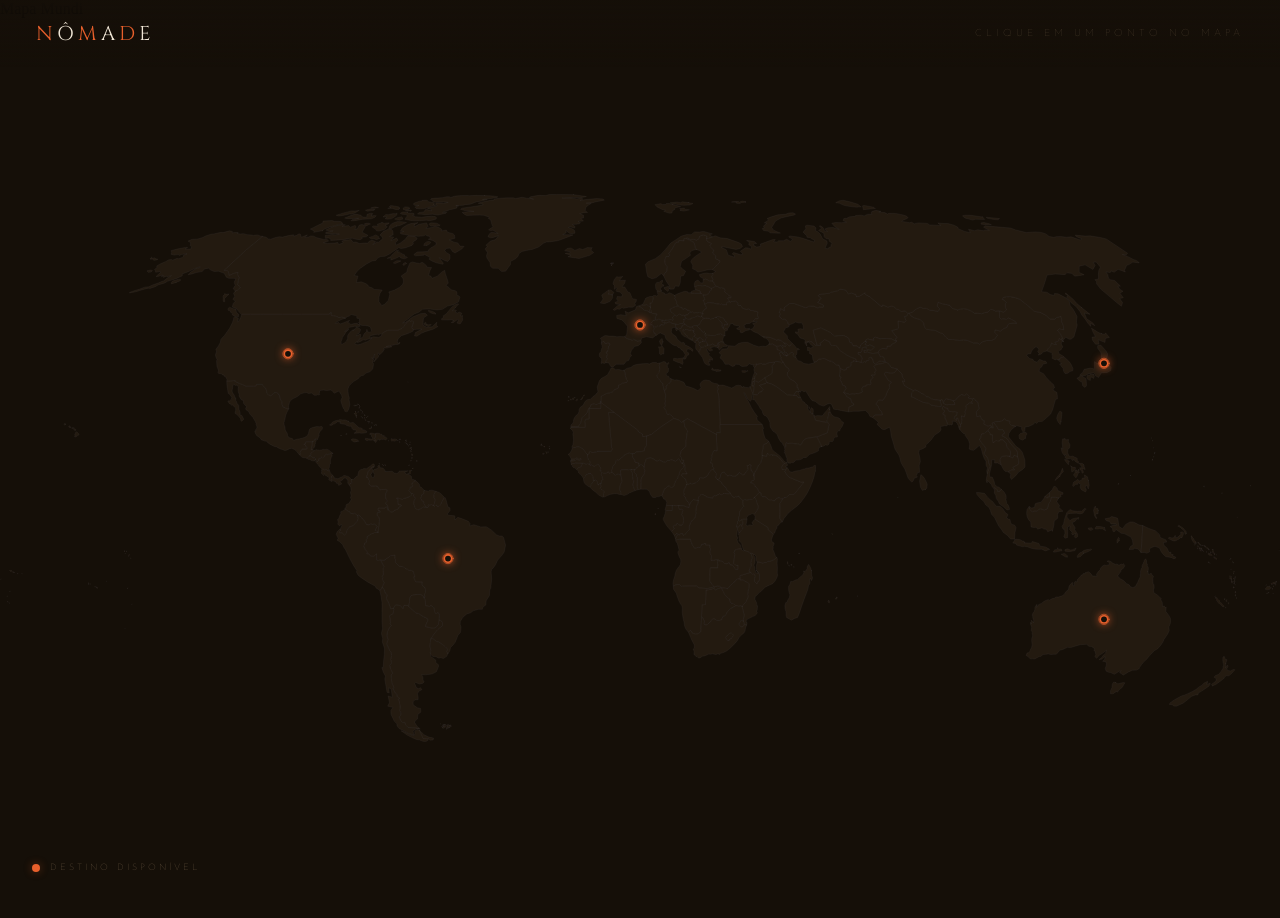
==== world.html @ 30646f6f "Mapa e pop-up BR" ====
<!doctype html>
<html lang="en">
    <head>
    <tittle>Mapa Mundi<tittle>
    <link rel ="stylesheet" href="style1.css" type="text/css" />
    </head>
  <body>
    <div class="navbar">
      <div class="logo"><span>N</span>ô<span>m</span>a<span>d</span>e</div>
        <div class="instrucao">Clique em um ponto no mapa</div>
    </div>

    <?xml version="1.0"?>
    <!--
    *************Map created by Simplemaps.com********************		
    *************Attribution is highly appreciated!***************
    *************http://simplemaps.com****************************

    The MIT License (MIT)

    Copyright (c) 2020 Pareto Softare, LLC DBA Simplemaps.com

    Permission is hereby granted, free of charge, to any person obtaining a copy
    of this software and associated documentation files (the "Software"), to deal
    in the Software without restriction, including without limitation the rights
    to use, copy, modify, merge, publish, distribute, sublicense, and/or sell
    copies of the Software, and to permit persons to whom the Software is
    furnished to do so, subject to the following conditions:

    The above copyright notice and this permission notice shall be included in
    all copies or substantial portions of the Software.

    THE SOFTWARE IS PROVIDED "AS IS", WITHOUT WARRANTY OF ANY KIND, EXPRESS OR
    IMPLIED, INCLUDING BUT NOT LIMITED TO THE WARRANTIES OF MERCHANTABILITY,
    FITNESS FOR A PARTICULAR PURPOSE AND NONINFRINGEMENT. IN NO EVENT SHALL THE
    AUTHORS OR COPYRIGHT HOLDERS BE LIABLE FOR ANY CLAIM, DAMAGES OR OTHER
    LIABILITY, WHETHER IN AN ACTION OF CONTRACT, TORT OR OTHERWISE, ARISING FROM,
    OUT OF OR IN CONNECTION WITH THE SOFTWARE OR THE USE OR OTHER DEALINGS IN
    THE SOFTWARE.

    -->
    <svg baseprofile="tiny" stroke-linecap="round" stroke-linejoin="round" version="1.2" viewbox="0 0 2000 857" xmlns="http://www.w3.org/2000/svg">
    <path d="M1383 261.6l1.5 1.8-2.9 0.8-2.4 1.1-5.9 0.8-5.3 1.3-2.4 2.8 1.9 2.7 1.4 3.2-2 2.7 0.8 2.5-0.9 2.3-5.2-0.2 3.1 4.2-3.1 1.7-1.4 3.8 1.1 3.9-1.8 1.8-2.1-0.6-4 0.9-0.2 1.7-4.1 0-2.3 3.7 0.8 5.4-6.6 2.7-3.9-0.6-0.9 1.4-3.4-0.8-5.3 1-9.6-3.3 3.9-5.8-1.1-4.1-4.3-1.1-1.2-4.1-2.7-5.1 1.6-3.5-2.5-1 0.5-4.7 0.6-8 5.9 2.5 3.9-0.9 0.4-2.9 4-0.9 2.6-2-0.2-5.1 4.2-1.3 0.3-2.2 2.9 1.7 1.6 0.2 3 0 4.3 1.4 1.8 0.7 3.4-2 2.1 1.2 0.9-2.9 3.2 0.1 0.6-0.9-0.2-2.6 1.7-2.2 3.3 1.4-0.1 2 1.7 0.3 0.9 5.4 2.7 2.1 1.5-1.4 2.2-0.6 2.5-2.9 3.8 0.5 5.4 0z" id="AF" name="Afghanistan">
    </path>
    <path class="Angola" d="M 1121.2 572 1121.8 574 1121.1 577.1 1122 580.1 1121.1 582.5 1121.5 584.7 1109.8 584.6 1109 605.1 1112.6 610.3 1116.2 614.3 1105.8 616.9 1092.3 616 1088.5 613 1065.8 613.2 1065 613.7 1061.7 610.8 1058.1 610.6 1054.7 611.7 1052 612.9 1051.5 608.9 1052.4 603.2 1054.4 597.3 1054.7 594.6 1056.6 588.8 1058 586.2 1061.3 582 1063.2 579.1 1063.8 574.4 1063.5 570.7 1061.9 568.4 1060.4 564.5 1059.1 560.7 1059.4 559.3 1061.1 556.8 1059.5 550.6 1058.3 546.3 1055.5 542.2 1056.1 541 1058.4 540.1 1060.1 540.2 1062.1 539.5 1078.8 539.6 1080.1 544.3 1081.7 548.2 1083 550.3 1085.1 553.6 1088.9 553.1 1090.7 552.2 1093.8 553.1 1094.7 551.5 1096.2 547.8 1099.7 547.5 1100 546.4 1102.9 546.4 1102.4 548.7 1109.2 548.6 1109.3 552.7 1110.4 555.1 1109.5 559 1109.9 563 1111.7 565.4 1111.3 573 1112.7 572.4 1115.1 572.6 1118.6 571.6 1121.2 572 Z">
    </path>
    <path class="Angola" d="M 1055.3 539 1053.8 534.2 1056.1 531.4 1057.8 530.3 1059.9 532.5 1057.9 533.9 1056.9 535.5 1056.7 538.3 1055.3 539 Z">
    </path>
    <path d="M1088 228l0.4 1.2 1.4-0.6 1.2 1.7 1.3 0.7 0.6 2.3-0.5 2.2 1 2.7 2.3 1.5 0.1 1.7-1.7 0.9-0.1 2.1-2.2 3.1-0.9-0.4-0.2-1.4-3.1-2.2-0.7-3 0.1-4.4 0.5-1.9-0.9-1-0.5-2.1 1.9-3.1z" id="AL" name="Albania">
    </path>
    <a xlink:href="#popupEAU">
    <path class="pais" d="M1296.2 336.7l1.3 5.1-2.8 0 0 4.2 1.1 0.9-2.4 1.3 0.2 2.6-1.3 2.6 0 2.6-1 1.4-16.9-3.2-2.7-6.6-0.3-1.4 0.9-0.4 0.4 1.8 4.2-1 4.6 0.2 3.4 0.2 3.3-4.4 3.7-4.1 3-4 1.3 2.2z" id="AE" name="United Arab Emirates">
    </path></a>
    <a xlink:href="#popupAR">
    <path class="Argentina pais" d="M 669.1 851.7 666.1 851.5 661.1 851.5 655.1 837.9 658.2 840.7 662.5 845.3 670.3 849 677.6 850.5 676.8 853.5 672.4 853.8 669.1 851.7 Z">
    </path>
    <path class="Argentina pais" d="M 638.6 644.7 649.9 655.1 654.5 656.1 661.8 660.9 667.7 663.4 668.8 666.2 664.6 676 670.4 677.7 676.7 678.7 680.9 677.7 685.2 672.7 685.5 667.1 688.1 665.8 691.3 669.6 691.7 674.7 687.5 678.2 684.2 680.8 678.9 687.1 672.9 695.8 672.4 701 672 707.6 673.2 714 672.3 715.4 672.7 719.5 673 722.9 680.8 728.4 681 732.8 684.9 735.6 685.2 738.7 681.9 746.9 674.9 750.4 664.7 751.7 658.7 751 660.8 754.9 660.9 759.6 662.7 762.8 660.2 765.1 655.1 766 649.5 763.6 648 765.3 650.5 771.6 654.5 773.5 656.8 771.5 659.3 774.8 655.1 776.8 652.2 780.8 653.4 787.1 653.3 790.5 648.5 790.5 645.5 793.7 645.6 798.5 652.1 803.1 657.3 804.3 657.5 810 652.9 813.5 652.3 820.8 648.8 823.2 647.9 826.1 652.1 832.6 656.7 836.1 654.6 835.8 649.7 834.8 637.6 834 634.1 830.4 632.2 825.8 629.1 826.2 626.5 823.9 623.4 817.4 626.1 814.6 626.2 810.7 624.4 807.5 625.1 802.1 624 793.8 622.2 790.1 624 788.9 622.6 786.5 619.8 785.3 620.6 782.6 617.5 780.2 613.8 772.9 615.5 771.6 612.2 763.8 611.4 757.3 611.2 751.6 613.7 749.3 610.4 743 608.8 737.2 611.8 733 610.4 727.6 612 721.4 610.6 715.5 609 714.3 604.1 703.2 606.2 696.6 604.5 690.4 605.4 684.5 608 678.5 611.3 674.5 609.3 672 610.1 669.9 608.5 659.2 614.1 656.1 615.3 649.4 614.4 647.8 618.4 642 625.9 643.6 629.6 648.2 631.2 643 637.6 643.3 638.6 644.7 Z">
    </path>
    </a>
    <path d="M1230.8 253l-1.8 0.2-2.8-3.7-0.2-1-2.3 0-1.9-1.7-1 0.1-2.4-1.8-4.2-1.6-0.1-3.1-1.3-2.2 7-1 1.4 1.6 2.2 1.1-0.7 1.6 3.2 2.2-1.1 2.1 2.6 1.7 2.5 1 0.9 4.5z" id="AM" name="Armenia">
    </path>
    <a xlink:href="#popupAU">
    <path class="Australia pais" d="M 1743 763.6 1746.7 765.8 1750 764.9 1754.9 763.7 1757.7 764.1 1753.2 771.7 1749.9 773.8 1745.9 779 1745.3 777.2 1738.7 781.6 1737.9 781.3 1734.9 781.1 1735.4 775.7 1737.4 771.5 1738 765.9 1740 763 1743 763.6 Z">
    </path>
    <path class="Australia pais" d="M 1793.5 590.2 1794.7 595.2 1798.7 592.8 1800.1 595.5 1802.4 598 1801.3 600.9 1801.5 606.4 1801.7 609.6 1803 610.4 1803.4 615.9 1802.2 619.2 1803 623.5 1808.4 626.9 1811.6 629.9 1814.8 632.7 1813.7 634.3 1816 638.3 1816.5 645.3 1819.1 643.9 1820.6 646.6 1822.2 645.7 1821.5 652.5 1824.4 656.4 1826.3 658.8 1829.1 664 1829.1 669.2 1828.1 672.9 1826.3 676.8 1827 682.3 1824.5 688 1822.4 691 1818.6 696.7 1817.1 700.4 1814 705 1809 710.8 1803.5 714 1799.1 718.9 1795.8 722.1 1791.4 727.6 1787.7 730.8 1783.8 735.6 1780.7 740 1779.9 742.1 1775.6 744.3 1769.5 744.5 1763.2 747.2 1759.4 749.6 1754.6 752.4 1751.9 749.5 1749.3 748.4 1751.9 745.1 1748.4 746.3 1741.2 750.9 1737.6 749.2 1735.2 748.2 1732.4 747.7 1728.3 745.9 1727 741.9 1728.5 737.1 1728.9 733.8 1727.5 731.2 1722.8 730.5 1726 727.3 1726.9 722.6 1722.2 727 1716.9 728.2 1721.4 724.7 1723.9 721 1727.4 717.8 1729 713.1 1722.2 718.5 1717.9 720.7 1713.6 725.8 1710.6 723.2 1712.3 719.8 1710.9 715.1 1709.1 712.7 1710.7 711.2 1705.4 707.3 1701.6 707.2 1697.6 704 1687.7 704.6 1679.8 706.9 1672.9 709.1 1667.9 708.7 1660.9 712 1655.6 713.4 1653.3 716.8 1650.3 719.4 1645.6 719.6 1642 720.1 1637.8 719 1633.6 719.7 1629.8 720 1625.3 723.4 1623.8 723.1 1620.4 724.9 1617 726.9 1613.2 726.7 1609.7 726.7 1605.6 722.6 1603.2 721.4 1604.7 717.7 1607.6 716.8 1609.1 715.4 1609.7 713.1 1612 708.6 1612.7 704.8 1612 698.3 1612.2 694.6 1613.6 691 1612.7 686.8 1613 684.9 1611.3 682.3 1612 677.3 1610.1 672.2 1610 669.5 1611.8 672.3 1611.3 666.3 1613.6 668.2 1614.7 670.7 1615.3 667.4 1613.7 662.3 1613.6 660.3 1612.8 658.4 1614.1 654.7 1615.6 653.1 1616.9 649.9 1617 646.1 1620.1 641.5 1619.7 646.4 1622.8 642 1627.7 639.8 1630.9 637.1 1635.6 634.7 1638.2 634.2 1639.6 635 1644.4 632.6 1647.9 631.9 1649 630.5 1650.5 629.9 1653.6 630.1 1659.8 628.2 1663.3 625.3 1665.3 621.9 1669.2 618.7 1669.9 616.1 1670.6 612.6 1675.5 607.1 1676.9 612.7 1679.5 611.4 1678 608.4 1680.3 605.3 1682.5 606.7 1684 601.8 1687.5 598.6 1689.3 596.1 1692.2 595 1692.6 593.2 1694.9 593.9 1695.3 592.3 1697.9 591.4 1700.7 590.5 1704.4 593.5 1707 597.3 1710.5 597.3 1714 597.9 1713.3 594.4 1716.8 589.3 1719.5 587.6 1718.9 586 1721.8 582.3 1725.5 580 1728.2 580.8 1733.1 579.6 1733.4 576.3 1729.5 574.2 1732.6 573.3 1736.2 574.9 1738.9 577.5 1743.4 579.1 1745.1 578.5 1748.4 580.5 1751.9 578.6 1753.9 579.2 1755.4 577.9 1757.6 581.1 1755.6 584.6 1753.1 587.2 1751.2 587.4 1751.5 589.9 1749.3 593.1 1746.8 596.3 1747 598.1 1750.8 601.7 1754.8 603.7 1757.3 605.9 1760.6 609.7 1762.2 609.7 1764.8 611.4 1765.3 613.4 1770.2 615.5 1774.3 613.3 1776.1 609.9 1777.8 607 1779.1 603.5 1781.7 598.4 1781.5 595.3 1782.2 593.4 1782.1 589.8 1783.5 584.9 1784.8 583.6 1784.2 581.5 1786 578.1 1787.5 574.6 1787.9 572.7 1790.2 570.3 1791.5 573.5 1791.4 577.5 1792.7 578.3 1792.6 581 1794.2 584.2 1794.1 587.9 1793.5 590.2 Z">
    </path></a>
    <path d="M1070.6 190.8l-0.3 0.8 0.7 2.1-0.2 2.6-2.8 0 1.1 1.4-1.3 4-0.9 1.1-4.4 0.1-2.4 1.5-4.2-0.5-7.3-1.7-1.3-2.1-4.9 1.1-0.5 1.2-3.1-0.9-2.6-0.2-2.3-1.2 0.7-1.5-0.2-1.1 1.4-0.3 2.7 1.7 0.6-1.7 4.4 0.3 3.5-1.1 2.4 0.2 1.7 1.3 0.4-1.1-1-4.1 1.7-0.8 1.6-2.9 3.8 2.1 2.6-2.6 1.7-0.5 4 1.9 2.3-0.3 2.4 1.2z" id="AT" name="Austria">
    </path>
    <path class="Azerbaijan" d="M 1229 253.2 1225.2 252.3 1222 249.4 1220.8 246.9 1221.8 246.8 1223.7 248.5 1226 248.5 1226.2 249.5 1229 253.2 Z">
    </path>
    <path class="Azerbaijan" d="M 1235.3 236.2 1237.8 233.6 1241.3 236.9 1244.9 241.5 1247.4 241.8 1249.3 243.5 1245.1 244 1245.2 249 1244.8 251.2 1243.1 252.7 1243.9 255.8 1242.6 256.2 1238.7 252.8 1239.9 249.7 1238 247.8 1236.1 248.3 1230.8 253 1229.9 248.5 1227.4 247.5 1224.8 245.8 1225.9 243.7 1222.7 241.5 1223.4 239.9 1221.2 238.8 1219.8 237.2 1220.9 236.1 1225.1 238 1228 238.3 1228.6 237.6 1225.3 234.1 1226.5 233.3 1228 233.5 1232.3 237.3 1234.7 237.8 1235.3 236.2 Z">
    </path>
    <path d="M1154.9 530.4l-0.6 0.1 0-0.3-2-6.1-0.01-0.06-0.09-1.04-1.4-2.9 3.5 0.5 1.7-3.7 3.1 0.4 0.3 2.5 1.2 1.5 0 2.1-1.4 1.3-2.3 3.4-2 2.3z" id="BI" name="Burundi">
    </path>
    <path d="M1016.5 177.1l-0.4 4.2-1.3 0.2-0.4 3.5-4.4-2.9-2.5 0.5-3.5-2.9-2.4-2.5-2.2-0.1-0.8-2.2 3.9-1.2 3.6 0.5 4.5-1.3 3.1 2.7 2.8 1.5z" id="BE" name="Belgium">
    </path>
    <path d="M1006.7 427l-0.2 2.1 1.3 3.8-1.1 2.6 0.6 1.7-2.8 4-1.7 2-1.1 4 0.2 4.1-0.3 10.3-4.7 0.8-1.4-4.4 0.3-14.8-1.2-1.3-0.2-3.2-2-2.2-1.7-1.9 0.7-3.4 2-0.7 1.1-2.8 2.8-0.6 1.2-1.9 1.9-1.9 2 0 4.3 3.7z" id="BJ" name="Benin">
    </path>
    <path d="M988.5 406l-0.5 3.1 0.8 2.9 3.1 4.2 0.2 3.1 6.5 1.5-0.1 4.4-1.2 1.9-2.8 0.6-1.1 2.8-2 0.7-4.9-0.1-2.6-0.5-1.8 1-2.5-0.5-9.8 0.3-0.2 3.7 0.8 4.8-3.9-1.6-2.6 0.2-2 1.6-2.5-1.3-1-2.2-2.5-1.4-0.4-3.7 1.6-2.7-0.2-2.2 4.5-5.3 0.9-4.4 1.5-1.6 2.7 0.9 2.4-1.3 0.8-1.7 4.3-2.8 1.1-2 5.3-2.7 3.1-0.9 1.4 1.2 3.6 0z" id="BF" name="Burkina Faso">
    </path>
    <path d="M1500.6 360.3l0.6 4.6-2.1-1 1.1 5.2-2.1-3.3-0.8-3.3-1.5-3.1-2.8-3.7-5.2-0.3 0.9 2.7-1.2 3.5-2.6-1.3-0.6 1.2-1.7-0.7-2.2-0.6-1.6-5.3-2.6-4.8 0.3-3.9-3.7-1.7 0.9-2.3 3-2.4-4.6-3.4 1.2-4.4 4.9 2.8 2.7 0.3 1.2 4.5 5.4 0.9 5.1-0.1 3.4 1.1-1.6 5.4-2.4 0.4-1.2 3.6 3.6 3.4 0.3-4.2 1.5 0 4.4 10.2z" id="BD" name="Bangladesh">
    </path>
    <path d="M1132.6 221.6l-2.3 2.6-1.3 4.5 2.1 3.6-4.6-0.8-5 2 0.3 3.2-4.6 0.6-3.9-2.3-4 1.8-3.8-0.2-0.8-4.2-2.8-2.1 0.7-0.8-0.6-0.8 0.6-2 1.8-2-2.8-2.7-0.7-2.4 1.1-1.4 1.8 2.6 1.9-0.4 4 0.9 7.6 0.4 2.3-1.6 5.9-1.5 4 2.3 3.1 0.7z" id="BG" name="Bulgaria">
    </path>
    <path d="M1083 214.3l1.9-0.1-1.1 2.8 2.7 2.5-0.5 2.9-1.1 0.3-0.9 0.6-1.6 1.5-0.4 3.5-4.8-2.4-2.1-2.7-2.1-1.4-2.5-2.4-1.3-1.9-2.7-3 0.8-2.6 2 1.5 1-1.4 2.3-0.1 4.5 1.1 3.5-0.1 2.4 1.4z" id="BA" name="Bosnia and Herzegovina">
    </path>
    <path d="M1141.6 162.7l-3.9-0.2-0.8 0.6 1.5 2 2 4-4.1 0.3-1.3 1.4 0.3 3.1-2.1-0.6-4.3 0.3-1.5-1.5-1.7 1.1-1.9-0.9-3.9-0.1-5.7-1.5-4.9-0.5-3.8 0.2-2.4 1.6-2.3 0.3-0.5-2.8-1.9-2.8 2.8-1.3-0.4-2.4-1.7-2.3-0.6-2.7 4.7 0 4.8-2.3 0.5-3.4 3.6-2-1-2.7 2.7-1 4.6-2.3 5.3 1.5 0.9 1.5 2.4-0.7 4.8 1.4 1.1 2.9-0.7 1.6 3.8 4 2.1 1.1 0 1.1 3.4 1.1 1.7 1.6-1.6 1.3z" id="BY" name="Belarus">
    </path>
    <path d="M487.8 399.8l-1.7 0 1.3-7.2 0.7-5.1 0.1-1 0.7-0.3 0.9 0.8 2.5-3.9 1.1-0.1-0.1 1 1 0-0.3 1.8-1.3 2.7 0.4 1-0.9 2.3 0.3 0.6-1 3.3-1.3 1.7-1.1 0.2-1.3 2.2z" id="BZ" name="Belize">
    </path>
    <path d="M662.5 631.4l-0.3-2-5.4-3.3-5.2-0.1-9.6 1.9-2.1 5.6 0.2 3.5-1.5 7.7-1-1.4-6.4-0.3-1.6 5.2-3.7-4.6-7.5-1.6-4 5.8-3.9 0.9-3.1-8.9-3.7-7.2 1.1-6.2-3.2-2.7-1.2-4.6-3.2-4.4 2.9-6.9-2.9-5.4 1.1-2.2-1.2-2.4 1.9-3.2-0.3-5.4 0-4.6 1.1-2.1-5.5-10.4 4.2 0.6 2.9-0.2 1.1-1.9 4.8-2.6 2.9-2.4 7.3-1.1-0.4 4.8 0.9 2.5-0.3 4.3 6.5 5.7 6.4 1.1 2.3 2.4 3.9 1.3 2.5 1.8 3.5 0 3.4 1.9 0.5 3.7 1.2 1.9 0.3 2.7-1.7 0.1 2.8 7.5 10.7 0.3-0.5 3.7 0.8 2.5 3.2 1.8 1.7 4-0.6 5.1-1.3 2.8 0.8 3.6-1.6 1.4z" id="BO" name="Bolivia">
    </path>
    <a xlink:href="#popupBR">
    <path class="pais" d="M665.8 489.6l3.1 0.6 0.6-1.4-1-1.2 0.6-1.9 2.3 0.6 2.7-0.7 3.2 1.4 2.5 1.3 1.7-1.7 1.3 0.2 0.8 1.8 2.7-0.4 2.2-2.5 1.8-4.7 3.4-5.9 2-0.3 1.3 3.6 3 11.2 3.1 1.1 0.1 4.4-4.3 5.3 1.7 1.9 10.1 1 0.2 6.5 4.3-4.2 7.1 2.3 9.5 3.9 2.8 3.7-0.9 3.6 6.6-2 11 3.4 8.5-0.2 8.4 5.3 7.4 7.2 4.4 1.8 4.8 0.3 2.1 2 2 8.2 1.1 3.9-2.1 10.6-2.7 4.2-7.7 8.9-3.4 7.3-4 5.5-1.4 0.2-1.3 4.7 0.9 12-1.1 9.9-0.3 4.2-1.6 2.6-0.5 8.6-5.2 8.3-0.5 6.7-4.3 2.7-1.1 3.9-6 0-8.5 2.4-3.7 2.9-6 1.9-6.1 5.1-4.1 6.4-0.3 4.8 1.3 3.5-0.3 6.5-0.8 3.1-3.4 3.6-4.5 11.3-4 5-3.2 3.1-1.5 6.1-2.9 3.6-2.1-3.6 1.8-3.1-3.8-4.3-4.8-3.6-6.3-4.1-1.9 0.2-6.3-5-3.4 0.7 6-8.7 5.3-6.3 3.3-2.6 4.2-3.5-0.4-5.1-3.2-3.8-2.6 1.3 0.7-3.7 0.3-3.8-0.3-3.6-2.1-1.1-2 1-2.1-0.3-0.8-2.4-1.1-5.9-1.2-1.9-3.9-1.8-2.2 1.3-5.9-1.3-0.4-8.7-2-3.5 1.6-1.4-0.8-3.6 1.3-2.8 0.6-5.1-1.7-4-3.2-1.8-0.8-2.5 0.5-3.7-10.7-0.3-2.8-7.5 1.7-0.1-0.3-2.7-1.2-1.9-0.5-3.7-3.4-1.9-3.5 0-2.5-1.8-3.9-1.3-2.3-2.4-6.4-1.1-6.5-5.7 0.3-4.3-0.9-2.5 0.4-4.8-7.3 1.1-2.9 2.4-4.8 2.6-1.1 1.9-2.9 0.2-4.2-0.6-3.2 1.1-2.6-0.7-0.1-9.7-4.4 3.7-5-0.1-2.3-3.5-3.8-0.3 1-2.8-3.3-3.9-2.6-5.8 1.5-1.1-0.2-2.8 3.4-1.8-0.7-3.5 1.4-2.2 0.3-3 6.3-4.4 4.6-1.2 0.8-1 5.1 0.3 2.2-17.6 0.1-2.8-0.9-3.6-2.6-2.4 0.1-4.7 3.2-1 1.1 0.7 0.2-2.5-3.3-0.7 0-4 11 0.2 1.9-2.3 1.6 2.1 1 3.8 1.1-0.8 3.1 3.4 4.4-0.4 1.1-2 4.2-1.5 2.4-1.1 0.7-2.7 4.1-1.8-0.3-1.4-4.8-0.5-0.7-4.1 0.3-4.3-2.5-1.6 1.1-0.6 4.1 0.8 4.5 1.6 1.7-1.5 4.1-1 6.4-2.4 2.1-2.5-0.7-1.8 3-0.2 1.2 1.4-0.8 2.9 2 0.9 1.2 3-1.6 2.3-1 5.4 1.4 3.3 0.3 3 3.5 3 2.8 0.3 0.6-1.3 1.8-0.3 2.6-1.1 1.8-1.7 3.2 0.6 1.3-0.3z" id="BR" name="Brazil">
    </path></a>
    <path d="M1633.1 472.8l2.2-2.4 4.6-3.6-0.1 3.2-0.1 4.1-2.7-0.2-1.1 2.2-2.8-3.3z" id="BN" name="Brunei Darussalam">
    </path>
    <path d="M1488.8 323.5l2.6 2.1 0.5 3.9-4.5 0.2-4.7-0.4-3.2 1-5.5-2.5-0.4-1.2 2.6-4.8 2.6-1.6 4.3 1.4 2.9 0.2 2.8 1.7z" id="BT" name="Bhutan">
    </path>
    <path d="M1127.6 615.7l1.9 5.1 1.1 1.2 1.6 3.7 6.1 7 2.3 0.7-0.1 2.3 1.5 4.1 4.3 1 3.4 2.9-8.1 4.7-5.2 4.8-2 4.3-1.8 2.4-3 0.5-1.2 3.1-0.6 2-3.6 1.4-4.5-0.3-2.5-1.8-2.3-0.7-2.8 1.4-1.5 3.1-2.7 1.9-2.8 2.9-4 0.7-1.1-2.3 0.6-3.9-3-6.1-1.4-1 0.6-18.7 5.5-0.2 0.8-22.9 4.2-0.2 8.7-2.3 2 2.7 3.7-2.5 1.7 0 3.2-1.5 1 0.5z" id="BW" name="Botswana">
    </path>
    <path d="M1121.3 446.5l3.9 2.5 3.1 2.6 0.1 2.1 3.9 3.3 2.4 2.8 1.4 3.8 4.3 2.6 0.9 2-1.8 0.7-3.7-0.1-4.2-0.7-2.1 0.5-0.9 1.6-1.8 0.2-2.2-1.4-6.3 3.2-2.6-0.6-0.8 0.5-1.6 3.9-4.3-1.3-4.1-0.6-3.6-2.4-4.7-2.2-3 2.1-2.2 3.2-0.5 4.5-3.6-0.3-3.9-1.1-3.3 3.4-3 6-0.6-1.9-0.3-2.9-2.6-2.1-2.1-3.3-0.5-2.3-2.7-3.4 0.5-1.9-0.6-2.7 0.4-5 1.4-1.1 2.8-6.5 4.6-0.5 1-1.7 1 0.2 1.4 1.4 7.1-2.4 2.4-2.5 2.9-2.3-0.6-2.2 1.6-0.6 5.5 0.4 5.2-3 4-7 2.8-2.6 3.6-1.1 0.7 2.7 3.3 4 0 2.7-0.8 2.6 0.4 2 1.9 1.9 0.5 0.3z" id="CF" name="Central African Republic">
    </path>
    <a xlink:href="#popupCA">
    <path class="Canada pais" d="M 665.9 203.6 669.3 204.5 674 204.3 670.7 206.9 668.7 207.3 663.2 204.6 662.6 202.5 665.1 200.6 665.9 203.6 Z">
    </path>
    <path class="Canada pais" d="M 680.3 187.6 677.9 187.7 672.1 185.8 668.6 182.8 670.5 182.3 676.4 183.9 680.6 186.5 680.3 187.6 Z">
    </path>
    <path class="Canada pais" d="M 372.4 191.3 369.3 192.2 363 189.4 363 187.2 360.1 185 360.4 183.2 356.1 182.1 356.7 178.7 358.2 177.3 362.3 178.6 364.7 179.6 368.8 180.2 369 182.4 369.4 185.3 372.6 187.9 372.4 191.3 Z">
    </path>
    <path class="Canada pais" d="M 711.5 177.8 706.5 183.2 710.4 181.1 713.3 182.5 710.9 184.6 714.7 186.3 717.5 184.8 721.8 186.7 719 191.3 722.8 190.2 722.5 193.5 723 197.4 719.4 203 717 203.2 714.1 202 716.6 196.9 715.4 196.1 708.1 201.5 705.1 201.3 709.5 198.3 705.1 196.8 699.6 197.2 690 197 689.8 195.2 693.6 192.9 691.9 191.3 697.3 187.5 705.5 177.6 709.7 174.1 714.7 172 716.8 172.2 715.3 173.9 711.5 177.8 Z">
    </path>
    <path class="Canada pais" d="M 351.5 156.4 353 157.2 358 156.7 350.8 163.6 351.1 168.6 349.2 168.6 348.5 165.8 349 162.9 348.2 161 349.5 158.3 351.5 156.4 Z">
    </path>
    <path class="Canada pais" d="M 634.9 108.9 631.3 111.9 629.6 111.4 629.5 109.7 629.9 109.3 632.7 107.6 634.4 107.7 634.9 108.9 Z">
    </path>
    <path class="Canada pais" d="M 625.2 105.7 618 108.9 615 108.7 615 107.2 620 104.5 626 104.6 625.2 105.7 Z">
    </path>
    <path class="Canada pais" d="M 622.1 88.9 621.2 91.4 623.9 90.5 625.4 92 628.9 94 632.7 95.7 631.3 98.4 634.8 98 636.7 99.9 631.7 101.7 625.8 100.3 625 97.7 618.7 100.8 610.5 103.7 611.2 100.4 604.9 100.9 610.6 98.1 614.2 93.6 619.3 88.5 622.1 88.9 Z">
    </path>
    <path class="Canada pais" d="M 667 80.6 662.1 80.9 662.8 78.2 666.6 75.1 670.9 74.4 673.2 75.9 671.7 78.2 670.8 79 667 80.6 Z">
    </path>
    <path class="Canada pais" d="M 592.5 69.9 588.4 71.8 584.2 70.2 580.3 70.7 576.9 68.3 581.9 66.6 586.8 64.3 589.8 65.8 591.4 66.8 591.8 67.8 592.5 69.9 Z">
    </path>
    <path class="Canada pais" d="M 645.5 212.5 643.3 208.9 646.2 200.4 644.6 198.6 640.9 199.6 639.8 198 634.3 202.7 631.1 207.6 628.3 210.5 625.8 211.5 624.1 211.8 623 213.3 613.7 213.3 605.9 213.4 603.2 214.5 596.4 218.9 596.4 218.8 595.5 218.4 593.5 219.3 591.6 220.6 589.8 219.5 585.1 220.3 581.2 221.2 579.3 222 577 224.1 578.8 224.8 580.5 224.4 580.8 224.4 580.5 226.3 575.7 227 572.9 227.8 571.2 228.8 568.6 228.2 567 228.5 564.1 230.3 559.5 232.3 556.8 231.9 558.8 229.7 562.5 226.2 566.6 224.1 567.7 222.3 568.6 219.3 572.4 215.8 573.3 211.8 574.4 215.7 578.2 216.6 580.6 214.5 579.2 209.7 578.3 207.7 574.3 206.5 570.5 205.8 566.6 205.8 563.2 205 562.8 203.6 561.4 204.5 560.2 204.3 562.1 202.2 560.3 201.4 562.2 199 561 197.2 562.7 195.4 557.5 194.5 557.4 190.9 556.6 190.1 553.3 189.9 549.2 188.7 547.7 189.5 545.9 191 542.6 192 539.5 194.5 534.1 192.8 529.7 193.6 525.8 191.7 521.2 190.7 517.9 190.3 516.9 189.3 517.8 185.9 516.1 185.9 514.8 188.3 504.6 188.3 487.6 188.3 470.8 188.3 455.9 188.3 441.1 188.3 426.4 188.3 411.3 188.3 406.5 188.3 391.8 188.3 377.7 188.3 377 188.3 371.6 182.2 370 179.5 363 176.9 364.3 171.4 367.9 167.7 363.8 165 366.9 160.1 364.8 155.7 367.3 152.5 372.4 149.6 375.6 145.8 371 142 372.4 135.1 373.5 130.9 371.9 128.2 371.1 125.8 371.7 122.7 365.2 124.6 357.6 127.9 357.3 124.1 356.8 121.5 354 119.9 349.8 119.7 385.4 87 410 66.6 416 67.9 419.3 70.5 423 71 429.3 68.8 436.3 67.1 441.6 67.7 450.5 65.4 458.7 64.1 458.9 66.3 463.4 65 467.3 62.5 469.4 63.1 470.8 67.9 480.3 64.2 476.4 68.3 482.4 67.4 485.6 65.9 490.2 66.2 494.1 68.4 501.6 70.4 506.3 71.3 510.7 71 513.6 73.8 505.1 76.5 511.5 77.6 523.4 77 527.8 76 529.2 79.3 536.3 76.6 534.2 74.2 538.7 72.4 543.9 72.1 547.8 71.6 549.9 72.9 551.4 75.8 556.4 75.4 561.7 77.9 568.9 77 574.9 77.1 577.3 73.7 581.8 72.8 586.7 74.6 582.4 79.8 588.6 75.4 591.8 75.6 598.2 70.1 596.6 66.8 593.7 64.6 599.2 58.7 607.4 54.9 611.9 55.8 613.9 58.1 614.3 64.1 608.5 66.7 615.2 67.8 610.8 73.3 619.7 69.1 621.9 72.6 617.6 76.6 618.9 80.3 626.2 76.4 632.7 71.6 637.4 65.7 642.9 66.1 648.3 66.9 651.9 69.6 650.2 72.3 645.1 75.2 646 78.1 643.6 80.8 632.7 84.7 626.2 85.6 623 83.9 619.7 86.7 612.3 91.4 609.3 93.9 601.6 97.7 595.1 98.1 590 100.5 587.1 104.3 581.4 105 572.7 109.7 563.3 116.2 558.3 120.8 553.4 127.7 559.4 128.7 557.9 134.2 557.1 138.8 564.4 137.6 571.4 140.2 574.7 142.5 576.4 145.3 581.3 147 584.9 149.5 592.5 149.9 597.3 150.5 593.7 155.7 592 161.8 592.1 168.7 596.5 174.6 601.2 172.6 606.8 166.2 609.1 156.6 607.4 153.4 616.4 150.5 623.9 146.3 628.7 142.1 630.4 138.1 630 133 626.8 128.5 635.7 122.3 636.7 117 640.6 108 644.4 106.6 651.1 108.2 655.3 108.8 659.8 107.2 662.9 109.2 666.5 112.6 666.7 114.8 674.4 115.3 671.8 120.2 669.5 127.6 673.3 128.6 674.9 132.1 683.1 128.8 690.6 122.2 694.8 119.5 695.9 124.8 698.5 132.3 700.5 139.5 697.1 143.3 701.9 146.7 704.8 150.1 711.7 151.7 714.1 153.6 714.1 158.8 717.5 159.6 718.6 161.9 716.6 168.8 712.3 171.1 708.1 173.3 699.3 175.5 691.4 180.5 682.8 181.6 672.7 180.2 665.4 180.2 660.1 180.6 654.4 185.1 647 187.9 636.9 196.1 629 201.9 633.7 200.9 644.6 192.6 656.9 187.4 664.5 186.8 667.8 189.9 661.7 194.1 661.1 200.8 661.2 205.6 666.8 208.7 675.4 207.8 682.6 200.7 681.6 205.3 684.1 207.6 676.7 211.7 664.3 215.5 658.5 218 651.3 222.6 647.6 222.1 649.1 216.8 659.5 211.5 651.4 211.7 645.5 212.5 Z">
    </path>
    <path class="Canada pais" d="M 539 48.7 534.3 51.1 544.8 49.6 547.4 52.2 554.7 49.5 556.5 51.2 554.3 56.3 558.6 54.2 561.4 48.9 565.7 48.1 568.7 48.9 570.9 51 568.2 56.1 565.8 59.8 570 62.4 575 65 572.4 67.3 565.3 67.8 566.1 69.8 562.9 71.8 556.2 71 550.5 69.5 545.4 69.8 535.9 71.7 524.6 72.5 516.7 73 517 70.4 512.9 69 508.6 69.6 508 65.3 511.3 64.7 518.6 63.8 524.1 64.1 530.3 63.1 523.8 61.9 514.7 62.3 509 62.2 509 60.3 520.7 58.1 514.4 58.2 509 56.8 516.8 52.9 522 50.8 536.2 47.7 539 48.7 Z">
    </path>
    <path class="Canada pais" d="M 578.5 47.2 571.5 50.6 569.2 47 571.3 46.2 576.8 46 578.5 47.2 Z">
    </path>
    <path class="Canada pais" d="M 687.1 48.8 686.4 50.2 682.3 50.1 678.2 50 673.3 50.7 672.4 50.3 670.3 47.6 672 45.8 674.2 45.4 682.6 46 687.1 48.8 Z">
    </path>
    <path class="Canada pais" d="M 647.3 48.5 647.6 51.7 654.8 47.6 666.5 45.5 668.8 50.8 665.6 54.2 674.6 52.7 679.9 50.6 686.7 53.2 690.4 55.7 689.3 58 697.5 56.8 699.4 60.2 707.8 62.3 710 64.4 710.9 69.5 701.8 72 709.5 75.6 715.4 76.8 718.7 81.8 725.2 82.2 721.9 86.1 711 92.6 707 90.2 703.2 84.8 697.3 85.5 695 88.8 697.7 92 702.2 94.6 703.2 96.1 703.1 101.8 699.5 105.9 694.8 104.3 686.2 99.8 689.8 104.7 692.6 108.2 692.3 110.2 681.4 107.9 673.8 104.5 670 101.8 672.4 100.1 667.6 97.2 662.9 94.5 662 96.1 648.9 97 646.5 95.1 651.9 90.9 660 90.8 669.3 90.1 669.1 88.1 672.2 85.3 681 79.9 681.4 77.4 680.9 75.6 676.2 72.9 669.1 71.1 672.6 69.7 670.6 66.3 667.2 66 665.3 64.2 662 65.8 654.1 66.5 640.1 65.3 632.7 63.7 626.8 62.9 624.9 61 631.2 58.6 625.5 58.6 628.8 53.3 635.9 48.7 641.9 46.6 653.1 45.2 647.3 48.5 Z">
    </path>
    <path class="Canada pais" d="M 596.9 45 600.5 46.1 608.1 45.4 607.6 46.9 601.5 49.4 605.3 51.6 600.1 56.3 591.7 58.3 588.3 57.9 587.4 55.9 581.5 51.9 583.2 50.2 590.6 50.8 589.7 47.5 596.9 45 Z">
    </path>
    <path class="Canada pais" d="M 619.5 50.5 611.7 54.4 607.3 54.2 609.1 49.6 611.7 47.1 615.9 44.9 621.1 43.5 629 43.7 635.2 44.9 625.1 49.5 619.5 50.5 Z">
    </path>
    <path class="Canada pais" d="M 503.7 57.7 490.2 60.3 490.8 58 484.8 55.2 489.2 53 496.7 49.2 504.3 45.8 504.7 42.7 518.7 41.9 522.9 43 532.4 43.3 534.3 44.7 535.9 46.9 529.4 48.2 515.5 51.8 506.3 55.5 503.7 57.7 Z">
    </path>
    <path class="Canada pais" d="M 628.9 39.3 624.8 41.2 619.6 40.8 616.4 39.5 620.9 37.3 627.8 35.9 629.2 37.7 628.9 39.3 Z">
    </path>
    <path class="Canada pais" d="M 620.1 30.6 620.3 32.9 617.5 35.4 611.7 39.2 604.8 39.7 601.6 38.9 605 36 598.4 36.3 602.7 32.5 606.5 32.7 614.2 31 619.1 31.3 620.1 30.6 Z">
    </path>
    <path class="Canada pais" d="M 580.7 33.2 580 34.9 584.4 34.1 588 34.3 585.7 36.8 580.6 39.1 566.7 39.9 554.4 42.1 548.4 42.2 549.9 40.6 560.6 38.3 542.7 38.9 538.5 38 550.2 33.2 555.6 31.8 563.9 33.5 566.8 36.4 572.9 36.8 573.6 32.1 579.4 30.3 582.5 30.8 580.7 33.2 Z">
    </path>
    <path class="Canada pais" d="M 636.4 28.8 638.7 30.4 646.1 30.4 647.5 32 644.7 33.8 647.8 34.9 649 36.1 653.9 36.3 659 36.7 666.1 35.7 674.2 35.2 680 35.6 682.3 37.5 681.3 39.5 677.7 40.9 671 42 666.7 41.3 654.9 42.1 646.9 42.2 641.3 41.6 632.7 40 634.3 37.2 636.4 34.8 635 32.6 628 32 625.4 30.5 629.2 28.5 636.4 28.8 Z">
    </path>
    <path class="Canada pais" d="M 560.7 26.2 554.9 29.9 549.6 31.6 545.8 31.8 535.9 33.9 528.8 34.7 525.2 33.6 536.9 29.9 549.1 26.8 554.6 26.9 560.7 26.2 Z">
    </path>
    <path class="Canada pais" d="M 641.9 26.8 640.1 26.9 633.5 26.6 634.2 25.3 641.4 25.4 643 26.2 641.9 26.8 Z">
    </path>
    <path class="Canada pais" d="M 583.1 25.9 574.3 27.3 571 25.8 576.1 24.3 582.1 23.8 586.2 24.5 583.1 25.9 Z">
    </path>
    <path class="Canada pais" d="M 590.9 21.7 585.2 22.6 579.2 22.6 580.2 21.9 585.9 20.6 587.6 20.8 590.9 21.7 Z">
    </path>
    <path class="Canada pais" d="M 637.7 24.2 631.1 25.2 629.5 24.1 630.1 22.4 632.3 20.5 636.7 20.7 638.4 21 640.7 22.6 637.7 24.2 Z">
    </path>
    <path class="Canada pais" d="M 623.9 23 622.8 24.9 617.5 24.4 613.5 22.9 605.7 22.7 611 21.4 608.2 20.3 610.4 18.5 616.5 19.1 624 20.8 623.9 23 Z">
    </path>
    <path class="Canada pais" d="M 678 16.9 680.7 18.4 674.2 19.7 663.6 23.2 656.8 23.5 650 22.9 648.4 21 650.5 19.4 654.8 18.2 648.2 18.2 646.2 16.7 646.6 14.8 651.5 12.9 655.6 11.6 659.6 11.3 659.3 10.3 667.6 10.1 669.2 12.3 673.9 13.2 678.7 14.1 678 16.9 Z">
    </path>
    <path class="Canada pais" d="M 757.2 2.9 765.9 3.2 772.6 3.7 777.8 4.7 776.7 5.7 766.9 7.4 757.9 8.2 753.9 9.1 761.4 9.1 750.9 11.6 744.1 12.8 734.8 16.3 726.7 17 723.6 18 712.3 18.4 716.7 19 713.4 19.8 714.1 22.1 709.1 23.7 702.2 25 698.7 26.8 692.1 28.3 691.6 29.4 698.1 29.2 697 30.4 684.3 33.3 675.8 31.9 664.1 32.7 659.1 32.1 652.3 31.8 654.4 29.5 662.4 28.4 664.4 25 667 24.7 674.5 26.7 672.8 23.7 667.9 22.8 672.9 21 680.5 19.9 683.3 18.3 680.3 16.6 681.4 14.4 690.8 14.5 693 15 700.3 13.4 693 12.9 680.4 13.2 676 11.8 675.2 10.1 672.7 8.9 673.8 7.6 679.8 6.8 684 6.7 691.4 6.1 698.2 4.6 702.1 4.8 704.5 5.9 709.5 3.9 714.7 3.3 721.2 2.9 731.6 2.7 732.9 3.1 743.2 2.5 750.2 2.7 757.2 2.9 Z">
    </path></a>
    <path d="M1034.4 197.5l0.2 1.1-0.7 1.5 2.3 1.2 2.6 0.2-0.3 2.5-2.1 1.1-3.8-0.8-1 2.5-2.4 0.2-0.9-1-2.7 2.2-2.5 0.3-2.2-1.4-1.8-2.7-2.4 1 0-2.9 3.6-3.5-0.2-1.6 2.3 0.6 1.3-1.1 4.2 0 1-1.3 5.5 1.9z" id="CH" name="Switzerland">
    </path>
    <a xlink:href="#popupCH">
    <path class="China pais" d="M 1602.2 381.9 1597.9 385 1593 383 1592 377.5 1594.2 374.6 1600 372.8 1603.3 372.9 1604.9 375.4 1602.9 378.2 1602.2 381.9 Z">
    </path>
    <path class="China pais" d="M 1625.6 185.5 1634.6 190 1640.6 195.8 1648.2 195.8 1650.8 193.4 1657.7 191.5 1659 197.2 1658.7 199.5 1661.5 206.3 1662.1 212.5 1655.2 211.4 1652.3 213.6 1657 219 1660.9 226.5 1658.4 226.6 1660.3 229.9 1654.8 226.1 1654.8 229.7 1648.4 232.4 1651.2 235.8 1646.6 235.5 1643 233.5 1641.9 238.1 1638 241.5 1635.9 245.6 1629.6 247.4 1627.2 250.4 1622.4 252.2 1623.7 249.2 1621.4 246.7 1623.4 242.4 1618.9 239.1 1615.5 241.3 1611.9 245.8 1610.6 249.9 1605.6 250.2 1604.3 253.2 1609.1 257.5 1613.9 258.6 1615.3 261.4 1620.4 263.3 1624.2 258.7 1630.1 261.2 1633.6 261.4 1635.9 264.7 1629.2 266.5 1628.2 270 1624.4 273.2 1623.5 277.7 1630.6 281.2 1635.2 287.5 1640.7 293.4 1646.2 298.3 1647.8 303.1 1645 304.9 1647.4 308.3 1651.3 310.3 1652.1 315.5 1652.2 320.6 1649.4 321.2 1647.3 328.1 1645 336.6 1641.6 344.2 1635.2 350.1 1628.6 355.6 1622.5 356.3 1619.6 359.1 1617.3 357.1 1614.8 360.2 1607.6 363.5 1601.8 364.4 1601.1 371.2 1598 371.6 1595.8 366.9 1596.7 364.5 1588.9 362.4 1586.5 363.5 1580.6 361.8 1577.5 359.2 1577.8 355.5 1572.5 354.3 1569.4 351.9 1565.3 355.3 1560 356.1 1555.6 356 1552.9 357.6 1550.2 358.5 1552.2 365.9 1549.2 365.7 1548.4 364.2 1547.9 361.5 1544.1 363.4 1541.5 362.2 1537 359.8 1537.8 354.5 1534.1 353.2 1531.7 347.3 1526.1 348.4 1525.4 340.8 1529.6 335.4 1528.7 330.1 1527.4 325.2 1524.7 323.7 1522 319.9 1518.9 320.4 1512.8 319.4 1514 316.7 1510.4 312.7 1507.2 315.4 1502.3 313.9 1496.9 317.9 1493 322.7 1488.8 323.5 1486 321.8 1483.1 321.6 1478.8 320.2 1476.2 321.8 1473.6 326.6 1472.1 321.5 1469 322.9 1462.5 322.2 1456 320.8 1451 317.9 1446.5 316.7 1444 313.6 1440.7 312.7 1434.3 308.5 1429.5 306.5 1427.6 308 1419 303.5 1412.8 299.5 1409.6 292.4 1413.7 293.3 1413.1 290 1410.1 286.7 1409.3 281.5 1401.6 273.9 1392.1 271.4 1389.2 266.4 1384.5 263.4 1383 261.6 1381.2 258 1380.7 255.5 1377 254 1375.5 254.7 1372.4 248.7 1373.5 247.3 1372.3 245.8 1376.4 242.8 1379.6 241.5 1385.4 242.4 1386 238.3 1392.4 237.6 1393.4 235 1400.3 231.6 1400.5 230.2 1398.8 226.5 1401.7 224.9 1392.9 213.9 1402 211.4 1404 210 1403 198.7 1413.8 200.8 1415.4 197.9 1412.9 191.7 1416.7 191.1 1418.6 186.9 1420.3 186.4 1423.6 190.8 1429.3 194.1 1437.5 196.4 1443.3 201.5 1444.7 208.8 1447.7 211.6 1454.2 212.7 1461.4 213.5 1469.4 217.5 1472.8 218.2 1477.8 224 1482.5 227.8 1488.1 227.6 1499.4 229.1 1505.8 228.2 1511.4 229.1 1520.8 233 1527 233 1530.3 234.9 1534.7 231.5 1541.9 229.3 1549.5 229.1 1554.4 226.9 1556.4 223.5 1558.8 221.3 1556.9 219.2 1554 216.8 1554.5 212.7 1557.7 213.3 1563.6 214.6 1566.8 211.2 1573.2 208.8 1574.5 204.6 1577 202.8 1583.8 202 1588.2 202.7 1587.4 200.5 1580.2 196.1 1575 194.1 1572.5 196.4 1567 195.4 1564.7 196.2 1561.9 193.7 1561.6 187.4 1561 182.7 1568.4 185.1 1572.8 181.2 1570.9 178.4 1570.7 171.9 1572 169.9 1569.5 166.5 1565.8 165.1 1567.5 162 1572.6 160.9 1578.8 160.7 1587.4 162.6 1593.4 164.8 1601.1 171 1604.9 173.7 1609.4 177.5 1615.6 183.5 1625.6 185.5 Z">
    </path></a>
    <path d="M955.9 435.2l2.5 1.4 1 2.2 2.5 1.3 2-1.6 2.6-0.2 3.9 1.6 1.5 9.2-2.4 5.3-1.5 7.3 2.4 5.5-0.2 2.6-2.6 0-3.9-1.2-3.7 0-6.7 1.2-3.9 1.8-5.6 2.4-1.1-0.2 0.4-5.3 0.6-0.8-0.2-2.5-2.4-2.7-1.8-0.4-1.6-1.8 1.2-2.9-0.5-3.1 0.2-1.8 0.9 0 0.4-2.8-0.4-1.3 0.5-0.9 2.1-0.7-1.4-5.2-1.3-2.6 0.5-2.2 1.1-0.5 0.8-0.6 1.5 1 4.4 0 1-1.8 1 0.1 1.6-0.7 0.9 2.7 1.3-0.8 2.4-1z" id="CI" name="Côte d'Ivoire">
    </path>
    <path d="M1072.8 454.2l-2.8 6.5-1.4 1.1-0.4 5 0.6 2.7-0.5 1.9 2.7 3.4 0.5 2.3 2.1 3.3 2.6 2.1 0.3 2.9 0.6 1.9-0.4 3.4-4.5-1.5-4.6-1.7-7.1-0.2-0.7-0.4-3.4 0.8-3.4-0.8-2.7 0.4-9.3-0.1 0.9-5.1-2.3-4.3-2.6-1-1.1-2.9-1.5-0.9 0.1-1.8 1.4-4.6 2.7-6.2 1.6 0 3.4-3.8 2.1-0.1 3.2 2.7 3.9-2.2 0.5-2.7 1.3-2.6 0.8-3.2 3-2.6 1.1-4.5 1.2-1.5 0.8-3.3 1.4-4.1 4.7-5 0.3-2.1 0.6-1.2-2.3-2.5 0.2-2.1 1.5-0.3 2.3 4.1 0.5 4.2-0.2 4.3 3.2 5.8-3.2 0-1.6 0.4-2.6-0.6-1.2 3 3.4 3.8 2.5 1.1 0.8 2.6 1.8 4.4-0.8 1.8z" id="CM" name="Cameroon">
    </path>
    <path d="M1141.3 468.2l3.5 5.3 2.6 0.8 1.5-1.1 2.6 0.4 3.1-1.3 1.4 2.7 5.1 4.3-0.3 7.5 2.3 0.9-1.9 2.2-2.1 1.8-2.2 3.3-1.2 3-0.3 5.1-1.3 2.5-0.1 4.8-1.6 1.8-0.2 3.8-0.8 0.5-0.6 3.6 1.4 2.9 0.1 1-1.2 10.3 1.5 3.6-1 2.7 1.8 4.6 3.4 3.5 0.7 3.5 1.6 1.7-0.3 1.1-0.9-0.3-7.7 1.1-1.5 0.8-1.7 4.1 1.2 2.8-1.1 7.6-0.9 6.4 1.5 1.2 3.9 2.5 1.6-1.2 0.2 6.9-4.3 0-2.2-3.5-2-2.8-4.3-0.9-1.2-3.3-3.5 2-4.4-0.9-1.9-2.9-3.5-0.6-2.7 0.1-0.3-2-1.9-0.1-2.6-0.4-3.5 1-2.4-0.2-1.4 0.6 0.4-7.6-1.8-2.4-0.4-4 0.9-3.9-1.1-2.4-0.1-4.1-6.8 0.1 0.5-2.3-2.9 0-0.3 1.1-3.5 0.3-1.5 3.7-0.9 1.6-3.1-0.9-1.8 0.9-3.8 0.5-2.1-3.3-1.3-2.1-1.6-3.9-1.3-4.7-16.7-0.1-2 0.7-1.7-0.1-2.3 0.9-0.8-2 1.4-0.7 0.2-2.8 1-1.6 2-1.4 1.5 0.7 2-2.5 3.1 0.1 0.3 1.8 2.1 1.1 3.4-4 3.3-3.1 1.4-2.1-0.1-5.3 2.5-6.2 2.6-3.3 3.7-3.1 0.7-2 0.1-2.4 0.9-2.2-0.3-3.7 0.7-5.7 1.1-4 1.7-3.4 0.3-3.9 0.5-4.5 2.2-3.2 3-2.1 4.7 2.2 3.6 2.4 4.1 0.6 4.3 1.3 1.6-3.9 0.8-0.5 2.6 0.6 6.3-3.2 2.2 1.4 1.8-0.2 0.9-1.6 2.1-0.5 4.2 0.7 3.7 0.1 1.8-0.7z" id="CD" name="Democratic Republic of the Congo">
    </path>
    <path d="M1090.9 479.3l-0.3 3.9-1.7 3.4-1.1 4-0.7 5.7 0.3 3.7-0.9 2.2-0.1 2.4-0.7 2-3.7 3.1-2.6 3.3-2.5 6.2 0.1 5.3-1.4 2.1-3.3 3.1-3.4 4-2.1-1.1-0.3-1.8-3.1-0.1-2 2.5-1.5-0.7-2.1-2.2-1.7 1.1-2.3 2.8-4.6-6.8 4.3-3.6-2.1-4.2 2-1.6 3.8-0.8 0.4-2.9 3.1 3.1 5 0.3 1.7-3 0.7-4.3-0.6-5-2.7-3.8 2.5-7.5-1.4-1.2-4.2 0.5-1.6-3.3 0.4-2.8 7.1 0.2 4.6 1.7 4.5 1.5 0.4-3.4 3-6 3.3-3.4 3.9 1.1 3.6 0.3z" id="CG" name="Republic of Congo">
    </path>
    <a xlink:href="#popupCO">
    <path class="pais" d="M584.4 426.2l-3.7 1.1-1.6 3.2-2.3 1.8-1.8 2.4-0.9 4.6-1.8 3.8 2.9 0.4 0.6 2.9 1.2 1.5 0.3 2.5-0.7 2.4 0.1 1.4 1.4 0.5 1.2 2.2 7.3-0.6 3.3 0.8 3.8 5.6 2.3-0.7 4.1 0.3 3.2-0.7 2 1.1-1.2 3.4-1.3 2.2-0.6 4.6 1.1 4.3 1.5 1.9 0.2 1.4-2.9 3.2 2 1.4 1.5 2.3 1.6 6.4-1.1 0.8-1-3.8-1.6-2.1-1.9 2.3-11-0.2 0 4 3.3 0.7-0.2 2.5-1.1-0.7-3.2 1-0.1 4.7 2.6 2.4 0.9 3.6-0.1 2.8-2.2 17.6-2.9-3.4-1.7-0.1 3.5-6.6-4.4-3-3.4 0.6-2.1-1.1-3.1 1.7-4.2-0.9-3.5-6.7-2.6-1.6-1.8-3.1-3.8-3-1.5 0.6-2.4-1.5-2.8-2.1-1.6 1-4.8-0.9-1.4-2.8-1.1 0.1-5.6-3.6-0.7-2 2.1-0.5-0.2-3.2 1.4-2.4 2.8-0.4 2.5-4 2.2-3.4-2-1.5 1.2-3.7-1.1-5.9 1.3-1.7-0.7-5.4-2.2-3.5 0.9-3.1 1.8 0.5 1.1-1.9-1.1-3.8 0.7-0.9 2.9 0.2 4.5-4.5 2.4-0.7 0.1-2.1 1.4-5.5 3.4-2.9 3.5-0.2 0.6-1.3 4.4 0.5 4.6-3.2 2.3-1.4 2.9-3.1 2 0.4 1.3 1.7-1.2 2.1z" id="CO" name="Colombia">
    </path></a>
    <path d="M514.6 431.6l1.2 3.5 2 2.6 2.5 2.7-2.2 0.6-0.1 2.6 1.1 0.9-0.9 0.8 0.2 1.1-0.6 1.3-0.3 1.3-3-1.4-1.1-1.4 0.7-1.1-0.1-1.4-1.5-1.5-2.2-1.3-1.8-0.8-0.3-1.9-1.4-1.1 0.2 1.8-1.2 1.6-1.2-1.8-1.7-0.7-0.7-1.2 0.1-2 0.9-2-1.5-0.9 1.4-1.3 0.9-0.8 3.6 1.7 1.3-0.8 1.8 0.5 0.8 1.3 1.7 0.5 1.4-1.4z" id="CR" name="Costa Rica">
    </path>
    <path d="M544.8 355.7l1.9 2.3 5.2-0.7 1.8 1.5 4.2 4 3.2 2.9 1.8-0.1 3.2 1.3-0.6 1.8 4 0.3 3.9 2.6-0.8 1.5-3.8 0.8-3.8 0.3-3.7-0.5-8.1 0.6 4.2-3.5-2.1-1.7-3.6-0.4-1.7-1.9-0.8-3.6-3.2 0.2-5-1.7-1.5-1.4-7.1-1-1.8-1.2 2.3-1.6-5.4-0.3-4.4 3.3-2.3 0.1-1 1.6-2.8 0.7-2.3-0.7 3.2-1.9 1.5-2.4 2.7-1.4 3-1.2 4.3-0.6 1.4-0.8 4.7 0.5 4.4 0.1 4.9 2.2z" id="CU" name="Cuba">
    </path>
    <path d="M1059.7 175.2l2.5 2 3.7 0.5-0.2 1.7 2.8 1.3 0.6-1.6 3.4 0.7 0.7 2 3.7 0.3 2.6 3.1-1.5 0-0.7 1.1-1.1 0.3-0.2 1.4-0.9 0.3-0.1 0.6-1.6 0.6-2.2-0.1-0.6 1.4-2.4-1.2-2.3 0.3-4-1.9-1.7 0.5-2.6 2.6-3.8-2.1-3-2.6-2.6-1.5-0.7-2.7-1-1.8 3.4-1.3 1.7-1.6 3.5-1.2 1.1-1.2 1.3 0.7 2.2-0.6z" id="CZ" name="Czech Republic">
    </path>
    <path d="M1053.9 158.9l1.4 3.1-1.2 1.7 1.9 2.1 1.5 3.3-0.2 2.2 2.4 3.9-2.2 0.6-1.3-0.7-1.1 1.2-3.5 1.2-1.7 1.6-3.4 1.3 1 1.8 0.7 2.7 2.6 1.5 3 2.6-1.6 2.9-1.7 0.8 1 4.1-0.4 1.1-1.7-1.3-2.4-0.2-3.5 1.1-4.4-0.3-0.6 1.7-2.7-1.7-1.4 0.3-5.5-1.9-1 1.3-4.2 0 0.4-4.5 2.4-4.2-7.2-1.2-2.4-1.6 0.2-2.7-1-1.4 0.4-4.2-1.1-6.5 2.9 0 1.2-2.3 0.9-5.6-0.9-2.1 0.8-1.3 4-0.3 1 1.3 3.1-3-1.3-2.3-0.4-3.4 3.7 0.8 2.9-0.9 0.3 2.3 4.9 1.4 0.1 2.2 4.7-1.2 2.6-1.6 5.6 2.4 2.4 1.9z" id="DE" name="Germany">
    </path>
    <path d="M1229.5 428.2l-1.9 3.5-1.3-1.2-1.3 0.5-3.2-0.1-0.2-2-0.5-1.8 1.8-3 1.9-2.8 2.4 0.6 1.7-1.6 1.4 2-0.1 2.6-3.1 1.6 2.4 1.7z" id="DJ" name="Djibouti">
    </path>
    <path class="Denmark" d="M 1046.1 147.7 1043.7 152.6 1038.5 149.1 1037.6 146.6 1044.4 144.6 1046.1 147.7 Z">
    </path>
    <path class="Denmark" d="M 1033.3 151.5 1030.4 152.4 1026.7 151.6 1024.6 148.2 1024.2 142.1 1024.8 140.4 1026.1 138.6 1030.1 138.3 1031.7 136.6 1035.3 134.9 1035.3 138 1034.1 140 1034.8 141.6 1037.4 142.5 1036.4 144.8 1035 144.2 1031.9 148.5 1033.3 151.5 Z">
    </path>
    <a xlink:href="#popupDO">
    <path class="pais" d="M585.7 386l0.3-1.8-1.3-1.9 1.5-1.1 0.7-2.5-0.1-3.4 0.8-1.1 4.3 0 3.2 1.6 1.5-0.1 0.7 2.3 3.1-0.2-0.4 1.9 2.5 0.3 2.5 2.3-2.3 2.6-2.6-1.4-2.6 0.3-1.8-0.3-1.1 1.2-2.2 0.4-0.7-1.6-1.9 0.9-2.7 4.4-1.3-1-0.1-1.8z" id="DO" name="Dominican Republic">
    </path></a>
    <path d="M1031 264.6l-1 3.3 1 6.1-1.1 5.3-3.2 3.6 0.6 4.8 4.5 3.9 0.1 1.5 3.4 2.6 2.6 11.5 1.9 5.7 0.4 3-0.8 5.2 0.4 3-0.6 3.5 0.6 4-2.2 2.7 3.4 4.7 0.2 2.7 2.1 3.6 2.5-1.2 4.5 3 2.5 4-18.8 12.3-16 12.6-7.8 2.8-6.2 0.7-0.1-4.1-2.6-1.1-3.5-1.8-1.3-3-18.7-14-18.6-14-20.5-15.6 0.1-1.2 0.1-0.4 0.1-7.6 8.9-4.8 5.4-1 4.5-1.7 2.1-3.2 6.4-2.5 0.3-4.8 3.1-0.6 2.5-2.3 7.1-1.1 1-2.5-1.4-1.4-1.9-6.8-0.3-3.9-1.9-4.1 5.1-3.5 5.8-1.1 3.3-2.6 5.1-2 9-1.1 8.8-0.5 2.7 0.9 4.9-2.5 5.7-0.1 2.2 1.5 3.6-0.4z" id="DZ" name="Algeria">
    </path>
    <path d="M559 502.8l0.8 4.9-1.7 4.1-6.1 6.8-6.7 2.5-3.4 5.6-0.9 4.3-3.1 2.7-2.5-3.3-2.3-0.7-2.3 0.5-0.3-2.3 1.6-1.5-0.7-2.7 2.9-4.8-1.3-2.8-2.1 3-3.5-2.9 1.1-1.8-1-5.8 2-1 1-4 2.1-4.1-0.3-2.6 3.1-1.4 3.9-2.5 5.6 3.6 1.1-0.1 1.4 2.8 4.8 0.9 1.6-1 2.8 2.1 2.4 1.5z" id="EC" name="Ecuador">
    </path>
    <a xlink:href="#popupEG">
    <path class="pais" d="M1172.1 301.4l3.9 9.4 0.7 1.6-1.3 2.6-0.7 4.8-1.2 3.4-1.2 1.1-2-2.1-2.7-2.8-4.7-9.2-0.5 0.6 2.8 6.7 3.9 6.5 4.9 10 2.3 3.5 2 3.6 5.4 7.1-1 1.1 0.4 4.2 6.8 5.8 1.1 1.3-22.1 0-21.5 0-22.3 0-1-23.7-1.3-22.8-2-5.2 1.1-3.9-1-2.8 1.7-3.1 7.2-0.1 5.4 1.7 5.5 1.9 2.6 1 4-2 2.1-1.8 4.7-0.6 3.9 0.8 1.8 3.2 1.1-2.1 4.4 1.5 4.3 0.4 2.5-1.6z" id="EG" name="Egypt">
    </path></a>
    <path d="M1228.9 420.3l-1.7 1.6-2.4-0.6-2-2.1-2.5-3.7-2.6-2.1-1.5-2.2-5-2.6-3.9-0.1-1.4-1.3-3.2 1.5-3.6-2.9-1.5 4.8-6.6-1.4-0.7-2.5 2-9.5 0.3-4.2 1.7-2 4-1.1 2.7-3.6 3.6 7.4 1.9 5.9 3.2 3.1 8 6.1 3.3 3.6 3.2 3.8 1.8 2.2 2.9 1.9z" id="ER" name="Eritrea">
    </path>
    <path d="M1113.7 124.6l0.9 1-2.6 3.4 2.4 5.6-1.6 1.9-3.8-0.1-4.4-2.2-2.1-0.7-3.8 1-0.1-3.5-1.5 0.8-3.3-2.1-1-3.4 5.5-1.7 5.6-0.8 5.1 0.9 4.7-0.1z" id="EE" name="Estonia">
    </path>
    <path d="M1207.3 408.5l3.9 0.1 5 2.6 1.5 2.2 2.6 2.1 2.5 3.7 2 2.1-1.9 2.8-1.8 3 0.5 1.8 0.2 2 3.2 0.1 1.3-0.5 1.3 1.2-1.2 2.2 2.2 3.6 2.2 3.1 2.2 2.3 18.7 7.6 4.8-0.1-15.6 19.3-7.3 0.3-5 4.5-3.6 0.1-1.5 2.1-3.9 0-2.3-2.2-5.2 2.7-1.6 2.7-3.8-0.6-1.3-0.7-1.3 0.2-1.8-0.1-7.2-5.4-4 0-1.9-2.1-0.1-3.6-2.9-1.1-3.5-7-2.6-1.5-1-2.6-3-3.1-3.5-0.5 1.9-3.6 3-0.2 0.8-1.9-0.2-5 0-0.8 1.5-6.7 2.6-1.8 0.5-2.6 2.3-5 3.3-3.1 2-6.4 0.7-5.5 6.6 1.4 1.5-4.8 3.6 2.9 3.2-1.5 1.4 1.3z" id="ET" name="Ethiopia">
    </path>
    <path d="M1104.1 70.1l0.4 3.8 7.3 3.7-2.9 4.2 6.5 6.3-1.7 4.8 4.9 4.2-0.9 3.8 7.4 3.9-0.9 2.9-3.4 3.4-8 7.4-8 0.5-7.6 2.1-7.1 1.3-3.2-3.2-4.7-1.9 0.1-5.8-3-5.2 1.6-3.4 3.3-3.5 8.8-6.2 2.6-1.2-0.9-2.4-6.5-2.6-1.8-2.2-1.8-8.5-7.2-3.7-6-2.7 2.2-1.4 5.1 2.8 5.3-0.2 4.7 1.3 3.4-2.4 1.1-4 5.9-1.8 5.8 2.1-0.8 3.8z" id="FI" name="Finland">
    </path>
    <path d="M1060.5 487.3l-0.4 2.8 1.6 3.3 4.2-0.5 1.4 1.2-2.5 7.5 2.7 3.8 0.6 5-0.7 4.3-1.7 3-5-0.3-3.1-3.1-0.4 2.9-3.8 0.8-2 1.6 2.1 4.2-4.3 3.6-5.8-6.5-3.7-5.3-3.5-6.6 0.2-2.2 1.3-2 1.3-4.7 1.2-4.8 1.9-0.3 8.2 0 0-7.7 2.7-0.4 3.4 0.8 3.4-0.8 0.7 0.4z" id="GA" name="Gabon">
    </path>
    <a xlink:href="#popupUK">
    <path class="United Kingdom pais" d="M 956.7 158.2 953.2 157 950.2 157.1 951.4 153.8 950.5 150.6 954.5 150.3 959.4 154.1 956.7 158.2 Z">
    </path>
    <path class="United Kingdom pais" d="M 972.6 129.5 967.5 136 972.2 135.2 977.3 135.2 976 140.1 971.7 145.5 976.6 145.8 976.9 146.5 981.1 153.6 984.3 154.6 987.2 161.6 988.6 164 994.5 165.1 993.9 169.1 991.5 170.9 993.4 174.1 989 177.3 982.5 177.2 974.1 179 971.9 177.7 968.6 180.6 964.1 179.9 960.5 182.3 958 181.1 965.3 174.6 969.7 173.2 962.1 172.2 960.8 169.7 965.9 167.8 963.4 164.5 964.4 160.5 971.5 161.1 972.3 157.5 969.2 153.8 969.1 153.7 963.4 152.6 962.3 151 964.1 148.3 962.6 146.6 960 149.5 959.9 143.6 957.7 140.6 959.6 134.4 963.4 129.6 967 130 972.6 129.5 Z">
    </path></a>
    <path d="M1215.7 227.9l5.1 1.3 2.1 2.6 3.6 1.5-1.2 0.8 3.3 3.5-0.6 0.7-2.9-0.3-4.2-1.9-1.1 1.1-7 1-5.6-3.2-5.5 0.3 0.3-2.7-2.1-4.3-3.4-2.4-3-0.7-2.2-1.9 0.4-0.8 4.6 1.1 7.7 1 7.6 3.1 1.2 1.2 2.9-1z" id="GE" name="Georgia">
    </path>
    <path d="M986.5 431.1l-0.4 2 2.3 3.3 0 4.7 0.6 5 1.4 2.4-1.3 5.7 0.5 3.2 1.5 4.1 1.3 2.3-8.9 3.7-3.2 2.2-5.1 1.9-5-1.8 0.2-2.6-2.4-5.5 1.5-7.3 2.4-5.3-1.5-9.2-0.8-4.8 0.2-3.7 9.8-0.3 2.5 0.5 1.8-1 2.6 0.5z" id="GH" name="Ghana">
    </path>
    <path d="M921.5 421.9l0.3 2.4 0.9 0 1.5-0.9 0.9 0.2 1.6 1.7 2.4 0.5 1.5-1.4 1.9-0.9 1.3-0.9 1.1 0.2 1.3 1.4 0.6 1.8 2.3 2.7-1.1 1.6-0.3 2.1 1.2-0.6 0.7 0.7-0.3 1.9 1.7 1.9-1.1 0.5-0.5 2.2 1.3 2.6 1.4 5.2-2.1 0.7-0.5 0.9 0.4 1.3-0.4 2.8-0.9 0-1.6-0.2-1.1 2.6-1.6 0-1.1-1.4 0.4-2.6-2.4-3.9-1.4 0.7-1.3 0.2-1.5 0.3 0.1-2.3-0.9-1.7 0.2-1.9-1.2-2.7-1.6-2.3-4.5 0-1.3 1.2-1.6 0.2-1 1.4-0.6 1.7-3.1 2.9-2.4-3.8-2.2-2.5-1.4-0.9-1.4-1.3-0.6-2.8-0.8-1.4-1.7-1.1 2.6-3.1 1.7 0.1 1.5-1 1.2-0.1 0.9-0.8-0.4-2.1 0.6-0.7 0.1-2.2 2.7 0.1 4.1 1.5 1.2-0.1 0.4-0.7 3.1 0.5 0.8-0.4z" id="GN" name="Guinea">
    </path>
    <path d="M891.6 417.4l0.8-2.9 6.1-0.1 1.3-1.6 1.8-0.1 2.2 1.6 1.7 0 1.9-1 1.1 1.8-2.5 1.5-2.4-0.2-2.4-1.3-2.1 1.5-1 0-1.4 0.9-5.1-0.1z" id="GM" name="The Gambia">
    </path>
    <path d="M909.2 421l-0.1 2.2-0.6 0.7 0.4 2.1-0.9 0.8-1.2 0.1-1.5 1-1.7-0.1-2.6 3.1-2.9-2.6-2.4-0.5-1.3-1.8 0.1-1-1.7-1.3-0.4-1.4 3-1 1.9 0.2 1.5-0.8 10.4 0.3z" id="GW" name="Guinea-Bissau">
    </path>
    <path d="M1050.3 487.3l0 7.7-8.2 0-1.9 0.3-1.1-0.9 1.9-7.2 9.3 0.1z" id="GQ" name="Equatorial Guinea">
    </path>
    <path class="Greece" d="M 1112.7 272.6 1115.8 274.8 1119.9 274.4 1123.9 274.8 1123.9 276 1126.7 275.2 1126.2 277.1 1118.6 277.6 1118.5 276.6 1111.9 275.3 1112.7 272.6 Z">
    </path>
    <path class="Greece" d="M 1121.9 239.9 1118.7 239.7 1116 239.1 1109.8 240.7 1113.8 244.3 1111.3 245.4 1108.4 245.4 1105.3 242.1 1104.4 243.5 1106 247.3 1108.9 250.3 1107 251.7 1110.2 254.6 1113 256.5 1113.4 260.1 1108.4 258.4 1110.2 261.7 1106.9 262.3 1109.4 268 1105.9 268.1 1101.3 265.3 1098.9 260.2 1097.6 255.9 1095.3 253 1092.3 249.3 1091.8 247.5 1094 244.4 1094.1 242.3 1095.8 241.4 1095.7 239.7 1099.1 239.2 1100.9 237.8 1103.7 237.9 1104.5 236.8 1105.5 236.6 1109.3 236.8 1113.3 235 1117.2 237.3 1121.8 236.7 1121.5 233.5 1124.2 235.2 1123.1 239.2 1121.9 239.9 Z">
    </path>
    <path d="M896.3 1.4l19.9 3-6.7 1.4-13 0.2-18.5 0.4 1.4 0.7 12.3-0.5 9.7 1.4 7-1.2 2.4 1.4-4.5 2.4 9.2-1.6 17.1-1.5 10 0.8 1.7 1.7-14.8 2.9-2.2 1-11.4 0.8 8.1 0.2-4.9 3.2-3.6 2.9-1.2 5.2 3.7 3.2-5.9 0.1-6.5 1.6 6.3 2.6-0.1 4.2-4.2 0.5 4.1 4.3-8.7 0.4 4 2-1.6 1.8-5.7 0.8-5.5 0.1 4.2 3.4-0.5 2.4-7.3-2.2-2.4 1.4 5 1.3 4.6 3.2 0.6 4.3-7.4 1-2.7-2.1-4.2-3 0.5 3.6-5.4 2.8 10.7 0.2 5.5 0.3-11.9 4.7-12.2 4.3-12.7 1.8-4.6 0.1-4.9 2.1-7.5 5.8-10.2 3.9-3 0.3-6.1 1.3-6.6 1.4-4.8 3.4-1.4 4-3.4 3.8-8.6 4.6 0.3 4.5-3.6 4.8-4.1 5.7-6.5 0.4-5-4.8-9-0.1-3.2-3.2-0.8-5.6-4.8-7.2-0.7-3.7 1.5-5.1-3.7-5.1 3.3-4.1-1.9-2 7-6.4 7.2-2.1 2.6-2.2 2.8-4.2-5.5 1.9-2.6 0.8-4.1 0.7-4.2-1.7 1.5-3.7 3-2.8 3.8-0.1 7.6 1.5-5.3-3.4-2.7-1.8-4.4 0.7-2.6-1.3 7-4.8-1.3-2-1.1-3.5-1.4-5.4-3.6-1.9 1.4-2.1-8.1-2.9-7.7-0.4-10.1 0.2-9.5 0.4-3.1-1.6-3.8-3.1 11-1.5 7.6-0.2-14.6-1.3-6.5-1.9 2.2-1.8 15.7-2.2 15-2.2 2.8-1.6-8.1-1.6 4.6-1.7 14.7-2.9 5.4-0.4 0.2-1.8 9-1.1 11-0.6 10.4 0 2.8 1.2 10.6-2.2 7.1 1.5 4.6 0.3 6.2 1.3-6.7-2.1 1.6-1.7 12.7-2.2 11.6 0.2 5.1-1.4 11.9-0.3 26.3 0.4z" id="GL" name="Greenland">
    </path>
    <path d="M488.1 387.5l-0.7 5.1-1.3 7.2 1.7 0 1.7 1.2 0.6-1 1.5 0.8-2.8 2.5-2.9 1.8-0.5 1.2 0.3 1.3-1.3 1.6-1.4 0.4 0.3 0.8-1.2 0.7-2 1.6-0.3 0.9-2.8-1.1-3.5-0.1-2.4-1.3-2.8-2.6 0.4-1.9 0.8-1.5-0.7-1.2 3.3-5.2 7.2 0 0.4-2.2-0.8-0.4-0.5-1.4-1.9-1.5-1.8-2.1 2.5-0.1 0.5-3.6 5.2 0 5.2 0.1z" id="GT" name="Guatemala">
    </path>
    <path d="M662.9 463.5l-1 5.8-3.5 1.6 0.3 1.5-1.1 3.4 2.4 4.6 1.8 0 0.7 3.6 3.3 5.6-1.3 0.3-3.2-0.6-1.8 1.7-2.6 1.1-1.8 0.3-0.6 1.3-2.8-0.3-3.5-3-0.3-3-1.4-3.3 1-5.4 1.6-2.3-1.2-3-2-0.9 0.8-2.9-1.2-1.4-3 0.2-3.7-4.8 1.6-1.8 0-3 3.5-1 1.4-1.2-1.8-2.4 0.5-2.3 4.7-3.8 3.6 2.4 3.3 4.1 0.1 3.4 2.1 0.1 3 3.1 2.1 2.3z" id="GY" name="Guyana">
    </path>
    <path d="M519.6 405.5l-1.9-0.1-0.9 0.9-2 0.8-1.4 0-1.3 0.8-1.1-0.2-0.9-1-0.6 0.2-0.9 1.5-0.5-0.1-0.2 1.4-2.1 1.7-1.2 0.8-0.6 0.8-1.5-1.3-1.4 1.7-1.2 0-1.3 0.1-0.2 3.2-0.8 0-0.8 1.5-1.8 0.3-0.8-2-1.7-0.6 0.7-2.6-0.7-0.7-1.2-0.4-2.5 0.7-0.1-0.8-1.6-1.1-1.1-1.2-1.6-0.6 1.3-1.6-0.3-1.3 0.5-1.2 2.9-1.8 2.8-2.5 0.6 0.3 1.3-1.1 1.6-0.1 0.5 0.5 0.9-0.3 2.6 0.6 2.6-0.2 1.8-0.7 0.8-0.7 1.7 0.3 1.3 0.4 1.5-0.1 1.2-0.6 2.5 0.9 0.8 0.2 1.6 1.2 1.5 1.4 1.9 1 1.3 1.7z" id="HN" name="Honduras">
    </path>
    <path d="M1081.5 207.6l1.5 2.5 1.7 1.8-1.7 2.4-2.4-1.4-3.5 0.1-4.5-1.1-2.3 0.1-1 1.4-2-1.5-0.8 2.6 2.7 3 1.3 1.9 2.5 2.4 2.1 1.4 2.1 2.7 4.8 2.4-0.5 1-5-2.3-3.2-2.3-4.8-1.9-4.7-4.6 1-0.5-2.5-2.7-0.3-2.1-3.3-1-1.4 2.7-1.6-2.1 0-2.2 0.1-0.1 3.6 0.2 0.8-1 1.8 1 2 0.1-0.1-1.7 1.7-0.7 0.3-2.5 3.9-1.7 1.6 0.8 4 2.7 4.3 1.2 1.8-1z" id="HR" name="Croatia">
    </path>
    <path d="M586.8 375.3l0.1 3.4-0.7 2.5-1.5 1.1 1.3 1.9-0.3 1.8-3.6-1.1-2.7 0.4-3.4-0.4-2.7 1.2-2.8-2 0.7-2.1 5.1 0.9 4.1 0.5 2.2-1.4-2.3-2.8 0.4-2.5-3.5-1 1.5-1.7 3.4 0.2 4.7 1.1z" id="HT" name="Haiti">
    </path>
    <path d="M1096.2 191.9l3 1.7 0.5 1.7-2.9 1.3-1.9 4.2-2.6 4.3-3.9 1.2-3.2-0.3-3.7 1.6-1.8 1-4.3-1.2-4-2.7-1.6-0.8-1.2-2.1-0.8-0.1 1.3-4-1.1-1.4 2.8 0 0.2-2.6 2.7 1.7 1.9 0.6 4.1-0.7 0.3-1.3 1.9-0.2 2.3-0.9 0.6 0.4 2.3-0.8 1-1.5 1.6-0.4 5.5 1.9 1-0.6z" id="HU" name="Hungary">
    </path>
    <path class="Indonesia" d="M 1667.5 567.6 1665.1 567.7 1658 563.2 1663.4 561.9 1666.2 563.9 1668 565.8 1667.5 567.6 Z">
    </path>
    <path class="Indonesia" d="M 1692.3 558.9 1692.8 560.2 1692.7 562.1 1688.6 566.9 1683.6 568.3 1683 567.6 1683.7 565.4 1686.5 561.5 1692.3 558.9 Z">
    </path>
    <path class="Indonesia" d="M 1652.7 553.8 1654.6 555.5 1658.2 555 1659.4 557.7 1652.7 559 1648.8 559.9 1645.7 559.8 1647.9 556.1 1651.1 556.1 1652.7 553.8 Z">
    </path>
    <path class="Indonesia" d="M 1681 553.8 1679.9 557.4 1671.3 559.2 1663.8 558.4 1664 556 1668.6 554.7 1672 556.6 1675.8 556.1 1681 553.8 Z">
    </path>
    <path class="Indonesia" d="M 1600.8 545.3 1611.6 546 1613 543.3 1623.3 546.4 1625.1 550.6 1633.5 551.8 1640.2 555.6 1633.6 558 1627.5 555.4 1622.4 555.6 1616.6 555.1 1611.4 554 1605 551.5 1600.9 550.9 1598.5 551.7 1588.3 549 1587.5 546.3 1582.4 545.8 1586.6 539.7 1593.4 540.1 1597.8 542.6 1600.2 543.1 1600.8 545.3 Z">
    </path>
    <path class="Indonesia" d="M 1748.7 541.7 1745.5 546.1 1745.3 541.3 1746.4 539 1747.7 536.8 1748.9 538.7 1748.7 541.7 Z">
    </path>
    <path class="Indonesia" d="M 1707.3 524 1705.1 526.2 1701.3 525 1700.3 522.2 1706 521.9 1707.3 524 Z">
    </path>
    <path class="Indonesia" d="M 1725.7 521.7 1727.5 526.6 1722.9 523.9 1718.2 523.4 1714.9 523.8 1711 523.6 1712.5 520.1 1719.5 519.8 1725.7 521.7 Z">
    </path>
    <path class="Indonesia" d="M 1785.5 518.5 1784.5 539.4 1782.9 560.4 1778.3 555.1 1772.7 553.8 1771.2 555.6 1764 555.8 1766.8 550.6 1770.5 548.8 1769.5 541.8 1767.2 536.5 1756.5 531 1751.9 530.5 1743.6 524.5 1741.8 527.7 1739.6 528.2 1738.5 525.9 1738.6 523.1 1734.4 519.9 1740.6 517.6 1744.6 517.7 1744.2 516 1735.9 516 1733.7 512.2 1728.7 511 1726.4 507.8 1734 506.3 1736.9 504.2 1746 506.8 1746.9 509.2 1748.2 519.6 1753.9 523.4 1758.9 516.6 1765.5 512.8 1770.5 512.8 1775.3 515 1779.4 517.3 1785.5 518.5 Z">
    </path>
    <path class="Indonesia" d="M 1696.4 492.7 1691.9 499.1 1687.6 500.3 1682.2 499.1 1672.7 499.4 1667.8 500.3 1667 505.2 1672 510.9 1675.1 508 1685.7 505.8 1685.2 508.7 1682.7 507.8 1680.2 511.6 1675.1 514.1 1680.2 522.3 1679.1 524.5 1683.9 531.9 1683.6 536.1 1680.5 538 1678.4 535.7 1681.4 530.5 1675.7 533 1674.4 531.2 1675.2 528.7 1671.3 524.9 1672 518.7 1668.1 520.6 1668.3 528.1 1668.1 537.3 1664.4 538.2 1662.1 536.4 1664 530.5 1663.4 524.3 1661 524.2 1659.4 519.8 1661.9 515.6 1662.8 510.5 1665.8 500.8 1666.9 498.2 1671.7 493.4 1676.2 495.3 1683.3 496.2 1689.8 495.9 1695.4 491.3 1696.4 492.7 Z">
    </path>
    <path class="Indonesia" d="M 1716 494.6 1715.7 500.2 1712.8 499.5 1711.9 503.4 1714.2 506.8 1712.6 507.6 1710.4 503.5 1708.7 495.3 1709.7 490.2 1711.5 487.9 1712 491.4 1715.4 491.9 1716 494.6 Z">
    </path>
    <path class="Indonesia" d="M 1608 488.9 1609 493.2 1612.9 496.9 1616.6 495.6 1620.2 496 1623.5 492.8 1626.2 492.2 1631.6 494 1636.2 492.6 1638.8 483.7 1640.9 481.5 1642.6 474.2 1649.1 474.2 1654.1 475.3 1651.1 481.1 1655.5 487.1 1654.6 490.1 1661 496 1654.3 496.8 1652.5 501.2 1652.7 507 1647.2 511.4 1646.8 517.8 1644.3 527.6 1643.6 525.3 1637 528.2 1634.9 524.3 1630.9 523.9 1628.1 521.8 1621.3 524.2 1619.4 521 1615.6 521.4 1611 520.7 1610.4 512.1 1607.6 510.3 1604.9 504.8 1604.1 499.2 1604.7 493.2 1608 488.9 Z">
    </path>
    <path class="Indonesia" d="M 1585.2 539.4 1579 539.5 1574.5 534.2 1567.4 528.9 1565.1 525 1561 519.8 1558.3 515 1554.1 506 1549.2 500.6 1547.5 495.1 1545.3 490.1 1540.1 486.1 1537 480.6 1532.6 477 1526.4 469.9 1525.8 466.6 1529.4 466.9 1538.3 468.1 1543.5 474.4 1548.1 478.8 1551.3 481.4 1556.8 488.3 1562.6 488.4 1567.4 492.8 1570.8 498.2 1575.1 501.2 1572.8 506.4 1576.1 508.6 1578.1 508.8 1579 513.3 1580.9 516.8 1585 517.4 1587.6 521.5 1585.9 529.5 1585.2 539.4 Z">
    </path>
    <path d="M1427.6 308l-2.8 3-0.9 6 5.8 2.4 5.8 3.1 7.8 3.6 7.7 0.9 3.8 3.2 4.3 0.6 6.9 1.5 4.6-0.1 0.1-2.5-1.5-4.1-0.2-2.7 3.1-1.4 1.5 5.1 0.4 1.2 5.5 2.5 3.2-1 4.7 0.4 4.5-0.2-0.5-3.9-2.6-2.1 4.2-0.8 3.9-4.8 5.4-4 4.9 1.5 3.2-2.7 3.6 4-1.2 2.7 6.1 1 1 2.4-1.7 1.2 1.4 3.9-4.2-1.1-6.2 4.4 0.9 3.7-2 5.4 0.3 3.1-1.6 5.3-4.6-1.5 0.9 6.7-1 2.2 1 2.7-2.5 1.5-4.4-10.2-1.5 0-0.3 4.2-3.6-3.4 1.2-3.6 2.4-0.4 1.6-5.4-3.4-1.1-5.1 0.1-5.4-0.9-1.2-4.5-2.7-0.3-4.9-2.8-1.2 4.4 4.6 3.4-3 2.4-0.9 2.3 3.7 1.7-0.3 3.9 2.6 4.8 1.6 5.3-0.5 2.4-3.8-0.1-6.6 1.3 0.9 4.8-2.4 3.8-7.5 4.4-5.3 7.5-3.8 4.1-5 4.2 0.3 2.9-2.6 1.6-4.8 2.3-2.6 0.3-1.2 4.9 1.9 8.4 0.7 5.3-1.9 6.1 0.7 10.9-2.9 0.3-2.3 4.9 1.9 2.2-5.1 1.8-1.7 4.3-2.2 1.9-5.6-6-3.1-9-2.5-6.5-2.2-3-3.4-6.2-2-8-1.4-4-5.9-8.8-3.5-12.5-2.6-8.2-0.8-7.8-1.7-6-7.7 3.9-4-0.8-8.1-7.8 2.4-2.3-1.9-2.5-7.1-5.5 3.2-4.3 12.1 0-1.8-5.5-3.5-3.2-1.4-5-4-2.8 4.9-6.8 6.5 0.5 4.5-6.7 2.2-6.5 3.9-6.5-1-4.6 3.8-3.7-5.1-3.1-2.9-4.4-3.3-5.6 2-2.8 8.5 1.6 5.7-1 3.8-5.4 7.7 7.6 0.8 5.2 3 3.3 0.6 3.3-4.1-0.9 3.2 7.1 6.2 4 8.6 4.5z" id="IN" name="India">
    </path>
    <path d="M956.7 158.2l0.7 4.4-3.9 5.5-8.8 3.6-6.8-0.9 4.3-6.4-2.1-6.2 6.7-4.8 3.7-2.8 0.9 3.2-1.2 3.3 3-0.1 3.5 1.2z" id="IE" name="Ireland">
    </path>
    <path d="M1229 253.2l1.8-0.2 5.3-4.7 1.9-0.5 1.9 1.9-1.2 3.1 3.9 3.4 1.3-0.4 2.5 4.8 5.3 1.3 4.3 3.2 7.7 1.1 8-1.7 0.2-1.5 4.4-1.2 3-3.7 3.6 0.2 2-1.2 3.9 0.6 6.6 3.3 4.3 0.7 7.3 5.6 4 0.3 1.7 5.3-0.6 8-0.5 4.7 2.5 1-1.6 3.5 2.7 5.1 1.2 4.1 4.3 1.1 1.1 4.1-3.9 5.8 3.2 3.4 2.8 3.9 5.7 2.8 1 5.6 2.7 1.1 0.9 2.9-7.5 3.4-1.1 7.4-10.6-1.9-6.2-1.5-6.3-0.8-3.3-7.9-2.8-1.1-4.1 1.1-5.1 3.1-7-2.1-6.1-5-5.5-1.8-4.4-6.1-5.2-8.5-2.8 1-3.7-2.1-1.7 2.5-3.5-3.4-0.5-3.4-1.7 0 0.2-4.7-3.5-4.8-7.1-3.6-4.6-6.1 0.5-5 2.3-2.2-0.9-3.7-3.8-2-4.7-7.6-3.8-5.1 0.7-2-2.9-7.3 3.3-1.9 1.2 2.5 3.2 2.9 3.8 0.9z" id="IR" name="Iran">
    </path>
    <path d="M1223.5 263.2l4.7 7.6 3.8 2 0.9 3.7-2.3 2.2-0.5 5 4.6 6.1 7.1 3.6 3.5 4.8-0.2 4.7 1.7 0 0.5 3.4 3.5 3.4-3.3-0.3-3.7-0.6-3.3 6.2-10.2-0.5-16.8-12.9-8.6-4.5-6.8-1.8-3.1-7.8 11-6.7 1-7.7-1.2-4.7 2.7-1.6 2.1-4 2.1-1 6.3 0.9 2.1 1.6 2.4-1.1z" id="IQ" name="Iraq">
    </path>
    <path d="M924.8 84.5l-1.4 3.6 4.4 3.8-6.1 4.3-13.1 3.9-3.9 1.1-5.6-0.9-11.9-1.8 4.8-2.5-9-2.7 7.9-1.1 0.1-1.7-8.8-1.3 3.6-3.7 6.6-0.8 6 3.8 7-3 5.1 1.5 7.3-2.9 7 0.4z" id="IS" name="Iceland">
    </path>
    <path d="M1179.1 288.2l0.4 2.6-0.6 1 0.1 0-0.7 2-2.1-0.8-0.7 4.2 1.5 0.7-1.3 0.9-0.1 1.7 2.5-0.8 0.4 2.5-1.8 10.2-0.7-1.6-3.9-9.4 1.4-2.1-0.4-0.4 1.1-3 0.6-4.8 0.6-1.7 0.1 0 1.8 0 0.4-1.1 1.4-0.1z" id="IL" name="Israel">
    </path>
    <a xlink:href="#popupIT">
    <path class="Italy pais" d="M 1068.2 256.4 1066.5 261.5 1067.4 263.4 1066.5 266.7 1062.3 264.3 1059.6 263.6 1052.1 260.4 1052.6 257.1 1058.8 257.7 1064.2 257 1068.2 256.4 Z">
    </path>
    <path class="Italy pais" d="M 1034.2 237.4 1037.5 241.9 1037.1 250.4 1034.7 250 1032.6 252.1 1030.6 250.4 1030.1 242.7 1028.8 239.1 1031.7 239.4 1034.2 237.4 Z">
    </path>
    <path class="Italy pais" d="M 1055.9 203.9 1055.5 207 1056.9 209.7 1052.8 208.7 1048.9 211 1049.3 214.1 1048.8 215.9 1050.7 219.1 1055.7 222.3 1058.6 227.6 1064.7 232.7 1068.7 232.6 1070.1 234 1068.7 235.3 1073.5 237.6 1077.5 239.5 1082.2 242.9 1082.8 244 1082 246.3 1078.9 243.3 1074.3 242.3 1072.4 246.4 1076.3 248.8 1075.9 252.1 1073.8 252.5 1071.3 258 1069.1 258.5 1069 256.5 1069.9 253.1 1071 251.7 1068.7 248 1066.9 244.8 1064.7 244 1062.9 241.3 1059.5 240.1 1057.1 237.5 1053.3 237.1 1049 234.3 1044.1 230.1 1040.4 226.5 1038.5 220.2 1035.9 219.5 1031.7 217.4 1029.4 218.2 1026.5 221.2 1024.4 221.6 1024.9 218.9 1022.1 218.1 1020.6 213.2 1022.3 211.3 1020.8 208.9 1020.9 207.1 1023.1 208.5 1025.6 208.2 1028.3 206 1029.2 207 1031.6 206.8 1032.6 204.3 1036.4 205.1 1038.5 204 1038.8 201.5 1041.9 202.4 1042.4 201.2 1047.3 200.1 1048.6 202.2 1055.9 203.9 Z">
    </path></a>
    <path d="M556.5 387.1l-1.8 1.1-3-1.1-2.9-2.3 0.8-1.5 2.4-0.4 1.3 0.2 3.7 0.6 2.7 1.5 0.8 1.8-4 0.1z" id="JM" name="Jamaica">
    </path>
    <path d="M1198.1 295.3l-0.9 1-10.4 3.2 6 6.5-1.6 1-0.7 2.2-4.1 0.9-1.1 2.3-2.1 2-6.2-1.1-0.3-0.9 1.8-10.2-0.4-2.5 0.6-1.9-0.4-4 0.7-2 6.3 2.6 9.7-6.9 3.1 7.8z" id="JO" name="Jordan">
    </path>
    <a xlink:href="#popupJP">
    <path class="Japan pais" d="M 1708.5 282.6 1710.1 284.8 1708.8 288.7 1705.7 286.6 1703.6 288.1 1703.7 291.8 1699.4 290 1698.2 287 1699.5 283.1 1702.9 283.9 1703.9 281.2 1708.5 282.6 Z">
    </path>
    <path class="Japan pais" d="M 1733.1 263.4 1733.7 268.5 1736.2 271.7 1735.6 276.2 1730.2 279.2 1721 279.6 1716.6 287 1711.9 284.5 1709.5 279.7 1700.9 281.1 1695.8 284.1 1689.6 284.3 1697 289 1697.8 299.9 1695.3 302.6 1691.7 300.1 1690.8 294.3 1686.7 292.5 1682.7 288.1 1687 286.1 1688.1 282 1692 278.7 1694 274.3 1703.7 272.4 1710 273.7 1710 262.3 1715.1 265.4 1719.6 259 1721.3 256.5 1720.3 248.7 1715.2 241.5 1715 237.5 1719.8 236.3 1728 245.2 1730.8 250.3 1729.5 256.8 1733.1 263.4 Z">
    </path>
    <path class="Japan pais" d="M 1721.2 218.6 1725.7 219.9 1727.5 217.3 1733.5 224.4 1727.1 226.1 1726.7 232.4 1715.8 228.1 1717.4 235 1711.7 235.1 1707 228.8 1706.4 223.9 1711.6 223.6 1707.2 214.8 1705.4 209.9 1715.9 216.5 1721.2 218.6 Z">
    </path></a>
    <path d="M1338.3 160.5l4.4-0.3 9.2-5.8-0.8 2 8.4 4.7 18.3 15.6 1.1-3.2 8.4 3.5 6.2-1.6 3.3 1.1 4.1 3.6 4 1.2 3.3 2.7 6-0.9 4.4 3.8-1.9 4.2-3.8 0.6 2.5 6.2-1.6 2.9-10.8-2.1 1 11.3-2 1.4-9.1 2.5 8.8 11-2.9 1.6 1.7 3.7-3.5-1-3.4-2.3-7.9-0.6-8.6-0.2-1.6 0.7-8.2-2.7-2.5 1.4 0.5 3.7-9.2-2.2-3.1 0.9-0.3 2.8-2.6 1.2-5.4 4.4-0.9 4.6-2 0-2.3-3-6.7-0.2-2.5-5.2-2.6-0.1-1.5-6.4-7.6-4.6-8.6 0.5-5.7 0.9-6.6-5.7-4.8-2.4-9.2-4.5-1.1-0.5-12 3.7 6.2 23.4-2.6 0.3-4.8-5-3.9-1.8-5.6 1.3-1.8 2.2-0.6-1.6 0.6-2.6-1.5-2.2-6.5-2.2-3.7-5.7-3.2-1.6-0.6-2.1 5.1 0.6-1-4.6 4.1-1 4.7 0.9-0.7-6.1-1.9-3.9-5 0.3-4.7-1.5-5.1 2.7-4.4 1.4-2.8-1.1-0.2-3.2-4.3-4.2-3.6 0.2-5.3-4.2 1.7-4.8-1.8-1.2 2.2-6.9 6 3.6-0.6-4.5 8.1-6.7 7.6-0.2 12 4.3 6.6 2.5 4.4-2.6 7.7-0.1 7.3 3.2 0.8-1.9 7 0.3 0.2-2.9-9.4-4.3 3.5-3-1.5-1.6 4-1.6-5.1-4.2 1.4-2.1 17-2.1 1.7-1.5 10.9-2.3 3.1-2.5 9.1 1.3 4.4 6.3 4.3-1.5 7.1 2.1 1.1 3.3z" id="KZ" name="Kazakhstan">
    </path>
    <a xlink:href="#popupKE">
    <path class="pais" d="M1223.5 476.7l-4.9 7.2 0.2 23.4 3.3 5.3-4 2.6-1.4 2.7-2.2 0.4-0.8 4.6-1.9 2.6-1.1 4.2-2.3 2.1-8.1-6.4-0.3-3.7-20.5-13.1 0.4-4.7-1.4-2.5 0-0.3 1.6-2.6 2.8-4.2 2.1-4.7-2.6-7.4-0.7-3.2-2.7-4.5 3.4-3.8 3.8-4.2 2.9 1.1 0.1 3.6 1.9 2.1 4 0 7.2 5.4 1.8 0.1 1.3-0.2 1.3 0.7 3.8 0.6 1.6-2.7 5.2-2.7 2.3 2.2 3.9 0z" id="KE" name="Kenya">
    </path></a>
    <path d="M1400.5 230.2l-0.2 1.4-6.9 3.4-1 2.6-6.4 0.7-0.6 4.1-5.8-0.9-3.2 1.3-4.1 3 1.2 1.5-1.1 1.4-9.6 1-7.1-2.1-5.5 0.5-0.6-3.6 6 1 1.4-1.9 4.1 0.6 5.3-4.6-7.2-3.4-3.2 1.6-4.6-2.4 3-4.1-1.7-0.6 0.3-2.8 3.1-0.9 9.2 2.2-0.5-3.7 2.5-1.4 8.2 2.7 1.6-0.7 8.6 0.2 7.9 0.6 3.4 2.3 3.5 1z" id="KG" name="Kyrgyzstan">
    </path>
    <path d="M1589.8 410.6l1.8 4.3 0.1 7.7-9 5 2.8 3.8-5.9 0.5-4.6 2.6-4.8-0.9-2.6-3.4-3.5-6.6-2.1-7.8 3.1-5.3 7.1-1.2 5.3 0.9 5 2.5 2-4.4 5.3 2.3z" id="KH" name="Cambodia">
    </path>
    <path d="M1652.9 259.5l0-0.6 2.5 0.2 0.6-2.8 3.6-0.4 2-0.4 0-1.5 8.3 7.5 3.3 4.2 3.4 7.4-0.5 3.5-4.3 1.2-3.1 2.7-4.6 0.5-2.1-3.5-1.1-4.8-5.3-6.6 3.4-1.1-6.1-5.5z" id="KR" name="Republic of Korea">
    </path>
    <path d="M1247.5 309.4l1.5 2.8-0.3 1.5 2.4 4.8-3.9 0.2-1.7-3.1-5-0.6 3.3-6.2 3.7 0.6z" id="KW" name="Kuwait">
    </path>
    <path d="M1589.8 410.6l-5.3-2.3-2 4.4-5-2.5 1.5-2.9-0.4-5.4-5.3-5.6-1.3-6.4-5-5.2-4.3-0.4-0.8 2.2-3.2 0.2-1.9-1.1-5.3 3.8-1-5.8 0.4-6.7-3.8-0.3-0.9-3.9-2.7-2 0.8-2.3 4.1-4.2 0.8 1.5 3 0.2-2-7.4 2.7-0.9 4 5.1 3.5 5.8 6.8 0 3 5.6-3.3 1.7-1.2 2.3 7.3 3.9 5.7 7.6 4.4 5.6 4.9 4.5 2 4.5-0.2 6.4z" id="LA" name="Lao PDR">
    </path>
    <path d="M1179.1 288.2l-1.4 0.1-0.4 1.1-1.8 0 1.3-5.3 2.2-4.5 0-0.2 2.5 0.3 1.2 2.5-2.7 2.5-0.9 3.5z" id="LB" name="Lebanon">
    </path>
    <path d="M938.6 452.5l-0.2 1.8 0.5 3.1-1.2 2.9 1.6 1.8 1.8 0.4 2.4 2.7 0.2 2.5-0.6 0.8-0.4 5.3-1.5 0.1-5.8-3.1-5.2-4.9-4.8-3.5-3.8-4.1 1.4-2.1 0.3-1.9 2.6-3.4 2.6-3 1.3-0.2 1.4-0.7 2.4 3.9-0.4 2.6 1.1 1.4 1.6 0 1.1-2.6 1.6 0.2z" id="LR" name="Liberia">
    </path>
    <path d="M1122.6 299.1l-1.7 3.1 1 2.8-1.1 3.9 2 5.2 1.3 22.8 1 23.7 0.5 12.8-6.4 0 0 2.7-22.6-12.3-22.5-12.3-5.5 3.5-3.8 2.4-3.2-3.5-8.8-2.8-2.5-4-4.5-3-2.5 1.2-2.1-3.6-0.2-2.7-3.4-4.7 2.2-2.7-0.6-4 0.6-3.5-0.4-3 0.8-5.2-0.4-3-1.9-5.7 2.6-1.4 0.4-2.8-0.6-2.6 3.6-2.5 1.6-2.1 2.6-1.8 0.1-4.9 6.4 2.2 2.3-0.6 4.5 1.1 7.3 2.9 2.8 5.7 4.9 1.2 7.8 2.7 6 3.2 2.5-1.7 2.5-2.9-1.6-4.9 1.5-3.2 3.7-3 3.7-0.8 7.4 1.3 2 2.8 2 0.1 1.8 1.1 5.4 0.7 1.5 2.1z" id="LY" name="Libya">
    </path>
    <path d="M1445.9 462l-4.8 1.5-2.9-5.1-1.4-9.2 2-10.4 4.1 3.5 2.8 4.5 3.1 6.7-0.6 6.7-2.3 1.8z" id="LK" name="Sri Lanka">
    </path>
    <path d="M1139.1 697.9l-2 0.7-3.7-5 3.2-4 3.1-2.5 2.7-1.4 2.2 2 1.7 2-1.9 3.1-1.1 2.1-3.1 1-1.1 2z" id="LS" name="Lesotho">
    </path>
    <path d="M1111.1 147.6l1 2.7-3.6 2-0.5 3.4-4.8 2.3-4.7 0-1.4-1.9-2.5-0.7-0.6-1.5 0.2-1.7-2.2-0.9-5.1-1.1-1.7-5.1 5.1-1.8 7.9 0.4 4.5-0.6 0.9 1.2 2.5 0.4 5 2.9z" id="LT" name="Lithuania">
    </path>
    <path d="M1016.9 185.4l-1.4 0.1-1.1-0.5 0.4-3.5 1.3-0.2 1 1.4-0.2 2.7z" id="LU" name="Luxembourg">
    </path>
    <path d="M1112.8 136.5l2.5 1.3 1 2.9 2.1 3.6-4.6 2.3-2.7 1-5-2.9-2.5-0.4-0.9-1.2-4.5 0.6-7.9-0.4-5.1 1.8-0.5-4.5 1.7-3.8 4.1-2 4.4 4.5 3.7-0.2 0.1-4.6 3.8-1 2.1 0.7 4.4 2.2 3.8 0.1z" id="LV" name="Latvia">
    </path>
    <a xlink:href="#popupMA">
    <path class="pais" d="M974.8 276l1.9 4.1 0.3 3.9 1.9 6.8 1.4 1.4-1 2.5-7.1 1.1-2.5 2.3-3.1 0.6-0.3 4.8-6.4 2.5-2.1 3.2-4.5 1.7-5.4 1-8.9 4.8-0.1 7.6-0.9 0 0.1 3.4-3.4 0.2-1.8 1.5-2.5 0-2-0.9-4.6 0.7-1.9 5-1.8 0.5-2.7 8.1-7.9 6.9-2 8.9-2.4 2.9-0.7 2.3-12.5 0.5-0.1 0 0.3-3 2.2-1.7 1.9-3.4-0.3-2.2 2-4.5 3.2-4.1 1.9-1 1.6-3.7 0.2-3.5 2.1-3.9 3.8-2.4 3.6-6.5 0.1-0.1 2.9-2.5 5.1-0.7 4.4-4.4 2.8-1.7 4.7-5.4-1.2-7.9 2.2-5.6 0.9-3.4 3.6-4.3 5.4-2.9 4.1-2.7 3.7-6.6 1.8-4 3.9 0.1 3.1 2.7 5.1-0.4 5.5 1.4 2.4 0z" id="MA" name="Morocco">
    </path></a>
    <path d="M1129.4 210.3l-1.3-2.9 0.2-2.7-0.6-2.7-3.4-3.8-2-2.6-1.8-1.8-1.6-0.7 1.1-0.9 3.2-0.6 4 1.9 2 0.3 2.6 1.7-0.1 2.1 2 1 1.1 2.6 2 1.6-0.2 1 1 0.6-1.3 0.5-3-0.2-0.6-0.9-1 0.5 0.6 1.1-1.1 2.1-0.6 2.1-1.2 0.7z" id="MD" name="Moldova">
    </path>
    <path d="M1267.9 588.9l0.4 7.7 1.3 3-0.7 3.1-1.2 1.8-1.6-3.7-1.2 1.9 0.8 4.7-0.7 2.8-1.7 1.4-0.7 5.5-2.7 7.5-3.4 8.8-4.3 12.2-2.9 8.9-3.1 7.5-4.6 1.5-5.1 2.7-3-1.6-4.2-2.3-1.2-3.4 0-5.7-1.5-5.1-0.2-4.7 1.3-4.6 2.6-1.1 0.2-2.1 2.9-4.9 0.8-4.1-1.1-3-0.8-4.1-0.1-5.9 2.2-3.6 1-4.1 2.8-0.2 3.2-1.3 2.2-1.2 2.4-0.1 3.4-3.6 4.9-4 1.8-3.2-0.6-2.8 2.4 0.8 3.3-4.4 0.3-3.9 2-2.9 1.8 2.8 1.4 2.7 1.2 4.3z" id="MG" name="Madagascar">
    </path>
    <a xlink:href="#popupMX">
    <path class="pais" d="M449.3 335.9l2.2-0.2-3.2 5.7-1.8 4.6-1.8 8.6-1.1 3.1 0.4 3.5 1.3 3.2 0.4 4.9 3 4.8 0.8 3.7 1.7 3.1 5.7 1.7 1.9 2.7 5.2-1.8 4.3-0.6 4.4-1.2 3.6-1.1 3.9-2.6 1.8-3.7 1.2-5.4 1.2-1.9 4-1.7 6.1-1.5 4.9 0.3 3.4-0.6 1.2 1.4-0.6 3.1-3.5 3.8-1.8 3.9 0.9 1.1-1.2 2.8-2.1 5-1.2-1.7-1.1 0.1-1.1 0.1-2.5 3.9-0.9-0.8-0.7 0.3-0.1 1-5.2-0.1-5.2 0-0.5 3.6-2.5 0.1 1.8 2.1 1.9 1.5 0.5 1.4 0.8 0.4-0.4 2.2-7.2 0-3.3 5.2 0.7 1.2-0.8 1.5-0.4 1.9-5.6-6.9-2.6-2.1-4.4-1.7-3.2 0.5-4.8 2.4-2.9 0.6-3.7-1.7-4.1-1.2-4.8-2.9-4.1-0.9-5.9-3-4.3-3.1-1.1-1.7-3.1-0.4-5.4-2-1.9-2.9-5.4-3.7-2.2-4-0.8-3.2 1.9-0.6-0.3-1.8 1.6-1.7 0.4-2.2-1.5-2.9 0-2.5-1.3-3.3-3.8-6.4-4.6-5-1.9-4-4.1-2.6-0.7-1.6 1.7-3.9-2.4-1.5-2.5-3.2-0.2-4.4-2.8-0.6-2.3-3.3-1.7-3.2 0.3-2-1.5-4.8-0.3-4.9 0.8-2.5-3.1-2.6-1.9 0.3-2.4-1.7-1.8 2.6-0.1 3-1 4.9 1 2.6 2.8 4.4 0.4 1.6 0.7 0.4 0.1 2.2 1-0.1 0 4.2 1.3 1.6 0.5 2.3 2.7 3.2 0.4 6 1 2.8 0.9 3-0.3 3.4 2.6 0.2 1.6 2.9 1.5 2.9-0.3 1.2-2.8 2.3-1 0-0.7-3.9-2.9-3.7-3.4-3.1-2.5-1.6 1.2-4.7-0.1-3.5-2.1-2-3.1-2.8-0.9 0.8-1-1.7-3-1.5-2.2-3.8 0.5-0.4 2.1 0.3 2.7-2.4 1-2.9-2.9-4.6-2.6-1.7-0.8-4-0.6-4.3-0.8-5.1-0.2-5.8 6.3-0.5 7.1-0.7-0.9 1.3 7 3.1 10.9 4.5 10.8 0 4.3 0 0.8-2.7 9.4 0 1.3 2.3 2.1 2.1 2.4 2.8 0.8 3.3 0.4 3.6 2.3 1.9 4 1.9 4.8-5 4.5-0.2 3.2 2.6 1.6 4.4 0.9 3.8 2.4 3.6 0.2 4.5 0.9 3 3.9 2 3.6 1.4z" id="MX" name="Mexico">
    </path></a>
    <path d="M1105.5 236.6l-1 0.2-0.8 1.1-2.8-0.1-1.8 1.4-3.4 0.5-2.3-1.5-1-2.7 0.5-2.2 0.7 0.1 0.1-1.3 2.9-1 1.2-0.3 1.7-0.3 2.4-0.2 2.8 2.1 0.8 4.2z" id="MK" name="Macedonia">
    </path>
    <path d="M1010.2 378.8l0.1 14.8-3.1 4.3-0.4 4-5 1-7.7 0.5-2 2.3-3.6 0.3-3.6 0-1.4-1.2-3.1 0.9-5.3 2.7-1.1 2-4.3 2.8-0.8 1.7-2.4 1.3-2.7-0.9-1.5 1.6-0.9 4.4-4.5 5.3 0.2 2.2-1.6 2.7 0.4 3.7-2.4 1-1.3 0.8-0.9-2.7-1.6 0.7-1-0.1-1 1.8-4.4 0-1.5-1-0.8 0.6-1.7-1.9 0.3-1.9-0.7-0.7-1.2 0.6 0.3-2.1 1.1-1.6-2.3-2.7-0.6-1.8-1.3-1.4-1.1-0.2-1.3 0.9-1.9 0.9-1.5 1.4-2.4-0.5-1.6-1.7-0.9-0.2-1.5 0.9-0.9 0-0.3-2.4 0.3-2-0.5-2.4-2-1.8-1.1-3.7-0.2-4 1.9-1.2 1-3.8 1.8-0.1 3.9 1.8 3.2-1.3 2.1 0.4 0.9-1.4 22.5-0.1 1.3-4.5-1-0.8-2.5-27.7-2.4-27.7 8.5-0.1 18.6 14 18.7 14 1.3 3 3.5 1.8 2.6 1.1 0.1 4.1 6.2-0.7z" id="ML" name="Mali">
    </path>
    <path d="M1548.4 364.2l-4.1 4.2-0.8 2.3-3 1.5-2.8 2.8-3.9 0.3-1.5 6.9-2.2 1.2 3.5 5.6 4.1 4.7 2.9 4.3-1.4 5.5-1.8 1.2 1.8 3.2 4.3 5.1 1 3.6 0.2 3 2.7 5.9-2.6 6-2.2 6.6-0.9-4.8 1.3-4.9-2.2-3.8-0.2-7-2.6-3.4-2.7-7.6-2-8.1-3.1-5.4-3.2 3.3-5.8 4.5-3.3-0.5-3.6-1.5 0.9-8-2-6-5.3-7.4 0.3-2.3-3.4-0.9-4.6-5.2-1.1-5.2 2.1 1-0.6-4.6 2.5-1.5-1-2.7 1-2.2-0.9-6.7 4.6 1.5 1.6-5.3-0.3-3.1 2-5.4-0.9-3.7 6.2-4.4 4.2 1.1-1.4-3.9 1.7-1.2-1-2.4 3.1-0.5 2.7 3.8 2.7 1.5 1.3 4.9 0.9 5.3-4.2 5.4 0.7 7.6 5.6-1.1 2.4 5.9 3.7 1.3-0.8 5.3 4.5 2.4 2.6 1.2 3.8-1.9 0.5 2.7z" id="MM" name="Myanmar">
    </path>
    <path d="M1090.6 227.2l-0.8 1.4-1.4 0.6-0.4-1.2-1.9 3.1 0.5 2.1-1.1-0.5-1.7-2.1-2.3-1.3 0.5-1 0.4-3.5 1.6-1.5 0.9-0.6 1.4 1.1 0.9 0.9 1.7 0.7 2.1 1.3-0.4 0.5z" id="ME" name="Montenegro">
    </path>
    <path d="M1496.2 181.5l4-1.2 5.7-0.8 5.4 0.9 6.6 2.9 4.9 3.2 4.6 0 6.8 1 3.6-1.6 5.9-1 4.4-4.4 3.4 0.7 3.9 2.1 5.6-0.6 0.6 4.7 0.3 6.3 2.8 2.5 2.3-0.8 5.5 1 2.5-2.3 5.2 2 7.2 4.4 0.8 2.2-4.4-0.7-6.8 0.8-2.5 1.8-1.3 4.2-6.4 2.4-3.2 3.4-5.9-1.3-3.2-0.6-0.5 4.1 2.9 2.4 1.9 2.1-2.4 2.2-2 3.4-4.9 2.2-7.6 0.2-7.2 2.2-4.4 3.4-3.3-1.9-6.2 0-9.4-3.9-5.6-0.9-6.4 0.9-11.3-1.5-5.6 0.2-4.7-3.8-5-5.8-3.4-0.7-8-4-7.2-0.8-6.5-1.1-3-2.8-1.4-7.3-5.8-5.1-8.2-2.3-5.7-3.3-3.3-4.4 4.7-1.1 6.7-5.3 5.9-2.9 5.3 1.9 5.2 0.1 4.8 2.9 5 0.2 8 1.6 2.4-4.4-4-3.6 1.3-6.4 7 2.5 4.8 0.8 6.7 1.6 3.6 4.6 8.5 2.6z" id="MN" name="Mongolia">
    </path>
    <path d="M1166.7 673.5l-4.1 0-0.3-2.9-0.6-2.9-0.4-2.3 1.4-7.1-1.1-4.6-2.2-9 6.2-7.3 1.7-4.6 0.8-0.6 0.9-3.8-0.8-1.9 0.4-4.8 1.3-4.4 0.4-8.2-2.8-2-2.7-0.5-1.1-1.6-2.6-1.3-4.7 0.1-0.2-2.4-0.4-4.6 17.2-5.3 3.2 3.1 1.5-0.6 2.2 1.6 0.2 2.6-1.3 3 0.2 4.5 3.5 4 1.9-4.5 2.5-1.3-0.1-8.3-2.2-4.6-1.9-2.1-0.4 0-0.6-7.3 1.5-6.1 2.2-0.2 6.7 1.8 1.5-0.8 3.9-0.2 2.1-1.9 3.4 0.1 6.2-2.5 4.6-3.7 0.9 2.8-0.5 6.4 0.5 5.7-0.2 10 0.8 3.1-1.9 4.6-2.4 4.5-3.7 4-5.3 2.4-6.5 3.1-6.6 6.9-2.2 1.2-4.2 4.6-2.3 1.4-0.8 4.6 2.4 4.9 0.9 3.7 0 2 1-0.4-0.5 6.3-1.1 3 1.2 1.1-1 2.7-2.4 2.3-4.7 2.1-6.9 3.5-2.5 2.4 0.3 2.7 1.3 0.4-0.7 3.4z" id="MZ" name="Mozambique">
    </path>
    <path d="M959.2 341.5l-8.5 0.1 2.4 27.7 2.5 27.7 1 0.8-1.3 4.5-22.5 0.1-0.9 1.4-2.1-0.4-3.2 1.3-3.9-1.8-1.8 0.1-1 3.8-1.9 1.2-3.6-4.4-3.4-4.8-3.6-1.7-2.7-1.8-3.1 0-2.8 1.4-2.7-0.5-2 2-0.4-3.4 1.6-3.2 0.8-6-0.4-6.4-0.6-3.2 0.6-3.2-1.4-3-2.8-2.8 1.3-2.1 21.7 0-0.9-9.3 1.5-3.3 5.2-0.5 0.2-16.5 18 0.4 0.2-9.8 20.5 15.6z" id="MR" name="Mauritania">
    </path>
    <path d="M1182.3 588.9l0.4 0 1.9 2.1 2.2 4.6 0.1 8.3-2.5 1.3-1.9 4.5-3.5-4-0.2-4.5 1.3-3-0.2-2.6-2.2-1.6-1.5 0.6-3.2-3.1-2.9-1.6 2-6 1.8-2.2-0.9-5.4 1.3-5.2 1-1.7-1.3-5.4-2.6-2.9 5.5 1.2 1 1.7-0.1 0.8 1.8 4.1 0.2 7.7-1.8 3.6 1.6 4.7-0.2 2.8 1.2 1.9-0.1 2.4 0.9 1.4 1-1.6 1.9 2.5 0.2-0.8-1-3.4-1.1-0.3-0.1-0.9z" id="MW" name="Malawi">
    </path>
    <a xlink:href="#popupMY">
    <path class="Malaysia pais" d="M 1564.3 461.9 1565.7 462.5 1569.2 466.4 1571.7 470.7 1572.3 475 1571.8 477.9 1572.4 480.1 1572.9 483.9 1575 485.7 1577.3 491.4 1577.3 493.5 1573.3 494 1567.8 489.2 1561 484.1 1560.2 480.8 1556.8 476.5 1555.8 471.2 1553.6 467.7 1554 463 1552.6 460.3 1553.5 459.2 1558.3 462 1558.9 465.3 1562.6 464.5 1564.3 461.9 Z">
    </path>
    <path class="Malaysia pais" d="M 1654.1 475.3 1649.1 474.2 1642.6 474.2 1640.9 481.5 1638.8 483.7 1636.2 492.6 1631.6 494 1626.2 492.2 1623.5 492.8 1620.2 496 1616.6 495.6 1612.9 496.9 1609 493.2 1608 488.9 1612.2 491.1 1616.5 489.9 1617.5 484.5 1619.9 483.3 1626.7 481.9 1630.5 476.8 1633.1 472.8 1635.9 476.1 1637 473.9 1639.7 474.1 1639.8 470 1639.9 466.8 1644 462.4 1646.6 457.4 1648.9 457.3 1652 460.6 1652.4 463.4 1656.2 465.2 1661 467.1 1660.8 469.6 1657 469.9 1658.1 473.1 1654.1 475.3 Z">
    </path></a>
    <path d="M1116.2 614.3l4.6-1.4 3.6 0.3 2.2 1.5 0 0.5-3.2 1.5-1.7 0-3.7 2.5-2-2.7-8.7 2.3-4.2 0.2-0.8 22.9-5.5 0.2-0.6 18.7-1.1 23.7-5 3.3-2.9 0.5-3.4-1.2-2.5-0.5-0.8-2.7-2-1.8-2.8 3.2-3.9-4.9-2-4.6-1-6.3-1.2-4.6-1.6-9.9 0.1-7.7-0.6-3.5-2.1-2.7-2.8-5.3-2.8-7.7-1.1-4-4.4-6.3-0.3-4.9 2.7-1.2 3.4-1.1 3.6 0.2 3.3 2.9 0.8-0.5 22.7-0.2 3.8 3 13.5 0.9 10.4-2.6z" id="NA" name="Namibia">
    </path>
    <path d="M1068.6 355l1.6 10 2.2 1.7 0.1 2 2.4 2.2-1.2 2.8-1.8 13-0.2 8.4-7 6-2.3 8.5 2.4 2.4 0 4.1 3.7 0.1-0.6 3.1-1.5 0.3-0.2 2.1-1 0.1-3.9-7-1.4-0.3-4.3 3.6-4.4-1.9-3-0.3-1.6 0.9-3.3-0.2-3.3 2.7-2.9 0.2-6.8-3.3-2.7 1.5-2.9-0.1-2.1-2.4-5.6-2.4-6.1 0.8-1.4 1.3-0.8 3.7-1.6 2.6-0.4 5.8-4.3-3.7-2 0-1.9 1.9 0.1-4.4-6.5-1.5-0.2-3.1-3.1-4.2-0.8-2.9 0.5-3.1 3.6-0.3 2-2.3 7.7-0.5 5-1 0.4-4 3.1-4.3-0.1-14.8 7.8-2.8 16-12.6 18.8-12.3 8.8 2.8 3.2 3.5 3.8-2.4z" id="NE" name="Niger">
    </path>
    <path d="M1066.2 421.7l2.3 2.5-0.6 1.2-0.3 2.1-4.7 5-1.4 4.1-0.8 3.3-1.2 1.5-1.1 4.5-3 2.6-0.8 3.2-1.3 2.6-0.5 2.7-3.9 2.2-3.2-2.7-2.1 0.1-3.4 3.8-1.6 0-2.7 6.2-1.4 4.6-5.9 2.3-2.1-0.3-2.2 1.4-4.5-0.1-3.1-4.1-1.9-4.6-4-4.2-4.2 0-5 0 0.3-10.3-0.2-4.1 1.1-4 1.7-2 2.8-4-0.6-1.7 1.1-2.6-1.3-3.8 0.2-2.1 0.4-5.8 1.6-2.6 0.8-3.7 1.4-1.3 6.1-0.8 5.6 2.4 2.1 2.4 2.9 0.1 2.7-1.5 6.8 3.3 2.9-0.2 3.3-2.7 3.3 0.2 1.6-0.9 3 0.3 4.4 1.9 4.3-3.6 1.4 0.3 3.9 7 1-0.1z" id="NG" name="Nigeria">
    </path>
    <path d="M519.6 405.5l-0.5 0.7-0.5 1.4 0.4 2.3-1.5 2.2-0.8 2.6-0.5 2.8 0.2 1.7-0.1 2.9-0.9 0.6-0.7 2.8 0.2 1.7-1.2 1.6 0.1 1.7 0.8 1.1-1.4 1.4-1.7-0.5-0.8-1.3-1.8-0.5-1.3 0.8-3.6-1.7-0.9 0.8-1.8-2-2.5-2.6-1.1-2.1-2.2-2.1-2.5-2.9 0.7-1 0.8 1 0.5-0.4 1.8-0.3 0.8-1.5 0.8 0 0.2-3.2 1.3-0.1 1.2 0 1.4-1.7 1.5 1.3 0.6-0.8 1.2-0.8 2.1-1.7 0.2-1.4 0.5 0.1 0.9-1.5 0.6-0.2 0.9 1 1.1 0.2 1.3-0.8 1.4 0 2-0.8 0.9-0.9 1.9 0.1z" id="NI" name="Nicaragua">
    </path>
    <path class="Norway" d="M 1113.7 67.5 1107.3 69.6 1104.1 70.1 1104.9 66.3 1099.1 64.2 1093.2 66 1092.1 70 1088.7 72.4 1084 71.1 1078.7 71.3 1073.6 68.5 1071.4 69.9 1068.8 70.1 1068.9 73.7 1060.9 72.8 1060.3 75.9 1056.3 75.9 1054 79.8 1050.6 85.9 1044.9 93.8 1046.7 95.8 1045.4 98 1041.1 97.9 1038.7 103.3 1039.7 111 1042.8 113.9 1042 120.8 1038.6 124.8 1036.8 128.2 1033.5 124.6 1024.9 131.4 1018.8 132.8 1012.3 129.8 1010.5 123.5 1008.5 110 1012.5 106.3 1023.8 101.4 1031.9 95.5 1039.1 87.7 1048 77 1054.4 72.9 1064.7 66.1 1073.2 63.7 1079.9 64 1085.1 59.6 1092.5 59.8 1099.5 58.8 1113.2 62.7 1108.3 64.1 1113.7 67.5 Z">
    </path>
    <path class="Norway" d="M 1076.6 25.2 1069 27.1 1062.2 26 1064.4 24.8 1061.8 23.3 1069.1 22.4 1071 24.1 1076.6 25.2 Z">
    </path>
    <path class="Norway" d="M 1051 16.7 1063.6 20.1 1055 21.9 1053.8 25.3 1050.8 26.2 1049.9 30.2 1045.5 30.4 1037 27.5 1040 25.8 1034.3 24.4 1026.6 20.5 1023.4 17 1032.7 15.4 1035 16.9 1040 16.9 1041 15.4 1046.2 15.2 1051 16.7 Z">
    </path>
    <path class="Norway" d="M 1075.4 13.7 1082.8 15.2 1078.4 17.6 1068.3 18.1 1057.6 17.3 1056.6 16.1 1051.5 16.1 1047.2 14.1 1057.7 12.9 1063.1 13.9 1066.2 12.6 1075.4 13.7 Z">
    </path>
    <path d="M1469 322.9l0.2 2.7 1.5 4.1-0.1 2.5-4.6 0.1-6.9-1.5-4.3-0.6-3.8-3.2-7.7-0.9-7.8-3.6-5.8-3.1-5.8-2.4 0.9-6 2.8-3 1.9-1.5 4.8 2 6.4 4.2 3.3 0.9 2.5 3.1 4.5 1.2 5 2.9 6.5 1.4 6.5 0.7z" id="NP" name="Nepal">
    </path>
    <path class="Oman" d="M 1283.8 394.9 1281.6 390.4 1276.4 379.8 1292.7 373.4 1295.3 360.6 1292.3 356 1292.3 353.4 1293.6 350.8 1293.4 348.2 1295.8 346.9 1294.7 346 1294.7 341.8 1297.5 341.8 1300.5 346.2 1303.8 348.5 1307.9 349.4 1311.3 350.5 1314.2 354.2 1315.9 356.3 1317.9 357.2 1318.1 358.6 1316.4 362.4 1315.7 364.2 1313.5 366.3 1311.8 370.7 1309.3 370.3 1308.3 371.9 1307.6 375.1 1308.7 379.4 1308.2 380.2 1305.7 380.2 1302.4 382.6 1302.1 385.7 1300.9 387.1 1297.4 387 1295.4 388.6 1295.6 391.2 1293 393 1289.9 392.4 1286.3 394.6 1283.8 394.9 Z">
    </path>
    <path class="Oman" d="M 1296.2 336.7 1294.9 334.5 1296.3 332.4 1297 332.9 1296.8 335.6 1296.2 336.7 Z">
    </path>
    <path d="M1401.6 273.9l-3.8 5.4-5.7 1-8.5-1.6-2 2.8 3.3 5.6 2.9 4.4 5.1 3.1-3.8 3.7 1 4.6-3.9 6.5-2.2 6.5-4.5 6.7-6.5-0.5-4.9 6.8 4 2.8 1.4 5 3.5 3.2 1.8 5.5-12.1 0-3.2 4.3-4.2-1.6-2.2-4.6-4.9-4.9-10 1.2-9 0.1-7.6 0.9 1.1-7.4 7.5-3.4-0.9-2.9-2.7-1.1-1-5.6-5.7-2.8-2.8-3.9-3.2-3.4 9.6 3.3 5.3-1 3.4 0.8 0.9-1.4 3.9 0.6 6.6-2.7-0.8-5.4 2.3-3.7 4.1 0 0.2-1.7 4-0.9 2.1 0.6 1.8-1.8-1.1-3.9 1.4-3.8 3.1-1.7-3.1-4.2 5.2 0.2 0.9-2.3-0.8-2.5 2-2.7-1.4-3.2-1.9-2.7 2.4-2.8 5.3-1.3 5.9-0.8 2.4-1.1 2.9-0.8 4.7 3 2.9 5 9.5 2.5z" id="PK" name="Pakistan">
    </path>
    <path d="M549.3 446.2l-0.7 0.9 1.1 3.8-1.1 1.9-1.8-0.5-0.9 3.1-1.8-1.8-1-3.5 1.4-1.7-1.4-0.4-0.9-2.1-2.8-1.8-2.4 0.4-1.3 2.2-2.4 1.6-1.2 0.2-0.6 1.4 2.5 3.5-1.6 0.8-0.8 0.9-2.7 0.4-0.8-3.9-0.8 1.1-1.8-0.4-1-2.5-2.3-0.5-1.5-0.7-2.4 0-0.2 1.4-0.6-1 0.3-1.3 0.6-1.3-0.2-1.1 0.9-0.8-1.1-0.9 0.1-2.6 2.2-0.6 1.9 2.3-0.2 1.4 2.2 0.3 0.6-0.6 1.5 1.6 2.8-0.5 2.5-1.6 3.5-1.3 2-1.9 3.1 0.4-0.2 0.6 3.1 0.2 2.4 1.2 1.8 1.9 2 1.8z" id="PA" name="Panama">
    </path>
    <a xlink:href="#popupPE">
    <path class="pais" d="M590.5 529.4l-5.1-0.3-0.8 1-4.6 1.2-6.3 4.4-0.3 3-1.4 2.2 0.7 3.5-3.4 1.8 0.2 2.8-1.5 1.1 2.6 5.8 3.3 3.9-1 2.8 3.8 0.3 2.3 3.5 5 0.1 4.4-3.7 0.1 9.7 2.6 0.7 3.2-1.1 5.5 10.4-1.1 2.1 0 4.6 0.3 5.4-1.9 3.2 1.2 2.4-1.1 2.2 2.9 5.4-2.9 6.9-1.1 3.3-2.8 1.6-5.9-3.7-0.8-2.6-11.7-6.4-10.7-7.1-4.7-3.9-2.8-5.3 0.8-1.9-5.4-8.4-6.4-11.8-6-12.8-2.4-3-2-4.7-4.6-4.2-4.1-2.6 1.7-2.8-3-6.2 1.7-4.5 4.4-4 0.7 2.7-1.6 1.5 0.3 2.3 2.3-0.5 2.3 0.7 2.5 3.3 3.1-2.7 0.9-4.3 3.4-5.6 6.7-2.5 6.1-6.8 1.7-4.1-0.8-4.9 1.5-0.6 3.8 3 1.8 3.1 2.6 1.6 3.5 6.7 4.2 0.9 3.1-1.7 2.1 1.1 3.4-0.6 4.4 3-3.5 6.6 1.7 0.1 2.9 3.4z" id="PE" name="Peru">
    </path></a>
    <path class="Philippines" d="M 1700.5 447.8 1701.4 452.1 1702 455.7 1700.4 461.5 1697.9 455 1695.5 458.3 1697.6 463 1696.2 466 1689.3 462.3 1687.4 457.6 1688.9 454.6 1685.1 451.5 1683.5 454.2 1680.9 453.9 1676.9 457.5 1675.9 455.6 1677.7 450.2 1681.1 448.4 1684 446 1686.2 448.9 1690.4 447.2 1691.1 444.3 1695.1 444.1 1694.3 439.2 1699.2 442.2 1699.9 445.4 1700.5 447.8 Z">
    </path>
    <path class="Philippines" d="M 1685.9 435.8 1684.1 437.9 1682.7 442 1681.1 443.9 1677.2 439.5 1678.2 437.7 1679.5 435.9 1679.7 432 1682.8 431.6 1682.3 435.9 1685.9 429.7 1685.9 435.8 Z">
    </path>
    <path class="Philippines" d="M 1655.6 442 1648.5 448.1 1650.9 443.6 1654.7 439.6 1657.7 435.2 1660 428.8 1661.6 434.1 1658.1 437.6 1655.6 442 Z">
    </path>
    <path class="Philippines" d="M 1673.1 425.5 1676.7 427.5 1680.2 427.5 1680.4 430.1 1678.1 432.9 1674.7 434.8 1674.2 431.8 1674.3 428.5 1673.1 425.5 Z">
    </path>
    <path class="Philippines" d="M 1693.2 423.7 1695.6 430.9 1691.1 429.2 1691.4 431.4 1693.2 435.3 1690.6 436.8 1690 432.2 1688.2 431.9 1687 428 1690.3 428.5 1690 426.1 1686 421.2 1691.4 421.3 1693.2 423.7 Z">
    </path>
    <path class="Philippines" d="M 1670.2 417.9 1669.3 423.5 1666.6 420.3 1663.1 415.4 1667.9 415.6 1670.2 417.9 Z">
    </path>
    <path class="Philippines" d="M 1663.7 383 1667.5 384.9 1668.9 383.2 1669.7 384.8 1669.3 387.5 1671.9 392.1 1671.3 397.4 1668.4 399.5 1668.3 404.7 1670.3 409.8 1673.3 410.5 1675.7 409.8 1683.2 413.3 1683.1 416.8 1685.2 418.4 1684.9 421.3 1680.2 418.2 1677.7 414.8 1676.5 417.2 1672.5 413.3 1667.5 414.3 1664.5 412.9 1664.4 410.2 1666 408.6 1664.1 407.1 1663.7 409.4 1660.4 405.7 1659.1 402.9 1658 396.8 1660.6 398.9 1659.5 388.8 1660.3 383 1663.7 383 Z">
    </path>
    <path class="Papua New Guinea" d="M 1868.1 545.6 1866.5 546.3 1864.2 543.8 1862 539.7 1861.2 534.8 1862 534.2 1862.5 536.1 1864.1 537.6 1866.5 541.6 1869 543.8 1868.1 545.6 Z">
    </path>
    <path class="Papua New Guinea" d="M 1846.7 537 1843.7 537.5 1842.7 539.3 1839.5 540.9 1836.5 542.4 1833.4 542.4 1828.9 540.5 1825.8 538.7 1826.4 536.7 1831.4 537.7 1834.6 537.2 1835.6 534.1 1836.5 533.9 1836.8 537.3 1840 536.9 1841.8 534.7 1845.1 532.4 1844.7 528.6 1848.1 528.5 1849.2 529.5 1848.8 533.1 1846.7 537 Z">
    </path>
    <path class="Papua New Guinea" d="M 1782.9 560.4 1784.5 539.4 1785.5 518.5 1795.1 522.9 1805.4 526.6 1809.1 529.9 1812.1 533.1 1812.7 536.9 1821.9 540.9 1823 544.3 1817.8 545 1818.7 549.3 1823.4 553.5 1826.4 560.3 1829.7 560.1 1829.1 562.9 1833.4 564 1831.6 565.2 1837.3 567.9 1836.4 569.8 1832.6 570.2 1831.4 568.6 1826.7 567.8 1821.1 566.9 1817.1 562.8 1814.3 559.2 1811.8 553.6 1804.7 550.8 1799.8 552.6 1796.1 554.8 1796.4 559.5 1791.8 561.7 1788.7 560.6 1782.9 560.4 Z">
    </path>
    <path class="Papua New Guinea" d="M 1853.6 530.7 1851.8 532.4 1850.9 528.6 1849.8 526.2 1847.3 524.1 1844.2 521.3 1840.2 519.4 1841.8 517.9 1844.8 519.7 1846.7 521.1 1849 522.6 1851.1 525.3 1853.2 527.4 1853.6 530.7 Z">
    </path>
    <path d="M1079.9 154.8l5.9 0.7 8.8-0.1 2.5 0.7 1.4 1.9 0.6 2.7 1.7 2.3 0.4 2.4-2.8 1.3 1.9 2.8 0.5 2.8 3.2 5.4-0.3 1.7-2.3 0.7-3.8 5.2 1.6 2.8-1.1-0.4-5-2.4-3.5 0.9-2.4-0.6-2.8 1.3-2.7-2.2-1.9 0.9-0.3-0.4-2.6-3.1-3.7-0.3-0.7-2-3.4-0.7-0.6 1.6-2.8-1.3 0.2-1.7-3.7-0.5-2.5-2-2.4-3.9 0.2-2.2-1.5-3.3-1.9-2.1 1.2-1.7-1.4-3.1 3.1-1.8 7.1-2.8 5.8-2 4.8 1 0.6 1.5 4.6 0z" id="PL" name="Poland">
    </path>
    <path d="M1660.3 229.9l1.4 1.1-2.2-0.4-1 2.2-0.3 2.1 2.8 4.6-1.9 1.4-0.3 1.1-0.9 1.9-2.9 1.1-1.4 1.7 1.3 2.7-0.3 0.7 2.6 1.1 4.4 2.8 0 1.5-2 0.4-3.6 0.4-0.6 2.8-2.5-0.2 0 0.6-3.2-1.2-0.1 1.2-1.3 0.5-0.7-1.2-1.7-0.6-1.9-1 0.1-2.8 0.9-0.8-1-1.1-0.4-3.5-0.9-1-3.4-0.7-3.4-1.7 2.1-4.1 3.9-3.4 1.1-4.6 3.6 2 4.6 0.3-2.8-3.4 6.4-2.7 0-3.6 5.5 3.8z" id="KP" name="Dem. Rep. Korea">
    </path>
    <path d="M662.5 631.4l2 3.5 0.4 8.7 5.9 1.3 2.2-1.3 3.9 1.8 1.2 1.9 1.1 5.9 0.8 2.4 2.1 0.3 2-1 2.1 1.1 0.3 3.6-0.3 3.8-0.7 3.7-0.3 5.6-4.3 5-4.2 1-6.3-1-5.8-1.7 4.2-9.8-1.1-2.8-5.9-2.5-7.3-4.8-4.6-1-11.3-10.4 1.5-7.7-0.2-3.5 2.1-5.6 9.6-1.9 5.2 0.1 5.4 3.3 0.3 2z" id="PY" name="Paraguay">
    </path>
    <path d="M1178.3 293.8l0.4 4-0.6 1.9-2.5 0.8 0.1-1.7 1.3-0.9-1.5-0.7 0.7-4.2 2.1 0.8z" id="PS" name="Palestine">
    </path>
    <path d="M1270.1 343.7l-1.5 0.5-1.8-1.3-0.8-4.7 1.1-3.3 1.5-0.7 1.8 2 0.5 3.7-0.8 3.8z" id="QA" name="Qatar">
    </path>
    <path d="M1118.9 193.1l1.6 0.7 1.8 1.8 2 2.6 3.4 3.8 0.6 2.7-0.2 2.7 1.3 2.9 2.4 1.2 2.3-1.1 2.4 1.1 0.4 1.7-2.3 1.3-1.6-0.6-0.4 7.7-3.1-0.7-4-2.3-5.9 1.5-2.3 1.6-7.6-0.4-4-0.9-1.9 0.4-1.8-2.6-1-1.1 1-1.1-1.3-0.7-1.5 1.4-3.1-1.9-0.7-2.6-3.2-1.4-0.8-2.1-3-2.4 3.9-1.2 2.6-4.3 1.9-4.2 2.9-1.3 2-1.4 3.2 0.7 3.2 0 2.5 1.6 1.6-1 3.6-0.6 1-1.5 2.1 0z" id="RO" name="Romania">
    </path>
    <path d="M1158.8 509.1l2.2 3.6-0.3 3.8-1.6 0.8-3.1-0.4-1.7 3.7-3.5-0.5 0.6-3.6 0.8-0.5 0.2-3.8 1.6-1.8 1.4 0.7 3.4-2z" id="RW" name="Rwanda">
    </path>
    <path d="M938.9 324.3l-0.1 0.4-0.1 1.2-0.2 9.8-18-0.4-0.2 16.5-5.2 0.5-1.5 3.3 0.9 9.3-21.7 0-1.3 2.1 0.3-2.7 0.1 0 12.5-0.5 0.7-2.3 2.4-2.9 2-8.9 7.9-6.9 2.7-8.1 1.8-0.5 1.9-5 4.6-0.7 2 0.9 2.5 0 1.8-1.5 3.4-0.2-0.1-3.4 0.9 0z" id="EH" name="Western Sahara">
    </path>
    <path d="M1240.5 315l5 0.6 1.7 3.1 3.9-0.2 2.7 5.6 2.9 1.4 1.2 2.3 4 2.7 0.7 2.6-0.4 2.2 0.9 2.1 1.8 1.8 0.9 2.1 1 1.6 1.8 1.3 1.5-0.5 1.3 2.5 0.3 1.4 2.7 6.6 16.9 3.2 1-1.4 3 4.6-2.6 12.8-16.3 6.4-15.9 2.5-5 2.9-3.5 6.7-2.6 1.1-1.5-2.1-2.1 0.3-5.5-0.7-1.1-0.6-6.4 0.1-1.5 0.6-2.4-1.6-1.3 3.1 0.8 2.7-2.4 2.1-0.9-2.8-1.8-1.9-0.5-2.6-3.1-2.3-3.3-5.4-1.9-5.2-4.1-4.4-2.5-1.1-4.1-6.1-0.9-4.4 0-3.8-3.6-7.2-2.8-2.5-3-1.3-2.1-3.7 0.2-1.4-1.8-3.4-1.7-1.4-2.5-4.8-3.8-5.1-3.1-4.4-2.7 0 0.5-3.5 0.1-2.3 0.4-2.6 6.2 1.1 2.1-2 1.1-2.3 4.1-0.9 0.7-2.2 1.6-1-6-6.5 10.4-3.2 0.9-1 6.8 1.8 8.6 4.5 16.8 12.9 10.2 0.5z" id="SA" name="Saudi Arabia">
    </path>
    <path d="M1191 409.2l-0.7 5.5-2 6.4-3.3 3.1-2.3 5-0.5 2.6-2.6 1.8-1.5 6.7 0 0.8-0.8-0.2 0.1-3.2-0.8-2.2-2.9-2.5-0.9-4.6 0.6-4.8-2.6-0.4-0.4 1.4-3.4 0.4 1.5 1.8 0.5 3.9-3 3.5-2.7 4.6-2.9 0.7-4.8-3.7-2.1 1.3-0.5 1.8-2.9 1.3-0.2 1.3-5.6 0-0.8-1.3-4.1-0.3-2 1.1-1.6-0.5-2.9-3.8-1-1.7-4.1 0.9-1.5 2.9-1.3 5.8-2 1.2-1.7 0.7-0.5-0.3-1.9-1.9-0.4-2 0.8-2.6 0-2.7-3.3-4-0.7-2.7 0-1.6-2.1-1.9-0.1-3.7-1.3-2.5-1.9 0.4 0.5-2.4 1.4-2.6-0.7-2.7 1.8-2-1.2-1.5 1.3-3.9 2.5-4.8 4.8 0.5-1.1-25.5 0-2.7 6.4 0-0.5-12.8 22.3 0 21.5 0 22.1 0 2.1 6.3-1.2 1.1 1.2 6.7 2.5 7.6 2.2 1.6 3.2 2.4-2.7 3.6-4 1.1-1.7 2-0.3 4.2-2 9.5 0.7 2.5z" id="SD" name="Sudan">
    </path>
    <path d="M1178.1 441.1l0.2 5-0.8 1.9-3 0.2-1.9 3.6 3.5 0.5 3 3.1 1 2.6 2.6 1.5 3.5 7-3.8 4.2-3.4 3.8-3.5 3-4 0-4.5 1.5-3.6-1.5-2.3 1.8-5.1-4.3-1.4-2.7-3.1 1.3-2.6-0.4-1.5 1.1-2.6-0.8-3.5-5.3-0.9-2-4.3-2.6-1.4-3.8-2.4-2.8-3.9-3.3-0.1-2.1-3.1-2.6-3.9-2.5 1.7-0.7 2-1.2 1.3-5.8 1.5-2.9 4.1-0.9 1 1.7 2.9 3.8 1.6 0.5 2-1.1 4.1 0.3 0.8 1.3 5.6 0 0.2-1.3 2.9-1.3 0.5-1.8 2.1-1.3 4.8 3.7 2.9-0.7 2.7-4.6 3-3.5-0.5-3.9-1.5-1.8 3.4-0.4 0.4-1.4 2.6 0.4-0.6 4.8 0.9 4.6 2.9 2.5 0.8 2.2-0.1 3.2 0.8 0.2z" id="SS" name="South Sudan">
    </path>
    <path d="M918 408l0.2 4 1.1 3.7 2 1.8 0.5 2.4-0.3 2-0.8 0.4-3.1-0.5-0.4 0.7-1.2 0.1-4.1-1.5-2.7-0.1-10.4-0.3-1.5 0.8-1.9-0.2-3 1-0.8-4.9 5.1 0.1 1.4-0.9 1 0 2.1-1.5 2.4 1.3 2.4 0.2 2.5-1.5-1.1-1.8-1.9 1-1.7 0-2.2-1.6-1.8 0.1-1.3 1.6-6.1 0.1-2.3-5-2.7-2.2 2.5-1.3 2.8-4.5 1.4-3.3 2-2 2.7 0.5 2.8-1.4 3.1 0 2.7 1.8 3.6 1.7 3.4 4.8 3.6 4.4z" id="SN" name="Senegal">
    </path>
    <path d="M928.5 447.9l-2.6 3-2.6 3.4-0.3 1.9-1.4 2.1-1.5-0.5-4-2.6-3-3.4-0.9-2.4-0.7-4.7 3.1-2.9 0.6-1.7 1-1.4 1.6-0.2 1.3-1.2 4.5 0 1.6 2.3 1.2 2.7-0.2 1.9 0.9 1.7-0.1 2.3 1.5-0.3z" id="SL" name="Sierra Leone">
    </path>
    <path d="M492.5 415.9l-0.7 1.5-3.3-0.1-2-0.6-2.2-1.3-3-0.4-1.5-1.4 0.3-0.9 2-1.6 1.2-0.7-0.3-0.8 1.4-0.4 1.6 0.6 1.1 1.2 1.6 1.1 0.1 0.8 2.5-0.7 1.2 0.4 0.7 0.7-0.7 2.6z" id="SV" name="El Salvador">
    </path>
    <path d="M1102 218.2l-1.1 1.4 0.7 2.4 2.8 2.7-1.8 2-0.6 2 0.6 0.8-0.7 0.8-2.4 0.2-1.7 0.3-0.3-0.5 0.6-0.7 0.4-1.6-0.7 0.1-1.1-1.2-0.9-0.3-0.8-1-1-0.4-0.8-0.9-0.9 0.4-0.5 2.1-1.2 0.4 0.4-0.5-2.1-1.3-1.7-0.7-0.9-0.9-1.4-1.1 1.1-0.3 0.5-2.9-2.7-2.5 1.1-2.8-1.9 0.1 1.7-2.4-1.7-1.8-1.5-2.5 3.7-1.6 3.2 0.3 3 2.4 0.8 2.1 3.2 1.4 0.7 2.6 3.1 1.9 1.5-1.4 1.3 0.7-1 1.1 1 1.1z" id="RS" name="Serbia">
    </path>
    <path d="M681 464.9l-3.1 5.5 0.3 4.4 2.2 3.8-1.1 2.7-0.5 3-1.5 2.7-3.2-1.4-2.7 0.7-2.3-0.6-0.6 1.9 1 1.2-0.6 1.4-3.1-0.6-3.3-5.6-0.7-3.6-1.8 0-2.4-4.6 1.1-3.4-0.3-1.5 3.5-1.6 1-5.8 6.8 1.3 0.6-1.2 4.6-0.5 6.1 1.8z" id="SR" name="Suriname">
    </path>
    <path d="M1098.1 187.7l-1.2 1.7-0.7 2.5-1 0.6-5.5-1.9-1.6 0.4-1 1.5-2.3 0.8-0.6-0.4-2.3 0.9-1.9 0.2-0.3 1.3-4.1 0.7-1.9-0.6-2.7-1.7-0.7-2.1 0.3-0.8 0.6-1.4 2.2 0.1 1.6-0.6 0.1-0.6 0.9-0.3 0.2-1.4 1.1-0.3 0.7-1.1 1.5 0 0.3 0.4 1.9-0.9 2.7 2.2 2.8-1.3 2.4 0.6 3.5-0.9 5 2.4z" id="SK" name="Slovakia">
    </path>
    <path d="M1069.8 203.9l-3.9 1.7-0.3 2.5-1.7 0.7 0.1 1.7-2-0.1-1.8-1-0.8 1-3.6-0.2 1.1-0.5-1.4-2.7 0.4-3.1 4.2 0.5 2.4-1.5 4.4-0.1 0.9-1.1 0.8 0.1 1.2 2.1z" id="SI" name="Slovenia">
    </path>
    <path d="M1088.2 87l-7 1.6-3.5 3.9 1.3 3.5-6.2 4.5-7.8 5-2.1 8.1 3.7 4.1 4.8 3.3-3.3 6.6-4.6 1.4-0.6 10-2.1 5.7-5.7-0.6-2.2 4.8-5.5 0.3-1.9-5.7-4.5-6.9-4.2-8.4 1.8-3.4 3.4-4 0.8-6.9-3.1-2.9-1-7.7 2.4-5.4 4.3 0.1 1.3-2.2-1.8-2 5.7-7.9 3.4-6.1 2.3-3.9 4 0 0.6-3.1 8 0.9-0.1-3.6 2.6-0.2 6 2.7 7.2 3.7 1.8 8.5 1.8 2.2z" id="SE" name="Sweden">
    </path>
    <path d="M1161.7 667.7l0.6 2.9 0.3 2.9-1.4 2.8-3.2 0.7-3.1-3.5 0.1-2.2 1.7-2.4 0.6-1.9 1.7-0.4 2.7 1.1z" id="SZ" name="Swaziland">
    </path>
    <path d="M1195 287.5l-9.7 6.9-6.3-2.6-0.1 0 0.6-1-0.4-2.6 0.9-3.5 2.7-2.5-1.2-2.5-2.5-0.3-1.1-4.9 1-2.7 1.3-1.4 1.2-1.4-0.2-3.5 1.9 1.2 5.6-1.8 3 1.2 4.4 0 5.7-2.4 2.9 0.1 5.9-1-2.1 4-2.7 1.6 1.2 4.7-1 7.7-11 6.7z" id="SY" name="Syria">
    </path>
    <path d="M1119.2 376.1l1.1 25.5-4.8-0.5-2.5 4.8-1.3 3.9 1.2 1.5-1.8 2 0.7 2.7-1.4 2.6-0.5 2.4 1.9-0.4 1.3 2.5 0.1 3.7 2.1 1.9 0 1.6-3.6 1.1-2.8 2.6-4 7-5.2 3-5.5-0.4-1.6 0.6 0.6 2.2-2.9 2.3-2.4 2.5-7.1 2.4-1.4-1.4-1-0.2-1 1.7-4.6 0.5 0.8-1.8-1.8-4.4-0.8-2.6-2.5-1.1-3.4-3.8 1.2-3 2.6 0.6 1.6-0.4 3.2 0-3.2-5.8 0.2-4.3-0.5-4.2-2.3-4.1 0.6-3.1-3.7-0.1 0-4.1-2.4-2.4 2.3-8.5 7-6 0.2-8.4 1.8-13 1.2-2.8-2.4-2.2-0.1-2-2.2-1.7-1.6-10 5.5-3.5 22.5 12.3 22.6 12.3z" id="TD" name="Chad">
    </path>
    <path d="M991.4 431.2l-0.7 3.4 1.7 1.9 2 2.2 0.2 3.2 1.2 1.3-0.3 14.8 1.4 4.4-4.5 1.4-1.3-2.3-1.5-4.1-0.5-3.2 1.3-5.7-1.4-2.4-0.6-5 0-4.7-2.3-3.3 0.4-2 4.9 0.1z" id="TG" name="Togo">
    </path>
    <a xlink:href="#popupTH">
    <path class="pais" d="M1577.5 410.2l-5.3-0.9-7.1 1.2-3.1 5.3 2.1 7.8-5.3-3-4.8 0.2 0.3-5.1-4.9 0 0.2 7.1-2.2 9.4-1.4 5.7 0.7 4.6 3.7 0.2 2.7 5.9 1.3 5.5 3.4 3.7 3.4 0.7 3.1 3.4-1.7 2.6-3.7 0.8-0.6-3.3-4.8-2.8-0.9 1.1-2.3-2.4-1.2-3.2-3.2-3.6-2.9-3.1-0.7 3.8-1.3-3.6 0.4-4 1.2-6.1 2.2-6.6 2.6-6-2.7-5.9-0.2-3-1-3.6-4.3-5.1-1.8-3.2 1.8-1.2 1.4-5.5-2.9-4.3-4.1-4.7-3.5-5.6 2.2-1.2 1.5-6.9 3.9-0.3 2.8-2.8 3-1.5 2.7 2 0.9 3.9 3.8 0.3-0.4 6.7 1 5.8 5.3-3.8 1.9 1.1 3.2-0.2 0.8-2.2 4.3 0.4 5 5.2 1.3 6.4 5.3 5.6 0.4 5.4-1.5 2.9z" id="TH" name="Thailand">
    </path></a>
    <path d="M1357 243.6l-1.4 1.9-6-1 0.6 3.6 5.5-0.5 7.1 2.1 9.6-1 3.1 6 1.5-0.7 3.7 1.5 0.5 2.5 1.8 3.6-5.4 0-3.8-0.5-2.5 2.9-2.2 0.6-1.5 1.4-2.7-2.1-0.9-5.4-1.7-0.3 0.1-2-3.3-1.4-1.7 2.2 0.2 2.6-0.6 0.9-3.2-0.1-0.9 2.9-2.1-1.2-3.4 2-1.8-0.7 1.3-6.5-2.4-4.8-4.2-1.5 0.6-2.8 4.4 0.3 1.5-3.5 0.5-4.1 6.5-1.5-0.2 3 1.3 1.7 2.1-0.1z" id="TJ" name="Tajikistan">
    </path>
    <path d="M1338.3 262l-1.6-0.2-2.9-1.7-0.3 2.2-4.2 1.3 0.2 5.1-2.6 2-4 0.9-0.4 2.9-3.9 0.9-5.9-2.5-1.7-5.3-4-0.3-7.3-5.6-4.3-0.7-6.6-3.3-3.9-0.6-2 1.2-3.6-0.2-3 3.7-4.4 1.2-1.9-4.5-0.6-6.7-4.6-2.2 0.4-4.3-3.5-0.4-0.1-5.4 5.3 1.6 4.1-2-4.7-3.9-2.4-3.6-3.8 1.6 0.6 4.7-2.6-4.1 1.8-2.2 5.6-1.3 3.9 1.8 4.8 5 2.6-0.3 5.9-0.1-1.7-3.2 3.8-2.2 3.4-3.7 7.9 3.4 1.9 5 2.3 1.3 5.5-0.3 2.1 1.2 4.3 6.6 7.1 4.4 4.2 3 6.3 3.1 7.7 2.8 0.8 3.9z" id="TM" name="Turkmenistan">
    </path>
    <path d="M1692.7 562.1l0.1-1.9-0.5-1.3 0.8-1.5 4.9-1.4 4-0.3 1.8-0.8 2.1 0.8-2.2 1.8-6.1 2.8-4.9 1.8z" id="TL" name="Timor-Leste">
    </path>
    <a xlink:href="#popupTN">
    <path class="pais" d="M1048.2 289.1l-0.1 4.9-2.6 1.8-1.6 2.1-3.6 2.5 0.6 2.6-0.4 2.8-2.6 1.4-2.6-11.5-3.4-2.6-0.1-1.5-4.5-3.9-0.6-4.8 3.2-3.6 1.1-5.3-1-6.1 1-3.3 5.7-2.5 3.7 0.7 0 3.3 4.4-2.4 0.4 1.2-2.5 3.2 0.1 2.9 1.9 1.6-0.5 5.6-3.5 3.2 1.2 3.5 2.8 0.1 1.4 3.1 2.1 1z" id="TN" name="Tunisia">
    </path></a>
    <a xlink:href="#popupTR">
    <path class="Turkey pais" d="M 1201.7 235.3 1207.2 235 1212.8 238.2 1214.1 240.4 1214.2 243.5 1218.4 245.1 1220.8 246.9 1217.5 248.8 1220.4 256.1 1219.7 258.1 1223.5 263.2 1221.1 264.3 1219 262.7 1212.7 261.8 1210.6 262.8 1204.7 263.8 1201.8 263.7 1196.1 266.1 1191.7 266.1 1188.7 264.9 1183.1 266.7 1181.2 265.5 1181.4 269 1180.2 270.4 1178.9 271.8 1176.6 268.9 1178.3 266.5 1175.1 267.1 1170.5 265.6 1167.3 269.3 1159.3 270 1154.6 266.6 1148.9 266.4 1147.9 269 1144.3 269.8 1138.9 266.4 1133.1 266.5 1129.3 260.1 1125.1 256.6 1127.1 251.6 1123.5 248.5 1128.6 242.4 1136.6 242.2 1138.2 237.3 1148.2 238.2 1153.8 234.1 1159.6 232.3 1168.1 232.1 1177.9 236.6 1185.8 239.1 1191.6 238.1 1196.2 238.7 1201.7 235.3 Z">
    </path>
    <path class="Turkey pais" d="M 1121.9 239.9 1123.1 239.2 1124.2 235.2 1121.5 233.5 1126.5 231.5 1131.1 232.3 1132 234.8 1136.8 236.8 1136.1 238.4 1129.9 238.7 1127.9 240.7 1124 244.1 1122 241.2 1121.9 239.9 Z">
    </path></a>
    <path d="M1657.9 355.5l-1.4 5.3-4-5.5-1.5-4.7 1.9-6.3 3.3-4.9 3 1.9-0.1 3.9-1.2 10.3z" id="TW" name="Taiwan">
    </path>
    <path d="M1167 508.4l-0.2 3.9-1.1 4.5 1.6 2.5 2.5-1.5 3.3-0.4 0.7 0.8 3.3-1.6-2.3-2.2 1.9-2.9 2.8-2.9 20.5 13.1 0.3 3.7 8.1 6.4-2.8 8 0.3 3.6 3.5 2.3 0.2 1.7-1.7 3.9 0.3 1.9-0.4 3.1 1.8 4 2.2 6.4 2 1.4-4.6 3.7-6.2 2.5-3.4-0.1-2.1 1.9-3.9 0.2-1.5 0.8-6.7-1.8-2.2 0.2 0.1-0.1-1.8-2.4-0.3-6.8-2.9-3.4-0.4 1.2-1-1.7-5.5-1.2-3.2-1.9-3.6-1.1-2.2-1.1-0.3-0.2-2.7-6.6-0.4-3.9-4.5-4.4 1.4-2.4-1.1-2.6 0.2-2.7-1-0.9 0.3-2.8 0.6-0.1 2-2.3 2.3-3.4 1.4-1.3 0-2.1-1.2-1.5-0.3-2.5 1.6-0.8 0.3-3.8-2.2-3.6 2-0.8 6.2 0.1z" id="TZ" name="Tanzania">
    </path>
    <path d="M1179 474.5l2.7 4.5 0.7 3.2 2.6 7.4-2.1 4.7-2.8 4.2-1.6 2.6 0 0.3-0.2-0.4-3-1.3-2.4 1.6-3.6 0.9-2.6 3.7 0.3 2.5-6.2-0.1-2 0.8-3.4 2-1.4-0.7 0.1-4.8 1.3-2.5 0.3-5.1 1.2-3 2.2-3.3 2.1-1.8 1.9-2.2-2.3-0.9 0.3-7.5 2.3-1.8 3.6 1.5 4.5-1.5 4 0 3.5-3z" id="UG" name="Uganda">
    </path>
    <path d="M1157.2 174.6l2.3 2.7 0.1 1.2 6.7 2.2 3.6-1 3.6 2.9 2.9-0.1 7.7 2 0.4 1.9-1.3 3.2 1.8 3.5-0.3 2.1-4.8 0.4-2.2 1.8 0.4 2.7-3.9 0.5-3 2.1-4.6 0.3-4 2.4 1 3.9 2.8 1.5 5.1-0.4-0.6 2.3-5.4 1.1-6.3 3.6-3.1-1.3 0.7-2.9-5.9-1.9 0.7-1.2 4.6-2.1-1.7-1.4-8.1-1.6-0.8-2.4-4.5 0.8-1.3 3.5-3.3 4.6-2.4-1.1-2.3 1.1-2.4-1.2 1.2-0.7 0.6-2.1 1.1-2.1-0.6-1.1 1-0.5 0.6 0.9 3 0.2 1.3-0.5-1-0.6 0.2-1-2-1.6-1.1-2.6-2-1 0.1-2.1-2.6-1.7-2-0.3-4-1.9-3.2 0.6-1.1 0.9-2.1 0-1 1.5-3.6 0.6-1.6 1-2.5-1.6-3.2 0-3.2-0.7-2 1.4-0.5-1.7-3-1.7 0.7-2.5 1.2-1.7 1.1 0.4-1.6-2.8 3.8-5.2 2.3-0.7 0.3-1.7-3.2-5.4 2.3-0.3 2.4-1.6 3.8-0.2 4.9 0.5 5.7 1.5 3.9 0.1 1.9 0.9 1.7-1.1 1.5 1.5 4.3-0.3 2.1 0.6-0.3-3.1 1.3-1.4 4.1-0.3 1.8 0.2 1-1.4 1.5 0.3 4.9-0.6 3.8 3.5-0.9 1.3 0.8 1.9 3.9 0.3z" id="UA" name="Ukraine">
    </path>
    <path d="M699.7 718.6l-1.6 4.1-5.4 3.5-4.2-1.3-2.8 0.7-5.5-2.7-3.6 0.2-3.9-3.6-0.4-4.1 0.9-1.4-1.2-6.4 0.4-6.6 0.5-5.2 3.4-0.7 6.3 5 1.9-0.2 6.3 4.1 4.8 3.6 3.8 4.3-1.8 3.1 2.1 3.6z" id="UY" name="Uruguay">
    </path>
    <path d="M1352.7 230.7l1.7 0.6-3 4.1 4.6 2.4 3.2-1.6 7.2 3.4-5.3 4.6-4.1-0.6-2.1 0.1-1.3-1.7 0.2-3-6.5 1.5-0.5 4.1-1.5 3.5-4.4-0.3-0.6 2.8 4.2 1.5 2.4 4.8-1.3 6.5-4.3-1.4-3 0-0.8-3.9-7.7-2.8-6.3-3.1-4.2-3-7.1-4.4-4.3-6.6-2.1-1.2-5.5 0.3-2.3-1.3-1.9-5-7.9-3.4-3.4 3.7-3.8 2.2 1.7 3.2-5.9 0.1-6.2-23.4 12-3.7 1.1 0.5 9.2 4.5 4.8 2.4 6.6 5.7 5.7-0.9 8.6-0.5 7.6 4.6 1.5 6.4 2.6 0.1 2.5 5.2 6.7 0.2 2.3 3 2 0 0.9-4.6 5.4-4.4 2.6-1.2z" id="UZ" name="Uzbekistan">
    </path>
    <path d="M648.7 448.1l-4.7 3.8-0.5 2.3 1.8 2.4-1.4 1.2-3.5 1 0 3-1.6 1.8 3.7 4.8 0.7 1.8-2.1 2.5-6.4 2.4-4.1 1-1.7 1.5-4.5-1.6-4.1-0.8-1.1 0.6 2.5 1.6-0.3 4.3 0.7 4.1 4.8 0.5 0.3 1.4-4.1 1.8-0.7 2.7-2.4 1.1-4.2 1.5-1.1 2-4.4 0.4-3.1-3.4-1.6-6.4-1.5-2.3-2-1.4 2.9-3.2-0.2-1.4-1.5-1.9-1.1-4.3 0.6-4.6 1.3-2.2 1.2-3.4-2-1.1-3.2 0.7-4.1-0.3-2.3 0.7-3.8-5.6-3.3-0.8-7.3 0.6-1.2-2.2-1.4-0.5-0.1-1.4 0.7-2.4-0.3-2.5-1.2-1.5-0.6-2.9-2.9-0.4 1.8-3.8 0.9-4.6 1.8-2.4 2.3-1.8 1.6-3.2 3.7-1.1-0.2 1.5-3.4 0.8 1.7 2.9-0.3 3.4-2.7 3.7 1.9 5.1 2.5-0.4 1.5-4.7-1.7-2.2 0-4.9 7.2-2.6-0.6-3 2.1-2.1 1.7 4.6 4 0.1 3.4 3.5 0.2 2.2 5 0 6.1-0.6 3.1 2.8 4.2 0.8 3.3-2 0.1-1.6 7.1-0.4 6.7-0.1-4.9 1.9 1.8 3.1 4.5 0.4 4.2 3.2 0.7 5.1 2.9-0.1 2.2 1.5z" id="VE" name="Venezuela">
    </path>
    <path d="M1586.5 363.5l-6.5 5.4-3.7 6.1-0.6 4.5 5.3 6.7 6.5 8.4 5.7 4 4.1 5.1 4 11.9 0.4 11.3-4.3 4.2-6.1 4.2-4.2 5.3-6.6 6-2.3-4.1 1.2-4.4-4.4-3.6 4.6-2.6 5.9-0.5-2.8-3.8 9-5-0.1-7.7-1.8-4.3 0.2-6.4-2-4.5-4.9-4.5-4.4-5.6-5.7-7.6-7.3-3.9 1.2-2.3 3.3-1.7-3-5.6-6.8 0-3.5-5.8-4-5.1 2.7-1.6 4.4 0.1 5.3-0.8 4.1-3.4 3.1 2.4 5.3 1.2-0.3 3.7 3.1 2.6 5.9 1.7z" id="VN" name="Vietnam">
    </path>
    <path d="M1283.8 394.9l-4 1.7-0.9 2.9 0 2.2-5.4 2.7-8.8 3-4.7 4.5-2.5 0.4-1.7-0.4-3.2 2.7-3.5 1.2-4.7 0.3-1.4 0.4-1.1 1.7-1.5 0.5-0.8 1.6-2.8-0.2-1.7 0.9-4-0.3-1.6-3.8 0-3.5-1-1.9-1.3-4.7-1.8-2.6 1.1-0.4-0.7-2.9 0.6-1.2-0.4-2.8 2.4-2.1-0.8-2.7 1.3-3.1 2.4 1.6 1.5-0.6 6.4-0.1 1.1 0.6 5.5 0.7 2.1-0.3 1.5 2.1 2.6-1.1 3.5-6.7 5-2.9 15.9-2.5 5.2 10.6 2.2 4.5z" id="YE" name="Yemen">
    </path>
    <path d="M1162.1 556.8l0.3 0.2 2.2 1.1 3.6 1.1 3.2 1.9 2.6 2.9 1.3 5.4-1 1.7-1.3 5.2 0.9 5.4-1.8 2.2-2 6 2.9 1.6-17.2 5.3 0.4 4.6-4.3 0.9-3.3 2.5-0.8 2.2-2 0.6-5.1 5.2-3.2 4.2-1.9 0.1-1.8-0.7-6.2-0.7-1-0.5 0-0.5-2.2-1.5-3.6-0.3-4.6 1.4-3.6-4-3.6-5.2 0.8-20.5 11.7 0.1-0.4-2.2 0.9-2.4-0.9-3 0.7-3.1-0.6-2 1.9 0.1 0.3 2 2.7-0.1 3.5 0.6 1.9 2.9 4.4 0.9 3.5-2 1.2 3.3 4.3 0.9 2 2.8 2.2 3.5 4.3 0-0.2-6.9-1.6 1.2-3.9-2.5-1.5-1.2 0.9-6.4 1.1-7.6-1.2-2.8 1.7-4.1 1.5-0.8 7.7-1.1 0.9 0.3-0.3 1.4 1.9 0.5 1.2 1.3 1-0.3-0.5-1.1z" id="ZM" name="Zambia">
    </path>
    <path d="M1159.4 644.7l-2.9-0.7-1.9 0.8-2.7-1.1-2.2 0-3.4-2.9-4.3-1-1.5-4.1 0.1-2.3-2.3-0.7-6.1-7-1.6-3.7-1.1-1.2-1.9-5.1 6.2 0.7 1.8 0.7 1.9-0.1 3.2-4.2 5.1-5.2 2-0.6 0.8-2.2 3.3-2.5 4.3-0.9 0.2 2.4 4.7-0.1 2.6 1.3 1.1 1.6 2.7 0.5 2.8 2-0.4 8.2-1.3 4.4-0.4 4.8 0.8 1.9-0.9 3.8-0.8 0.6-1.7 4.6-6.2 7.3z" id="ZW" name="Zimbabwe">
    </path>
    <path d="M1222.1 512.6l-3.3-5.3-0.2-23.4 4.9-7.2 1.5-2.1 3.6-0.1 5-4.5 7.3-0.3 15.6-19.3-4.8 0.1-18.7-7.6-2.2-2.3-2.2-3.1-2.2-3.6 1.2-2.2 1.9-3.5 1.9 1.2 1.2 2.7 2.7 2.7 2.8 0 5.2-1.7 6.1-0.7 4.9-2 2.8-0.4 2-1.2 3.2-0.2 1.8-0.2 2.5-0.9 3-0.7 2.5-2.2 2.2 0 0.2 1.8-0.4 3.7 0.2 3.4-1.1 2.3-1.4 7-2.4 7.1-3.3 8.2-4.6 9.4-4.7 7.2-6.6 8.8-5.6 5.2-8.4 6.4-5.3 4.8-6.2 7.8-1.3 3.4-1.3 1.5z" id="SO" name="Somalia">
    </path>
    <path d="M1097.8 230.8l-1.2 0.3-2.9 1-0.1 1.3-0.7-0.1-0.6-2.3-1.3-0.7-1.2-1.7 0.8-1.4 1.2-0.4 0.5-2.1 0.9-0.4 0.8 0.9 1 0.4 0.8 1 0.9 0.3 1.1 1.2 0.7-0.1-0.4 1.6-0.6 0.7 0.3 0.5z" id="XK" name="Kosovo">
    </path>
    <a xlink:href="#popupZA">
    <path class="pais" d="M1159.4 644.7l2.2 9 1.1 4.6-1.4 7.1 0.4 2.3-2.7-1.1-1.7 0.4-0.6 1.9-1.7 2.4-0.1 2.2 3.1 3.5 3.2-0.7 1.4-2.8 4.1 0-1.7 4.7-1 5.3-1.7 2.9-4 3.3-1.1 0.9-2.6 3.3-1.8 3.3-3.5 4.6-6.7 6.6-4.1 3.8-4.3 3-5.9 2.4-2.7 0.4-0.9 1.8-3.2-1-2.7 1.2-5.7-1.2-3.3 0.8-2.2-0.4-5.8 2.6-4.6 1-3.5 2.4-2.4 0.2-2.1-2.3-1.8-0.1-2.2-2.9-0.3 0.9-0.6-1.7 0.3-3.8-1.5-4.3 1.8-1.2 0.1-4.9-3.3-6-2.4-5.4 0-0.1-3.6-8.3 2.8-3.2 2 1.8 0.8 2.7 2.5 0.5 3.4 1.2 2.9-0.5 5-3.3 1.1-23.7 1.4 1 3 6.1-0.6 3.9 1.1 2.3 4-0.7 2.8-2.9 2.7-1.9 1.5-3.1 2.8-1.4 2.3 0.7 2.5 1.8 4.5 0.3 3.6-1.4 0.6-2 1.2-3.1 3-0.5 1.8-2.4 2-4.3 5.2-4.8 8.1-4.7 2.2 0 2.7 1.1 1.9-0.8 2.9 0.7z m-20.3 53.2l1.1-2 3.1-1 1.1-2.1 1.9-3.1-1.7-2-2.2-2-2.7 1.4-3.1 2.5-3.2 4 3.7 5 2-0.7z" id="ZA" name="South Africa">
    </path></a>
    <a xlink:href="#popupNZ">
    <path class="New Zealand pais" d="M 1886.2 764.4 1885.4 767 1891 764.4 1890.5 767.1 1888.4 769.8 1884.2 772.7 1877.1 777.4 1872.4 780 1871.8 783 1867.8 783.1 1861.5 785.5 1856.8 789.6 1848.6 796 1842.3 798.8 1838.3 800.6 1833.7 800.5 1832.2 798.4 1827.1 798 1828.1 795.6 1834.6 791 1846 784.7 1850.3 783.5 1855.9 781.1 1862.9 777.8 1868.6 774.5 1874.6 769.8 1877.7 768.2 1881.2 764.6 1887 761.7 1886.2 764.4 Z">
    </path>
    <path class="New Zealand pais" d="M 1915.2 733.9 1914.8 740.7 1917.7 736.3 1919 738.1 1916.6 742.9 1919.5 745 1922.7 745.5 1927.4 743.1 1929.6 743.8 1924.4 749.5 1920.2 753.2 1916.3 753.1 1913.5 755 1912 757.8 1910.4 758.9 1905.8 762.4 1899.9 766.7 1893.9 769.3 1894.4 767.6 1892.9 766.7 1899.8 761.5 1900.7 757.9 1896.9 755.4 1898.7 753.1 1904 750.9 1908.2 745.9 1910.7 741.8 1911.3 737.5 1912.1 736.4 1911.2 733.7 1910.5 728.1 1910.9 723.5 1913.1 723 1914 726.6 1917.2 728.2 1915.2 733.9 Z">
    </path></a>
    <a xlink:href="#popupCL"></a>
    <path class="Chile pais" d="M 655.1 837.9 661.1 851.5 666.1 851.5 669.1 851.7 668.6 854.1 665.4 856 663 855.8 659.9 855.3 655.7 853.5 650.3 852.6 642.8 849.2 636.4 846 626.6 839.1 631.2 840.4 639.8 844.5 647.1 846.7 648.3 843.9 648 839.7 651.4 837.1 655.1 837.9 Z">
    </path>
    <path class="Chile pais" d="M 614.4 647.8 615.3 649.4 614.1 656.1 608.5 659.2 610.1 669.9 609.3 672 611.3 674.5 608 678.5 605.4 684.5 604.5 690.4 606.2 696.6 604.1 703.2 609 714.3 610.6 715.5 612 721.4 610.4 727.6 611.8 733 608.8 737.2 610.4 743 613.7 749.3 611.2 751.6 611.4 757.3 612.2 763.8 615.5 771.6 613.8 772.9 617.5 780.2 620.6 782.6 619.8 785.3 622.6 786.5 624 788.9 622.2 790.1 624 793.8 625.1 802.1 624.4 807.5 626.2 810.7 626.1 814.6 623.4 817.4 626.5 823.9 629.1 826.2 632.2 825.8 634.1 830.4 637.6 834 649.7 834.8 654.6 835.8 650.3 835.8 648.6 837.3 645.2 839.5 646.9 845.2 645 845.3 638.7 843.4 631.2 839.1 623.6 835.6 620.4 831.7 620.1 828.1 615.9 823.9 610.9 813.3 610.7 807.3 614.1 802.5 605.8 800.6 608.5 795.1 606.5 784.6 613 786.8 611.2 773.7 607.2 772 608.2 779.9 604.7 779 603.2 770 601.2 758.2 602.3 753.8 599 747.6 596.6 740.4 598.8 740.1 599.4 729.8 600.6 719.5 600.7 710 597.4 700.3 598 695 595.9 687.1 597.7 679.3 596.8 666.9 596.8 653.5 596.9 639.2 595.4 628.7 593.3 619.6 596.1 618 597.2 614.7 600.4 619.1 601.6 623.7 604.8 626.4 603.7 632.6 607.4 639.8 610.5 648.7 614.4 647.8 Z">
    </path>
    <path d="M1016.5 177.1l-2.8-1.5-3.1-2.7-4.5 1.3-3.6-0.5 2.5-1.7 4-9 6.5-2.6 4 0.2 0.9 2.1-0.9 5.6-1.2 2.3-2.9 0 1.1 6.5z" id="NL" name="Netherlands">
    </path>
    <path d="M946.9 263.7l-2.2 1.6-2.8-0.9-2.7 0.7 0.9-5-0.3-3.9-2.4-0.6-1.1-2.4 0.5-4.2 2.2-2.3 0.5-2.6 1.2-3.8 0-2.7-0.9-2.3-0.2-2.2 1.9-1.6 2.2-0.9 1.2 3.1 3 0 0.9-0.8 3.1 0.2 1.3 3.2-2.4 1.7-0.3 5-0.8 0.9-0.3 3.1-2.3 0.5 2 3.8-1.6 4.2 1.8 1.9-0.8 1.7-2 2.4 0.4 2.2z" id="PT" name="Portugal">
    </path>
    <path class="Russian Federation" d="M 1689.5 177.4 1703.2 188.4 1694.3 186.4 1698 195.4 1707.6 201.8 1710.6 206.2 1704.1 202.4 1704.2 207.3 1699.5 202 1695.7 195.9 1690.1 189.2 1687.7 184.4 1681.3 176.2 1673.3 170.1 1666.5 161.7 1668.4 158.9 1664 156.1 1665.3 155.2 1670.2 159.2 1677.1 165.1 1682.3 171.2 1689.5 177.4 Z">
    </path>
    <path class="Russian Federation" d="M 1094.6 155.4 1085.8 155.5 1079.9 154.8 1080.6 152.2 1086.9 150.2 1092 151.3 1094.2 152.2 1094 153.9 1094.6 155.4 Z">
    </path>
    <path class="Russian Federation" d="M 1548.4 48.2 1542.5 48.3 1533.6 47.7 1532.6 47.4 1533.3 45.4 1537.5 44.9 1545.9 46.9 1548.4 48.2 Z">
    </path>
    <path class="Russian Federation" d="M 1561 38.7 1559.9 40.7 1553 40.3 1542.7 38.3 1540.9 36.7 1549.2 37.4 1561 38.7 Z">
    </path>
    <path class="Russian Federation" d="M 1535.5 36.3 1538.6 40.1 1524.3 39.9 1519.7 41.1 1507.2 37.8 1503.8 34.4 1507.3 33.5 1517.5 33.7 1535.5 36.3 Z">
    </path>
    <path class="Russian Federation" d="M 1218.8 61.3 1216.6 61.7 1203.1 61 1200.8 58.7 1192.9 57.3 1190.9 54.4 1194.4 53.3 1192.8 50.5 1198.2 46.1 1194.2 45.5 1200.9 41 1198.4 38.7 1205.2 36.1 1215.5 32.9 1227.2 32 1232.2 30.2 1238.9 29.6 1243.1 31.5 1241.8 33 1230.4 35.5 1220.5 37.8 1211.8 42.6 1209 47.6 1205.7 52.6 1208.8 56.9 1218.8 61.3 Z">
    </path>
    <path class="Russian Federation" d="M 1661.7 231 1660.3 229.9 1658.4 226.6 1660.9 226.5 1657 219 1652.3 213.6 1655.2 211.4 1662.1 212.5 1661.5 206.3 1658.7 199.5 1659 197.2 1657.7 191.5 1650.8 193.4 1648.2 195.8 1640.6 195.8 1634.6 190 1625.6 185.5 1615.6 183.5 1609.4 177.5 1604.9 173.7 1601.1 171 1593.4 164.8 1587.4 162.6 1578.8 160.7 1572.6 160.9 1567.5 162 1565.8 165.1 1569.5 166.5 1572 169.9 1570.7 171.9 1570.9 178.4 1572.8 181.2 1568.4 185.1 1561 182.7 1555.4 183.3 1551.5 181.2 1548.1 180.5 1543.7 184.9 1537.8 185.9 1534.2 187.5 1527.4 186.5 1522.8 186.5 1517.9 183.3 1511.3 180.4 1505.9 179.5 1500.2 180.3 1496.2 181.5 1487.7 178.9 1484.1 174.3 1477.4 172.7 1472.6 171.9 1465.6 169.4 1464.3 175.8 1468.3 179.4 1465.9 183.8 1457.9 182.2 1452.9 182 1448.1 179.1 1442.9 179 1437.6 177.1 1431.7 180 1425 185.3 1420.3 186.4 1418.6 186.9 1414.2 183.1 1408.2 184 1404.9 181.3 1400.9 180.1 1396.8 176.5 1393.5 175.4 1387.3 177 1378.9 173.5 1377.8 176.7 1359.5 161.1 1351.1 156.4 1351.9 154.4 1342.7 160.2 1338.3 160.5 1337.2 157.2 1330.1 155.1 1325.8 156.6 1321.4 150.3 1312.3 149 1309.2 151.5 1298.3 153.8 1296.6 155.3 1279.6 157.4 1278.2 159.5 1283.3 163.7 1279.3 165.3 1280.8 166.9 1277.3 169.9 1286.7 174.2 1286.5 177.1 1279.5 176.8 1278.7 178.7 1271.4 175.5 1263.7 175.6 1259.3 178.2 1252.7 175.7 1240.7 171.4 1233.1 171.6 1225 178.3 1225.6 182.8 1219.6 179.2 1217.4 186.1 1219.2 187.3 1217.5 192.1 1222.8 196.3 1226.4 196.1 1230.7 200.3 1230.9 203.5 1233.7 204.6 1232.3 208.3 1227.7 209.3 1224.1 215.8 1230.1 221.9 1230.5 226.1 1237.8 233.6 1235.3 236.2 1234.7 237.8 1232.3 237.3 1228 233.5 1226.5 233.3 1222.9 231.8 1220.8 229.2 1215.7 227.9 1212.8 228.9 1211.6 227.7 1204 224.6 1196.3 223.6 1191.7 222.5 1191.3 223.3 1183.7 217.9 1177.5 215.5 1172.4 211.8 1176 210.8 1179.2 205.6 1175.9 203.1 1182.8 200.5 1182.4 199.1 1178.1 200.1 1177.7 197.4 1179.9 195.6 1184.7 195.2 1185 193.1 1183.2 189.6 1184.5 186.4 1184.1 184.5 1176.4 182.5 1173.5 182.6 1169.9 179.7 1166.3 180.7 1159.6 178.5 1159.5 177.3 1157.2 174.6 1153.3 174.3 1152.5 172.4 1153.4 171.1 1149.6 167.6 1144.7 168.2 1143.2 167.9 1142.2 169.3 1140.4 169.1 1138.4 165.1 1136.9 163.1 1137.7 162.5 1141.6 162.7 1143.2 161.4 1141.5 159.8 1138.1 158.7 1138.1 157.6 1136 156.5 1132.2 152.5 1132.9 150.9 1131.8 148 1127 146.6 1124.6 147.3 1123.7 145.8 1118.4 144.3 1116.3 140.7 1115.3 137.8 1112.8 136.5 1114.4 134.6 1112 129 1114.6 125.6 1113.7 124.6 1118.2 121.3 1112.8 118.5 1120.8 111.1 1124.2 107.7 1125.1 104.8 1117.7 100.9 1118.6 97.1 1113.7 92.9 1115.4 88.1 1108.9 81.8 1111.8 77.6 1104.5 73.9 1104.1 70.1 1107.3 69.6 1113.7 67.5 1117.4 65.6 1125.1 68.8 1136.8 70.1 1154.5 76.3 1158.6 78.9 1160.1 82.6 1156.4 85.5 1149.9 87 1129.7 82.8 1126.8 83.5 1134.9 87.6 1135.9 90.2 1137.8 96 1143.9 97.7 1147.7 99.2 1147.5 96.4 1144.1 94 1146.2 91.8 1157.8 95.4 1161 94 1156.7 89.8 1164.8 84.4 1168.9 84.7 1173.5 86.6 1174.6 82.8 1169.9 79.5 1170.7 76.2 1166.4 72.8 1178.7 74.6 1182.3 77.6 1177.2 78.3 1178.4 81.4 1182.5 83.3 1188.5 82.1 1188.1 78.6 1195.8 75.9 1208.2 71.3 1211.4 71.5 1208.9 74.8 1214.3 75.4 1216.4 73.5 1224.1 73.4 1229.1 71.1 1235.5 74.4 1238.3 70.8 1232.3 67.7 1233.5 65.9 1246.5 67.5 1253.1 69.2 1271.7 75.4 1272.8 72.6 1266.9 69.7 1266.1 68.6 1260.8 68 1260.6 65.5 1255.9 61.3 1254.8 59.6 1259.1 54.9 1258.5 50.1 1260.7 49.1 1272.1 50.5 1275 53.4 1274.1 57.6 1277.8 59.3 1281.6 63 1285.4 70.4 1292.1 73.7 1292.6 77.4 1289.1 85.2 1294.4 86 1294.9 84 1298.7 82.6 1298.2 79.9 1300.1 77.2 1295.7 74.1 1295.3 70.5 1290.5 70.1 1287.6 67.1 1287.2 61.7 1279 57.4 1283.7 53.9 1280 50.2 1281.9 50.1 1286.1 52.9 1288.2 58 1293.2 59 1288.6 55.2 1293.7 53.1 1301.8 52.8 1311.4 55.8 1304.5 51.5 1299.6 46 1305.5 45 1315 45.2 1322.8 44.5 1317.2 41.9 1318.5 38.6 1322.7 38.4 1327.6 36 1336.9 35.3 1336.7 33.9 1346 33.5 1350.3 34.6 1355.7 32 1362.7 32.1 1361.2 29.9 1362.1 27.9 1368.3 25.9 1376.6 27.5 1373.1 28.7 1382.5 29.4 1386.6 31.8 1388.5 30.6 1399.4 30.7 1411 33.1 1416.5 34.9 1419 37.5 1416.6 39 1410 41.8 1408.9 43.3 1414.5 44 1421.7 45.3 1424.1 44.3 1429.9 47.6 1430.1 46.3 1435.3 45.5 1448.9 46.3 1452.7 48.7 1470.1 49.5 1465.3 45.6 1474.8 46.5 1480.9 46.4 1490.8 49.1 1496.8 52.4 1497.2 54.6 1507.3 58.8 1516.3 60.9 1513.3 55.4 1522.7 57.7 1527.7 56.3 1537.5 57.9 1538.5 56.5 1546.1 57.2 1536.7 52.3 1538.8 50.1 1579.2 53.5 1587.1 56.6 1603.4 60.6 1618.2 59.6 1627.5 60.5 1634.1 62.7 1639.2 66.6 1646.5 68.1 1650.4 67 1657.4 66.9 1666.7 67.9 1673.6 67.3 1687.9 72.1 1690.4 70.4 1681.9 67 1680.1 64.6 1695.4 66.1 1703.4 65.8 1719.2 68.3 1728.7 70.7 1761.9 92.8 1759.9 95.3 1753.7 94.9 1761.9 97.9 1771 102.6 1775.2 104.1 1779 106.5 1780 108 1770 106.8 1763.4 111.1 1760.4 111.8 1758.8 115.9 1756.8 119.5 1758.5 122.2 1747 118.1 1740.9 122.7 1736.2 120.5 1734.8 123.1 1727.8 122.2 1730.9 126.1 1732 131.9 1734.9 134.3 1741.7 135.6 1750.8 144.3 1746.7 144.6 1750.1 149.6 1754.8 152.2 1749.8 155.3 1755.2 162.3 1749.5 163.8 1754 170 1752.3 175.8 1746.6 171.5 1736.1 162.6 1719.9 149 1713.4 140.7 1713.5 137.1 1710.7 134.3 1716.4 133 1716.2 125.5 1716.9 119.5 1719.4 114.8 1712.8 106.6 1708.1 107.1 1711.3 111.9 1707.7 118.3 1695.4 111.1 1686.3 113.1 1686.3 122.9 1694 126.5 1685.5 128.1 1679.1 128.7 1674.8 124.4 1666.8 123.5 1664.3 126.4 1649.2 125.4 1636 127.1 1632.5 138.8 1627.5 153 1635.7 153.8 1641.4 157.6 1647.2 158.9 1647.6 155.9 1653.2 156.3 1666 163 1670.7 168.2 1672.1 174.4 1677.6 181.8 1682.9 191.7 1681.9 200.8 1683.2 205.1 1681.2 212.5 1679.1 219.8 1678.2 223.5 1673.6 227.2 1670.5 227.3 1665.3 224.2 1661.2 228.9 1661.7 231 Z">
    </path>
    <path class="Russian Federation" d="M 1367.1 23.1 1349 24.9 1347.7 18.8 1349.9 18.3 1353 18.6 1365.6 21.2 1367.1 23.1 Z">
    </path>
    <path class="Russian Federation" d="M 1164.8 13.1 1160.5 13.6 1157.6 14 1157.6 14.7 1154 15.4 1149.5 14.4 1150.6 13 1142.8 12.9 1149.1 12.1 1154.3 12.1 1155.8 13.2 1157.1 12.2 1159.9 11.5 1165.7 12.4 1164.8 13.1 Z">
    </path>
    <path class="Russian Federation" d="M 1345.1 20.4 1338 21 1326.3 19.7 1318.2 18 1311.6 14.8 1305.7 14 1311.1 11.1 1317.3 10.2 1326.9 12.2 1340.6 16.4 1345.1 20.4 Z">
    </path>
    <a xlink:href="#popupES">
    <path class="pais" d="M976.6 223.4l2 2.4 9.5 2.9 1.9-1.4 5.8 2.9 5.9-0.8 0.4 3.7-4.9 4.2-6.6 1.4-0.5 2.1-3.2 3.5-2 5.2 2 3.7-3 2.8-1.2 4.2-4 1.3-3.7 4.9-6.8 0.1-5-0.1-3.4 2.2-2.1 2.4-2.6-0.5-1.9-2.2-1.4-3.6-4.9-1-0.4-2.2 2-2.4 0.8-1.7-1.8-1.9 1.6-4.2-2-3.8 2.3-0.5 0.3-3.1 0.8-0.9 0.3-5 2.4-1.7-1.3-3.2-3.1-0.2-0.9 0.8-3 0-1.2-3.1-2.2 0.9-1.9 1.6 0.5-4.5-2-2.7 7.4-4.6 6.2 1.1 6.9 0 5.4 1.1 4.3-0.4 8.3 0.3z" id="ES" name="Spain">
    </path></a>
    <a xlink:href="#popupFR">
    <path class="France" d="M 1035.7 231.4 1034.2 236.3 1031.8 235 1030.5 230.8 1031.4 228.4 1034.6 226 1035.7 231.4 Z">
    </path>
    <path class="France" d="M 1014.4 185 1015.5 185.5 1016.9 185.4 1019.3 187 1026.5 188.2 1024.1 192.4 1023.7 196.9 1022.4 198 1020.1 197.4 1020.3 199 1016.7 202.5 1016.7 205.4 1019.1 204.4 1020.9 207.1 1020.8 208.9 1022.3 211.3 1020.6 213.2 1022.1 218.1 1024.9 218.9 1024.4 221.6 1019.9 225.2 1009.7 223.5 1002.3 225.6 1001.7 229.4 995.8 230.2 990 227.3 988.1 228.7 978.6 225.8 976.6 223.4 979.3 219.6 980.3 207 975.2 200.4 971.5 197.2 963.9 194.8 963.5 190.2 970 188.9 978.3 190.5 976.8 183.4 981.5 186.1 992.9 181.3 994.4 176.2 998.6 174.9 999.4 177.1 1001.6 177.2 1004 179.7 1007.5 182.6 1010 182.1 1014.4 185 Z">
    </path></a>
    <a xlink:href="#popupEUA">
    <path class="United States pais" d="M 118.8 379.3 117.7 380.4 116.5 379.5 117.1 377.7 116.7 375.3 117.2 374.6 118.4 373.6 118.3 372.3 118.7 371.7 119.1 371.8 121 372.9 121.9 373.5 122.6 374.3 123.5 376.6 123.3 376.9 120.8 378.3 118.8 379.3 Z">
    </path>
    <path class="United States pais" d="M 118.1 369.3 116.1 369.7 115.5 368.4 115 367.9 115 367.5 115.7 366.9 117.5 367.5 118.7 368.5 118.1 369.3 Z">
    </path>
    <path class="United States pais" d="M 115.1 365.9 114.8 366.6 111.8 366.4 112.4 365.6 115.1 365.9 Z">
    </path>
    <path class="United States pais" d="M 110.4 364.9 110 365.3 109.6 365.2 107.7 365 107.4 363.5 107.2 363.3 108.9 362.4 109.3 362.8 110.4 364.9 Z">
    </path>
    <path class="United States pais" d="M 102 360.7 101.2 361.3 99.6 360.2 100 359.7 101 359.1 102.3 359.2 102 360.7 Z">
    </path>
    <path class="United States pais" d="M 539.5 194.5 533.4 196.5 528.7 199 524.1 201.7 523.6 202.6 529.3 201.3 531.4 203.4 536 201.9 540.9 199.8 546.3 197.7 543.2 201 545.7 201.8 548.2 204.2 553.3 202.8 558.4 202.3 558.7 204.1 560.2 204.3 561.4 204.5 562.9 207 558.2 207.6 558.1 207.6 554.4 206.9 549.9 208.1 546.2 208.7 541.5 212.8 538.5 215.1 538.9 215.8 544.4 211.7 545.1 211.7 540.4 216.6 537.5 221 535 224.6 534.4 227.7 533.6 229.2 533 230.9 533.1 234.2 533.4 234.7 535.2 234.6 536.8 233.9 538.2 233.1 541.5 230 543.3 225.8 543.2 221.9 544.6 219.2 547.2 216.1 549.3 213.9 552 212.4 551.6 214.5 553.8 211.4 555.1 210.8 556.8 208.4 560.6 209.7 563.4 212.1 562.6 215 561 217.9 557.2 220.4 556.8 222 557.8 222 562.1 219.3 563.7 219.9 563.2 223.6 562.5 226.2 558.8 229.7 556.8 231.9 554.1 234.3 556.8 235.6 559.3 236 563.3 235.1 567 233.4 570 232.5 574.6 230.7 580.4 226.9 580.5 226.3 580.8 224.4 583.5 223.6 587.4 223.9 591.4 224.4 596 222.3 596.6 219.8 596.4 218.9 603.2 214.5 605.9 213.4 613.7 213.3 623 213.3 624.1 211.8 625.8 211.5 628.3 210.5 631.1 207.6 634.3 202.7 639.8 198 640.9 199.6 644.6 198.6 646.2 200.4 643.3 208.9 645.5 212.5 645.7 214.6 639.3 217.6 633.3 219.8 627.3 221.7 623.3 225.5 622 226.9 620.8 230.3 621.5 233.6 623.6 233.8 623.8 231.5 624.9 232.9 623.9 234.7 620.1 235.7 617.6 235.6 613.4 236.7 611.1 237 608 237.3 603 239.2 611.1 238 612.2 239.2 604.3 241.1 601 241.1 601.4 240.3 599.3 242.1 600.7 242.4 598.2 247 592.9 251.9 593 250.2 591.9 249.9 590.7 248.3 590.7 251.8 591.7 252.9 591.1 255.3 588.7 257.8 584.2 262.9 583.8 262.7 586.7 258.3 584.7 255.9 585.7 250.5 583.8 253.3 583.8 257.4 580.6 256.4 583.6 258.4 582.1 264.5 583.5 265 583.5 267.2 582.5 273.6 577.9 278.3 571.8 280.2 567.4 284 564.6 284.4 561.2 286.8 559.9 288.9 553 293.1 549.2 296.2 545.7 300 543.8 304.5 543.8 309 544.4 314.5 545.9 319 545.4 321.8 546.7 329.2 545.7 333.6 545.1 336.1 543.1 340 541.3 340.8 538.7 340 538.3 337.2 536.5 335.7 534.5 330.2 532.9 325.3 532.5 322.8 534.5 318.5 533.7 315 530.6 309.6 528.7 308.6 522.6 311.6 521.7 311.2 519.7 308.2 516.7 306.6 510.3 307.5 505.7 306.7 501.4 307.2 498.9 308.2 499.5 309.9 498.8 312.5 499.6 313.8 498.4 314.6 496.6 313.7 494.3 314.9 490.4 314.7 487.1 311.3 482.2 312.1 478.6 310.6 475.1 311.1 470.1 312.6 464 317.3 457.9 320.1 454.2 323.1 452.3 326 451.3 330.5 450.9 333.5 451.5 335.7 449.3 335.9 445.7 334.5 441.8 332.5 440.9 329.5 440.7 325 438.3 321.4 437.4 317.6 435.8 313.2 432.6 310.6 428.1 310.8 423.3 315.8 419.3 313.9 417 312 416.6 308.4 415.8 305.1 413.4 302.3 411.3 300.2 410 297.9 400.6 297.9 399.8 300.6 395.5 300.6 384.7 300.6 373.8 296.1 366.8 293 367.7 291.7 360.6 292.4 354.3 292.9 354.6 289.7 352.5 286 350.3 285.2 350.4 283.4 347.5 283 346.3 281.3 341.5 280.7 340.6 279.6 341.4 276.1 338.9 269.7 338.4 260.8 339.3 259.3 338 257.2 336.5 251.8 338.3 246.6 337.4 243.1 341.3 237.8 344.1 232.4 345.2 227.5 350.7 221.5 354.7 215.8 358.7 210.1 363 201.6 364.8 196.3 365.2 193.4 366.6 192.1 372.4 194.3 371.4 200.2 373.6 198.5 376.1 193.4 377.7 188.3 391.8 188.3 406.5 188.3 411.3 188.3 426.4 188.3 441.1 188.3 455.9 188.3 470.8 188.3 487.6 188.3 504.6 188.3 514.8 188.3 516.1 185.9 517.8 185.9 516.9 189.3 517.9 190.3 521.2 190.7 525.8 191.7 529.7 193.6 534.1 192.8 539.5 194.5 Z">
    </path>
    <path class="United States pais" d="M 275 138.6 268 140.9 267.2 139.3 269.5 136.5 275.9 134.4 279.4 133.5 282 133.9 282 135.8 275 138.6 Z">
    </path>
    <path class="United States pais" d="M 236 122 232.1 122.9 230.4 121.8 229.6 120.2 235.3 119.2 238.3 119.8 236 122 Z">
    </path>
    <path class="United States pais" d="M 237.2 99.6 238.4 100.6 241.9 100.1 243.5 101.6 246.8 102.3 245.6 103 240.7 104.2 239 102.9 238.7 101.9 234.4 102.2 234.1 101.7 237.2 99.6 Z">
    </path>
    <path class="United States pais" d="M 410 66.6 385.4 87 349.8 119.7 354 119.9 356.8 121.5 357.3 124.1 357.6 127.9 365.2 124.6 371.7 122.7 371.1 125.8 371.9 128.2 373.5 130.9 372.4 135.1 371 142 375.6 145.8 372.4 149.6 367.3 152.5 366.7 150.3 364.2 148.3 367.5 143.1 365.9 138.2 368.6 132.6 364.5 132.2 357.4 132.1 353.6 130.3 350.3 124.2 347 123.1 341.3 121 334.5 121.5 328.5 118.8 325.8 116.3 319.5 117.5 316 121.6 313.1 122 306.5 123.2 300.3 125.2 293.9 126.5 297.1 123 305.5 117.2 312.3 115.4 312.7 114 303.3 117.2 295.9 121.1 284.7 125.3 284.9 128.2 275.9 132.4 268.2 134.9 261.6 136.8 257.6 139.4 247 142.5 242.5 145.3 234.3 147.9 231.6 147.5 225.4 149.1 218.4 151.2 212.3 153.2 202.3 155 202.7 153.9 210.9 151.1 217.5 149.2 226.1 145.9 232.6 145.3 237.6 142.8 248 139.2 250.3 138 256 135.9 261.8 131.4 268 127.9 260.7 129.7 260.4 128.6 255.5 130.8 255.9 127.8 252.3 129.9 253.9 127 246.6 129.3 243.8 129.3 247.5 125.8 250.8 123.6 250.4 121.5 243.2 122.7 242.6 119.9 241.3 118.5 245.3 115.2 244.9 112.7 250.8 109.4 258.5 106.1 263.8 103.2 267.9 102.8 269.7 103.7 276.8 100.9 279.3 101.4 284.9 99.6 287.4 97 286.3 96 292.3 93.8 289.5 93.9 283.3 95.1 280.4 96.4 278.6 95.1 271.7 95.8 267.1 94.4 268.3 92.1 267.3 88.9 276.5 86.5 289.7 83.8 293.2 83.8 288.9 86.6 298.1 86.4 299.3 82.9 297 80.8 297.8 78 297.1 75.7 293.8 74 300.3 71.1 307.8 70.9 316.6 68.5 321.4 65.9 329.3 63.3 334.1 62.7 345.3 60.3 348.4 60.7 358.8 57.9 363.2 59 362.7 61.4 366 60.4 372.3 60.7 370.4 61.9 375.3 62.8 380.2 62.3 386.4 63.9 393.6 64.5 395.8 65.1 402.4 64.3 406.5 65.9 410 66.6 Z">
    </path></a>
    <path d="M677.3 487l1.5-2.8 0.5-2.9 1-2.7-2.1-3.8-0.3-4.4 3.1-5.5 1.9 0.7 4.1 1.5 5.9 5.4 0.8 2.6-3.4 5.9-1.8 4.7-2.2 2.5-2.7 0.4-0.8-1.8-1.3-0.2-1.7 1.7-2.5-1.3z" id="GF" name="French Guiana">
    </path>
    <path d="M592.9 422l-0.5-0.2-0.5-0.5 0.1-0.6 0.2 0.3 0.4 0.4 0.3 0.5 0 0.1z" id="AW" name="Aruba">
    </path>
    <path d="M634.2 384.9l-0.2 0 0.3-0.4 0.3 0-0.2 0.3-0.2 0.1z" id="AI" name="Anguilla">
    </path>
    <path class="American Samoa" d="M 27.7 593.3 27.4 593.7 27.2 594 27 594.1 26.6 593.8 26.8 593.6 27.1 593.6 27.2 593.4 27.7 593.3 Z">
    </path>
    <path class="American Samoa" d="M 34.3 593.3 33.8 593.4 33.7 593.2 34.1 593.1 34.3 593.3 Z">
    </path>
    <path class="Antigua and Barbuda" d="M 640.7 391.9 641.3 392.2 641.1 392.5 640.9 392.5 640.2 392.6 640 392.5 640 392 640.3 391.9 640.4 391.6 640.6 391.6 640.7 391.9 Z">
    </path>
    <path class="Antigua and Barbuda" d="M 640.7 388.2 640.9 388.2 641.1 388.4 641.2 388.8 641.1 389.1 640.9 389.2 640.8 389 640.5 388.8 640.5 388.3 640.7 388.2 Z">
    </path>
    <path d="M1264.1 333.3l0.3 0.1 0.2-0.1 0.4 0.7-0.1 0.2 0.1 0.9 0 0.7-0.2 0.4-0.1-0.4-0.6-0.8 0.1-0.4-0.2-0.7 0-0.4 0.1-0.2z" id="BH" name="Bahrain">
    </path>
    <path class="Bahamas" d="M 580.4 366 580 366.5 579.8 367 579.2 367.3 578.7 367.3 578.6 367.2 578.2 367.4 577.7 367.5 577.1 367.3 576.7 367.4 576.6 366.9 576.9 366.7 577.1 366.4 577.5 366.2 577.8 365.8 578.2 365.8 578.5 365.6 578.7 365.9 579.2 366.1 579.7 365.9 580.4 364.9 580.7 364.9 580.7 365.1 580.4 366 Z">
    </path>
    <path class="Bahamas" d="M 580.6 364.3 580.4 363.7 581 363.4 581.3 363.7 581.3 363.9 581 364 580.6 364.3 Z">
    </path>
    <path class="Bahamas" d="M 581 357.8 581.2 357.7 581.7 358 582.1 358 582.5 358.1 582.8 358.3 582.8 358.6 582.6 358.7 582.1 358.3 581.7 358.3 581.6 358.2 581.1 358.4 580.6 358.2 580.6 358.1 580.8 357.6 581 357.8 Z">
    </path>
    <path class="Bahamas" d="M 577.1 356 576.9 356.4 576.9 357.1 576.8 357.5 576.4 357.8 576.2 358.2 575.8 358.5 575.1 358.8 575 359 574.8 358.8 574.9 358.6 575.3 358.5 575.5 358.3 575.5 358.1 575.9 358 576.1 357.6 576.5 357.5 576.8 357.1 576.6 356.8 576.2 356.8 576 356.6 576.4 356.1 576.5 356 577.1 356 Z">
    </path>
    <path class="Bahamas" d="M 575.2 355.7 575.3 355.8 575.7 355.8 576.1 356 575.7 356.4 575.6 356.2 575.4 356.2 575 356.1 574.6 355.9 574.3 355.3 574.6 355.2 575 355.3 575.2 355.7 Z">
    </path>
    <path class="Bahamas" d="M 566 349.8 566.6 350.5 566.9 350.7 567.2 351.2 566.9 351.1 566.8 350.9 566.5 350.8 566.1 350.4 565.9 350.3 565.7 349.9 566 349.8 Z">
    </path>
    <path class="Bahamas" d="M 569.7 349.8 570 350.4 570.2 350.9 570.2 351.3 570.4 351.5 570.6 352.2 570.6 353.1 570.8 353.4 571.3 353.6 571.7 354.2 571.7 355 571.3 354.3 571.3 354.1 571 353.7 570.4 353.5 570.6 353.3 570.3 353 570.3 352.7 570.5 352.4 570.4 351.9 570.1 351.5 570.2 351.4 569.9 351 569.8 350.4 569.6 350.5 569.7 349.8 Z">
    </path>
    <path class="Bahamas" d="M 572.6 349.8 572.3 350 572 349.9 571.9 349.7 572.5 349.5 572.6 349.8 Z">
    </path>
    <path class="Bahamas" d="M 564.4 347.9 564.3 347.8 564 347.1 564.2 347.1 564.4 347.9 Z">
    </path>
    <path class="Bahamas" d="M 574.9 347.4 574.5 348 574.1 348 574.3 347.7 574.4 347.1 574.8 346.8 574.9 347.2 574.9 347.4 Z">
    </path>
    <path class="Bahamas" d="M 556.4 346.2 556.1 346.3 555.9 346.6 555.6 346.5 556.2 346.1 556.4 346.2 Z">
    </path>
    <path class="Bahamas" d="M 556.6 346.9 557 347.1 557.2 346.9 557.3 346.4 557.5 346.3 557.7 346.9 557.7 347.4 557.6 347.7 557.7 348.3 557.7 348.6 557.3 349.4 557.1 349.5 556.7 349.3 556.9 349 557.3 348.8 557.2 348.7 556.6 349.1 556.4 348.9 556.8 348.6 556.4 348.6 556.2 348.7 556 348.5 556 347.8 556.1 347.6 555.7 347.1 555.7 346.9 556.1 346.7 556.2 346.4 556.5 346.3 556.6 346.1 557.2 345.8 557.3 346.2 556.8 346.6 556.6 346.9 Z">
    </path>
    <path class="Bahamas" d="M 570.1 346.3 570.2 346.8 570 346.7 569.5 346.8 569.1 346.9 569 346.7 569.3 346.5 569.7 346.2 569.7 346 569.3 345.8 569.1 345.2 569 344.6 568.6 344.2 568.6 344 568.1 343.5 568.4 343.2 568.8 343.6 568.8 344.1 569 344.4 569.1 344.9 569.4 345.4 569.8 345.7 569.9 346 570.1 346.3 Z">
    </path>
    <path class="Bahamas" d="M 559.8 340.8 560.1 341 559.5 341.3 559.2 341.2 559 341.4 558.5 341.3 558.7 341 559.1 340.8 559.8 340.8 Z">
    </path>
    <path class="Bahamas" d="M 555.6 340.3 556 340.1 556.3 340.4 556.2 340.6 556.3 340.8 556.1 341.2 556.4 341.5 556.6 342.4 556.8 342.7 557.2 343.2 557 343.9 557.1 344.5 556.9 344.8 556.6 344.9 556.2 345.3 555.9 345.5 555.6 345.5 555.3 345.7 555 345.7 555 345.3 554.7 345.1 554.8 344.5 554.5 344.8 554.3 344.7 553.7 344.3 553.4 344 553.2 343.7 553.9 343.4 554.4 344.1 554.5 343.5 554.2 343.4 554.1 343.1 554.2 342.8 554.8 342.2 555 341.8 554.9 341.7 555.2 341.3 555.2 340.8 555 340.1 555.1 340 555.4 340 555.6 340.3 Z">
    </path>
    <path class="Bahamas" d="M 563.7 337.7 563.8 337.9 564.1 338.3 564.9 339 565.4 339.1 565.5 339.2 565.7 339.6 566 340 566.5 340.4 566.5 340.6 566.3 341.4 566.2 341.6 566.2 341.9 566.1 342.4 565.9 342.7 565.8 343.4 565.7 343.5 565.5 342.9 565.1 342.6 565.2 342.4 565.7 342.5 565.9 342.3 565.8 342.1 565.9 341.7 566.2 341.3 566.3 340.8 566.3 340.5 565.8 340.1 565.4 339.4 565.1 339.2 564.5 338.9 564.2 338.6 563.6 338.4 563.2 338.6 563.6 337.7 563.7 337.7 Z">
    </path>
    <path class="Bahamas" d="M 554.9 330.2 555.4 330.4 555.5 330.4 556.2 330.5 556.4 330.3 556.6 330.4 557.1 330.4 557.5 330.2 557.9 330.2 558.2 330 558.3 330.5 558.2 330.7 557.9 330.7 557.5 330.7 556.4 330.9 556.1 330.9 554.6 331.3 553.9 331.7 553.5 331.7 553.3 331.6 553 331.3 552.5 330.7 553.1 331 553.2 331.2 553.7 331.2 554.2 331 554.6 330.4 554.3 330.3 554.5 330 554.6 329.7 554.9 330.2 Z">
    </path>
    <path class="Bahamas" d="M 559.2 328.9 560 329.1 560.2 329 560.6 329.3 561.5 330.3 561.7 330.9 562.1 331 562.8 331.5 562.8 331.7 562.6 332.2 562.8 332.9 562.4 332.9 561.9 333.3 561.8 333.5 561.5 334.5 561.4 335.4 561.2 335.6 560.9 335.4 560.8 335 560.4 334.9 560.7 334.4 560.9 334.4 561.4 334 561.3 333.6 561.5 333.2 561.5 332.9 561.7 332.6 561.7 332 561.9 331.9 562.1 331.6 562.2 331.3 561.9 331.2 561.4 331.1 561.3 330.8 561.3 330.6 560.9 330.4 560.9 330.1 560.6 329.4 560.4 329.3 560.1 329.4 559.6 329.3 559.3 329.3 558.7 328.9 559.2 328.9 Z">
    </path>
    <path d="M635.2 387l-0.1-0.3 0.3 0.1-0.2 0.2z" id="BL" name="Saint-Barthélemy">
    </path>
    <path d="M637.3 294l-0.3 0-0.1 0.1 0.1 0.2-0.4 0.2-0.1-0.1 0.2-0.1 0.1 0 0.1-0.3 0.3-0.1 0.1 0.1z" id="BM" name="Bermuda">
    </path>
    <path d="M651.5 418l-0.6-0.2-0.1-0.5 0-0.8 0.2-0.4 0.2 0.2 0.2 0.6 0.5 0.3 0.1 0.4-0.5 0.4z" id="BB" name="Barbados">
    </path>
    <path class="Comoros" d="M 1233.2 581.3 1232.3 581.2 1232.1 580.8 1232.1 580.5 1232.6 580.6 1233.3 581.1 1233.2 581.3 Z">
    </path>
    <path class="Comoros" d="M 1236.9 579.4 1237.1 580.4 1237.1 581.1 1237 581.3 1236.8 581 1236.4 580.7 1236.3 580.5 1236 580.4 1235.4 580 1235.5 579.9 1236 580.1 1236.3 580 1236.5 579.6 1236.5 579.4 1236.8 579.3 1236.9 579.4 Z">
    </path>
    <path class="Comoros" d="M 1231.2 578.4 1230.7 578 1230.4 577.9 1230.1 577.7 1229.9 577.1 1230 576.8 1230 576.6 1230.2 575.4 1230.1 575.3 1230.3 574.9 1230.8 574.8 1231 575.1 1230.8 576.3 1230.9 576.6 1231.1 577 1231.2 577.5 1231.4 578.1 1231.2 578.4 Z">
    </path>
    <path class="Cape Verde" d="M 847.8 406.5 847.6 406.8 847.4 406.6 847.4 406.3 847.7 406.2 847.8 406.5 Z">
    </path>
    <path class="Cape Verde" d="M 849.7 406.6 849.5 406.7 849.1 406.6 848.8 406.3 848.7 406 848.9 405.6 849.4 405.3 849.8 405.3 850 406 849.9 406.4 849.7 406.6 Z">
    </path>
    <path class="Cape Verde" d="M 853.2 403.5 853.4 403.6 853.4 403.8 853.6 404 854 404.5 854.2 404.5 854.4 404.8 854.6 405.3 854.8 405.5 854.5 406 854.2 406.1 853.7 406 853.4 405.9 853.1 405.6 853.1 405.4 852.9 405.3 852.8 404.9 852.9 404.7 852.9 404.4 853.1 404 852.9 403.5 853.2 403.5 Z">
    </path>
    <path class="Cape Verde" d="M 856.3 403.5 856.6 403.6 856.7 404.2 856.6 404.6 856.2 404.8 855.8 404.4 856 404 855.9 403.8 856.3 403.5 Z">
    </path>
    <path class="Cape Verde" d="M 858.3 397.8 858.6 397.6 859.1 397.8 859.2 398 859.2 398.7 858.8 399 858.5 399.2 858.2 399.2 857.7 399 857.7 398.5 857.9 398.3 857.9 397.7 858 397.6 858.3 397.8 Z">
    </path>
    <path class="Cape Verde" d="M 850.3 395 850.7 394.9 851 395.1 851.4 395.1 851.7 395.3 851.8 395.5 851.3 395.5 850.6 395.2 850.4 395.3 850.1 395.9 849.8 395.3 849.7 395.2 849.6 394.8 849.9 394.7 850.3 395 Z">
    </path>
    <path class="Cape Verde" d="M 858.1 394.5 858.2 394.6 858.1 395.2 857.9 395.3 857.9 394.8 857.7 394.5 857.7 394.2 857.6 393.9 858 393.6 858.2 393.8 858.1 394.4 858.1 394.5 Z">
    </path>
    <path class="Cape Verde" d="M 846.8 393.2 847 393.5 847.1 393.8 846.4 394.1 846.1 393.9 845.9 393.7 846.3 393.3 846.8 393.2 Z">
    </path>
    <path class="Cape Verde" d="M 846 391.4 846.3 391.5 846.3 391.7 846.6 392 846.4 392.4 845.8 392.7 845.4 393.1 844.7 393.2 844.7 393.1 844.7 392.6 844.5 392.4 844.5 392.2 844.7 392 844.9 392 845.1 391.8 845.8 391.4 846 391.4 Z">
    </path>
    <path d="M599 424.5l-0.3 0-0.4-0.3-0.3-0.1-0.3-0.3-0.1-0.2-0.3-0.1-0.2-0.4-0.3-0.3 0.1-0.5 0.5 0.3 0.1 0.5 0.4 0.4 0.7 0.2 0.2 0.3 0.3 0.4-0.1 0.1z" id="CW" name="Curaçao">
    </path>
    <path class="Cayman Islands" d="M 532.7 377.8 533 377.9 533.2 377.5 533.6 377.6 534.1 377.6 534.2 377.8 534 378 533.8 377.9 533.4 378 533.2 378.1 532.5 378.1 532.7 377.8 Z">
    </path>
    <path class="Cayman Islands" d="M 540.8 375.3 540.1 375.6 540.3 375.3 540.8 375.3 Z">
    </path>
    <path class="Cayman Islands" d="M 541.4 375.4 541.3 375.3 542.1 375 541.9 375.3 541.4 375.4 Z">
    </path>
    <path class="Cyprus" d="M 1168.2 276.7 1168.3 276.9 1168.6 277.3 1168.2 277.2 1167.9 277.2 1167.5 277.4 1167.2 277.1 1167.2 276.8 1167.5 276.7 1167.7 276.8 1168.2 276.7 Z">
    </path>
    <path class="Cyprus" d="M 1166.5 277.2 1166.5 277.3 1166.3 277.5 1166.2 278.1 1166.1 278.3 1165.8 278.3 1165.6 278.5 1165.1 278.7 1164.9 278.8 1164.3 279.1 1163.9 279 1163.4 279.1 1163.1 279.5 1162.9 279.2 1162.6 279.3 1162.4 279.3 1162.1 279 1161.7 279.3 1161.2 279.3 1160.7 279.1 1160.2 279 1159.8 278.7 1159.5 278.1 1159.2 277.8 1159 277.1 1158.8 276.8 1158.9 276.5 1159.4 276.8 1159.8 276.7 1160 276.4 1160.1 276.1 1160.4 276 1160.6 276.1 1160.8 275.9 1161 275.9 1161.1 276.3 1161.6 276.5 1161.7 276.7 1162.3 276.7 1162.9 276.2 1163.3 276.3 1163.6 276.1 1163.9 276.2 1164.3 276.4 1164.5 276.1 1164.8 276.1 1165.1 276.5 1165.1 277.1 1165.4 276.9 1165.7 277.1 1165.8 277 1166.5 277.2 Z">
    </path>
    <path d="M642 401.7l0.5 0.1 0.2 0.5 0 0.6-0.1 0.8-0.1 0.2-0.2 0.1-0.4 0.2 0.1-0.4-0.1-0.2-0.1-0.7-0.3-0.5 0-0.3 0.1-0.3 0-0.3 0.2 0 0.2 0.2z" id="DM" name="Dominica">
    </path>
    <path class="Falkland Islands" d="M 697.4 836.2 697.8 836.1 697.8 836.5 697 836.2 697.3 835.9 697.5 835.8 697.4 836.2 Z">
    </path>
    <path class="Falkland Islands" d="M 696.7 834.8 696.9 835 697.3 835.1 697.4 835.5 697.1 835.6 697 835.2 696.8 835 696.7 834.8 Z">
    </path>
    <path class="Falkland Islands" d="M 702.9 834 703.1 834.1 703 834.5 702.7 834.4 702.5 834.1 702.8 833.9 702.9 834 Z">
    </path>
    <path class="Falkland Islands" d="M 690.8 833.1 690.8 833.3 690.9 833.6 690.5 833.7 690.2 833.6 690 833.4 689.7 833.3 689.6 832.9 689.8 832.9 689.9 832.7 690.2 832.6 690.4 832.7 690.1 833 690.4 833.1 690.7 832.8 690.8 833.1 Z">
    </path>
    <path class="Falkland Islands" d="M 693.7 831.8 693.3 831.6 692.8 831.3 692 831 692.1 830.6 691.4 830.5 691.1 830.4 690.8 830 691 829.9 691.8 830.2 692.6 830.6 693.1 830.7 693.5 830.8 693.8 830.5 693.9 830.2 694.1 830.3 694.5 830.1 694.6 830.3 695.1 830.3 695.1 830.6 695.4 830.6 696.3 830.4 696.4 830.6 696.7 830.6 697.1 830.5 696.8 830.3 696.7 830 697.1 830 697.7 830.2 697.8 830.6 697.4 831.1 697.5 831.4 697.3 831.6 696.9 831.6 696.6 832.4 696.3 832.7 696 833.3 695.9 833.6 695.4 833.9 695.3 833.7 694.9 833.7 694.9 834 694.1 833.9 694 834 694.3 834.4 694.2 834.5 694 834.9 693.6 834.9 693.3 835.3 693 835.4 692.8 835.4 692.6 835.1 692.2 834.8 692.2 834.6 691.7 834.6 692.3 835 691.9 835 691.4 834.7 691.2 834.6 690.8 834.4 690.5 834.2 690.5 834 691.2 834.2 691.8 834 691.3 833.8 691.2 833.7 692.1 833.7 692.5 833.8 692.8 834 692.8 833.8 693.2 833.7 693.3 833.4 692.9 833.2 692.7 832.7 692.8 832.5 693.4 832.5 693.6 832.6 694 832.5 693.9 832.2 693.1 832.2 693.1 832.3 692.7 832.5 692.1 832.5 691.6 832.2 691.6 831.9 692.3 832.1 692.9 831.9 693.2 831.9 693.7 831.8 694.1 832 694.1 831.9 693.7 831.8 Z">
    </path>
    <path class="Falkland Islands" d="M 695.3 829.9 695.6 829.9 695.9 830.2 695.6 830.3 695.3 830.3 695.3 829.9 Z">
    </path>
    <path class="Falkland Islands" d="M 694.3 829.9 694 829.9 693.9 829.6 694.3 829.7 694.3 829.9 Z">
    </path>
    <path class="Falkland Islands" d="M 692.9 829.7 693.5 829.6 693.7 829.9 693.4 830.3 693.2 830.2 692.9 830.3 692.6 830.1 692.9 829.9 693.2 830.1 693.3 829.9 692.8 829.8 692.9 829.7 Z">
    </path>
    <path class="Falkland Islands" d="M 700.1 829.8 700.7 829.8 700.8 829.7 701.3 829.6 701.7 829.8 702.1 830.1 702.2 830.4 702.2 830.5 701.7 830.6 701.5 830.3 701.3 830.2 701.2 830.5 701.4 830.6 701.5 830.9 701.8 830.7 702 830.8 702.1 831.2 702.4 831.3 702.5 831.2 703 831.5 703.1 831.1 702.3 830.9 702.4 830.4 702.7 830.2 704.2 830.1 704.9 830.7 705.1 830.8 705.1 831.2 704.5 831.1 704 830.9 703.4 831.1 703.7 831.3 704.1 831.4 705 831.5 705.3 831.6 705.4 831.8 705.2 832.3 704.7 832.3 704.6 832.4 703.9 832.5 703.4 832.7 703.7 832.9 702.8 833.3 702.4 833.2 701.9 833.3 701.2 833.3 700.6 833.1 700 832.7 700 833 700.3 833.2 700.9 833.4 701.2 833.7 701.4 833.6 701.8 833.7 702.2 834 702 834.1 702.2 834.6 702 834.6 701.7 834.3 701.3 834.2 700.8 834.6 700.6 834.3 700.3 834.1 700 834.1 699.5 833.9 699.3 834 699.5 834.4 699.8 834.4 700 834.6 699.8 834.7 700.5 835.3 700.3 835.4 699.9 835.2 699.6 835.2 699.3 834.9 699 834.8 698.7 834.7 698.6 835.3 699.1 835.4 699.1 835.7 699 835.9 698.6 835.8 698.5 835.6 698 835.4 697.9 835.2 697.7 835.2 697.3 834.7 697.6 834.3 697.6 834.1 697.2 833.6 697.2 833.4 697.7 833.2 697.6 833 698.1 832.9 698 832.6 698.6 832.2 699.2 832 699.6 832.4 699.6 832.8 699.9 832.7 699.4 832.1 699.5 831.8 698.9 831.6 698.5 831.3 698.6 831.1 699 831.3 699.1 830.8 698.4 830.6 698.5 830.3 698.7 830.4 699 830.2 699.3 830.2 699.5 829.9 699.2 829.6 699.6 829.6 700.1 829.8 Z">
    </path>
    <path class="Falkland Islands" d="M 695.1 829.4 695.8 829.4 696 829.6 696.2 829.4 696.4 829.5 696.6 829.8 696.4 829.9 696 829.8 695.6 829.6 694.8 829.5 694.9 829.3 695.1 829.4 Z">
    </path>
    <path class="Falkland Islands" d="M 688.3 828.3 687.8 828.2 687.9 828 688.3 828.3 Z">
    </path>
    <path class="Faeroe Islands" d="M 955.6 112 956 112.2 956.3 112.2 956.4 112.4 956.4 112.8 956.6 113.1 956.5 113.3 955.9 112.9 955.7 112.5 955.5 112.3 955.3 112 955.6 112 Z">
    </path>
    <path class="Faeroe Islands" d="M 955.9 110.4 956.7 110.6 956.9 110.8 956.8 111.2 956.7 111.3 956.3 110.8 955.8 110.7 955.6 110.3 955.9 110.4 Z">
    </path>
    <path class="Faeroe Islands" d="M 954.62 109.03999999999999 954.7 109.2 955 109.2 955 109.5 954.6 109.5 954.4 109.7 953.8 109.5 953.6 109.4 953.4 109.1 953.9 109 954 108.9 954.5571428571428 108.99285714285715 954.3 108.8 954.5 108 955 108.1 955.3 108.6 955.3 108.7 955.9 108.9 956.2 109.4 956.5 109.6 956.4 110.2 955.9 109.8 955.7 109.6 955.5 109.5 955.4 109.3 955.2 109.1 954.7 109.1 954.62 109.03999999999999 Z">
    </path>
    <path class="Faeroe Islands" d="M 958.3 108.4 958.1 108.2 958.4 108 958.3 108.4 Z">
    </path>
    <path class="Faeroe Islands" d="M 955.9 108.9 955.5 108.7 955.2 108.4 955.1 108.1 955.2 108 955.6 107.9 955.9 107.9 956.5 108.3 956.4 108.5 956.5 108.7 957.1 108.9 957.1 109.1 956.7 109.4 955.9 108.9 Z">
    </path>
    <path class="Faeroe Islands" d="M 958.1 108.3 957.8 108.7 957.5 108.5 957.2 108.5 957.4 108.2 957.3 107.8 957.4 107.7 957.6 108.1 958.1 108.3 Z">
    </path>
    <path class="Faeroe Islands" d="M 957.2 108.3 957 108.3 956.8 107.9 956.9 107.6 957.1 108 957.2 108.3 Z">
    </path>
    <path class="Federated States of Micronesia" d="M 1909.4 467.7 1909.2 468 1908.7 467.9 1908.7 467.7 1909.2 467.3 1909.4 467.7 Z">
    </path>
    <path class="Federated States of Micronesia" d="M 1881.2 457.1 1881.6 457.1 1881.9 457.3 1882 457.7 1881.8 457.8 1881.9 458 1881.8 458.2 1881.2 458.2 1881 458 1881 457.8 1880.8 457.5 1880.8 457.2 1881.2 457.1 Z">
    </path>
    <path class="Federated States of Micronesia" d="M 1766.5 440.5 1766.6 440.8 1766.3 440.8 1766 441.3 1765.9 441.2 1766.2 440.4 1766.6 440.3 1766.5 440.5 Z">
    </path>
    <path d="M639.2 424.5l-0.4 0.3-0.2-0.1-0.1-0.5 0.2-0.5 0.3-0.4 0.3 0 0.1 0.3-0.1 0.7-0.1 0.2z" id="GD" name="Grenada">
    </path>
    <path d="M1800.8 415.5l-0.1 0.4 0 0.6-0.1 0.3-0.3 0-0.2-0.3-0.1-0.5 0-0.5 0.6-0.5 0.1-0.2 0.1-0.5 0.2-0.1 0.1 0.2 0.4 0.1-0.2 0.5-0.5 0.5z" id="GU" name="Guam">
    </path>
    <path class="Saint Kitts and Nevis" d="M 636.3 392 636 392 635.9 391.8 636.1 391.4 636.3 391.4 636.4 391.6 636.3 392 Z">
    </path>
    <path class="Saint Kitts and Nevis" d="M 635.6 390.5 635.5 390.8 635.3 390.8 634.9 390.6 634.7 390.4 635 390 635.5 390.4 635.6 390.5 Z">
    </path>
    <path d="M643.7 413.8l-0.2-0.2-0.4-0.2-0.1-0.2 0-0.6 0.1-0.2 0.7-1.1 0.3 0.2 0 0.7-0.1 0.8-0.1 0.4-0.2 0.4z" id="LC" name="Saint Lucia">
    </path>
    <path d="M634.2 386l-0.4-0.1 0.2-0.3 0.3-0.1-0.1 0.5z" id="MF" name="Saint-Martin">
    </path>
    <path d="M1402.9 474.8l0 0.2-0.2-0.1 0.2-0.2 0 0.1z" id="MV" name="Maldives">
    </path>
    <path d="M1953.8 456l1 0.4-0.2 0-0.8-0.4z" id="MH" name="Marshall Islands">
    </path>
    <path class="Malta" d="M 1063.9 271.7 1063.7 272 1063.2 271.8 1062.7 271.5 1062.7 271 1062.6 270.9 1063.2 270.9 1063.6 271.2 1063.8 271.4 1063.9 271.7 Z">
    </path>
    <path class="Malta" d="M 1062.3 270.6 1061.8 270.5 1061.8 270.3 1062.2 270.2 1062.6 270.5 1062.3 270.6 Z">
    </path>
    <path class="Northern Mariana Islands" d="M 1802.5 411.1 1802.4 411.2 1802.2 411.1 1802.1 410.9 1802.6 410.7 1802.8 410.9 1802.5 411.1 Z">
    </path>
    <path class="Northern Mariana Islands" d="M 1804 406 1803.8 406 1803.5 405.4 1803.6 405.1 1803.9 405.1 1803.9 405.4 1804.1 405.6 1804 406 Z">
    </path>
    <path class="Northern Mariana Islands" d="M 1804.5 404.4 1804.3 404.6 1804.4 404.9 1804 404.9 1804 404.2 1804.1 404 1804.5 403.8 1804.4 404.3 1804.5 404.4 Z">
    </path>
    <path class="Northern Mariana Islands" d="M 1802.6 396.9 1802.3 396.9 1802.2 396.7 1802.6 396.7 1802.6 396.9 Z">
    </path>
    <path class="Northern Mariana Islands" d="M 1800.7 385.9 1800.6 385.7 1800.6 385.2 1800.9 385.1 1801.1 385.4 1800.7 385.9 Z">
    </path>
    <path class="Northern Mariana Islands" d="M 1799.5 381.6 1799.1 381.5 1799.1 381.2 1799.3 381.1 1799.5 381.3 1799.5 381.6 Z">
    </path>
    <path d="M638.2 393.9l0.2 0.4 0 0.3-0.2 0.2-0.2-0.1-0.1-0.3 0.3-0.5z" id="MS" name="Montserrat">
    </path>
    <path class="Mauritius" d="M 1307.7 630.8 1308.1 631.7 1307.9 632.3 1307.5 632.7 1307.6 633 1307.3 633.3 1306.8 633.5 1306.3 633.5 1305.7 633.4 1305.6 633.5 1305.3 633.2 1305.5 633 1305.6 632.6 1305.7 631.9 1305.9 631.5 1306.4 631.1 1306.5 630.9 1306.7 630.4 1307.1 630.1 1307.5 630.2 1307.7 630.8 Z">
    </path>
    <path class="Mauritius" d="M 1339.5 628.7 1339.2 628.4 1339.6 628.2 1339.9 628.1 1340.1 628.2 1340 628.4 1339.5 628.7 Z">
    </path>
    <path class="New Caledonia" d="M 1915.2 646.9 1915 647 1914.8 647.4 1914.4 647.2 1914.6 646.7 1914.7 646.5 1915 646.6 1915.2 646.9 Z">
    </path>
    <path class="New Caledonia" d="M 1919.6 639.1 1919.5 639.2 1919.7 639.6 1920 639.6 1920.4 639.4 1920.3 640 1920.1 640.2 1920 640.6 1919.5 640.9 1919.1 640.7 1919.1 640.6 1918.8 640.3 1918.9 640.1 1918.7 639.9 1918.8 639.5 1918.7 639.1 1918.8 639.1 1919.2 639.2 1919.6 639.1 Z">
    </path>
    <path class="New Caledonia" d="M 1916.9 634.8 1916.7 635.3 1916.7 635.7 1916.5 636 1916.8 636.2 1917 636.3 1917.1 636.5 1917 636.7 1917.3 637.1 1917.1 637.1 1916.9 637.6 1916.7 637.8 1916.4 637.7 1916.2 637.4 1916.1 637.2 1915.5 637.1 1915.2 636.6 1915.2 636.4 1915.1 636.1 1915.4 636.1 1915.7 635.9 1916.1 635.6 1916.2 635.3 1915.8 635.1 1915.4 635.2 1915.6 634.8 1915.9 634.7 1916.1 634.8 1916.5 634.5 1916.9 634.8 Z">
    </path>
    <path class="New Caledonia" d="M 1913.5 633.2 1913.2 633.8 1913.1 634.1 1913.4 634.1 1912.9 634.6 1912.7 634.8 1912.6 634.6 1912.9 634.2 1913.1 633.7 1913.5 633.2 Z">
    </path>
    <path class="New Caledonia" d="M 1913.5 633.2 1913.3 632.8 1913.7 632.8 1913.8 633.2 1913.5 633.2 Z">
    </path>
    <path class="New Caledonia" d="M 1899.6 630.8 1899.8 630.9 1900.3 631.8 1900.6 632.1 1900.9 632 1901.1 631.7 1902 632.2 1902.3 632.7 1903 633.3 1903.3 633.7 1903.4 634 1903.8 634.4 1903.9 634.6 1904.1 634.6 1904.4 634.9 1905.3 635.1 1905.4 635.4 1905.4 635.8 1905.7 636.2 1906.1 636.3 1905.8 636.8 1905.9 637 1906.3 637.5 1906.4 637.5 1906.8 638 1906.7 638.4 1907.4 638.6 1907.8 639.1 1908.1 639.1 1908.4 639.3 1908.9 639.7 1908.8 640 1909.1 640 1909.5 640.5 1910.1 640.9 1910.1 641.1 1910.4 641.2 1910.7 641.5 1910.7 641.7 1911 642.3 1911.4 642.7 1911.5 642.6 1911.9 643.2 1912.4 643.3 1912.7 643.6 1912.7 644 1912.8 644.4 1912.9 644.5 1912.7 645.1 1912 645.5 1911.9 645.2 1911.6 645.3 1911.3 645.6 1910.7 644.8 1910.3 644.8 1910.2 644.6 1910 644.6 1909.8 644.9 1908.9 644 1908.7 644 1908.3 643.5 1908.4 642.7 1908.1 642.7 1907.7 642.7 1907.4 642.5 1907.3 642.3 1907.1 642.2 1906.8 642.2 1906.8 641.9 1906.6 641.4 1906.2 641.5 1905.4 641 1905.3 640.8 1905.3 640.5 1905 640.7 1904.4 640.4 1904.3 640 1903.9 639.7 1903.7 639.2 1903.2 639.1 1903.4 638.9 1903.1 638.6 1902.8 638.5 1902.5 637.8 1902.5 637.4 1902.3 637.1 1902 637.1 1901.8 636.5 1901.9 636.3 1901.2 635.9 1900.9 635.7 1900.5 635.1 1900.8 634.9 1900.6 634.7 1900.4 634.4 1900.4 633.9 1899.9 633.6 1899.9 633 1899.7 632.7 1900 632.7 1900.1 632.4 1900 632.2 1899.4 632.2 1899.2 631.9 1899.7 631.2 1899.4 630.9 1899.6 630.8 Z">
    </path>
    <path class="New Caledonia" d="M 1900.7 631.1 1900.4 631 1900.5 630.6 1900.7 631.1 Z">
    </path>
    <path class="New Caledonia" d="M 1898.4 628.7 1898.2 628.9 1898.1 628.5 1898.3 628.3 1898.4 628.7 Z">
    </path>
    <path d="M1933 505.3l-0.2 0-0.1-0.3 0.3 0 0 0.3z" id="NR" name="Nauru">
    </path>
    <path d="M1747.7 453.1l-0.2 0.4 0.1 0.1-0.2 0.6 0.1 0.2-0.5 0.2-0.2-0.7 0.3-0.2-0.2-0.2 0.3-0.6 0.3-0.1 0.2 0.3z" id="PW" name="Palau">
    </path>
    <path class="Puerto Rico" d="M 607.1 385.9 606.8 385.7 606.9 385.5 607.2 385.5 607.3 385.6 607.1 385.9 Z">
    </path>
    <path class="Puerto Rico" d="M 621.7 385.4 621.5 385.4 620.6 385.7 620 385.7 620.2 385.5 620.6 385.3 621 385.2 621.6 385.3 621.7 385.4 Z">
    </path>
    <path class="Puerto Rico" d="M 612.2 383 612.8 383.1 613.4 383.1 613.7 383.2 614.3 383.1 614.6 383.2 615 383.1 615.2 383.2 615.7 383.1 616.1 383.2 616.4 383.2 617.2 383.4 617.2 383.2 617.8 383.4 617.9 383.3 618.7 383.4 618.9 383.6 619.1 383.6 619.7 383.9 619.9 383.8 619.8 384.5 620 384.8 619.1 385.1 618.8 385.5 618.5 386.1 618.2 386.3 617.9 386.4 617.5 386.4 616.9 386.5 616.6 386.7 615.9 386.6 615.7 386.4 615.2 386.6 614.9 386.3 614.2 386.5 613.3 386.4 613 386.5 612.4 386.6 612.2 386.7 612 386.5 611.6 386.4 611.3 386.6 610.7 386.5 611 385.8 611 385.4 611.2 385 611 384.4 610.8 384.3 610.7 383.9 611.1 383.7 611.3 383.6 611.3 383.1 611.7 382.9 612.2 383 Z">
    </path>
    <a xlink:href="#popupPF">
    <path class="French Polynesia pais" d="M 195.3 679.3 195.2 679.2 195 678.9 195.1 678.7 195.4 678.9 195.3 679.3 Z">
    </path>
    <path class="French Polynesia pais" d="M 205.6 641.2 205.5 641.3 205.2 641.1 205.4 640.9 205.6 641.2 Z">
    </path>
    <path class="French Polynesia pais" d="M 199.4 616.5 199.2 616.4 199.4 615.8 199.9 615.4 200.2 615.4 200.2 615.6 200 616 199.4 616.5 Z">
    </path>
    <path class="French Polynesia pais" d="M 151.7 615.5 152.4 615.7 152.7 616.1 152.7 616.4 152.5 616.5 152 616.4 151.6 615.8 151.5 615.6 150.9 615.8 150.7 615.8 150.1 615.7 149.9 615.3 149.6 614.8 149.6 614.5 149.7 614.3 150.2 614.2 150.7 614.2 151.2 614.4 151.4 614.8 151.5 615.4 151.7 615.5 Z">
    </path>
    <path class="French Polynesia pais" d="M 148.7 614 148.5 614.6 148 614.4 148.1 614.1 148.6 613.9 148.7 614 Z">
    </path>
    <path class="French Polynesia pais" d="M 141.1 609.7 140.9 609.8 140.7 609.5 141 609.4 141.1 609.7 Z">
    </path>
    <path class="French Polynesia pais" d="M 139 610.1 138.7 610.3 138.4 610.3 138.2 609.5 138.4 609.3 139.1 610.1 139 610.1 Z">
    </path>
    <path class="French Polynesia pais" d="M 138 608.3 138.2 608.4 138.2 608.9 137.8 608.7 137.7 608.4 138 608.3 Z">
    </path>
    <path class="French Polynesia pais" d="M 166.3 605.4 166 605.5 166.1 605.2 166.3 605.4 Z">
    </path>
    <path class="French Polynesia pais" d="M 204.3 569.5 204 569.5 204 569.1 203.8 568.8 204.2 568.9 204.3 569.3 204.3 569.5 Z">
    </path>
    <path class="French Polynesia pais" d="M 201.2 566 201 566 201 565.6 201.2 565.3 201.5 565.5 201.3 565.7 201.2 566 Z">
    </path>
    <path class="French Polynesia pais" d="M 202.4 564.4 202.4 564.7 202 564.8 201.4 564.8 201.4 565.1 201 565 200.8 564.8 200.7 564.5 201.4 564.1 201.7 564.1 201.9 564.3 202.4 564.4 Z">
    </path>
    <path class="French Polynesia pais" d="M 195.5 561.8 195.5 562.2 195.5 562.4 195.2 562.4 194.9 562 195.2 561.7 195.5 561.8 Z">
    </path>
    <path class="French Polynesia pais" d="M 197.9 558.8 198.2 558.9 198.3 559 197.7 559.2 197.6 558.9 197.9 558.8 Z">
    </path>
    <path class="French Polynesia pais" d="M 194.2 558.2 195.1 558.3 195.4 558.6 195.4 558.8 195 559.1 194.2 559.1 194.1 558.6 194 558.2 194.2 558.2 Z">
    </path></a>
    <path class="Solomon Islands" d="M 1926.8 576.2 1927.1 576.4 1927 576.8 1927.3 576.8 1927.3 577 1926.5 577 1926.2 576.5 1926.4 576.2 1926.8 576.2 Z">
    </path>
    <path class="Solomon Islands" d="M 1888.5 575.6 1888.7 575.6 1889.7 576.4 1890.2 576.7 1891.1 577.4 1891 577.7 1890.8 577.7 1890.6 577.9 1890.4 577.6 1890.3 577.6 1890.1 577.4 1890 577 1889.6 576.9 1889.6 576.6 1889.3 576.5 1889.2 576.6 1889 576.6 1888.1 576.2 1887.9 575.8 1888.2 575.4 1888.5 575.6 Z">
    </path>
    <path class="Solomon Islands" d="M 1925.4 574.1 1925.2 574.4 1924.9 574.2 1924.9 574 1925.2 573.8 1925.4 574.1 Z">
    </path>
    <path class="Solomon Islands" d="M 1923.1 570.2 1923.2 570.3 1923.5 570.3 1923.4 570.7 1922.9 570.9 1922.6 570.9 1922.2 571 1921.8 571.6 1921.7 571.3 1921.4 571.4 1921.2 571.2 1921.2 570.9 1921.7 570.8 1921.7 570.6 1922 570.2 1922.7 570.3 1923.1 570.2 Z">
    </path>
    <path class="Solomon Islands" d="M 1896.8 567.4 1897.1 567.3 1897.7 567.6 1898.2 568.1 1898.5 568.4 1898.7 568.4 1898.9 568.6 1899.1 568.6 1899.4 568.9 1899.7 568.8 1900.1 568.9 1900.3 569.1 1900.7 569.1 1901 569 1901.2 569.3 1901.4 570.1 1901.7 570.4 1901.7 570.9 1901.5 571.1 1901.6 571.4 1901.2 571.2 1900.9 571.4 1900.6 571.3 1900.1 571 1899.9 571 1899.3 570.8 1898.9 570.7 1898.7 570.4 1898.4 570.2 1898.1 570.1 1897.9 569.8 1897.5 569.6 1897.7 569.2 1897.6 568.8 1897.6 568.4 1897.4 568.3 1896.8 568.1 1896.5 568.2 1896.4 568 1896.5 567.7 1896.6 567.4 1896.8 567.4 Z">
    </path>
    <path class="Solomon Islands" d="M 1900.8 564 1900.7 564.2 1900.7 564.9 1900.5 564.7 1900.5 564.2 1900.8 564 Z">
    </path>
    <path class="Solomon Islands" d="M 1897.9 562.2 1898.2 563.1 1898.4 563.5 1898.4 563.9 1898.5 564.4 1898.3 564.7 1897.9 564 1897.8 564.3 1897.5 563.8 1897.6 562.8 1897.7 562.6 1897.7 562.3 1897.9 562.2 Z">
    </path>
    <path class="Solomon Islands" d="M 1889.5 562.4 1889.8 562.4 1890.1 562.3 1890.5 562.4 1890.6 562.3 1891.1 562.3 1891.9 562.3 1892.1 562.6 1892.4 562.7 1892.6 563 1892.8 563 1893 563.1 1893.4 563.5 1893.4 564.1 1893.6 564.1 1894 564.3 1894.1 564.6 1894.1 565.2 1894 565.3 1893.3 565.5 1893.1 565.6 1892.7 565.5 1892.3 565.3 1891.9 565.3 1891.8 565.1 1891.3 564.8 1890.7 564.8 1890.2 564.9 1889.7 564.9 1889.2 564.8 1888.9 564.6 1888.6 564.7 1888.3 564.3 1888 564.1 1887.7 563.3 1887.5 562.9 1887.7 562.7 1887.6 562.5 1887.6 561.8 1887.7 561.5 1888.3 561.2 1888.7 561.4 1889.1 561.9 1889.2 562.2 1889.5 562.4 Z">
    </path>
    <path class="Solomon Islands" d="M 1891.8 560 1892.3 560.5 1892 560.8 1891.7 560.6 1891.7 560.5 1891.8 560 Z">
    </path>
    <path class="Solomon Islands" d="M 1891.8 560 1891.6 560.4 1891.5 560.4 1891.1 560.1 1890.8 560.2 1890.6 560.1 1890.5 559.9 1890.8 559.8 1891 559.6 1891.5 559.7 1891.8 560 Z">
    </path>
    <path class="Solomon Islands" d="M 1885.2 559.5 1885.3 559.7 1885.5 559.8 1885.3 560.2 1884.9 560.4 1884.6 560 1885.2 559.5 Z">
    </path>
    <path class="Solomon Islands" d="M 1876.7 557.7 1876.9 558 1876.8 558.3 1876 557.9 1876.5 557.6 1876.7 557.7 Z">
    </path>
    <path class="Solomon Islands" d="M 1880.1 558.5 1879.8 558.3 1879.9 558 1880.2 557.7 1880.2 558.2 1880.3 558.4 1880.1 558.5 Z">
    </path>
    <path class="Solomon Islands" d="M 1879.2 556.7 1879.4 556.6 1879.8 556.6 1879.8 556.8 1879.4 557.1 1879.6 557.3 1879.6 557.6 1879.2 558 1879 558.1 1878.7 558 1878.3 557.6 1878.4 557 1878.7 556.9 1878.9 556.5 1879.2 556.4 1879.2 556.7 Z">
    </path>
    <path class="Solomon Islands" d="M 1875.6 556.8 1875.4 556.9 1875.2 557.4 1875.6 557.9 1875.1 557.7 1875.1 557.5 1875 557.2 1874.6 556.8 1874.6 556.6 1875 556.4 1875.1 556.1 1875.5 555.8 1875.8 556 1875.8 556.4 1875.6 556.8 Z">
    </path>
    <path class="Solomon Islands" d="M 1888.5 556.3 1888.7 556.5 1888.6 556.7 1888.4 556.6 1887.8 556.1 1888 555.7 1888.3 555.6 1888.5 555.8 1888.4 556.1 1888.5 556.3 Z">
    </path>
    <path class="Solomon Islands" d="M 1895 555.5 1895.4 556.3 1896 557.1 1896 557.4 1895.6 557.6 1895.6 558.1 1895.6 558.4 1895.7 558.6 1895.9 558.6 1896.1 558.9 1896.6 559.3 1896.7 559.8 1896.8 560.1 1897 560.3 1896.8 560.5 1897.1 560.8 1897 560.9 1897.1 561.4 1896.9 561.6 1897.2 561.9 1897.3 562.4 1897.5 562.9 1897.5 563.5 1897.4 563.6 1897.1 563.3 1896.8 562.8 1896.8 562.5 1896.5 562.1 1896.1 561.8 1895.8 561.5 1895.3 560.9 1894.9 560.6 1894.6 559.7 1894.4 558.7 1894.2 558 1894.2 557.5 1894.1 557.1 1894.5 556.7 1894.4 556.4 1893.9 555.7 1893.8 555.4 1893.9 555.3 1894.3 555.4 1894.5 555.5 1894.8 555.2 1895 555.5 Z">
    </path>
    <path class="Solomon Islands" d="M 1874.3 555.2 1874.1 554.8 1873.8 554.5 1874.2 554.5 1874.3 555.2 Z">
    </path>
    <path class="Solomon Islands" d="M 1874.2 554.2 1874.6 554.3 1874.7 554.4 1874.8 554.9 1874.6 554.9 1874.4 554.5 1874.2 554.2 Z">
    </path>
    <path class="Solomon Islands" d="M 1877.3 554.4 1877.2 554.7 1877.4 554.7 1877.9 554.7 1878.3 555.4 1878.3 555.6 1878.5 555.9 1878.6 556.4 1878.4 556.6 1878.4 556.9 1877.8 556.7 1877.6 556.5 1877.3 556.5 1876.9 556.2 1876.8 556 1876.7 555.7 1877.1 555.8 1876.8 555 1876.7 554.8 1876.2 554.9 1876 555 1875.6 555 1875.3 555.4 1874.9 555.2 1874.9 554.6 1875.1 554.4 1875.5 554.4 1875.5 554 1875.9 553.4 1876.3 553.1 1876.6 552.9 1877 553.2 1877.2 553.6 1877.1 554.3 1877.3 554.4 Z">
    </path>
    <path class="Solomon Islands" d="M 1871.4 554.4 1871.3 554.4 1871.1 553.6 1871.2 553.3 1871.2 552.9 1871.4 553 1871.5 553.4 1871.5 554.1 1871.4 554.4 Z">
    </path>
    <path class="Solomon Islands" d="M 1874.8 553.9 1874.5 554.1 1874.4 554 1874 554 1873.7 553.7 1873.6 553.4 1873.5 553.1 1873.6 552.8 1873.9 552.4 1874.4 552.2 1874.6 552.4 1874.9 552.9 1874.9 553.5 1874.8 553.9 Z">
    </path>
    <path class="Solomon Islands" d="M 1871.8 550.4 1872.2 550.9 1872.2 551 1872.9 551.4 1872.8 551.7 1872.2 552.4 1872.2 552.7 1871.9 552.8 1871.9 552.4 1871.7 552.4 1871.7 552 1871.5 551.6 1871.2 551.4 1871.1 551.1 1871.2 550.8 1871.4 550.6 1871.6 550.4 1871.8 550.4 Z">
    </path>
    <path class="Solomon Islands" d="M 1882.1 550.5 1882.4 550.7 1882.2 550.8 1881.7 550.9 1881.6 550.6 1881.8 550.4 1882.1 550.5 Z">
    </path>
    <path class="Solomon Islands" d="M 1883 550.5 1883.2 550.4 1883.7 550.7 1884 550.8 1884.2 551 1884.5 551.5 1884.8 551.6 1885.1 551.9 1885.1 552.2 1885.6 552.3 1885.6 552.6 1885.9 552.7 1886.2 552.6 1886.3 552.7 1886.7 552.9 1886.8 553.1 1887.1 553 1887.4 553.1 1887.5 553.4 1887.9 553.7 1888.2 554 1888.6 554.3 1889.6 555.3 1889.3 555.7 1889.6 556.2 1889.7 556.8 1889.4 556.7 1889.1 556.3 1888.4 555.5 1888 555.4 1887.5 555 1886.9 554.9 1886.8 554.6 1886.2 554.4 1885.7 553.9 1885.5 553.9 1884.7 553.3 1884.2 553 1884.2 552.8 1883.8 552.6 1883.6 552.4 1883.4 552 1883 551.7 1882.9 551.5 1882.9 551.1 1882.5 550.6 1882.3 550.5 1882.3 550.2 1883 550.5 Z">
    </path>
    <path class="Solomon Islands" d="M 1881.5 549.9 1881.7 550.1 1881.9 550 1882.2 550.2 1882.1 550.4 1881.8 550.3 1881.5 549.9 Z">
    </path>
    <path class="Solomon Islands" d="M 1877 549.3 1877.5 549.3 1877.3 549.5 1877 549.4 1877 549.3 Z">
    </path>
    <path class="Solomon Islands" d="M 1881.3 549.3 1881.1 549.8 1881 549.6 1881.3 549.3 Z">
    </path>
    <path class="Solomon Islands" d="M 1878.6 549.7 1878.1 549.8 1877.9 549.6 1878.2 549.2 1878.5 549.3 1878.6 549.7 Z">
    </path>
    <path class="Solomon Islands" d="M 1866.1 548.8 1866.3 549.1 1866.1 549.3 1865.8 549.2 1865.7 549.1 1866.1 548.8 Z">
    </path>
    <path class="Solomon Islands" d="M 1867.6 546.9 1867.9 547.1 1867.8 547.4 1867.1 547.6 1866.8 547.3 1867.1 546.7 1867.3 546.6 1867.6 546.9 Z">
    </path>
    <path class="Solomon Islands" d="M 1869.3 546 1869.3 546.5 1869.1 546.3 1869.1 546.1 1869.3 546 Z">
    </path>
    <path class="Solomon Islands" d="M 1872.2 544.5 1872.5 544.6 1872.9 545.1 1873.2 545.3 1873.5 545.4 1873.8 545.7 1874.6 546.1 1875 546.6 1875 547 1875.1 547.6 1875.3 547.8 1875.6 548.1 1875.8 548.1 1875.9 548.5 1876.6 548.8 1877 548.7 1877.1 548.8 1877.1 549.1 1876.8 549.2 1876.6 549.5 1876.1 549.3 1875.3 548.9 1874.8 548.9 1874.5 548.5 1873.8 548.1 1873.2 547.1 1872.6 546.1 1872.1 545.8 1871.4 545.1 1871.4 544.6 1871.4 544.4 1871.7 544.2 1872 544.3 1872.2 544.5 Z">
    </path>
    <path class="São Tomé and Principe" d="M 1023.9 501.3 1023.7 501.3 1023.5 501.6 1023.3 501.6 1023.2 501.2 1023 500.4 1023 500.1 1023.4 499.6 1023.7 499.5 1024 499.2 1024.4 499.3 1024.6 499.7 1024.7 500 1024.6 500.4 1024.4 500.7 1024.1 501.1 1023.9 501.3 Z">
    </path>
    <path class="São Tomé and Principe" d="M 1028.5 491.5 1028.4 491.8 1028.2 491.9 1027.9 491.8 1027.9 491.5 1028.1 491.4 1028.1 491.1 1028.3 490.9 1028.6 491 1028.5 491.5 Z">
    </path>
    <path d="M634.2 386l0 0.1-0.4-0.1 0-0.1 0.4 0.1z" id="SX" name="Sint Maarten">
    </path>
    <path class="Seychelles" d="M 1249 562.1 1248.7 562.3 1248.2 562.3 1247.8 562.5 1247.4 562.5 1247.4 562.3 1247.9 562.3 1248.3 562.2 1248.7 561.9 1248.9 561.9 1249 562.1 Z">
    </path>
    <path class="Seychelles" d="M 1248.5 561.8 1248.3 561.9 1247.9 561.9 1247.9 561.7 1248.5 561.8 Z">
    </path>
    <path class="Seychelles" d="M 1300.4 531.5 1300.8 531.9 1300.6 532.2 1300.4 531.9 1300.1 531.7 1300.3 531.2 1300.4 531.5 Z">
    </path>
    <path class="Turks and Caicos Islands" d="M 587.7 361.6 588.4 361.6 588.7 362 588.4 362 588.1 361.9 587.6 362 587.5 361.7 587.7 361.6 Z">
    </path>
    <path class="Turks and Caicos Islands" d="M 585 361.5 585.3 361.9 585.9 361.8 585.7 362 585.1 362 584.7 361.8 585 361.5 Z">
    </path>
    <path class="Turks and Caicos Islands" d="M 587.2 360.9 587.2 361.4 586.7 361.2 586.6 360.9 586.7 360.8 587.2 360.9 Z">
    </path>
    <path class="Tonga" d="M 14.7 639.5 14.2 639.2 14.2 639 14.5 638.8 14.7 639.5 Z">
    </path>
    <path class="Tonga" d="M 11.9 637.4 12.2 637.4 12.6 637.7 12.9 637.8 13.1 637.4 13.4 637.7 13.1 638 13.2 638.2 13.1 638.4 12.9 638.3 12.6 638 11.9 637.8 11.9 637.4 Z">
    </path>
    <path class="Tonga" d="M 11.1 628.8 10.9 628.9 10.8 628.4 11 628.5 11.1 628.8 Z">
    </path>
    <path class="Tonga" d="M 15.5 621.3 15 621.6 14.8 621.6 14.7 621.5 15 621 15.3 621.1 15.5 621.3 Z">
    </path>
    <path class="Tonga" d="M 1.4 602 1.3 602.1 1 602 1.1 601.8 1.4 601.8 1.4 602 Z">
    </path>
    <path class="Trinidad and Tobago" d="M 642.8 432.2 642.6 432.7 642.3 433.1 642.1 433.2 642 433.6 642.2 434.2 642 434.3 642 435 642.2 435.3 642.4 435.5 642.2 435.7 642.1 436 642.1 436.7 641.9 436.8 641.5 437 641 437.1 640.7 437.1 640.2 437.2 639.7 437.1 639.3 437.2 639 437.1 638.5 437.3 638.1 437.1 637.5 437.1 637.2 437.3 636.9 437.2 637.4 437 637.7 436.7 638.1 436.6 638.5 436.3 638.7 436 639.3 436.1 639.6 435.7 639.4 434.9 639.6 434.5 639.6 434 639.6 433.8 639.3 433.4 639 433.3 638.6 433.2 638.5 433.1 638.9 432.8 640 432.7 640.2 432.5 641.3 432.5 641.4 432.4 642.6 432.2 642.8 432.2 Z">
    </path>
    <path class="Trinidad and Tobago" d="M 645.2 429 645.1 429.5 644.8 429.6 644.4 429.9 644.2 429.9 643.5 430.3 643.3 430.1 643.6 429.8 644.3 429.3 645.2 429 Z">
    </path>
    <path d="M1998.9 556.6l0-0.2 0.1 0 0 0.1-0.1 0.1z" id="TV" name="Tuvalu">
    </path>
    <path d="M642.2 417.4l-0.1 0.1-0.5-0.3 0-0.4 0.2-0.3 0.2-0.5 0.4 0 0.1 0.4-0.1 0.8-0.2 0.2z" id="VC" name="Saint Vincent and the Grenadines">
    </path>
    <path d="M626.1 383.4l-0.4 0.2-0.1 0-0.3 0.2-0.1-0.1 0.1-0.3 0.6-0.1 0.2 0.1z" id="VG" name="British Virgin Islands">
    </path>
    <path class="United States Virgin Islands" d="M 624.5 387.8 624.8 388.1 623.7 388.3 623.6 387.8 624.3 387.6 624.5 387.8 Z">
    </path>
    <path class="United States Virgin Islands" d="M 625.2 384 625 384.2 624.5 384.2 624.5 384 624.8 383.9 625.2 384 Z">
    </path>
    <path class="United States Virgin Islands" d="M 623.8 383.8 624.2 384.1 624 384.3 623.7 384.1 623.2 384.1 623.4 383.9 623.8 383.8 Z">
    </path>
    <path class="Vanuatu" d="M 1931.8 631.8 1931.3 631.6 1931.5 631.2 1932 631.1 1932.2 631.5 1932.1 631.7 1931.8 631.8 Z">
    </path>
    <path class="Vanuatu" d="M 1930.6 628 1930.4 628 1930.1 627.9 1929.7 627.4 1929.6 627 1929.6 626.6 1929.8 626.4 1929.9 626 1930.2 625.9 1930.6 625.9 1930.4 626.2 1930.4 626.7 1931.1 627.2 1930.8 627.5 1930.6 628 Z">
    </path>
    <path class="Vanuatu" d="M 1930.6 622.1 1930.9 622.1 1931 622.3 1930.5 622.4 1930.6 622.7 1931 622.9 1931.1 623.2 1931 623.6 1930.6 623.7 1930.2 623.4 1929.8 623.4 1929.6 623.2 1929.3 623 1929.4 622.6 1929.4 622.3 1929.6 621.8 1929.9 621.4 1930.4 621.4 1930.6 621.5 1930.5 621.9 1930.6 622.1 Z">
    </path>
    <path class="Vanuatu" d="M 1927.6 614.5 1928.2 614.4 1928.3 614.5 1928.5 615.1 1928.7 615.4 1928.8 615.5 1928.4 616.1 1927.6 616.3 1927.3 616 1927.2 615.5 1926.9 615.4 1926.5 615.7 1926.4 615.6 1926.6 615.2 1927 614.9 1927.4 614.4 1927.6 614.5 Z">
    </path>
    <path class="Vanuatu" d="M 1929.9 610.6 1929.8 610.3 1930.1 610.3 1929.9 610.6 Z">
    </path>
    <path class="Vanuatu" d="M 1928.3 608.2 1928.4 608.7 1928.4 608.9 1928.8 609 1929 609.5 1929.5 609.5 1929.5 609.9 1929.4 610 1929.1 609.7 1928.8 609.6 1928.2 609.8 1927.9 609.7 1927.8 609.5 1927.7 609.1 1927.9 608.6 1928.1 608.3 1928.3 608.2 Z">
    </path>
    <path class="Vanuatu" d="M 1929.2 608 1929.1 608 1929 607.7 1929.2 607.7 1929.2 608 Z">
    </path>
    <path class="Vanuatu" d="M 1929.4 606.6 1929.2 606.8 1928.6 606.8 1928.3 606.9 1928.1 606.7 1927.7 606.6 1927.2 606.2 1927.3 606 1927.8 605.8 1928.2 605.7 1928.6 605.4 1928.7 605.1 1928.9 605.1 1929 605.4 1929 606 1929.5 606.4 1929.4 606.6 Z">
    </path>
    <path class="Vanuatu" d="M 1924.7 605.3 1924.9 605.6 1925.5 606 1926.2 606.7 1926.3 606.8 1926.3 607.2 1926.5 607.5 1926.2 607.7 1925.8 608.1 1925.8 607.9 1925.5 607.8 1925.1 607.8 1924.9 607.9 1924.9 608.1 1924.5 608.3 1924.2 608.2 1924.2 607.5 1924.1 606.9 1924.2 606.3 1924.3 605.8 1924.1 605.3 1923.5 605.6 1923.3 605.4 1923.2 605.1 1923.2 604.8 1923.5 604.5 1923.5 604.1 1923.6 603.8 1923.9 603.7 1924.5 604 1924.4 604.2 1924.6 604.7 1924.5 604.9 1924.7 605.3 Z">
    </path>
    <path class="Vanuatu" d="M 1924.1 602.9 1923.8 602.9 1923.3 602.6 1923.3 602.5 1923.5 602.2 1923.7 602.1 1924.2 602.2 1924.1 602.6 1924.1 602.9 Z">
    </path>
    <path class="Vanuatu" d="M 1923.6 601.9 1924 601.6 1924.1 601.7 1924.2 602 1923.7 602 1923.6 601.9 Z">
    </path>
    <path class="Vanuatu" d="M 1929.3 604.5 1929.1 604.4 1929.2 603.2 1929.1 602.9 1929.2 602.4 1929.5 601.6 1929.6 601.1 1929.8 601.7 1929.7 602 1929.7 602.6 1929.7 603.6 1929.6 604.2 1929.3 604.5 Z">
    </path>
    <path class="Vanuatu" d="M 1928 601.2 1927.3 601.2 1927 601.1 1927 600.9 1927.9 600.2 1928.4 600 1928.9 599.9 1928.9 600.1 1928.6 600.5 1928.4 600.8 1928 601.2 Z">
    </path>
    <path class="Vanuatu" d="M 1929.9 600.5 1929.9 600.7 1929.6 600.7 1929.7 600.4 1929.9 599.1 1929.9 599 1930 597.8 1930.2 597.9 1930.1 599.2 1930.2 599.5 1930.1 600 1929.9 600.5 Z">
    </path>
    <path class="Vanuatu" d="M 1923.6 601.9 1922.7 601.8 1922.1 602.1 1922 602.3 1921.8 602.3 1921.7 601.7 1921.5 601.6 1921.1 600.6 1921.5 599.8 1921.5 599.4 1921.4 599.2 1921.4 597.8 1921.3 597.5 1921.3 597 1921.5 596.7 1921.5 596.4 1921.7 596.1 1921.7 595.9 1922 595.8 1922.1 596.3 1922.3 596.7 1922.5 597 1922.6 598.3 1922.5 599.1 1922.5 599.2 1923.1 599.1 1923.4 598.8 1923.6 598 1923.6 597.8 1923.9 597.6 1924.2 597.7 1924.1 598.1 1924.1 599 1924.4 599.1 1924.4 599.6 1924.2 599.7 1924.5 600.1 1924.3 600.3 1924.3 600.8 1924.5 601.3 1924.4 601.5 1924.1 601.5 1923.6 601.9 Z">
    </path>
    <path class="Vanuatu" d="M 1927.8 592.6 1928.2 592.9 1928.1 593.3 1927.8 593.6 1927.6 593.8 1927 593.8 1927 593.4 1927.1 593 1927.3 592.7 1927.8 592.6 Z">
    </path>
    <path class="Vanuatu" d="M 1928.4 590.7 1928.1 590.9 1927.9 591 1927.9 591.2 1927.7 591.3 1927.7 591 1927.5 590.8 1927.4 590.5 1927.5 590.1 1927.7 590 1928.1 589.8 1928.2 590 1928.3 590.4 1928.3 590.5 1928.4 590.7 Z">
    </path>
    <path class="Vanuatu" d="M 1923.4 586.5 1923.3 586.4 1923.4 585.9 1923.6 586.1 1923.4 586.5 Z">
    </path>
    <path class="Samoa" d="M 21.9 591.3 22.2 591.4 22.5 591.5 22.8 591.7 22.7 592 21.7 592 21.4 591.9 21.1 592 20.9 591.9 20.5 591.7 20.2 591.8 19.9 591.6 19.7 591.4 19.1 591.1 19.2 590.7 19.6 590.5 20 590.5 20.5 590.5 21.4 590.9 21.9 591 21.9 591.3 Z">
    </path>
    <path class="Samoa" d="M 17.4 588.5 18 589.1 18.2 589.8 18.1 590.1 18.2 590.4 17.9 590.4 17.6 590.2 17.3 590.4 16.4 590.5 16.1 590.2 15.9 589.8 15.7 589.7 15.4 589.4 14.9 589 14.7 588.8 14.7 588.6 15.1 588.7 15.4 588.6 16 588.4 16.4 588.4 16.9 588.3 17.2 588.3 17.4 588.5 Z">
    </path>
    <path d="M602 424.6l-0.2 0-0.1-0.5 0.1-0.3-0.1-0.3-0.4-0.1-0.3-0.3 0.1-0.3 1.2 0.6-0.1 0.2 0 0.4-0.2 0.2 0 0.4z" id="BQBO" name="Netherlands">
    </path>
    <path d="M634.3 389.6l-0.2 0.1 0-0.2 0.1-0.1 0.1 0.2z" id="BQSE" name="St. Eustatius (Netherlands)">
    </path>
    <path d="M632.8 388.7l-0.1 0 0.1-0.2 0.1 0.1-0.1 0.1z" id="BQSA" name="Saba (Netherlands)">
    </path>
    <path d="M644 406.9l0 0.2 0.4-0.1-0.2 0.5 0.2 0.2 0 0.2 0.2 0.2 0.2 0.9-0.3 0.3-0.1-0.4-0.1 0.1-0.6-0.1-0.4 0-0.2-0.3 0.6-0.5-0.4 0-0.4-0.4-0.1-0.5-0.2-0.5 0.3-0.4 0.4 0.1 0.5 0.3 0.2 0.2z" id="MQ" name="Martinique">
    </path>
    <path class="Canary Islands (Spain)" d="M 888.4 323.4 888.1 323.9 887.7 324.4 887.4 324 887 324 886.8 323.8 887 323.5 887.4 323.6 887.8 323.2 888.1 323 888.3 323.1 888.4 323.4 Z">
    </path>
    <path class="Canary Islands (Spain)" d="M 902 321.1 902 321.6 902.2 322 902 322.7 902.1 323 901.7 323.4 901.2 323.6 901 323.8 900.4 323.6 899.9 323.1 899.7 322.7 899.7 322.1 900.3 321.7 900.4 321.2 900.4 321 901 321.1 901.4 321.1 901.7 321.2 902 321.1 Z">
    </path>
    <path class="Canary Islands (Spain)" d="M 892.1 321.9 891.9 321.9 891.6 321.7 891.4 321.4 891.5 321 891.6 320.7 891.9 320.7 892.2 320.7 892.7 321.1 892.8 321.4 892.3 321.9 892.1 321.9 Z">
    </path>
    <path class="Canary Islands (Spain)" d="M 898.2 318.4 898.2 318.6 897.6 318.9 897.2 319.4 896.9 319.6 896.9 320 896.5 320.7 896.4 321.1 895.9 321.7 895.8 321.9 895.6 321.9 895 322.1 894.9 322 894.8 321.6 894.5 321.2 894.4 321 894.2 320.7 894.2 320.4 893.8 319.8 894.3 319.5 894.6 319.7 895.2 319.5 895.6 319.5 896.1 319.3 896.6 318.9 896.6 318.7 897.2 318.4 897.8 318.4 898.1 318.3 898.2 318.4 Z">
    </path>
    <path class="Canary Islands (Spain)" d="M 908.4 321.2 908.1 321.6 907.7 321.7 907.4 321.6 907 321.6 907 321.4 907.3 321.4 907.9 321.2 908.3 320.9 908.6 320.6 908.7 320.1 908.8 319.8 909 319.3 909.3 318.9 909.6 318.3 909.8 317.5 910 317.3 910.4 317.2 910.7 317.5 910.8 318 910.7 318.5 910.6 319 910.6 319.5 910.5 319.6 910.2 320.3 909.9 320.6 909.3 320.7 908.6 321 908.4 321.2 Z">
    </path>
    <path class="Canary Islands (Spain)" d="M 888.8 316.7 889.1 316.6 889.3 316.9 889.5 317.4 889.3 317.7 889.4 318.1 888.8 319.1 888.7 319 888.6 318.6 888.2 317.7 888.1 317.4 888 317.2 888.2 316.8 888.5 316.6 888.8 316.7 Z">
    </path>
    <path class="Canary Islands (Spain)" d="M 912.9 314.7 912.9 315.1 912.7 315.6 912 316.1 911.5 316.2 911.1 316.7 910.6 316.5 910.6 316.4 910.8 316 910.8 315.6 911 315.3 911.3 315.1 911.6 315.1 911.9 314.8 912.4 314.8 912.5 314.7 912.7 314.2 912.9 314.1 913.1 314.3 912.9 314.7 Z">
    </path>
    <path d="M1240.2 583.1l0.2 0.3 0.5 0.2 0 0.3-0.2 0.2 0.1 0.2-0.3 0.6 0.1 0.2-0.3 0.1-0.2-0.3 0-0.3 0.2-0.2-0.2-0.7-0.1-0.1-0.1-0.2 0.3-0.3z" id="YT" name="Mayotte">
    </path>
    <path d="M1295 635.8l0.4 0 0.4 0.2 0.3 0.3 0 0.3 0.1 0.5 0.3 0.2 0.2 0.2 0.1 0.2-0.2 0.6-0.1 0.4-0.2 0.2-0.4 0.1-0.9 0-0.2-0.2-0.8-0.4-0.3-0.5 0-0.3-0.3-0.6 0.1-0.4 0.2-0.2 0.2-0.4 0.1 0 0.5-0.2 0.5 0z" id="RE" name="Reunion">
    </path>
    <path class="Guadeloupe" d="M 643 399.9 642.7 399.9 642.5 399.5 642.6 399.3 642.9 399 643.2 399.2 643.3 399.5 643.3 399.7 643 399.9 Z">
    </path>
    <path class="Guadeloupe" d="M 641.2 397.3 641.5 397.3 641.5 397.5 641.5 397.6 641.3 397.7 641.3 398.5 641.3 398.9 641.1 399.1 640.5 399.4 640.5 399.2 640.3 399 640.2 398.5 640.2 398 640.1 397.5 640.1 397.2 640.3 396.9 640.6 396.8 641.1 397.1 641.2 397.3 Z">
    </path>
    <path class="Guadeloupe" d="M 642.6 396.9 643 397 643.5 397.4 642.2 397.7 641.9 397.8 641.5 397.5 641.6 396.9 641.8 396.8 641.7 396.2 641.8 396 642.1 395.8 642.4 396.2 642.4 396.6 642.6 396.9 Z">
    </path>
    <a xlink:href="#popupFJ">
    <path class="Fiji pais" d="M 1989.1 624.9 1988.8 625 1988.9 624.6 1989.1 624.9 Z">
    </path>
    <path class="Fiji pais" d="M 1981.6 623.3 1981.8 623.5 1982.1 623.6 1982.1 623.9 1981.6 624.1 1981.1 623.8 1980.6 624.1 1980.3 624.1 1980.1 624.4 1980.2 624.7 1979.8 624.6 1979.7 624.8 1979.3 624.7 1979.2 624.8 1978.8 624.6 1979.1 624.5 1979.3 624.4 1979.5 624.2 1979.9 624.3 1980.2 624 1980.4 623.7 1980.9 623.6 1981.4 623.3 1981.6 623.3 Z">
    </path>
    <path class="Fiji pais" d="M 1982.5 623.2 1982.3 623.3 1982.1 623.2 1982.3 623 1982.5 623.2 Z">
    </path>
    <path class="Fiji pais" d="M 1988.4 617.1 1988.5 617.6 1988.3 618.2 1988.2 618 1988.1 617.6 1987.9 617.6 1988 617.1 1988.2 617 1988.4 617.1 Z">
    </path>
    <path class="Fiji pais" d="M 1985.8 615.7 1985.7 615.7 1985.6 615.3 1985.8 615.1 1986.2 615 1986.2 615.4 1986 615.6 1985.8 615.7 Z">
    </path>
    <path class="Fiji pais" d="M 1983.6 613.2 1983.5 613.6 1983.8 613.8 1983.9 614.1 1984.2 614.5 1984.5 614.6 1984.6 614.9 1984.8 614.9 1984.9 615.3 1984.6 615.8 1984.7 616 1984.8 616.5 1984.5 616.7 1984.5 617.2 1984.7 617.2 1984.8 617.7 1984.5 618 1983.9 618.2 1983.8 618 1983.5 618.1 1983.4 618.3 1983.1 618 1982.3 618.3 1981.5 619 1981.2 618.9 1980.8 619.1 1980.5 619 1979.9 619.1 1979.6 618.9 1978.7 618.6 1978.4 618.5 1977.8 618.4 1977.6 618.3 1977.1 618.1 1976.9 617.1 1977.2 616.4 1977.5 616.4 1977.8 616.3 1977.9 615.8 1978.2 615.7 1978.3 615.3 1978.1 615.1 1978.7 614.7 1979.1 614.2 1979.2 614.3 1979.8 613.8 1980 613.8 1980.9 613.4 1981.5 613.6 1981.8 613.5 1982.3 613.3 1982.9 613.2 1983.2 612.9 1983.6 613.2 Z">
    </path>
    <path class="Fiji pais" d="M 1989.9 613.4 1989.7 613.5 1989.9 612.6 1990.3 612.6 1990.2 613 1989.9 613.4 Z">
    </path>
    <path class="Fiji pais" d="M 1978.5 611.4 1978.3 611.7 1977.8 612 1977.8 611.7 1978.2 611.3 1978.5 611.4 Z">
    </path>
    <path class="Fiji pais" d="M 1993.4 611 1993.2 610.8 1993.3 610.6 1993.8 610.1 1994.1 609.6 1993.8 610.7 1993.4 611 Z">
    </path>
    <path class="Fiji pais" d="M 1994.4 606 1994 606.4 1993.2 607.5 1992.9 607.6 1992.2 608 1992 608.6 1991.6 608.8 1991.4 609.1 1991.3 609.3 1991.6 609.4 1992.2 609.1 1992.3 609 1992.6 608.7 1992.8 608.4 1993.4 608.1 1993.7 607.8 1994.3 607.5 1994.3 607.8 1993.8 608.5 1993.6 608.6 1993.7 609.2 1993.4 609.5 1993.1 609.2 1992.7 609.2 1992.2 609.3 1991.8 609.6 1991.1 609.7 1990.1 609.7 1990.6 609.2 1990.2 609 1989.6 609.2 1989.2 609.4 1989.2 609.6 1988.9 609.7 1988.7 609.8 1988.6 610.2 1988.4 610.5 1988.1 610.4 1988.1 610.2 1987.7 610.1 1987.3 610.3 1987.1 610.8 1986.8 611 1986.5 611 1986.5 610.7 1986.5 610.3 1986.3 609.9 1986.4 609.7 1986.3 609.6 1985.7 609.8 1985.7 609.4 1986.1 609.1 1986.2 609.1 1986.1 608.6 1986.4 608.5 1986.9 608.8 1987.5 608.4 1987.7 608.4 1988 608.1 1988.2 608.1 1988.5 607.8 1988.5 607.6 1989.3 607.5 1990.2 607.2 1990.5 607.1 1990.9 607.2 1991.4 607 1991.6 606.6 1991.8 606.6 1992 606.2 1992.4 606.3 1992.5 606.1 1992.7 606.2 1993.7 605.7 1993.8 606 1994 605.9 1994.2 606 1994.5 605.7 1995 605.5 1995.1 605.6 1994.6 606 1994.4 606 Z">
    </path></a>
    <circle cx="997.9" cy="189.1" id="0">
    </circle>
    <circle cx="673.5" cy="724.1" id="1">
    </circle>
    <circle cx="1798.2" cy="719.3" id="2">
    </circle>

    <g class="marcador">
        <title>Brasil</title>
        <circle class="onda" cx="700" cy="570" r="8"/>
        <circle class="icone-pin" cx="700" cy="570" r="7"/>
        <circle class="icone-circulo" cx="700" cy="570" r="4.5"/>
    </g>

    <g class="marcador">
      <title>França</title>
      <circle class="onda" cx="1000" cy="205" r="8"/>
      <circle class="icone-pin" cx="1000" cy="205" r="7"/>
      <circle class="icone-circulo" cx="1000" cy="205" r="4.5"/>
    </g>

    <g class="marcador">
        <title>Japão</title>
        <circle class="onda" cx="1725" cy="265" r="8"/>
        <circle class="icone-pin" cx="1725" cy="265" r="7"/>
        <circle class="icone-circulo" cx="1725" cy="265" r="4.5"/>
    </g>

    <g class="marcador">
    <title>Estados Unidos</title>
    <circle class="onda" cx="450" cy="250" r="8"/>
    <circle class="icone-pin" cx="450" cy="250" r="7"/>
    <circle class="icone-circulo" cx="450" cy="250" r="4.5"/>
    </g>
    
    <g class="marcador">
        <title>Austrália</title>
        <circle class="onda" cx="1725" cy="665" r="8"/>
        <circle class="icone-pin" cx="1725" cy="665" r="7"/>
        <circle class="icone-circulo" cx="1725" cy="665" r="4.5"/>
    </g>

    </svg>

      <div id="popupFR" class="popup">
        <p>Você clicou na França!</p>
        <a href="#">Fechar</a>
      </div>
      <div id="popupES" class="popup">
        <p>Você clicou na Espanha!</p>
        <a href="#">Fechar</a>
      </div>
      <div id="popupIT" class="popup">
        <p>Você clicou na Italia!</p>
        <a href="#">Fechar</a>
      </div>
      <div id="popupTR" class="popup">
        <p>Você clicou na Turquia!</p>
        <a href="#">Fechar</a>
      </div>
      <div id="popupUK" class="popup">
        <p>Você clicou no Reino unido!</p>
        <a href="#">Fechar</a>
      </div>
      <div id="popupCH" class="popup">
        <p>Você clicou na China!</p>
        <a href="#">Fechar</a>
      </div>
      <div id="popupTH" class="popup">
        <p>Você clicou na Tailandia!</p>
        <a href="#">Fechar</a>
      </div>
      <div id="popupJP" class="popup">
        <p>Você clicou no Japão!</p>
        <a href="#">Fechar</a>
      </div>
      <div id="popupEAU" class="popup">
        <p>Você clicou no Emirados Arabe Unidos!</p>
        <a href="#">Fechar</a>
      </div>
      <div id="popupMY" class="popup">
        <p>Você clicou na Malasia!</p>
        <a href="#">Fechar</a>
      </div>
      <div id="popupEUA" class="popup" >
        <p>Você clicou no Estragos Unidos!</p>
        <a href="#">Fechar</a>
      </div>
      <div id="popupMX" class="popup">
        <p>Você clicou no México!</p>
        <a href="#">Fechar</a>
      </div>
      <div id="popupCA" class="popup">
        <p>Você clicou no Canada!</p>
        <a href="#">Fechar</a>
      </div>
      <div id="popupDO" class="popup">
        <p>Você clicou na Republica Dominicana!</p>
        <a href="#">Fechar</a>
      </div>
      <div id="popupBR" class="popup">
          <div class="popup-foto-placeholder">🌿
              <div class="popup-regiao">América do Sul</div>
              <div class="popup-titulo">Brasil</div>
          </div>
          <div class="popup-corpo">
              <div class="popup-preco-label">Escolher cidade</div><br/>
                <a href="#" class="btn-pacotes">Ver pacotes</a>
              <div class="popup-preco-label">A partir de</div>
              <div class="popup-desc">
                  Praias infinitas, floresta amazônica e uma cultura que pulsa em cada esquina.
              </div>
              <div class="popup-acoes">
                  <a href="#" class="btn-fechar">Fechar</a>
              </div>
          </div>
      </div>
      <div id="popupAR" class="popup">
        <p>Você clicou na Argentina!</p>
        <a href="#">Fechar</a>
      </div>
      <div id="popupCL" class="popup">
        <p>Você clicou no Chile!</p>
        <a href="#">Fechar</a>
      </div>
      <div id="popupPE" class="popup">
        <p>Você clicou no Peru!</p>
        <a href="#">Fechar</a>
      </div>
      <div id="popupCO" class="popup">
        <p>Você clicou na Colombia!</p>
        <a href="#">Fechar</a>
      </div>
      <div id="popupMA" class="popup">
        <p>Você clicou no Marrocos!</p>
        <a href="#">Fechar</a>
      </div>
      <div id="popupEG" class="popup">
        <p>Você clicou no Egyto!</p>
        <a href="#">Fechar</a>
      </div>
      <div id="popupZA" class="popup">
        <p>Você clicou na Africa do Sul!</p>
        <a href="#">Fechar</a>
      </div>
      <div id="popupTN" class="popup">
        <p>Você clicou na Tunísia!</p>
        <a href="#">Fechar</a>
      </div>
      <div id="popupKE" class="popup">
        <p>Você clicou no Quenia!</p>
        <a href="#">Fechar</a>
      </div>
      <div id="popupAU" class="popup">
        <p>Você clicou na Australia!</p>
        <a href="#">Fechar</a>
      </div>
      <div id="popupNZ" class="popup">
        <p>Você clicou na Nova Zelandia!</p>
        <a href="#">Fechar</a>
      </div>
      <div id="popupFJ" class="popup">
        <p>Você clicou no Fiji!</p>
        <a href="#">Fechar</a>
      </div>
      <div id="popupPF" class="popup">
        <p>Você clicou na Polonia Francesa!</p>
        <a href="#">Fechar</a>
      </div>

      <div class="legend">
        <div class="legend-item">
          <div class="legend-dot"></div>
          <span>Destino disponível</span>
        </div>
      </div>

    </body>
</html>
---- style1.css ----
@import url('https://fonts.googleapis.com/css2?family=Cormorant+Garamond:ital,wght@0,300;0,400;0,600;1,300;1,400&family=Cinzel:wght@400;600&family=Josefin+Sans:wght@100;200;300&display=swap');

* {
    margin: 0;
    padding: 0;
    box-sizing: border-box;
}

:root {
    --fundo:      #150f08;
    --mapa:       #231a10;
    --mapa-borda: #454341;
    --hover:      #332618;
    --laranja:    #E8602C;
    --laranja-glow: rgba(232, 96, 44, 0.35);
    --texto:      #c9b99a;
    --texto-claro:#f0e6d6;
    --texto-muted:#5a4a38;

}

body {
    background-color: var(--fundo);
    overflow: hidden;
    height: 100vh;
    width: 100vw;
    cursor: default;
}

/* --------------- NAVBAR --------------- */
.navbar {
    position: fixed;
    top: 0;
    left: 0;
    right: 0;
    display: flex;
    justify-content: space-between;
    align-items: center;
    padding: 20px 36px;
    z-index: 100;
    background: linear-gradient(to bottom, rgba(21,15,8,0.95) 0%, transparent 100%);
}

.logo {
    font-family: 'Cinzel', serif;
    font-size: 20px;
    font-weight: 400;
    color: var(--texto-claro);
    letter-spacing: 4px;
    text-transform: uppercase;
}

.logo span {
    color: var(--laranja);
}

.instrucao {
    font-family: 'Josefin Sans', sans-serif;
    font-size: 10px;
    font-weight: 100;
    color: var(--texto-muted);
    letter-spacing: 4px;
    text-transform: uppercase;
}

/* ------------------------- MAPA ------------------------- */
svg {
    width: 100vw;
    height: 100vh;
    display: block;
}

svg path {
    fill: var(--mapa);
    stroke: var(--mapa-borda);
    stroke-width: .3;
    transition: fill 0.4s;
}

svg path:hover {
    fill: var(--hover);
}

/* ------------------------- MARCADORES ------------------------- */
.marcador {
    cursor: pointer;
}

.marcador .icone-pin {
    fill: var(--laranja);
    filter: drop-shadow(0 0 7px var(--laranja));
    transition: r 0.2s, filter 0.2s;
}

.marcador:hover .icone-pin {
    filter: drop-shadow(0 0 14px var(--laranja));
    r: 7;
}

.marcador .icone-circulo {
    fill: var(--fundo);
    pointer-events: none;
}

/* Onda de pulso */
.onda {
    fill: none;
    stroke: var(--laranja);
    stroke-width: 1;
    animation: pulso-onda 2.5s ease-out infinite;
    pointer-events: none;
}

.onda-2 {
    fill: none;
    stroke: var(--laranja);
    stroke-width: 0.6;
    animation: pulso-onda 2.5s ease-out infinite;
    animation-delay: 0.8s;
    pointer-events: none;
}

@keyframes pulso-onda {
    0%   { r: 8;  opacity: 0.7; }
    100% { r: 24; opacity: 0;   }
}

/* Delay escalonado por marcador */
.marcador:nth-of-type(1) .onda  { animation-delay: 0s;   }
.marcador:nth-of-type(1) .onda-2{ animation-delay: 0.8s; }
.marcador:nth-of-type(2) .onda  { animation-delay: 0.5s; }
.marcador:nth-of-type(2) .onda-2{ animation-delay: 1.3s; }
.marcador:nth-of-type(3) .onda  { animation-delay: 1s;   }
.marcador:nth-of-type(3) .onda-2{ animation-delay: 1.8s; }
.marcador:nth-of-type(4) .onda  { animation-delay: 1.5s; }
.marcador:nth-of-type(4) .onda-2{ animation-delay: 2.3s; }
.marcador:nth-of-type(5) .onda  { animation-delay: 0.3s; }
.marcador:nth-of-type(5) .onda-2{ animation-delay: 1.1s; }

/* ------------------------- OVERLAY ------------------------- */
.overlay {
    display: none;
    position: fixed;
    inset: 0;
    background: rgba(10, 7, 3, 0.75);
    backdrop-filter: blur(3px);
    z-index: 200;
}

.overlay:target {
    display: block;
}

/* ------------------------- POPUP ------------------------- */
.popup {
    display: none;
    position: fixed;
    top: 50%;
    left: 50%;
    transform: translate(-50%, -50%);
    width: 360px;
    background: #1c1409;
    border: 1px solid #2e2318;
    z-index: 300;
    overflow: hidden;
    animation: entrar 0.4s cubic-bezier(0.16, 1, 0.3, 1);
}

.popup:target {
    display: block;
}

@keyframes entrar {
    from { opacity: 0; transform: translate(-50%, -46%); }
    to   { opacity: 1; transform: translate(-50%, -50%); }
}

/* Foto do destino */
.popup-foto {
    width: 100%;
    height: 200px;
    object-fit: cover;
    display: block;
    filter: brightness(0.8) sepia(0.2);
}

/* Fallback de cor quando não há imagem */
.popup-foto-placeholder {
    width: 100%;
    height: 200px;
    display: flex;
    align-items: center;
    justify-content: center;
    font-size: 64px;
    background: linear-gradient(135deg, #1c1409 0%, #2e1f0a 100%);
}

.popup-corpo {
    padding: 28px 30px 24px;
}

.popup-regiao {
    font-family: 'Josefin Sans', sans-serif;
    font-size: 9px;
    font-weight: 200;
    letter-spacing: 4px;
    text-transform: uppercase;
    color: var(--laranja);
    margin-bottom: 8px;
}

.popup-titulo {
    font-family: 'Cormorant Garamond', serif;
    font-size: 34px;
    font-weight: 300;
    color: var(--texto-claro);
    line-height: 1;
    margin-bottom: 14px;
    letter-spacing: 1px;
}

.popup-desc {
    font-family: 'Cormorant Garamond', serif;
    font-size: 15px;
    font-weight: 300;
    font-style: italic;
    color: var(--texto);
    line-height: 1.7;
    margin-bottom: 22px;
    border-left: 1px solid var(--laranja);
    padding-left: 14px;
}

.popup-preco-label {
    font-family: 'Josefin Sans', sans-serif;
    font-size: 9px;
    font-weight: 200;
    letter-spacing: 3px;
    text-transform: uppercase;
    color: var(--texto-muted);
    margin-bottom: 4px;
}

.popup-preco {
    font-family: 'Cormorant Garamond', serif;
    font-size: 26px;
    font-weight: 400;
    color: var(--texto-claro);
    margin-bottom: 24px;
}

.popup-preco span {
    font-size: 14px;
    color: var(--texto-muted);
    font-weight: 300;
}

.popup-acoes {
    display: flex;
    align-items: center;
    justify-content: space-between;
}

.btn-pacotes {
    font-family: 'Josefin Sans', sans-serif;
    font-size: 10px;
    font-weight: 200;
    letter-spacing: 4px;
    text-transform: uppercase;
    color: var(--fundo);
    background: var(--texto-claro);
    border: none;
    padding: 12px 24px;
    cursor: pointer;
    text-decoration: none;
    display: inline-block;
    transition: background 0.3s, box-shadow 0.3s;
}


.btn-fechar {
    font-family: 'Josefin Sans', sans-serif;
    font-size: 9px;
    font-weight: 200;
    letter-spacing: 3px;
    text-transform: uppercase;
    color: var(--texto-muted);
    text-decoration: none;
    transition: color 0.3s;
}

.btn-fechar:hover {
    color: var(--texto);
}

/* Linha decorativa no topo do popup */
.popup::before {
    content: '';
    display: block;
    height: 2px;
    background: linear-gradient(to right, var(--laranja), transparent);
}

/* ------------------------- LEGENDA ------------------------- */
.legend {
    position: fixed;
    bottom: 28px;
    left: 32px;
    display: flex;
    flex-direction: column;
    gap: 10px;
    z-index: 50;
}

.legend-item {
    display: flex;
    align-items: center;
    gap: 10px;
    font-family: 'Josefin Sans', sans-serif;
    font-size: 9px;
    font-weight: 200;
    letter-spacing: 3px;
    text-transform: uppercase;
    color: var(--texto-muted);
}

.legend-dot {
    width: 8px;
    height: 8px;
    border-radius: 50%;
    background: var(--laranja);
    box-shadow: 0 0 8px var(--laranja-glow);
    flex-shrink: 0;
}
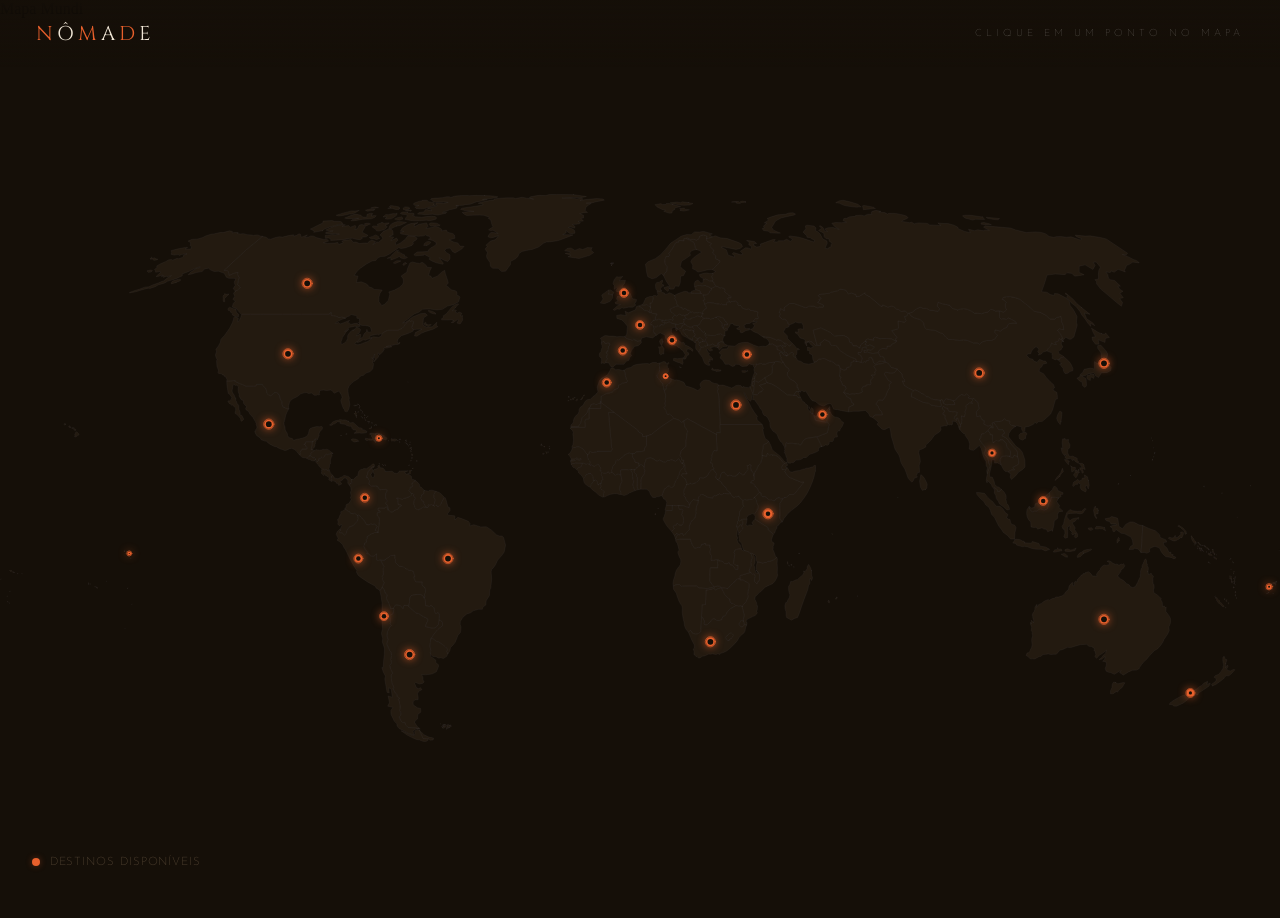
==== commit 396120c2: "sla" ====
--- a/world.html
+++ b/world.html
@@ -515,11 +515,11 @@
     </path>
     <path class="New Zealand pais" d="M 1915.2 733.9 1914.8 740.7 1917.7 736.3 1919 738.1 1916.6 742.9 1919.5 745 1922.7 745.5 1927.4 743.1 1929.6 743.8 1924.4 749.5 1920.2 753.2 1916.3 753.1 1913.5 755 1912 757.8 1910.4 758.9 1905.8 762.4 1899.9 766.7 1893.9 769.3 1894.4 767.6 1892.9 766.7 1899.8 761.5 1900.7 757.9 1896.9 755.4 1898.7 753.1 1904 750.9 1908.2 745.9 1910.7 741.8 1911.3 737.5 1912.1 736.4 1911.2 733.7 1910.5 728.1 1910.9 723.5 1913.1 723 1914 726.6 1917.2 728.2 1915.2 733.9 Z">
     </path></a>
-    <a xlink:href="#popupCL"></a>
+    <a xlink:href="#popupCL">
     <path class="Chile pais" d="M 655.1 837.9 661.1 851.5 666.1 851.5 669.1 851.7 668.6 854.1 665.4 856 663 855.8 659.9 855.3 655.7 853.5 650.3 852.6 642.8 849.2 636.4 846 626.6 839.1 631.2 840.4 639.8 844.5 647.1 846.7 648.3 843.9 648 839.7 651.4 837.1 655.1 837.9 Z">
     </path>
     <path class="Chile pais" d="M 614.4 647.8 615.3 649.4 614.1 656.1 608.5 659.2 610.1 669.9 609.3 672 611.3 674.5 608 678.5 605.4 684.5 604.5 690.4 606.2 696.6 604.1 703.2 609 714.3 610.6 715.5 612 721.4 610.4 727.6 611.8 733 608.8 737.2 610.4 743 613.7 749.3 611.2 751.6 611.4 757.3 612.2 763.8 615.5 771.6 613.8 772.9 617.5 780.2 620.6 782.6 619.8 785.3 622.6 786.5 624 788.9 622.2 790.1 624 793.8 625.1 802.1 624.4 807.5 626.2 810.7 626.1 814.6 623.4 817.4 626.5 823.9 629.1 826.2 632.2 825.8 634.1 830.4 637.6 834 649.7 834.8 654.6 835.8 650.3 835.8 648.6 837.3 645.2 839.5 646.9 845.2 645 845.3 638.7 843.4 631.2 839.1 623.6 835.6 620.4 831.7 620.1 828.1 615.9 823.9 610.9 813.3 610.7 807.3 614.1 802.5 605.8 800.6 608.5 795.1 606.5 784.6 613 786.8 611.2 773.7 607.2 772 608.2 779.9 604.7 779 603.2 770 601.2 758.2 602.3 753.8 599 747.6 596.6 740.4 598.8 740.1 599.4 729.8 600.6 719.5 600.7 710 597.4 700.3 598 695 595.9 687.1 597.7 679.3 596.8 666.9 596.8 653.5 596.9 639.2 595.4 628.7 593.3 619.6 596.1 618 597.2 614.7 600.4 619.1 601.6 623.7 604.8 626.4 603.7 632.6 607.4 639.8 610.5 648.7 614.4 647.8 Z">
-    </path>
+    </path></a>
     <path d="M1016.5 177.1l-2.8-1.5-3.1-2.7-4.5 1.3-3.6-0.5 2.5-1.7 4-9 6.5-2.6 4 0.2 0.9 2.1-0.9 5.6-1.2 2.3-2.9 0 1.1 6.5z" id="NL" name="Netherlands">
     </path>
     <path d="M946.9 263.7l-2.2 1.6-2.8-0.9-2.7 0.7 0.9-5-0.3-3.9-2.4-0.6-1.1-2.4 0.5-4.2 2.2-2.3 0.5-2.6 1.2-3.8 0-2.7-0.9-2.3-0.2-2.2 1.9-1.6 2.2-0.9 1.2 3.1 3 0 0.9-0.8 3.1 0.2 1.3 3.2-2.4 1.7-0.3 5-0.8 0.9-0.3 3.1-2.3 0.5 2 3.8-1.6 4.2 1.8 1.9-0.8 1.7-2 2.4 0.4 2.2z" id="PT" name="Portugal">
@@ -1017,172 +1017,1565 @@
     </circle>
 
     <g class="marcador">
+      <a xlink:href="#popupFR">
+      <title>França</title>
+      <circle class="onda" cx="1000" cy="205" r="7"/>
+      <circle class="icone-pin" cx="1000" cy="205" r="6"/>
+      <circle class="icone-circulo" cx="1000" cy="205" r="3.5"/>
+      </a>
+    </g>
+
+    <g  class="marcador">
+      <a xlink:href="#popupES">
+        <title>Espanha</title>
+        <circle class="onda" cx="973" cy="245" r="7"/>
+        <circle class="icone-pin" cx="973" cy="245" r="6"/>
+        <circle class="icone-circulo" cx="973" cy="245" r="3.5"/>
+        </a>
+    </g>
+
+    <g  class="marcador">
+      <a xlink:href="#popupIT">
+        <title>Itália</title>
+        <circle class="onda" cx="1050" cy="229" r="7"/>
+        <circle class="icone-pin" cx="1050" cy="229" r="6"/>
+        <circle class="icone-circulo" cx="1050" cy="229" r="3.5"/>
+        </a>
+    </g>
+
+    <g  class="marcador">
+      <a xlink:href="#popupTR">
+        <title>Turquia</title>
+        <circle class="onda" cx="1167" cy="251" r="7"/>
+        <circle class="icone-pin" cx="1167" cy="251" r="6"/>
+        <circle class="icone-circulo" cx="1167" cy="251" r="3.5"/>
+        </a>
+    </g>
+
+    <g  class="marcador">
+      <a xlink:href="#popupUK">
+        <title>Reino Unido</title>
+        <circle class="onda" cx="975" cy="155" r="7"/>
+        <circle class="icone-pin" cx="975" cy="155" r="6"/>
+        <circle class="icone-circulo" cx="975" cy="155" r="3.5"/>
+        </a>
+    </g>
+
+    <g  class="marcador">
+      <a xlink:href="#popupCH">
+        <title>China</title>
+        <circle class="onda" cx="1530" cy="280" r="8"/>
+        <circle class="icone-pin" cx="1530" cy="280" r="7"/>
+        <circle class="icone-circulo" cx="1530" cy="280" r="4.5"/>
+        </a>
+      </g>
+    
+    <g  class="marcador">
+      <a xlink:href="#popupTH">
+        <title>Tailândia</title>
+        <circle class="onda" cx="1550" cy="405" r="6"/>
+        <circle class="icone-pin" cx="1550" cy="405" r="5"/>
+        <circle class="icone-circulo" cx="1550" cy="405" r="2.5"/>
+        </a>
+    </g>
+
+    <g class="marcador">
+        <a xlink:href="#popupJP">
+        <title>Japão</title>
+        <circle class="onda" cx="1725" cy="265" r="8"/>
+        <circle class="icone-pin" cx="1725" cy="265" r="7"/>
+        <circle class="icone-circulo" cx="1725" cy="265" r="4.5"/>
+        </a>
+    </g>
+
+    <g  class="marcador">
+      <a xlink:href="#popupEAU">
+        <title>Estados Arabes Unidos</title>
+        <circle class="onda" cx="1285" cy="345" r="7"/>
+        <circle class="icone-pin" cx="1285" cy="345" r="6"/>
+        <circle class="icone-circulo" cx="1285" cy="345" r="3.5"/>
+        </a>
+    </g>
+
+    <g  class="marcador">
+      <a xlink:href="#popupMY">
+        <title>Malásia</title>
+        <circle class="onda" cx="1630" cy="480" r="7"/>
+        <circle class="icone-pin" cx="1630" cy="480" r="6"/>
+        <circle class="icone-circulo" cx="1630" cy="480" r="3.5"/>
+        </a>
+    </g>
+
+    <g class="marcador">
+      <a xlink:href="#popupEUA">
+      <title>Estados Unidos</title>
+      <circle class="onda" cx="450" cy="250" r="8"/>
+      <circle class="icone-pin" cx="450" cy="250" r="7"/>
+      <circle class="icone-circulo" cx="450" cy="250" r="4.5"/>
+      </a>
+    </g>
+
+    <g  class="marcador">
+      <a xlink:href="#popupMX">
+        <title>México</title>
+        <circle class="onda" cx="420" cy="360" r="8"/>
+        <circle class="icone-pin" cx="420" cy="360" r="7"/>
+        <circle class="icone-circulo" cx="420" cy="360" r="4.5"/>
+        </a>
+    </g>
+
+    <g  class="marcador">
+      <a xlink:href="#popupCA">
+        <title>Canadá</title>
+        <circle class="onda" cx="480" cy="140" r="8"/>
+        <circle class="icone-pin" cx="480" cy="140" r="7"/>
+        <circle class="icone-circulo" cx="480" cy="140" r="4.5"/>
+        </a>
+    </g>
+
+    <g  class="marcador">
+      <a xlink:href="#popupDO">
+        <title>República Dominicana</title>
+        <circle class="onda" cx="592" cy="382" r="5"/>
+        <circle class="icone-pin" cx="592" cy="382" r="4"/>
+        <circle class="icone-circulo" cx="592" cy="382" r="1.5"/>
+        </a>
+    </g>
+
+    <g  class="marcador">
+      <a xlink:href="#popupBR">
         <title>Brasil</title>
         <circle class="onda" cx="700" cy="570" r="8"/>
         <circle class="icone-pin" cx="700" cy="570" r="7"/>
         <circle class="icone-circulo" cx="700" cy="570" r="4.5"/>
+        </a>
+    </g>
+
+    <g  class="marcador">
+      <a xlink:href="#popupAR">
+        <title>Argentina</title>
+        <circle class="onda" cx="640" cy="720" r="8"/>
+        <circle class="icone-pin" cx="640" cy="720" r="7"/>
+        <circle class="icone-circulo" cx="640" cy="720" r="4.5"/>
+        </a>
+    </g>
+
+    <g  class="marcador">
+      <a xlink:href="#popupCL">
+        <title>Chile</title>
+        <circle class="onda" cx="600" cy="660" r="7"/>
+        <circle class="icone-pin" cx="600" cy="660" r="6"/>
+        <circle class="icone-circulo" cx="600" cy="660" r="3.5"/>
+        </a>
+    </g>
+    
+    <g  class="marcador">
+      <a xlink:href="#popupPE">
+        <title>Peru</title>
+        <circle class="onda" cx="560" cy="570" r="7"/>
+        <circle class="icone-pin" cx="560" cy="570" r="6"/>
+        <circle class="icone-circulo" cx="560" cy="570" r="3.5"/>
+        </a>
+    </g>
+
+    <g  class="marcador">
+      <a xlink:href="#popupCO">
+        <title>Colômbia</title>
+        <circle class="onda" cx="570" cy="475" r="7"/>
+        <circle class="icone-pin" cx="570" cy="475" r="6"/>
+        <circle class="icone-circulo" cx="570" cy="475" r="3.5"/>
+        </a>
+    </g>
+
+    <g  class="marcador">
+      <a xlink:href="#popupMA">
+        <title>Marrocos</title>
+        <circle class="onda" cx="948" cy="295" r="7"/>
+        <circle class="icone-pin" cx="948" cy="295" r="6"/>
+        <circle class="icone-circulo" cx="948" cy="295" r="3.5"/>
+        </a>
+    </g>
+
+    <g  class="marcador">
+      <a xlink:href="#popupEG">
+        <title>Egito</title>
+        <circle class="onda" cx="1150" cy="330" r="8"/>
+        <circle class="icone-pin" cx="1150" cy="330" r="7"/>
+        <circle class="icone-circulo" cx="1150" cy="330" r="4.5"/>
+        </a>
+    </g>
+
+    <g  class="marcador">
+      <a xlink:href="#popupZA">
+        <title>Africa do Sul</title>
+        <circle class="onda" cx="1110" cy="700" r="8"/>
+        <circle class="icone-pin" cx="1110" cy="700" r="7"/>
+        <circle class="icone-circulo" cx="1110" cy="700" r="4.5"/>
+        </a>
+    </g>
+
+    <g  class="marcador">
+      <a xlink:href="#popupTN">
+        <title>Tunísia</title>
+        <circle class="onda" cx="1040" cy="285" r="4"/>
+        <circle class="icone-pin" cx="1040" cy="285" r="4"/>
+        <circle class="icone-circulo" cx="1040" cy="285" r="1.5"/>
+        </a>
+    </g>
+
+    <g  class="marcador">
+      <a xlink:href="#popupKE">
+        <title>Quênia</title>
+        <circle class="onda" cx="1200" cy="500" r="8"/>
+        <circle class="icone-pin" cx="1200" cy="500" r="7"/>
+        <circle class="icone-circulo" cx="1200" cy="500" r="3.5"/>
+        </a>
     </g>
 
     <g class="marcador">
-      <title>França</title>
-      <circle class="onda" cx="1000" cy="205" r="8"/>
-      <circle class="icone-pin" cx="1000" cy="205" r="7"/>
-      <circle class="icone-circulo" cx="1000" cy="205" r="4.5"/>
-    </g>
-
-    <g class="marcador">
-        <title>Japão</title>
-        <circle class="onda" cx="1725" cy="265" r="8"/>
-        <circle class="icone-pin" cx="1725" cy="265" r="7"/>
-        <circle class="icone-circulo" cx="1725" cy="265" r="4.5"/>
-    </g>
-
-    <g class="marcador">
-    <title>Estados Unidos</title>
-    <circle class="onda" cx="450" cy="250" r="8"/>
-    <circle class="icone-pin" cx="450" cy="250" r="7"/>
-    <circle class="icone-circulo" cx="450" cy="250" r="4.5"/>
-    </g>
-    
-    <g class="marcador">
+      <a xlink:href="#popupAU">
         <title>Austrália</title>
         <circle class="onda" cx="1725" cy="665" r="8"/>
         <circle class="icone-pin" cx="1725" cy="665" r="7"/>
         <circle class="icone-circulo" cx="1725" cy="665" r="4.5"/>
+        </a>
+    </g>
+
+    <g  class="marcador">
+      <a xlink:href="#popupFJ">
+        <title>Fiji</title>
+        <circle class="onda" cx="1983" cy="614" r="5"/>
+        <circle class="icone-pin" cx="1983" cy="614" r="4"/>
+        <circle class="icone-circulo" cx="1983" cy="614" r="1.5"/>
+        </a>
+    </g>
+
+    <g  class="marcador">
+      <a xlink:href="#popupNZ">
+        <title>Nova Zelândia</title>
+        <circle class="onda" cx="1860" cy="780" r="7"/>
+        <circle class="icone-pin" cx="1860" cy="780" r="6"/>
+        <circle class="icone-circulo" cx="1860" cy="780" r="2.5"/>
+        </a>
+    </g>
+
+    <g  class="marcador">
+      <a xlink:href="#popupPF">
+        <title>Polinésia Francesa</title>
+        <circle class="onda" cx="202" cy="562" r="4"/>
+        <circle class="icone-pin" cx="202" cy="562" r="3"/>
+        <circle class="icone-circulo" cx="202" cy="562" r="0.8"/>
+        </a>
     </g>
 
     </svg>
 
+    <!--França-->
       <div id="popupFR" class="popup">
-        <p>Você clicou na França!</p>
-        <a href="#">Fechar</a>
-      </div>
+        <div class="popup-cabecalho">
+                  <a href="#" class="btn-fechar"> ← Fechar</a>
+              <h2 class="popup-titulo">França</h2>
+              <p class="popup-subtitulo">romance, arte, gastronomia, história</p>
+          </div>
+          <div class="popup-corpo">
+              <p class="popup-secao-titulo">Escolher cidade</p>
+              <ul class="lista-cidade">
+                <li>
+                  <a href="paris.html" class="link-cidade">
+                    <div class="cidade-info">
+                      <span class="cidade-nome">Paris</span>
+                      <span class="popup-cidade-desc">Moda, arte e romance.</span>
+                    </div>
+                    <span class="cidade_setinha">-></span>
+                  </a>
+                </li>
+                <li>
+                  <a href="nice.html" class="link-cidade">
+                    <div class="cidade-info">
+                      <span class="cidade-nome">Nice</span>
+                      <span class="popup-cidade-desc">Riviera, sol e elegância.</span>
+                    </div>
+                    <span class="cidade_setinha">-></span>
+                  </a>
+                </li>
+                <li>
+                  <a href="lyon.html" class="link-cidade">
+                    <div class="cidade-info">
+                      <span class="cidade-nome">Lyon</span>
+                      <span class="popup-cidade-desc">Capital gastonômica francesa.</span>
+                    </div>
+                    <span class="cidade_setinha">-></span>
+                  </a>
+                </li>
+              </ul>
+          </div>
+      </div>
+      
+      <!--Espanha-->
       <div id="popupES" class="popup">
-        <p>Você clicou na Espanha!</p>
-        <a href="#">Fechar</a>
-      </div>
+        <div class="popup-cabecalho">
+                  <a href="#" class="btn-fechar"> ← Fechar</a>
+              <h2 class="popup-titulo">Espanha</h2>
+              <p class="popup-subtitulo">sol, tapas, flamenco, diversidade</p>
+          </div>
+          <div class="popup-corpo">
+              <p class="popup-secao-titulo">Escolher cidade</p>
+              <ul class="lista-cidade">
+                <li>
+                  <a href="barcelona.html" class="link-cidade">
+                    <div class="cidade-info">
+                      <span class="cidade-nome">Barcelona</span>
+                      <span class="popup-cidade-desc">Gaudí, praia e vibração</span>
+                    </div>
+                    <span class="cidade_setinha">-></span>
+                  </a>
+                </li>
+                <li>
+                  <a href="madri.html" class="link-cidade">
+                    <div class="cidade-info">
+                      <span class="cidade-nome">Madri</span>
+                      <span class="popup-cidade-desc">Arte, museus e tapas</span>
+                    </div>
+                    <span class="cidade_setinha">-></span>
+                  </a>
+                </li>
+                <li>
+                  <a href="sevilha.html" class="link-cidade">
+                    <div class="cidade-info">
+                      <span class="cidade-nome">Sevilha</span>
+                      <span class="popup-cidade-desc">Flamenco, sol e história</span>
+                    </div>
+                    <span class="cidade_setinha">-></span>
+                  </a>
+                </li>
+                <li>
+                  <a href="ibiza.html" class="link-cidade">
+                    <div class="cidade-info">
+                      <span class="cidade-nome">Ibiza</span>
+                      <span class="popup-cidade-desc">Festas, mar e pôr do sol</span>
+                    </div>
+                    <span class="cidade_setinha">-></span>
+                  </a>
+                </li>
+              </ul>
+          </div>
+      </div>
+
+      <!--Italia-->
       <div id="popupIT" class="popup">
-        <p>Você clicou na Italia!</p>
-        <a href="#">Fechar</a>
-      </div>
+        <div class="popup-cabecalho">
+                  <a href="#" class="btn-fechar"> ← Fechar</a>
+              <h2 class="popup-titulo">Italia</h2>
+              <p class="popup-subtitulo">arte, história, moda, culinária</p>
+          </div>
+          <div class="popup-corpo">
+              <p class="popup-secao-titulo">Escolher cidade</p>
+              <ul class="lista-cidade">
+                <li>
+                  <a href="roma.html" class="link-cidade">
+                    <div class="cidade-info">
+                      <span class="cidade-nome">Roma</span>
+                      <span class="popup-cidade-desc">Coliseu, história e gelato</span>
+                    </div>
+                    <span class="cidade_setinha">-></span>
+                  </a>
+                </li>
+                <li>
+                  <a href="veneza.html" class="link-cidade">
+                    <div class="cidade-info">
+                      <span class="cidade-nome">Veneza</span>
+                      <span class="popup-cidade-desc">Canais, gôndolas e romance</span>
+                    </div>
+                    <span class="cidade_setinha">-></span>
+                  </a>
+                </li>
+                <li>
+                  <a href="florença.html" class="link-cidade">
+                    <div class="cidade-info">
+                      <span class="cidade-nome">Florença</span>
+                      <span class="popup-cidade-desc">Renascimento, arte e vinho</span>
+                    </div>
+                    <span class="cidade_setinha">-></span>
+                  </a>
+                </li>
+                <li>
+                  <a href="napoles.html" class="link-cidade">
+                    <div class="cidade-info">
+                      <span class="cidade-nome">Nápoles</span>
+                      <span class="popup-cidade-desc">Pizza, vulcão e caos</span>
+                    </div>
+                    <span class="cidade_setinha">-></span>
+                  </a>
+                </li>
+              </ul>
+          </div>
+      </div>
+
+      <!--Turquia-->
       <div id="popupTR" class="popup">
-        <p>Você clicou na Turquia!</p>
-        <a href="#">Fechar</a>
-      </div>
+        <div class="popup-cabecalho">
+                  <a href="#" class="btn-fechar"> ← Fechar</a>
+              <h2 class="popup-titulo">Turquia</h2>
+              <p class="popup-subtitulo">cultura, história, paisagens, diversidade</p>
+          </div>
+          <div class="popup-corpo">
+              <p class="popup-secao-titulo">Escolher cidade</p>
+              <ul class="lista-cidade">
+                <li>
+                  <a href="istambul.html" class="link-cidade">
+                    <div class="cidade-info">
+                      <span class="cidade-nome">Istambul</span>
+                      <span class="popup-cidade-desc">Mesquitas, bazares e Bósforo</span>
+                    </div>
+                    <span class="cidade_setinha">-></span>
+                  </a>
+                </li>
+                <li>
+                  <a href="antalia.html" class="link-cidade">
+                    <div class="cidade-info">
+                      <span class="cidade-nome">Antália</span>
+                      <span class="popup-cidade-desc">Mar turquesa e ruínas</span>
+                    </div>
+                    <span class="cidade_setinha">-></span>
+                  </a>
+                </li>
+                <li>
+                  <a href="capadocia.html" class="link-cidade">
+                    <div class="cidade-info">
+                      <span class="cidade-nome">Capadócia</span>
+                      <span class="popup-cidade-desc">Balões, cavernas e paisagem</span>
+                    </div>
+                    <span class="cidade_setinha">-></span>
+                  </a>
+                </li>
+              </ul>
+          </div>
+      </div>
+      <!--Reino Unido-->
       <div id="popupUK" class="popup">
-        <p>Você clicou no Reino unido!</p>
-        <a href="#">Fechar</a>
-      </div>
+        <div class="popup-cabecalho">
+                  <a href="#" class="btn-fechar"> ← Fechar</a>
+              <h2 class="popup-titulo">Reino Unido</h2>
+              <p class="popup-subtitulo">tradição, monarquia, cultura, inovação</p>
+          </div>
+          <div class="popup-corpo">
+              <p class="popup-secao-titulo">Escolher cidade</p>
+              <ul class="lista-cidade">
+                <li>
+                  <a href="londres.html" class="link-cidade">
+                    <div class="cidade-info">
+                      <span class="cidade-nome">Londres</span>
+                      <span class="popup-cidade-desc">Big Ben, pubs e realeza</span>
+                    </div>
+                    <span class="cidade_setinha">-></span>
+                  </a>
+                </li>
+                <li>
+                  <a href="edimburgo.html" class="link-cidade">
+                    <div class="cidade-info">
+                      <span class="cidade-nome">Edimburgo</span>
+                      <span class="popup-cidade-desc">Castelos, neblina e whisky</span>
+                    </div>
+                    <span class="cidade_setinha">-></span>
+                  </a>
+                </li>
+                <li>
+                  <a href="manchester.html" class="link-cidade">
+                    <div class="cidade-info">
+                      <span class="cidade-nome">Manchester</span>
+                      <span class="popup-cidade-desc">Futebol, música e indústria</span>
+                    </div>
+                    <span class="cidade_setinha">-></span>
+                  </a>
+                </li>
+              </ul>
+          </div>
+      </div>
+    <!--China-->
       <div id="popupCH" class="popup">
-        <p>Você clicou na China!</p>
-        <a href="#">Fechar</a>
-      </div>
+        <div class="popup-cabecalho">
+                  <a href="#" class="btn-fechar"> ← Fechar</a>
+              <h2 class="popup-titulo">China</h2>
+              <p class="popup-subtitulo">muralha, tradição, modernidade, diversidade</p>
+          </div>
+          <div class="popup-corpo">
+              <p class="popup-secao-titulo">Escolher cidade</p>
+              <ul class="lista-cidade">
+                <li>
+                  <a href="pequim.html" class="link-cidade">
+                    <div class="cidade-info">
+                      <span class="cidade-nome">Pequim</span>
+                      <span class="popup-cidade-desc">Muralha, dragões e história</span>
+                    </div>
+                    <span class="cidade_setinha">-></span>
+                  </a>
+                </li>
+                <li>
+                  <a href="xangai.html" class="link-cidade">
+                    <div class="cidade-info">
+                      <span class="cidade-nome">Xangai</span>
+                      <span class="popup-cidade-desc">Modernidade, luzes e negócios</span>
+                    </div>
+                    <span class="cidade_setinha">-></span>
+                  </a>
+                </li>
+                <li>
+                  <a href="rio.html" class="link-cidade">
+                    <div class="cidade-info">
+                      <span class="cidade-nome">Hong Kong</span>
+                      <span class="popup-cidade-desc">PArranha-céus, dim sum e energia</span>
+                    </div>
+                    <span class="cidade_setinha">-></span>
+                  </a>
+                </li>
+              </ul>
+          </div>
+      </div>
+
+      <!--Thailandia-->
       <div id="popupTH" class="popup">
-        <p>Você clicou na Tailandia!</p>
-        <a href="#">Fechar</a>
-      </div>
+        <div class="popup-cabecalho">
+                  <a href="#" class="btn-fechar"> ← Fechar</a>
+              <h2 class="popup-titulo">Tailândia</h2>
+              <p class="popup-subtitulo">templos, praias, culinária, espiritualidade</p>
+          </div>
+          <div class="popup-corpo">
+              <p class="popup-secao-titulo">Escolher cidade</p>
+              <ul class="lista-cidade">
+                <li>
+                  <a href="bangkok.html" class="link-cidade">
+                    <div class="cidade-info">
+                      <span class="cidade-nome">Bangkok</span>
+                      <span class="popup-cidade-desc">Templos, tuk-tuks e caos</span>
+                    </div>
+                    <span class="cidade_setinha">-></span>
+                  </a>
+                </li>
+                <li>
+                  <a href="phuket.html" class="link-cidade">
+                    <div class="cidade-info">
+                      <span class="cidade-nome">Phuket</span>
+                      <span class="popup-cidade-desc">Praias, festas e recifes</span>
+                    </div>
+                    <span class="cidade_setinha">-></span>
+                  </a>
+                </li>
+                <li>
+                  <a href="mai.html" class="link-cidade">
+                    <div class="cidade-info">
+                      <span class="cidade-nome">Chiang Mai</span>
+                      <span class="popup-cidade-desc">Elefentes, templos e natureza</span>
+                    </div>
+                    <span class="cidade_setinha">-></span>
+                  </a>
+                </li>
+              </ul>
+          </div>
+      </div>
+      <!--Japão-->
       <div id="popupJP" class="popup">
-        <p>Você clicou no Japão!</p>
-        <a href="#">Fechar</a>
-      </div>
+        <div class="popup-cabecalho">
+                  <a href="#" class="btn-fechar"> ← Fechar</a>
+              <h2 class="popup-titulo">Japão</h2>
+              <p class="popup-subtitulo"> tecnologia, tradição, cultura, inovação</p>
+          </div>
+          <div class="popup-corpo">
+              <p class="popup-secao-titulo">Escolher cidade</p>
+              <ul class="lista-cidade">
+                <li>
+                  <a href="toquio.html" class="link-cidade">
+                    <div class="cidade-info">
+                      <span class="cidade-nome">Tóquio</span>
+                      <span class="popup-cidade-desc">Neon, tecnologia e tradição</span>
+                    </div>
+                    <span class="cidade_setinha">-></span>
+                  </a>
+                </li>
+                <li>
+                  <a href="osaka.html" class="link-cidade">
+                    <div class="cidade-info">
+                      <span class="cidade-nome">Osaka</span>
+                      <span class="popup-cidade-desc">Culinária, castelos e alegria</span>
+                    </div>
+                    <span class="cidade_setinha">-></span>
+                  </a>
+                </li>
+                <li>
+                  <a href="kyoto.html" class="link-cidade">
+                    <div class="cidade-info">
+                      <span class="cidade-nome">Kyoto</span>
+                      <span class="popup-cidade-desc">Gueixas, cereijas e zen</span>
+                    </div>
+                    <span class="cidade_setinha">-></span>
+                  </a>
+                </li>
+              </ul>
+          </div>
+      </div>
+
+      <!--Estado arabes unidos-->
       <div id="popupEAU" class="popup">
-        <p>Você clicou no Emirados Arabe Unidos!</p>
-        <a href="#">Fechar</a>
-      </div>
+        <div class="popup-cabecalho">
+                  <a href="#" class="btn-fechar"> ← Fechar</a>
+              <h2 class="popup-titulo">Emirados Árabes Unidos</h2>
+              <p class="popup-subtitulo">luxo, petróleo, modernidade, deserto</p>
+          </div>
+          <div class="popup-corpo">
+              <p class="popup-secao-titulo">Escolher cidade</p>
+              <ul class="lista-cidade">
+                <li>
+                  <a href="dubai.html" class="link-cidade">
+                    <div class="cidade-info">
+                      <span class="cidade-nome">Dubai</span>
+                      <span class="popup-cidade-desc">Luxo, deserto e arranha-céus</span>
+                    </div>
+                    <span class="cidade_setinha">-></span>
+                  </a>
+                </li>
+                <li>
+                  <a href="abu.html" class="link-cidade">
+                    <div class="cidade-info">
+                      <span class="cidade-nome">Abu Dhabi</span>
+                      <span class="popup-cidade-desc">Mesquitas, petróleo e grandeza</span>
+                    </div>
+                    <span class="cidade_setinha">-></span>
+                  </a>
+                </li>
+              </ul>
+          </div>
+      </div>
+      <!--Malasia-->
       <div id="popupMY" class="popup">
-        <p>Você clicou na Malasia!</p>
-        <a href="#">Fechar</a>
-      </div>
+       <div class="popup-cabecalho">
+                  <a href="#" class="btn-fechar"> ← Fechar</a>
+              <h2 class="popup-titulo">Malásia</h2>
+              <p class="popup-subtitulo">diversidade, natureza, modernidade, cultura</p>
+          </div>
+          <div class="popup-corpo">
+              <p class="popup-secao-titulo">Escolher cidade</p>
+              <ul class="lista-cidade">
+                <li>
+                  <a href="kuala.html" class="link-cidade">
+                    <div class="cidade-info">
+                      <span class="cidade-nome">Kuala Lumpur</span>
+                      <span class="popup-cidade-desc">Torres Petronas e multiculturalismo</span>
+                    </div>
+                    <span class="cidade_setinha">-></span>
+                  </a>
+                </li>
+                <li>
+                  <a href="george.html" class="link-cidade">
+                    <div class="cidade-info">
+                      <span class="cidade-nome">George Town</span>
+                      <span class="popup-cidade-desc">Street food e arte urbana</span>
+                    </div>
+                    <span class="cidade_setinha">-></span>
+                  </a>
+                </li>
+                <li>
+                  <a href="langkawi.html" class="link-cidade">
+                    <div class="cidade-info">
+                      <span class="cidade-nome">Langkawi</span>
+                      <span class="popup-cidade-desc">Ilhas, paraias e natureza</span>
+                    </div>
+                    <span class="cidade_setinha">-></span>
+                  </a>
+                </li>
+                <li>
+                  <a href="kota.html" class="link-cidade">
+                    <div class="cidade-info">
+                      <span class="cidade-nome">Kota Kinabalu</span>
+                      <span class="popup-cidade-desc">Bornéu, selva e mergulho</span>
+                    </div>
+                    <span class="cidade_setinha">-></span>
+                  </a>
+                </li>
+              </ul>
+          </div>
+      </div>
+
+      <!--Estragos Unidos-->
       <div id="popupEUA" class="popup" >
-        <p>Você clicou no Estragos Unidos!</p>
-        <a href="#">Fechar</a>
-      </div>
+        <div class="popup-cabecalho">
+                  <a href="#" class="btn-fechar"> ← Fechar</a>
+              <h2 class="popup-titulo">Estados Unidos</h2>
+              <p class="popup-subtitulo"> diversidade, poder, cultura, inovação</p>
+          </div>
+          <div class="popup-corpo">
+              <p class="popup-secao-titulo">Escolher cidade</p>
+              <ul class="lista-cidade">
+                <li>
+                  <a href="york.html" class="link-cidade">
+                    <div class="cidade-info">
+                      <span class="cidade-nome">Nova York</span>
+                      <span class="popup-cidade-desc">Skyline, Broadway e energia</span>
+                    </div>
+                    <span class="cidade_setinha">-></span>
+                  </a>
+                </li>
+                <li>
+                  <a href="vegas.html" class="link-cidade">
+                    <div class="cidade-info">
+                      <span class="cidade-nome">Las Vegas</span>
+                      <span class="popup-cidade-desc">Cassinos, shows e excessos</span>
+                    </div>
+                    <span class="cidade_setinha">-></span>
+                  </a>
+                </li>
+                <li>
+                  <a href="miami.html" class="link-cidade">
+                    <div class="cidade-info">
+                      <span class="cidade-nome">Miami</span>
+                      <span class="popup-cidade-desc">Praias, festas e art déco</span>
+                    </div>
+                    <span class="cidade_setinha">-></span>
+                  </a>
+                </li>
+                <li>
+                  <a href="LA.html" class="link-cidade">
+                    <div class="cidade-info">
+                      <span class="cidade-nome">Los Angeles</span>
+                      <span class="popup-cidade-desc">Hollywood, sol e trânsito</span>
+                    </div>
+                    <span class="cidade_setinha">-></span>
+                  </a>
+                </li>
+                <li>
+                  <a href="orlando.html" class="link-cidade">
+                    <div class="cidade-info">
+                      <span class="cidade-nome">Orlando</span>
+                      <span class="popup-cidade-desc">Dysney, parques e magia</span>
+                    </div>
+                    <span class="cidade_setinha">-></span>
+                  </a>
+                </li>
+              </ul>
+          </div>
+      </div>
+
+      <!--México-->
       <div id="popupMX" class="popup">
-        <p>Você clicou no México!</p>
-        <a href="#">Fechar</a>
-      </div>
+       <div class="popup-cabecalho">
+                  <a href="#" class="btn-fechar"> ← Fechar</a>
+              <h2 class="popup-titulo">México</h2>
+              <p class="popup-subtitulo">cultura, história, praias, gastronomia</p>
+          </div>
+          <div class="popup-corpo">
+              <p class="popup-secao-titulo">Escolher cidade</p>
+              <ul class="lista-cidade">
+                <li>
+                  <a href="cancun.html" class="link-cidade">
+                    <div class="cidade-info">
+                      <span class="cidade-nome">Cancún</span>
+                      <span class="popup-cidade-desc">Caribe, festas r ruínas</span>
+                    </div>
+                    <span class="cidade_setinha">-></span>
+                  </a>
+                </li>
+                <li>
+                  <a href="CMexico.html" class="link-cidade">
+                    <div class="cidade-info">
+                      <span class="cidade-nome">Cidade do México</span>
+                      <span class="popup-cidade-desc">Cultura, tacos e metrópole</span>
+                    </div>
+                    <span class="cidade_setinha">-></span>
+                  </a>
+                </li>
+                <li>
+                  <a href="tulum.html" class="link-cidade">
+                    <div class="cidade-info">
+                      <span class="cidade-nome">Tulum</span>
+                      <span class="popup-cidade-desc">Cenotes, yoga e natureza</span>
+                    </div>
+                    <span class="cidade_setinha">-></span>
+                  </a>
+                </li>
+                <li>
+                  <a href="carmen.html" class="link-cidade">
+                    <div class="cidade-info">
+                      <span class="cidade-nome">Playa del Carmem</span>
+                      <span class="popup-cidade-desc">Praia, vida noturna e charme</span>
+                    </div>
+                    <span class="cidade_setinha">-></span>
+                  </a>
+                </li>
+              </ul>
+          </div>
+      </div>
+      <!--Canada-->
       <div id="popupCA" class="popup">
-        <p>Você clicou no Canada!</p>
-        <a href="#">Fechar</a>
-      </div>
+        <div class="popup-cabecalho">
+                  <a href="#" class="btn-fechar"> ← Fechar</a>
+              <h2 class="popup-titulo">Canadá</h2>
+              <p class="popup-subtitulo">natureza, diversidade, cultura, inovação</p>
+          </div>
+          <div class="popup-corpo">
+              <p class="popup-secao-titulo">Escolher cidade</p>
+              <ul class="lista-cidade">
+                <li>
+                  <a href="toronto.html" class="link-cidade">
+                    <div class="cidade-info">
+                      <span class="cidade-nome">Toronto</span>
+                      <span class="popup-cidade-desc">multicultural, moderna e vibrante</span>
+                    </div>
+                    <span class="cidade_setinha">-></span>
+                  </a>
+                </li>
+                <li>
+                  <a href="vancouver.html" class="link-cidade">
+                    <div class="cidade-info">
+                      <span class="cidade-nome">Vancouver</span>
+                      <span class="popup-cidade-desc">Montanhas, mar e natureza</span>
+                    </div>
+                    <span class="cidade_setinha">-></span>
+                  </a>
+                </li>
+                <li>
+                  <a href="montreal.html" class="link-cidade">
+                    <div class="cidade-info">
+                      <span class="cidade-nome">Montreal</span>
+                      <span class="popup-cidade-desc">Francofone, jazz e gastronomia</span>
+                    </div>
+                    <span class="cidade_setinha">-></span>
+                  </a>
+                </li>
+              </ul>
+          </div>
+      </div>
+      <!--Republica Dominicana-->
       <div id="popupDO" class="popup">
-        <p>Você clicou na Republica Dominicana!</p>
-        <a href="#">Fechar</a>
-      </div>
+        <div class="popup-cabecalho">
+                  <a href="#" class="btn-fechar"> ← Fechar</a>
+              <h2 class="popup-titulo">República Dominicana</h2>
+              <p class="popup-subtitulo">Caribe, praias, cultura, turismo</p>
+          </div>
+          <div class="popup-corpo">
+              <p class="popup-secao-titulo">Escolher cidade</p>
+              <ul class="lista-cidade">
+                <li>
+                  <a href="punta.html" class="link-cidade">
+                    <div class="cidade-info">
+                      <span class="cidade-nome">Punta cana</span>
+                      <span class="popup-cidade-desc">All-inclusive, coco e mar</span>
+                    </div>
+                    <span class="cidade_setinha">-></span>
+                  </a>
+                </li>
+                <li>
+                  <a href="domingo.html" class="link-cidade">
+                    <div class="cidade-info">
+                      <span class="cidade-nome">Santo Domingo</span>
+                      <span class="popup-cidade-desc">Praimeira cidade das Américas</span>
+                    </div>
+                    <span class="cidade_setinha">-></span>
+                  </a>
+                </li>
+                <li>
+                  <a href="puerto.html" class="link-cidade">
+                    <div class="cidade-info">
+                      <span class="cidade-nome">Puerto Plata</span>
+                      <span class="popup-cidade-desc">Cabo e praias douradas</span>
+                    </div>
+                    <span class="cidade_setinha">-></span>
+                  </a>
+                </li>
+                <li>
+                  <a href="romana.html" class="link-cidade">
+                    <div class="cidade-info">
+                      <span class="cidade-nome">La Romana</span>
+                      <span class="popup-cidade-desc">Casas de campo e tranquilidade</span>
+                    </div>
+                    <span class="cidade_setinha">-></span>
+                  </a>
+                </li>
+                <li>
+                  <a href="samana.html" class="link-cidade">
+                    <div class="cidade-info">
+                      <span class="cidade-nome">Samaná</span>
+                      <span class="popup-cidade-desc">Baleias, cachoeiras e paraíso</span>
+                    </div>
+                    <span class="cidade_setinha">-></span>
+                  </a>
+                </li>
+              </ul>
+          </div>
+      </div>
+
+    <!-- Brasil-->
       <div id="popupBR" class="popup">
-          <div class="popup-foto-placeholder">🌿
-              <div class="popup-regiao">América do Sul</div>
-              <div class="popup-titulo">Brasil</div>
-          </div>
-          <div class="popup-corpo">
-              <div class="popup-preco-label">Escolher cidade</div><br/>
-                <a href="#" class="btn-pacotes">Ver pacotes</a>
-              <div class="popup-preco-label">A partir de</div>
-              <div class="popup-desc">
-                  Praias infinitas, floresta amazônica e uma cultura que pulsa em cada esquina.
-              </div>
-              <div class="popup-acoes">
-                  <a href="#" class="btn-fechar">Fechar</a>
-              </div>
-          </div>
-      </div>
+          <div class="popup-cabecalho">
+                  <a href="#" class="btn-fechar"> ←Fechar</a>
+              <h2 class="popup-titulo">Brasil</h2>
+              <p class="popup-subtitulo">diversidade, música, praias, alegria</p>
+          </div>
+          <div class="popup-corpo">
+              <p class="popup-secao-titulo">Escolher cidade</p>
+              <ul class="lista-cidade">
+                <li>
+                  <a href="rio.html" class="link-cidade">
+                    <div class="cidade-info">
+                      <span class="cidade-nome">Rio de Janeiro</span>
+                      <span class="popup-cidade-desc">Cristo, praias e samba</span>
+                    </div>
+                    <span class="cidade_setinha">-></span>
+                  </a>
+                </li>
+                <li>
+                  <a href="sp.html" class="link-cidade">
+                    <div class="cidade-info">
+                      <span class="cidade-nome">São Paulo</span>
+                      <span class="popup-cidade-desc">Gastronomia, cultura e agito</span>
+                    </div>
+                    <span class="cidade_setinha">-></span>
+                  </a>
+                </li>
+                <li>
+                  <a href="florianopolis.html" class="link-cidade">
+                    <div class="cidade-info">
+                      <span class="cidade-nome">Florianópolis</span>
+                      <span class="popup-cidade-desc">Lagoas, dunas e surf</span>
+                    </div>
+                    <span class="cidade_setinha">-></span>
+                  </a>
+                </li>
+                <li>
+                  <a href="salvador.html" class="link-cidade">
+                    <div class="cidade-info">
+                      <span class="cidade-nome">Salvador</span>
+                      <span class="popup-cidade-desc">Axé, pelourinhoe dendê</span>
+                    </div>
+                    <span class="cidade_setinha">-></span>
+                  </a>
+                </li>
+                <li>
+                  <a href="foz.html" class="link-cidade">
+                    <div class="cidade-info">
+                      <span class="cidade-nome">Foz do Iguaçu</span>
+                      <span class="popup-cidade-desc">Cataratas, natureza e fronteiras</span>
+                    </div>
+                    <span class="cidade_setinha">-></span>
+                  </a>
+                </li>
+              </ul>
+          </div>
+      </div>
+
+<!--Argentina-->
       <div id="popupAR" class="popup">
-        <p>Você clicou na Argentina!</p>
-        <a href="#">Fechar</a>
-      </div>
+        <div class="popup-cabecalho">
+                  <a href="#" class="btn-fechar"> ← Fechar</a>
+              <h2 class="popup-titulo">Argentina</h2>
+              <p class="popup-subtitulo">tango, vinhos, neve, cultura</p>
+          </div>
+          <div class="popup-corpo">
+              <p class="popup-secao-titulo">Escolher cidade</p>
+              <ul class="lista-cidade">
+                <li>
+                  <a href="buenos.html" class="link-cidade">
+                    <div class="cidade-info">
+                      <span class="cidade-nome">Buenos Aires</span>
+                      <span class="popup-cidade-desc">Tango, bife e paixão</span>
+                    </div>
+                    <span class="cidade_setinha">-></span>
+                  </a>
+                </li>
+                <li>
+                  <a href="bariloche.html" class="link-cidade">
+                    <div class="cidade-info">
+                      <span class="cidade-nome">Barichole</span>
+                      <span class="popup-cidade-desc">Lagos, neve e chocolate</span>
+                    </div>
+                    <span class="cidade_setinha">-></span>
+                  </a>
+                </li>
+                <li>
+                  <a href="mendoza.html" class="link-cidade">
+                    <div class="cidade-info">
+                      <span class="cidade-nome">Mendoza</span>
+                      <span class="popup-cidade-desc">Malbec, vinhedos e montanhas</span>
+                    </div>
+                    <span class="cidade_setinha">-></span>
+                  </a>
+                </li>
+                <li>
+                  <a href="ushuaia.html" class="link-cidade">
+                    <div class="cidade-info">
+                      <span class="cidade-nome">Ushuaia</span>
+                      <span class="popup-cidade-desc">Fim do mundo gelado</span>
+                    </div>
+                    <span class="cidade_setinha">-></span>
+                  </a>
+                </li>
+              </ul>
+          </div>
+      </div>
+      <!--Chile-->
       <div id="popupCL" class="popup">
-        <p>Você clicou no Chile!</p>
-        <a href="#">Fechar</a>
-      </div>
+        <div class="popup-cabecalho">
+                  <a href="#" class="btn-fechar"> ← Fechar</a>
+              <h2 class="popup-titulo">Chile</h2>
+              <p class="popup-subtitulo"> Andes, deserto, vinhos, cultura</p>
+          </div>
+          <div class="popup-corpo">
+              <p class="popup-secao-titulo">Escolher cidade</p>
+              <ul class="lista-cidade">
+                <li>
+                  <a href="santiago.html" class="link-cidade">
+                    <div class="cidade-info">
+                      <span class="cidade-nome">Santiago</span>
+                      <span class="popup-cidade-desc">Moderna, andina e cosmopolita</span>
+                    </div>
+                    <span class="cidade_setinha">-></span>
+                  </a>
+                </li>
+                <li>
+                  <a href="valparaiso.html" class="link-cidade">
+                    <div class="cidade-info">
+                      <span class="cidade-nome">Valparaíso</span>
+                      <span class="popup-cidade-desc">Morros, grafite e boêmia</span>
+                    </div>
+                    <span class="cidade_setinha">-></span>
+                  </a>
+                </li>
+                <li>
+                  <a href="san.html" class="link-cidade">
+                    <div class="cidade-info">
+                      <span class="cidade-nome">San Pedros de Atacama</span>
+                      <span class="popup-cidade-desc">Deserto, sal e estrelas</span>
+                    </div>
+                    <span class="cidade_setinha">-></span>
+                  </a>
+                </li>
+                <li>
+                  <a href="vina.html" class="link-cidade">
+                    <div class="cidade-info">
+                      <span class="cidade-nome">Viña del Mar</span>
+                      <span class="popup-cidade-desc">Praias, cassinos e flores</span>
+                    </div>
+                    <span class="cidade_setinha">-></span>
+                  </a>
+                </li>
+                <li>
+                  <a href="natales.html" class="link-cidade">
+                    <div class="cidade-info">
+                      <span class="cidade-nome">Puetos Natales</span>
+                      <span class="popup-cidade-desc">Portal para a Patagônia selvagem</span>
+                    </div>
+                    <span class="cidade_setinha">-></span>
+                  </a>
+                </li>
+              </ul>
+          </div>
+      </div>
+
+      <!--Peru-->
       <div id="popupPE" class="popup">
-        <p>Você clicou no Peru!</p>
-        <a href="#">Fechar</a>
-      </div>
+        <div class="popup-cabecalho">
+                  <a href="#" class="btn-fechar"> ← Fechar</a>
+              <h2 class="popup-titulo">Peru</h2>
+              <p class="popup-subtitulo">Andes, ruínas, cultura, gastronomia</p>
+          </div>
+          <div class="popup-corpo">
+              <p class="popup-secao-titulo">Escolher cidade</p>
+              <ul class="lista-cidade">
+                <li>
+                  <a href="cusco.html" class="link-cidade">
+                    <div class="cidade-info">
+                      <span class="cidade-nome">Cusco</span>
+                      <span class="popup-cidade-desc">Inca, altitude, história</span>
+                    </div>
+                    <span class="cidade_setinha">-></span>
+                  </a>
+                </li>
+                <li>
+                  <a href="lima.html" class="link-cidade">
+                    <div class="cidade-info">
+                      <span class="cidade-nome">Lima</span>
+                      <span class="popup-cidade-desc">Gastronomia, costa e neblina</span>
+                    </div>
+                    <span class="cidade_setinha">-></span>
+                  </a>
+                </li>
+                <li>
+                  <a href="arequipa.html" class="link-cidade">
+                    <div class="cidade-info">
+                      <span class="cidade-nome">Arequipa</span>
+                      <span class="popup-cidade-desc">Cidade branca e vulcòes</span>
+                    </div>
+                    <span class="cidade_setinha">-></span>
+                  </a>
+                </li>
+              </ul>
+          </div>
+      </div>
+      <!--Colombia-->
       <div id="popupCO" class="popup">
-        <p>Você clicou na Colombia!</p>
-        <a href="#">Fechar</a>
-      </div>
+        <div class="popup-cabecalho">
+                  <a href="#" class="btn-fechar"> ← Fechar</a>
+              <h2 class="popup-titulo">Colômbia</h2>
+              <p class="popup-subtitulo">café, música, diversidade, cores</p>
+          </div>
+          <div class="popup-corpo">
+              <p class="popup-secao-titulo">Escolher cidade</p>
+              <ul class="lista-cidade">
+                <li>
+                  <a href="bogota.html" class="link-cidade">
+                    <div class="cidade-info">
+                      <span class="cidade-nome">Bogotá</span>
+                      <span class="popup-cidade-desc">Arte, café e altitude</span>
+                    </div>
+                    <span class="cidade_setinha">-></span>
+                  </a>
+                </li>
+                <li>
+                  <a href="cartagena.html" class="link-cidade">
+                    <div class="cidade-info">
+                      <span class="cidade-nome">Catagena</span>
+                      <span class="popup-cidade-desc">Muralhas, calor e cores</span>
+                    </div>
+                    <span class="cidade_setinha">-></span>
+                  </a>
+                </li>
+                <li>
+                  <a href="rio.html" class="link-cidade">
+                    <div class="cidade-info">
+                      <span class="cidade-nome">Medellín</span>
+                      <span class="popup-cidade-desc">Inovação, flores e transformaçõ</span>
+                    </div>
+                    <span class="cidade_setinha">-></span>
+                  </a>
+                </li>
+                <li>
+                  <a href="andreas.html" class="link-cidade">
+                    <div class="cidade-info">
+                      <span class="cidade-nome">San Andrés</span>
+                      <span class="popup-cidade-desc">aribe, coral e mergulho</span>
+                    </div>
+                    <span class="cidade_setinha">-></span>
+                  </a>
+                </li>
+                <li>
+                  <a href="cali.html" class="link-cidade">
+                    <div class="cidade-info">
+                      <span class="cidade-nome">Cali</span>
+                      <span class="popup-cidade-desc">Salsa, calor e sabor</span>
+                    </div>
+                    <span class="cidade_setinha">-></span>
+                  </a>
+                </li>
+              </ul>
+          </div>
+      </div>
+<!--Marrocos-->
       <div id="popupMA" class="popup">
-        <p>Você clicou no Marrocos!</p>
-        <a href="#">Fechar</a>
-      </div>
+        <div class="popup-cabecalho">
+                  <a href="#" class="btn-fechar"> ← Fechar</a>
+              <h2 class="popup-titulo">Marrocos</h2>
+              <p class="popup-subtitulo">cores, desertos, cultura, exotismo</p>
+          </div>
+          <div class="popup-corpo">
+              <p class="popup-secao-titulo">Escolher cidade</p>
+              <ul class="lista-cidade">
+                <li>
+                  <a href="marrakech.html" class="link-cidade">
+                    <div class="cidade-info">
+                      <span class="cidade-nome">Marrakech</span>
+                      <span class="popup-cidade-desc">Medina, especiaria e cores</span>
+                    </div>
+                    <span class="cidade_setinha">-></span>
+                  </a>
+                </li>
+                <li>
+                  <a href="casablanca.html" class="link-cidade">
+                    <div class="cidade-info">
+                      <span class="cidade-nome">Casablanca</span>
+                      <span class="popup-cidade-desc">Modernidade, negócios e costa</span>
+                    </div>
+                    <span class="cidade_setinha">-></span>
+                  </a>
+                </li>
+                <li>
+                  <a href="fez.html" class="link-cidade">
+                    <div class="cidade-info">
+                      <span class="cidade-nome">Fez</span>
+                      <span class="popup-cidade-desc">Labirintos, couro e espiritualidade</span>
+                    </div>
+                    <span class="cidade_setinha">-></span>
+                  </a>
+                </li>
+                <li>
+                  <a href="tanger.html" class="link-cidade">
+                    <div class="cidade-info">
+                      <span class="cidade-nome">Tânger</span>
+                      <span class="popup-cidade-desc">África e Europa se encontram</span>
+                    </div>
+                    <span class="cidade_setinha">-></span>
+                  </a>
+                  </li>
+              </ul>
+          </div>
+      </div>
+      <!--Egyto-->
       <div id="popupEG" class="popup">
-        <p>Você clicou no Egyto!</p>
-        <a href="#">Fechar</a>
-      </div>
+        <div class="popup-cabecalho">
+                  <a href="#" class="btn-fechar"> ← Fechar</a>
+              <h2 class="popup-titulo">Egito</h2>
+              <p class="popup-subtitulo">pirâmides, Nilo, história, mistério</p>
+          </div>
+          <div class="popup-corpo">
+              <p class="popup-secao-titulo">Escolher cidade</p>
+              <ul class="lista-cidade">
+                <li>
+                  <a href="cairo.html" class="link-cidade">
+                    <div class="cidade-info">
+                      <span class="cidade-nome">Cairo</span>
+                      <span class="popup-cidade-desc">Pirâmides, caos e história</span>
+                    </div>
+                    <span class="cidade_setinha">-></span>
+                  </a>
+                </li>
+                <li>
+                  <a href="luxor.html" class="link-cidade">
+                    <div class="cidade-info">
+                      <span class="cidade-nome">Luxor</span>
+                      <span class="popup-cidade-desc">Faraós, templos e Nilo</span>
+                    </div>
+                    <span class="cidade_setinha">-></span>
+                  </a>
+                </li>
+                <li>
+                  <a href="sharm.html" class="link-cidade">
+                    <div class="cidade-info">
+                      <span class="cidade-nome">Sharm el-Sheikh</span>
+                      <span class="popup-cidade-desc">Coral, mergulho e resort</span>
+                    </div>
+                    <span class="cidade_setinha">-></span>
+                  </a>
+                </li>
+                <li>
+                  <a href="hurghada.html" class="link-cidade">
+                    <div class="cidade-info">
+                      <span class="cidade-nome">Hurghada</span>
+                      <span class="popup-cidade-desc">Mar Vermelho e recifes</span>
+                    </div>
+                    <span class="cidade_setinha">-></span>
+                  </a>
+                </li>
+              </ul>
+          </div>
+      </div>
+    <!--Africa do Sul-->
       <div id="popupZA" class="popup">
-        <p>Você clicou na Africa do Sul!</p>
-        <a href="#">Fechar</a>
-      </div>
+       <div class="popup-cabecalho">
+                  <a href="#" class="btn-fechar"> ← Fechar</a>
+              <h2 class="popup-titulo">África do Sul</h2>
+              <p class="popup-subtitulo">safáris, vinhos, diversidade, natureza</p>
+          </div>
+          <div class="popup-corpo">
+              <p class="popup-secao-titulo">Escolher cidade</p>
+              <ul class="lista-cidade">
+                <li>
+                  <a href="cabo.html" class="link-cidade">
+                    <div class="cidade-info">
+                      <span class="cidade-nome">Cidade do Cabo</span>
+                      <span class="popup-cidade-desc">Montanha, vinhos e oceano</span>
+                    </div>
+                    <span class="cidade_setinha">-></span>
+                  </a>
+                </li>
+                <li>
+                  <a href="joanesburgo.html" class="link-cidade">
+                    <div class="cidade-info">
+                      <span class="cidade-nome">Joanesburgo</span>
+                      <span class="popup-cidade-desc">Ouro, safári urbano e diversidade</span>
+                    </div>
+                    <span class="cidade_setinha">-></span>
+                  </a>
+                </li>
+                <li>
+                  <a href="durban.html" class="link-cidade">
+                    <div class="cidade-info">
+                      <span class="cidade-nome">Durban</span>
+                      <span class="popup-cidade-desc">Surf, curry e calor</span>
+                    </div>
+                    <span class="cidade_setinha">-></span>
+                  </a>
+                </li>
+              </ul>
+          </div>
+      </div>
+      <!--Tunísia-->
       <div id="popupTN" class="popup">
-        <p>Você clicou na Tunísia!</p>
-        <a href="#">Fechar</a>
-      </div>
+        <div class="popup-cabecalho">
+                  <a href="#" class="btn-fechar"> ← Fechar</a>
+              <h2 class="popup-titulo">Tunísia</h2>
+              <p class="popup-subtitulo">praias, história, cultura, sol</p>
+          </div>
+          <div class="popup-corpo">
+              <p class="popup-secao-titulo">Escolher cidade</p>
+              <ul class="lista-cidade">
+                <li>
+                  <a href="tunis.html" class="link-cidade">
+                    <div class="cidade-info">
+                      <span class="cidade-nome">Túnis</span>
+                      <span class="popup-cidade-desc">Medina, jasmin e história</span>
+                    </div>
+                    <span class="cidade_setinha">-></span>
+                  </a>
+                </li>
+                <li>
+                  <a href="sousse.html" class="link-cidade">
+                    <div class="cidade-info">
+                      <span class="cidade-nome">Sousse</span>
+                      <span class="popup-cidade-desc">Praias, ribat e charme</span>
+                    </div>
+                    <span class="cidade_setinha">-></span>
+                  </a>
+                </li>
+                <li>
+                  <a href="hammamet.html" class="link-cidade">
+                    <div class="cidade-info">
+                      <span class="cidade-nome">Hammamet</span>
+                      <span class="popup-cidade-desc">Resort, limões e tranquilidade</span>
+                    </div>
+                    <span class="cidade_setinha">-></span>
+                  </a>
+                </li>
+                <li>
+                  <a href="djerba.html" class="link-cidade">
+                    <div class="cidade-info">
+                      <span class="cidade-nome">Djerba</span>
+                      <span class="popup-cidade-desc">Ilha, judeus e aromas</span>
+                    </div>
+                    <span class="cidade_setinha">-></span>
+                  </a>
+                </li>
+              </ul>
+          </div>
+      </div>
+      <!--Quenia-->
       <div id="popupKE" class="popup">
-        <p>Você clicou no Quenia!</p>
-        <a href="#">Fechar</a>
-      </div>
+        <div class="popup-cabecalho">
+                  <a href="#" class="btn-fechar"> ← Fechar</a>
+              <h2 class="popup-titulo">Quênia</h2>
+              <p class="popup-subtitulo">safáris, natureza, cultura, aventura</p>
+          </div>
+          <div class="popup-corpo">
+              <p class="popup-secao-titulo">Escolher cidade</p>
+              <ul class="lista-cidade">
+                <li>
+                  <a href="mairobi.html" class="link-cidade">
+                    <div class="cidade-info">
+                      <span class="cidade-nome">Nairóbi</span>
+                      <span class="popup-cidade-desc">Safári urbano e savana</span>
+                    </div>
+                    <span class="cidade_setinha">-></span>
+                  </a>
+                </li>
+                <li>
+                  <a href="mombaca.html" class="link-cidade">
+                    <div class="cidade-info">
+                      <span class="cidade-nome">Mombaça</span>
+                      <span class="popup-cidade-desc">Suaíli, coral e especiarias</span>
+                    </div>
+                    <span class="cidade_setinha">-></span>
+                  </a>
+                </li>
+                <li>
+                  <a href="malindi.html" class="link-cidade">
+                    <div class="cidade-info">
+                      <span class="cidade-nome">Malindi</span>
+                      <span class="popup-cidade-desc">Praias, kitesurf e recifes</span>
+                    </div>
+                    <span class="cidade_setinha">-></span>
+                  </a>
+                </li>
+                <li>
+                  <a href="nakuru.html" class="link-cidade">
+                    <div class="cidade-info">
+                      <span class="cidade-nome">Nakuru</span>
+                      <span class="popup-cidade-desc">Flamingos, lago e rinocerontes</span>
+                    </div>
+                    <span class="cidade_setinha">-></span>
+                  </a>
+                </li>
+              </ul>
+          </div>
+      </div>
+      <!--Australia-->
       <div id="popupAU" class="popup">
-        <p>Você clicou na Australia!</p>
-        <a href="#">Fechar</a>
-      </div>
+        <div class="popup-cabecalho">
+                  <a href="#" class="btn-fechar"> ← Fechar</a>
+              <h2 class="popup-titulo">Austrália</h2>
+              <p class="popup-subtitulo">praias, esportes, natureza, diversidade</p>
+          </div>
+          <div class="popup-corpo">
+              <p class="popup-secao-titulo">Escolher cidade</p>
+              <ul class="lista-cidade">
+                <li>
+                  <a href="sydney.html" class="link-cidade">
+                    <div class="cidade-info">
+                      <span class="cidade-nome">Sydney</span>
+                      <span class="popup-cidade-desc">Opera House, surf e canguru</span>
+                    </div>
+                    <span class="cidade_setinha">-></span>
+                  </a>
+                </li>
+                <li>
+                  <a href="melbourne.html" class="link-cidade">
+                    <div class="cidade-info">
+                      <span class="cidade-nome">Melbourne</span>
+                      <span class="popup-cidade-desc">Café, arte e futebol</span>
+                    </div>
+                    <span class="cidade_setinha">-></span>
+                  </a>
+                </li>
+                <li>
+                  <a href="brisbane.html" class="link-cidade">
+                    <div class="cidade-info">
+                      <span class="cidade-nome">Brisbane</span>
+                      <span class="popup-cidade-desc">Sol, rio e descontração</span>
+                    </div>
+                    <span class="cidade_setinha">-></span>
+                  </a>
+                </li>
+                <li>
+                  <a href="goldCoast.html" class="link-cidade">
+                    <div class="cidade-info">
+                      <span class="cidade-nome">Gold Coast</span>
+                      <span class="popup-cidade-desc">Parques, praias e surf</span>
+                    </div>
+                    <span class="cidade_setinha">-></span>
+                  </a>
+                </li>
+              </ul>
+          </div>
+      </div>
+      <!--Nova Zelandia-->
       <div id="popupNZ" class="popup">
-        <p>Você clicou na Nova Zelandia!</p>
-        <a href="#">Fechar</a>
-      </div>
+        <div class="popup-cabecalho">
+                  <a href="#" class="btn-fechar"> ← Fechar</a>
+              <h2 class="popup-titulo">Nova Zelândia</h2>
+              <p class="popup-subtitulo">montanhas, aventura, natureza, cultura</p>
+          </div>
+          <div class="popup-corpo">
+              <p class="popup-secao-titulo">Escolher cidade</p>
+              <ul class="lista-cidade">
+                <li>
+                  <a href="auckland.html" class="link-cidade">
+                    <div class="cidade-info">
+                      <span class="cidade-nome">Auckland</span>
+                      <span class="popup-cidade-desc">Vulcões, vela e modernidade</span>
+                    </div>
+                    <span class="cidade_setinha">-></span>
+                  </a>
+                </li>
+                <li>
+                  <a href="queenstown.html" class="link-cidade">
+                    <div class="cidade-info">
+                      <span class="cidade-nome">Queenstown</span>
+                      <span class="popup-cidade-desc">PAventura, bungee e neve</span>
+                    </div>
+                    <span class="cidade_setinha">-></span>
+                  </a>
+                </li>
+                <li>
+                  <a href="wellington.html" class="link-cidade">
+                    <div class="cidade-info">
+                      <span class="cidade-nome">Wellington</span>
+                      <span class="popup-cidade-desc">Capital, vento e cultura</span>
+                    </div>
+                    <span class="cidade_setinha">-></span>
+                  </a>
+                </li>
+              </ul>
+          </div>
+      </div>
+      <!--Fiji-->
       <div id="popupFJ" class="popup">
-        <p>Você clicou no Fiji!</p>
-        <a href="#">Fechar</a>
-      </div>
+        <div class="popup-cabecalho">
+                  <a href="#" class="btn-fechar"> ← Fechar</a>
+              <h2 class="popup-titulo">Fiji</h2>
+              <p class="popup-subtitulo"> ilhas, praias, sol, exotismo</p>
+          </div>
+          <div class="popup-corpo">
+              <p class="popup-secao-titulo">Escolher cidade</p>
+              <ul class="lista-cidade">
+                <li>
+                  <a href="nadi.html" class="link-cidade">
+                    <div class="cidade-info">
+                      <span class="cidade-nome">Nadi</span>
+                      <span class="popup-cidade-desc">PPortal do Pacífico Sul</span>
+                    </div>
+                    <span class="cidade_setinha">-></span>
+                  </a>
+                </li>
+                <li>
+                  <a href="suva.html" class="link-cidade">
+                    <div class="cidade-info">
+                      <span class="cidade-nome">Suva</span>
+                      <span class="popup-cidade-desc">Capital multicultural e tropical</span>
+                    </div>
+                    <span class="cidade_setinha">-></span>
+                  </a>
+                </li>
+                <li>
+                  <a href="lautoka.html" class="link-cidade">
+                    <div class="cidade-info">
+                      <span class="cidade-nome">Lautoka</span>
+                      <span class="popup-cidade-desc">Cana, coral e tranquilidade</span>
+                    </div>
+                    <span class="cidade_setinha">-></span>
+                  </a>
+                </li>
+              </ul>
+          </div>
+      </div>
+      <!--Polinésia Francesa-->
       <div id="popupPF" class="popup">
-        <p>Você clicou na Polonia Francesa!</p>
-        <a href="#">Fechar</a>
+        <div class="popup-cabecalho">
+                  <a href="#" class="btn-fechar"> ← Fechar</a>
+              <h2 class="popup-titulo">Polinésia Francesa</h2>
+              <p class="popup-subtitulo">ilhas, romance, luxo, exotismo</p>
+          </div>
+          <div class="popup-corpo">
+              <p class="popup-secao-titulo">Escolher cidade</p>
+              <ul class="lista-cidade">
+                <li>
+                  <a href="papeete.html" class="link-cidade">
+                    <div class="cidade-info">
+                      <span class="cidade-nome">Papeete</span>
+                      <span class="popup-cidade-desc">Mercado, hibisco e Taiti</span>
+                    </div>
+                    <span class="cidade_setinha">-></span>
+                  </a>
+                </li>
+                <li>
+                  <a href="borabora.html" class="link-cidade">
+                    <div class="cidade-info">
+                      <span class="cidade-nome">Bora Bora</span>
+                      <span class="popup-cidade-desc">Laguna, bangalô e paraíso</span>
+                    </div>
+                    <span class="cidade_setinha">-></span>
+                  </a>
+                </li>
+                <li>
+                  <a href="moorea.html" class="link-cidade">
+                    <div class="cidade-info">
+                      <span class="cidade-nome">Moorea</span>
+                      <span class="popup-cidade-desc">Picos verdes e águas cristalinas</span>
+                    </div>
+                    <span class="cidade_setinha">-></span>
+                  </a>
+                </li>
+              </ul>
+          </div>
       </div>
 
       <div class="legend">
         <div class="legend-item">
           <div class="legend-dot"></div>
-          <span>Destino disponível</span>
+          <span>Destinos disponíveis</span>
         </div>
       </div>
 
--- a/style1.css
+++ b/style1.css
@@ -58,7 +58,7 @@
     font-family: 'Josefin Sans', sans-serif;
     font-size: 10px;
     font-weight: 100;
-    color: var(--texto-muted);
+    color: #7A7570;
     letter-spacing: 4px;
     text-transform: uppercase;
 }
@@ -151,7 +151,18 @@
     display: block;
 }
 
+@keyframes entrar {
+    from { opacity: 0; transform: translate(-50%, -46%); }
+    to   { opacity: 1; transform: translate(-50%, -50%); }
+}
+
 /* ------------------------- POPUP ------------------------- */
+
+
+.popup:target {
+    display: block;
+}
+
 .popup {
     display: none;
     position: fixed;
@@ -161,136 +172,116 @@
     width: 360px;
     background: #1c1409;
     border: 1px solid #2e2318;
+    box-shadow: 0 20px 50px rgba(0,0,0,0.5); /* Sombra para dar profundidade */
     z-index: 300;
     overflow: hidden;
     animation: entrar 0.4s cubic-bezier(0.16, 1, 0.3, 1);
-}
-
-.popup:target {
-    display: block;
-}
-
-@keyframes entrar {
-    from { opacity: 0; transform: translate(-50%, -46%); }
-    to   { opacity: 1; transform: translate(-50%, -50%); }
-}
-
-/* Foto do destino */
-.popup-foto {
-    width: 100%;
-    height: 200px;
-    object-fit: cover;
-    display: block;
-    filter: brightness(0.8) sepia(0.2);
-}
-
-/* Fallback de cor quando não há imagem */
-.popup-foto-placeholder {
-    width: 100%;
-    height: 200px;
-    display: flex;
-    align-items: center;
-    justify-content: center;
-    font-size: 64px;
-    background: linear-gradient(135deg, #1c1409 0%, #2e1f0a 100%);
+}   
+
+.popup-cabecalho {
+  padding: 2rem 2rem 1.2rem;
+  border-bottom: 1px solid var(--border);
+  position: sticky;
+  top: 0;
+  background: #231a10;
+  z-index: 10;
 }
 
 .popup-corpo {
-    padding: 28px 30px 24px;
-}
-
-.popup-regiao {
-    font-family: 'Josefin Sans', sans-serif;
-    font-size: 9px;
-    font-weight: 200;
-    letter-spacing: 4px;
-    text-transform: uppercase;
-    color: var(--laranja);
-    margin-bottom: 8px;
+    padding: 1.5rem 2rem; flex: 1;
 }
 
 .popup-titulo {
-    font-family: 'Cormorant Garamond', serif;
-    font-size: 34px;
     font-weight: 300;
     color: var(--texto-claro);
-    line-height: 1;
-    margin-bottom: 14px;
-    letter-spacing: 1px;
-}
-
-.popup-desc {
-    font-family: 'Cormorant Garamond', serif;
-    font-size: 15px;
-    font-weight: 300;
-    font-style: italic;
-    color: var(--texto);
-    line-height: 1.7;
-    margin-bottom: 22px;
-    border-left: 1px solid var(--laranja);
-    padding-left: 14px;
-}
-
-.popup-preco-label {
-    font-family: 'Josefin Sans', sans-serif;
-    font-size: 9px;
-    font-weight: 200;
-    letter-spacing: 3px;
+    font-size: 1.8rem;
+    line-height: 1.1;
+    letter-spacing: -0.02em;
+    margin-bottom: 0.25rem;
+}
+
+.popup-subtitulo{
+    font-size: 0.85rem;
+    color:var(--texto)
+}
+
+.popup-secao-titulo{
+    font-size: 0.68rem;
+    letter-spacing: 0.14em;
     text-transform: uppercase;
-    color: var(--texto-muted);
-    margin-bottom: 4px;
-}
-
-.popup-preco {
-    font-family: 'Cormorant Garamond', serif;
-    font-size: 26px;
-    font-weight: 400;
-    color: var(--texto-claro);
-    margin-bottom: 24px;
-}
-
-.popup-preco span {
-    font-size: 14px;
-    color: var(--texto-muted);
-    font-weight: 300;
-}
-
-.popup-acoes {
+    color: #5a4a38;
+    font-weight: 500;
+    margin-bottom: 0.9rem;
+}
+
+.lista-cidade{
+    list-style: none;
+    display: flex;
+    flex-direction: column;
+    gap: 0.6rem;
+}
+
+.link-cidade{
     display: flex;
     align-items: center;
     justify-content: space-between;
-}
-
-.btn-pacotes {
-    font-family: 'Josefin Sans', sans-serif;
-    font-size: 10px;
-    font-weight: 200;
-    letter-spacing: 4px;
-    text-transform: uppercase;
-    color: var(--fundo);
-    background: var(--texto-claro);
-    border: none;
-    padding: 12px 24px;
-    cursor: pointer;
+    padding: 1rem 1.1rem;
+    border: 1px solid var(--mapa-borda);
+    border-radius: 12px;
+    background: var(--hover);
     text-decoration: none;
-    display: inline-block;
-    transition: background 0.3s, box-shadow 0.3s;
-}
-
+    color: #12100E;
+    transition: border-color 0.2s, transform 0.15s, box-shadow 0.2s;
+}
+
+.link-cidade:hover{
+    border-color:#934221;
+    transform: translateX(4px);
+    box-shadow: 0 4px 16px rgba(196, 82, 42, 0.35);
+}
+
+.cidade-info{
+    display: flex;
+    flex-direction: column;
+    gap: 0.2rem;
+}
+
+.cidade-nome {
+    font-family: 'Josefins Sans', Georgia, serif;
+    font-size: 1.05rem;
+    font-weight: 400;
+    color: #b88b5e; 
+}
+
+.popup-cidade-desc{
+    font-size: 0.78rem;
+    color:#5a3817;
+}
+
+.cidade-setinha{
+    font-size: 0.9rem;
+    color: #934221;
+    opacity: 0;
+    transition: opacity 0.2s;
+}
+
+.link-cidade:hover .cidade-setinha {
+    opacity: 1;
+}
 
 .btn-fechar {
-    font-family: 'Josefin Sans', sans-serif;
-    font-size: 9px;
-    font-weight: 200;
-    letter-spacing: 3px;
-    text-transform: uppercase;
-    color: var(--texto-muted);
-    text-decoration: none;
-    transition: color 0.3s;
+  display: block;
+  font-size: 0.7rem;
+  letter-spacing: 0.12em;
+  text-transform: uppercase;
+  color: #454341;
+  text-decoration: none;
+  margin-bottom: 1rem;
+  transition: color 0.2s;
 }
 
 .btn-fechar:hover {
-    color: var(--texto);
+    color: #634e3a;
 }
 
 /* Linha decorativa no topo do popup */
@@ -301,25 +292,26 @@
     background: linear-gradient(to right, var(--laranja), transparent);
 }
 
+
 /* ------------------------- LEGENDA ------------------------- */
 .legend {
     position: fixed;
-    bottom: 28px;
-    left: 32px;
+    bottom: 2rem;
+    left: 2rem;
     display: flex;
     flex-direction: column;
-    gap: 10px;
-    z-index: 50;
+    gap: 0.5rem;
+    z-index: 100;
 }
 
 .legend-item {
     display: flex;
     align-items: center;
-    gap: 10px;
+    gap: 0.6rem;
     font-family: 'Josefin Sans', sans-serif;
-    font-size: 9px;
+    font-size: 0.72rem;
     font-weight: 200;
-    letter-spacing: 3px;
+    letter-spacing: 0.08em;
     text-transform: uppercase;
     color: var(--texto-muted);
 }
@@ -329,6 +321,5 @@
     height: 8px;
     border-radius: 50%;
     background: var(--laranja);
-    box-shadow: 0 0 8px var(--laranja-glow);
-    flex-shrink: 0;
+    box-shadow: 0 0 6px var(--laranja-glow);
 }   
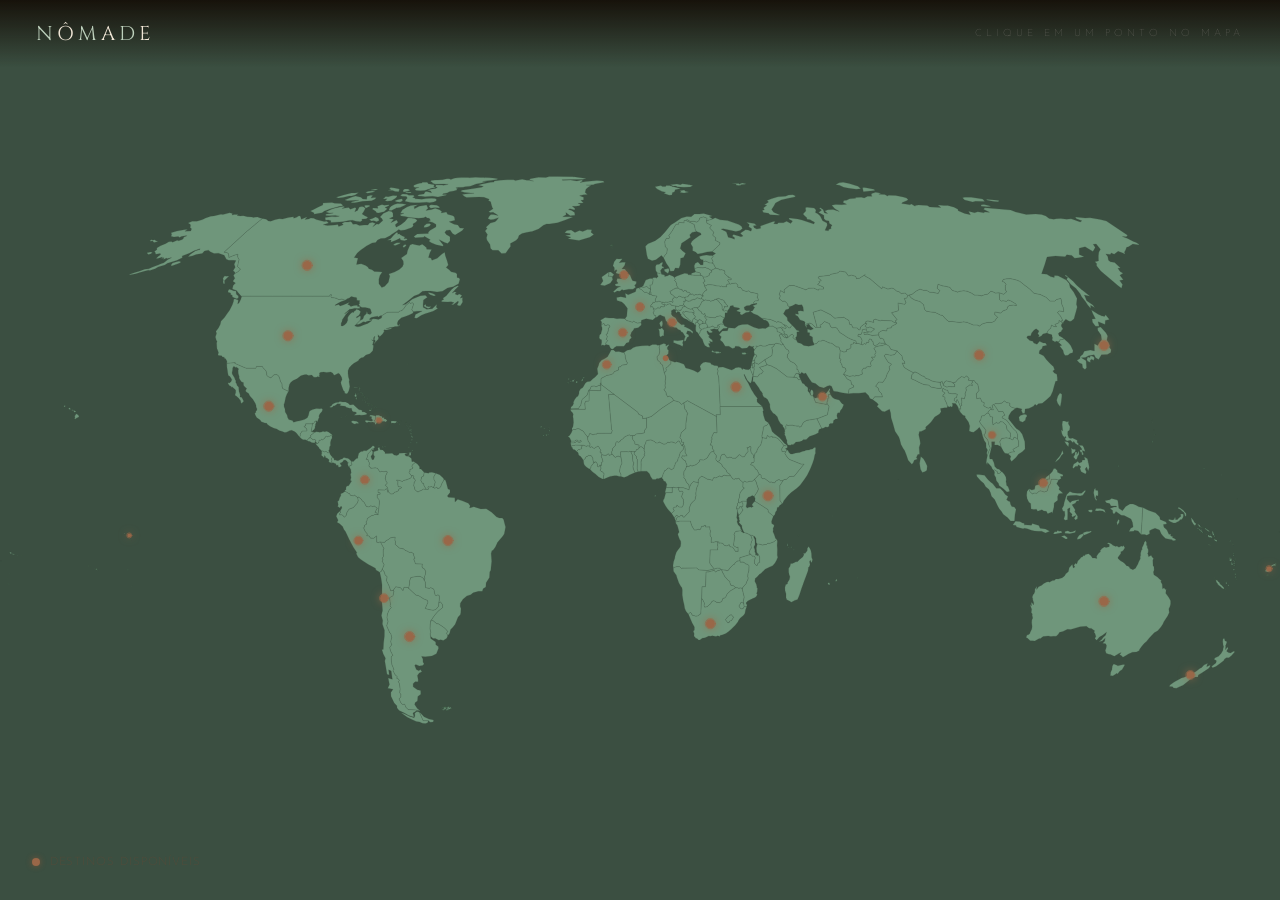
==== commit 5eab5b4e: "coisas" ====
--- a/world.html
+++ b/world.html
@@ -1,8 +1,8 @@
 <!doctype html>
 <html lang="en">
     <head>
-    <tittle>Mapa Mundi<tittle>
     <link rel ="stylesheet" href="style1.css" type="text/css" />
+    <title>Nômade</title>
     </head>
   <body>
     <div class="navbar">
@@ -1021,7 +1021,6 @@
       <title>França</title>
       <circle class="onda" cx="1000" cy="205" r="7"/>
       <circle class="icone-pin" cx="1000" cy="205" r="6"/>
-      <circle class="icone-circulo" cx="1000" cy="205" r="3.5"/>
       </a>
     </g>
 
@@ -1030,7 +1029,6 @@
         <title>Espanha</title>
         <circle class="onda" cx="973" cy="245" r="7"/>
         <circle class="icone-pin" cx="973" cy="245" r="6"/>
-        <circle class="icone-circulo" cx="973" cy="245" r="3.5"/>
         </a>
     </g>
 
@@ -1039,7 +1037,6 @@
         <title>Itália</title>
         <circle class="onda" cx="1050" cy="229" r="7"/>
         <circle class="icone-pin" cx="1050" cy="229" r="6"/>
-        <circle class="icone-circulo" cx="1050" cy="229" r="3.5"/>
         </a>
     </g>
 
@@ -1048,7 +1045,6 @@
         <title>Turquia</title>
         <circle class="onda" cx="1167" cy="251" r="7"/>
         <circle class="icone-pin" cx="1167" cy="251" r="6"/>
-        <circle class="icone-circulo" cx="1167" cy="251" r="3.5"/>
         </a>
     </g>
 
@@ -1057,7 +1053,6 @@
         <title>Reino Unido</title>
         <circle class="onda" cx="975" cy="155" r="7"/>
         <circle class="icone-pin" cx="975" cy="155" r="6"/>
-        <circle class="icone-circulo" cx="975" cy="155" r="3.5"/>
         </a>
     </g>
 
@@ -1066,7 +1061,6 @@
         <title>China</title>
         <circle class="onda" cx="1530" cy="280" r="8"/>
         <circle class="icone-pin" cx="1530" cy="280" r="7"/>
-        <circle class="icone-circulo" cx="1530" cy="280" r="4.5"/>
         </a>
       </g>
     
@@ -1075,7 +1069,6 @@
         <title>Tailândia</title>
         <circle class="onda" cx="1550" cy="405" r="6"/>
         <circle class="icone-pin" cx="1550" cy="405" r="5"/>
-        <circle class="icone-circulo" cx="1550" cy="405" r="2.5"/>
         </a>
     </g>
 
@@ -1084,7 +1077,6 @@
         <title>Japão</title>
         <circle class="onda" cx="1725" cy="265" r="8"/>
         <circle class="icone-pin" cx="1725" cy="265" r="7"/>
-        <circle class="icone-circulo" cx="1725" cy="265" r="4.5"/>
         </a>
     </g>
 
@@ -1093,7 +1085,6 @@
         <title>Estados Arabes Unidos</title>
         <circle class="onda" cx="1285" cy="345" r="7"/>
         <circle class="icone-pin" cx="1285" cy="345" r="6"/>
-        <circle class="icone-circulo" cx="1285" cy="345" r="3.5"/>
         </a>
     </g>
 
@@ -1102,7 +1093,6 @@
         <title>Malásia</title>
         <circle class="onda" cx="1630" cy="480" r="7"/>
         <circle class="icone-pin" cx="1630" cy="480" r="6"/>
-        <circle class="icone-circulo" cx="1630" cy="480" r="3.5"/>
         </a>
     </g>
 
@@ -1111,7 +1101,6 @@
       <title>Estados Unidos</title>
       <circle class="onda" cx="450" cy="250" r="8"/>
       <circle class="icone-pin" cx="450" cy="250" r="7"/>
-      <circle class="icone-circulo" cx="450" cy="250" r="4.5"/>
       </a>
     </g>
 
@@ -1120,7 +1109,6 @@
         <title>México</title>
         <circle class="onda" cx="420" cy="360" r="8"/>
         <circle class="icone-pin" cx="420" cy="360" r="7"/>
-        <circle class="icone-circulo" cx="420" cy="360" r="4.5"/>
         </a>
     </g>
 
@@ -1129,7 +1117,6 @@
         <title>Canadá</title>
         <circle class="onda" cx="480" cy="140" r="8"/>
         <circle class="icone-pin" cx="480" cy="140" r="7"/>
-        <circle class="icone-circulo" cx="480" cy="140" r="4.5"/>
         </a>
     </g>
 
@@ -1138,7 +1125,6 @@
         <title>República Dominicana</title>
         <circle class="onda" cx="592" cy="382" r="5"/>
         <circle class="icone-pin" cx="592" cy="382" r="4"/>
-        <circle class="icone-circulo" cx="592" cy="382" r="1.5"/>
         </a>
     </g>
 
@@ -1147,7 +1133,6 @@
         <title>Brasil</title>
         <circle class="onda" cx="700" cy="570" r="8"/>
         <circle class="icone-pin" cx="700" cy="570" r="7"/>
-        <circle class="icone-circulo" cx="700" cy="570" r="4.5"/>
         </a>
     </g>
 
@@ -1156,7 +1141,6 @@
         <title>Argentina</title>
         <circle class="onda" cx="640" cy="720" r="8"/>
         <circle class="icone-pin" cx="640" cy="720" r="7"/>
-        <circle class="icone-circulo" cx="640" cy="720" r="4.5"/>
         </a>
     </g>
 
@@ -1165,7 +1149,6 @@
         <title>Chile</title>
         <circle class="onda" cx="600" cy="660" r="7"/>
         <circle class="icone-pin" cx="600" cy="660" r="6"/>
-        <circle class="icone-circulo" cx="600" cy="660" r="3.5"/>
         </a>
     </g>
     
@@ -1174,7 +1157,6 @@
         <title>Peru</title>
         <circle class="onda" cx="560" cy="570" r="7"/>
         <circle class="icone-pin" cx="560" cy="570" r="6"/>
-        <circle class="icone-circulo" cx="560" cy="570" r="3.5"/>
         </a>
     </g>
 
@@ -1183,7 +1165,6 @@
         <title>Colômbia</title>
         <circle class="onda" cx="570" cy="475" r="7"/>
         <circle class="icone-pin" cx="570" cy="475" r="6"/>
-        <circle class="icone-circulo" cx="570" cy="475" r="3.5"/>
         </a>
     </g>
 
@@ -1192,7 +1173,6 @@
         <title>Marrocos</title>
         <circle class="onda" cx="948" cy="295" r="7"/>
         <circle class="icone-pin" cx="948" cy="295" r="6"/>
-        <circle class="icone-circulo" cx="948" cy="295" r="3.5"/>
         </a>
     </g>
 
@@ -1201,7 +1181,6 @@
         <title>Egito</title>
         <circle class="onda" cx="1150" cy="330" r="8"/>
         <circle class="icone-pin" cx="1150" cy="330" r="7"/>
-        <circle class="icone-circulo" cx="1150" cy="330" r="4.5"/>
         </a>
     </g>
 
@@ -1210,7 +1189,6 @@
         <title>Africa do Sul</title>
         <circle class="onda" cx="1110" cy="700" r="8"/>
         <circle class="icone-pin" cx="1110" cy="700" r="7"/>
-        <circle class="icone-circulo" cx="1110" cy="700" r="4.5"/>
         </a>
     </g>
 
@@ -1219,7 +1197,6 @@
         <title>Tunísia</title>
         <circle class="onda" cx="1040" cy="285" r="4"/>
         <circle class="icone-pin" cx="1040" cy="285" r="4"/>
-        <circle class="icone-circulo" cx="1040" cy="285" r="1.5"/>
         </a>
     </g>
 
@@ -1228,7 +1205,6 @@
         <title>Quênia</title>
         <circle class="onda" cx="1200" cy="500" r="8"/>
         <circle class="icone-pin" cx="1200" cy="500" r="7"/>
-        <circle class="icone-circulo" cx="1200" cy="500" r="3.5"/>
         </a>
     </g>
 
@@ -1237,7 +1213,6 @@
         <title>Austrália</title>
         <circle class="onda" cx="1725" cy="665" r="8"/>
         <circle class="icone-pin" cx="1725" cy="665" r="7"/>
-        <circle class="icone-circulo" cx="1725" cy="665" r="4.5"/>
         </a>
     </g>
 
@@ -1246,7 +1221,6 @@
         <title>Fiji</title>
         <circle class="onda" cx="1983" cy="614" r="5"/>
         <circle class="icone-pin" cx="1983" cy="614" r="4"/>
-        <circle class="icone-circulo" cx="1983" cy="614" r="1.5"/>
         </a>
     </g>
 
@@ -1255,7 +1229,6 @@
         <title>Nova Zelândia</title>
         <circle class="onda" cx="1860" cy="780" r="7"/>
         <circle class="icone-pin" cx="1860" cy="780" r="6"/>
-        <circle class="icone-circulo" cx="1860" cy="780" r="2.5"/>
         </a>
     </g>
 
@@ -1264,7 +1237,6 @@
         <title>Polinésia Francesa</title>
         <circle class="onda" cx="202" cy="562" r="4"/>
         <circle class="icone-pin" cx="202" cy="562" r="3"/>
-        <circle class="icone-circulo" cx="202" cy="562" r="0.8"/>
         </a>
     </g>
 
@@ -2058,7 +2030,7 @@
                 <li>
                   <a href="natales.html" class="link-cidade">
                     <div class="cidade-info">
-                      <span class="cidade-nome">Puetos Natales</span>
+                      <span class="cidade-nome">Puertos Natales</span>
                       <span class="popup-cidade-desc">Portal para a Patagônia selvagem</span>
                     </div>
                     <span class="cidade_setinha">-></span>
--- a/style1.css
+++ b/style1.css
@@ -7,11 +7,12 @@
 }
 
 :root {
-    --fundo:      #150f08;
-    --mapa:       #231a10;
-    --mapa-borda: #454341;
-    --hover:      #332618;
-    --laranja:    #E8602C;
+    
+    --fundo:      #3b4f41;
+    --mapa:       #6f967b;
+    --mapa-borda: #3b4f41;
+    --hover:      #4d7c5b;
+    --laranja:    #996748;
     --laranja-glow: rgba(232, 96, 44, 0.35);
     --texto:      #c9b99a;
     --texto-claro:#f0e6d6;
@@ -51,7 +52,7 @@
 }
 
 .logo span {
-    color: var(--laranja);
+    color: #bed1bd;
 }
 
 .instrucao {
@@ -97,10 +98,6 @@
     r: 7;
 }
 
-.marcador .icone-circulo {
-    fill: var(--fundo);
-    pointer-events: none;
-}
 
 /* Onda de pulso */
 .onda {
@@ -255,7 +252,7 @@
 
 .popup-cidade-desc{
     font-size: 0.78rem;
-    color:#5a3817;
+    color:#715a43;
 }
 
 .cidade-setinha{
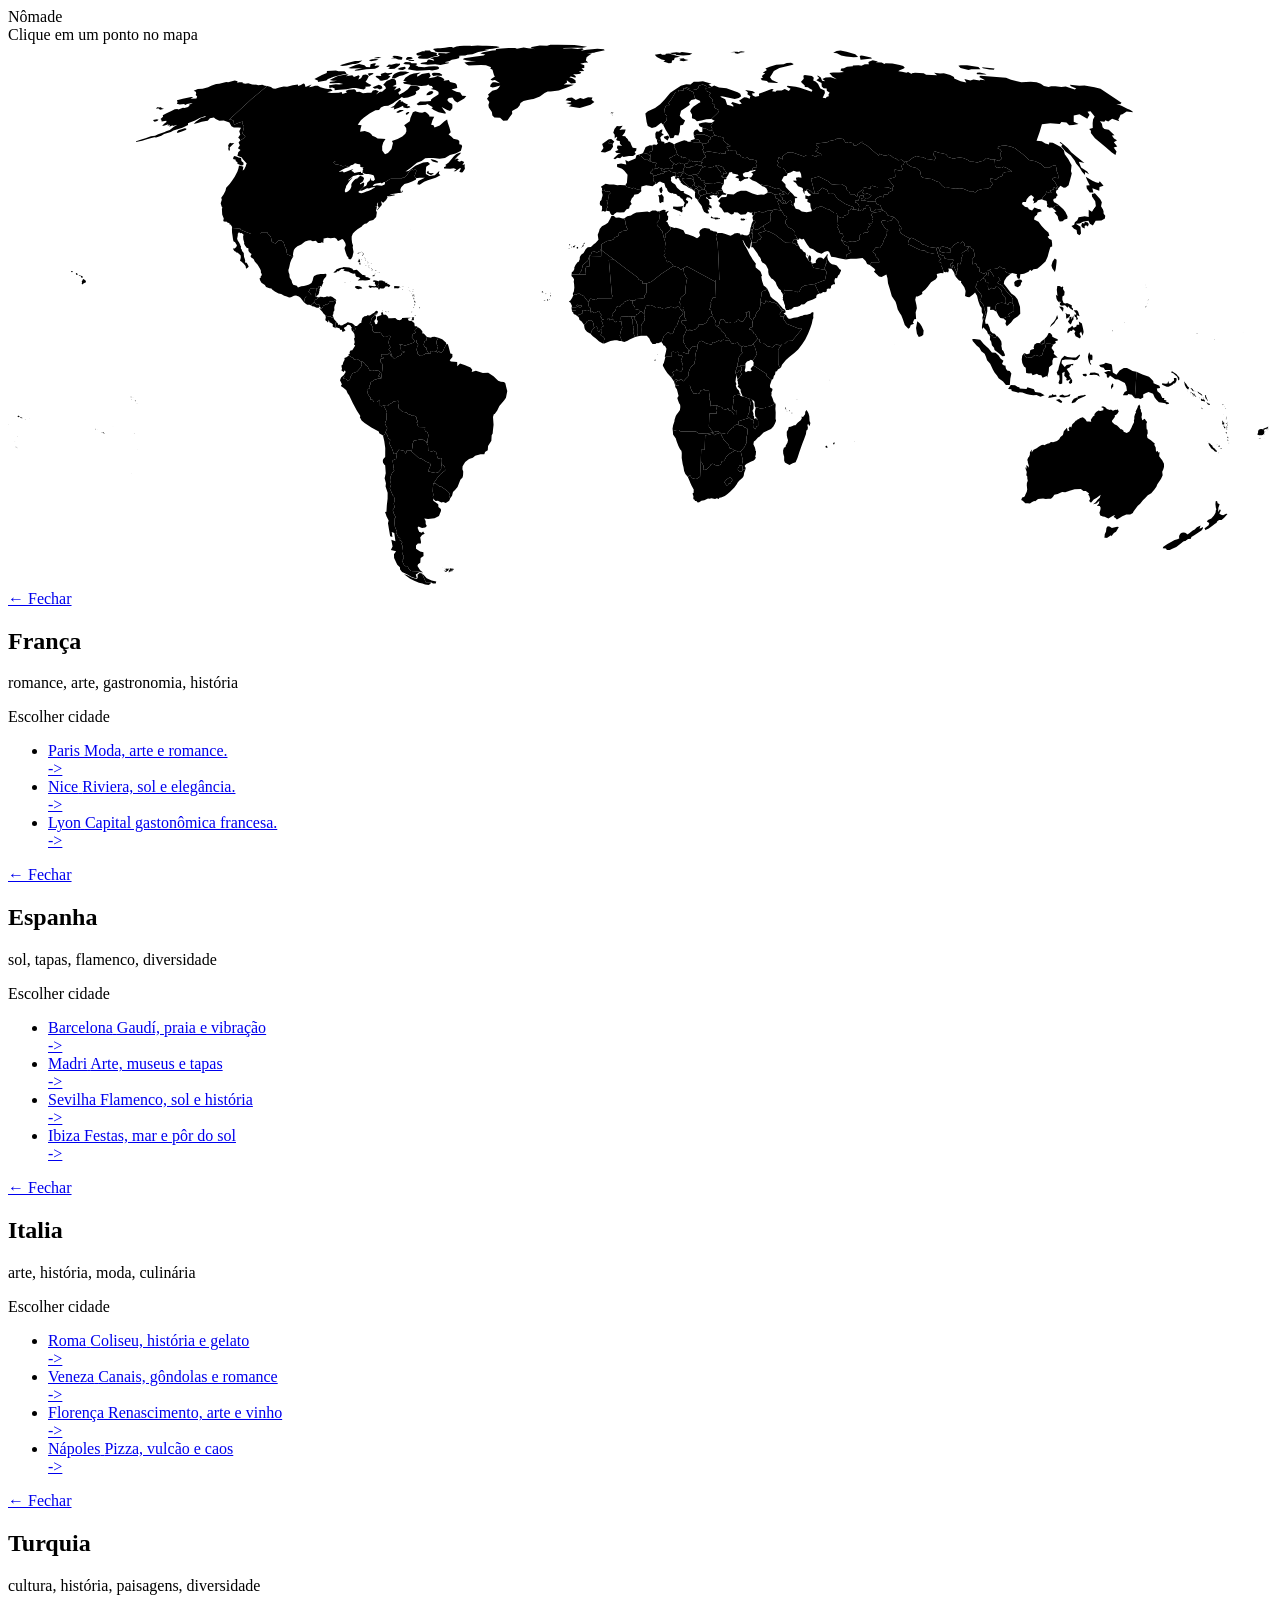
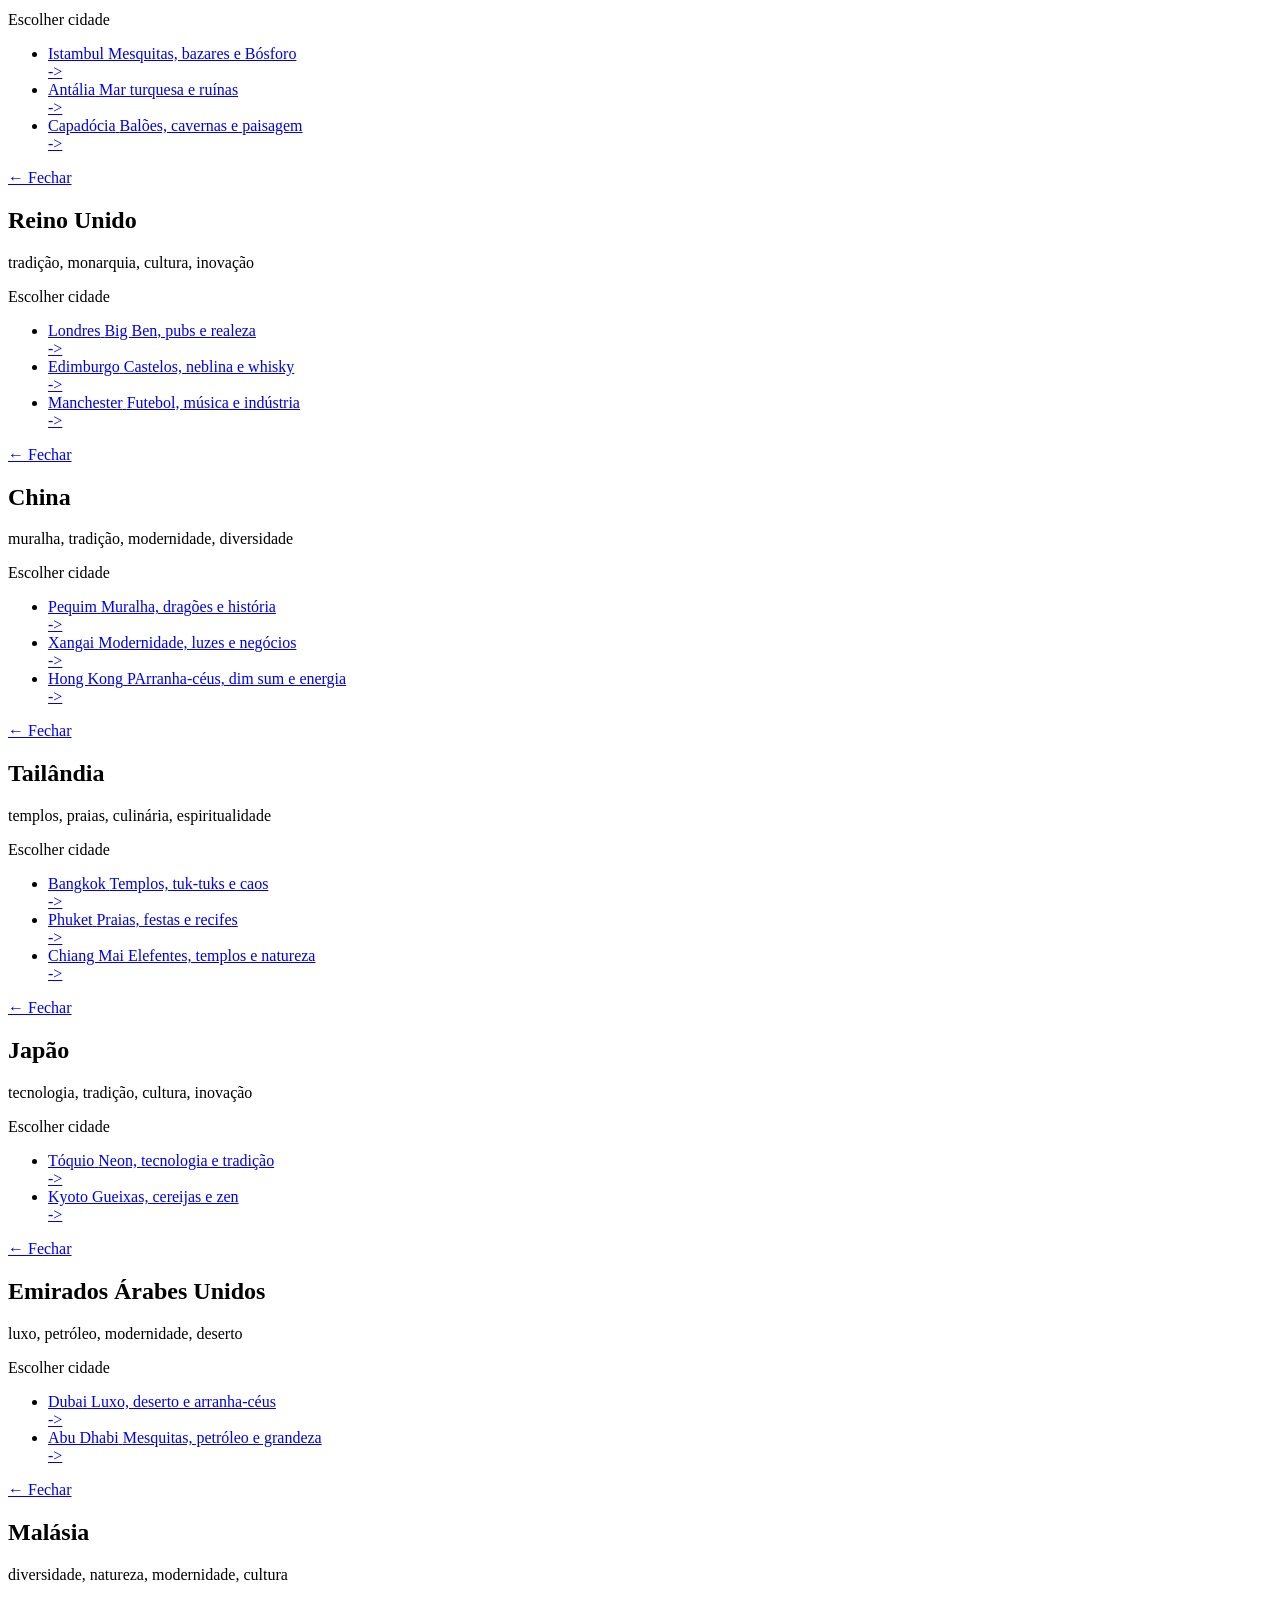
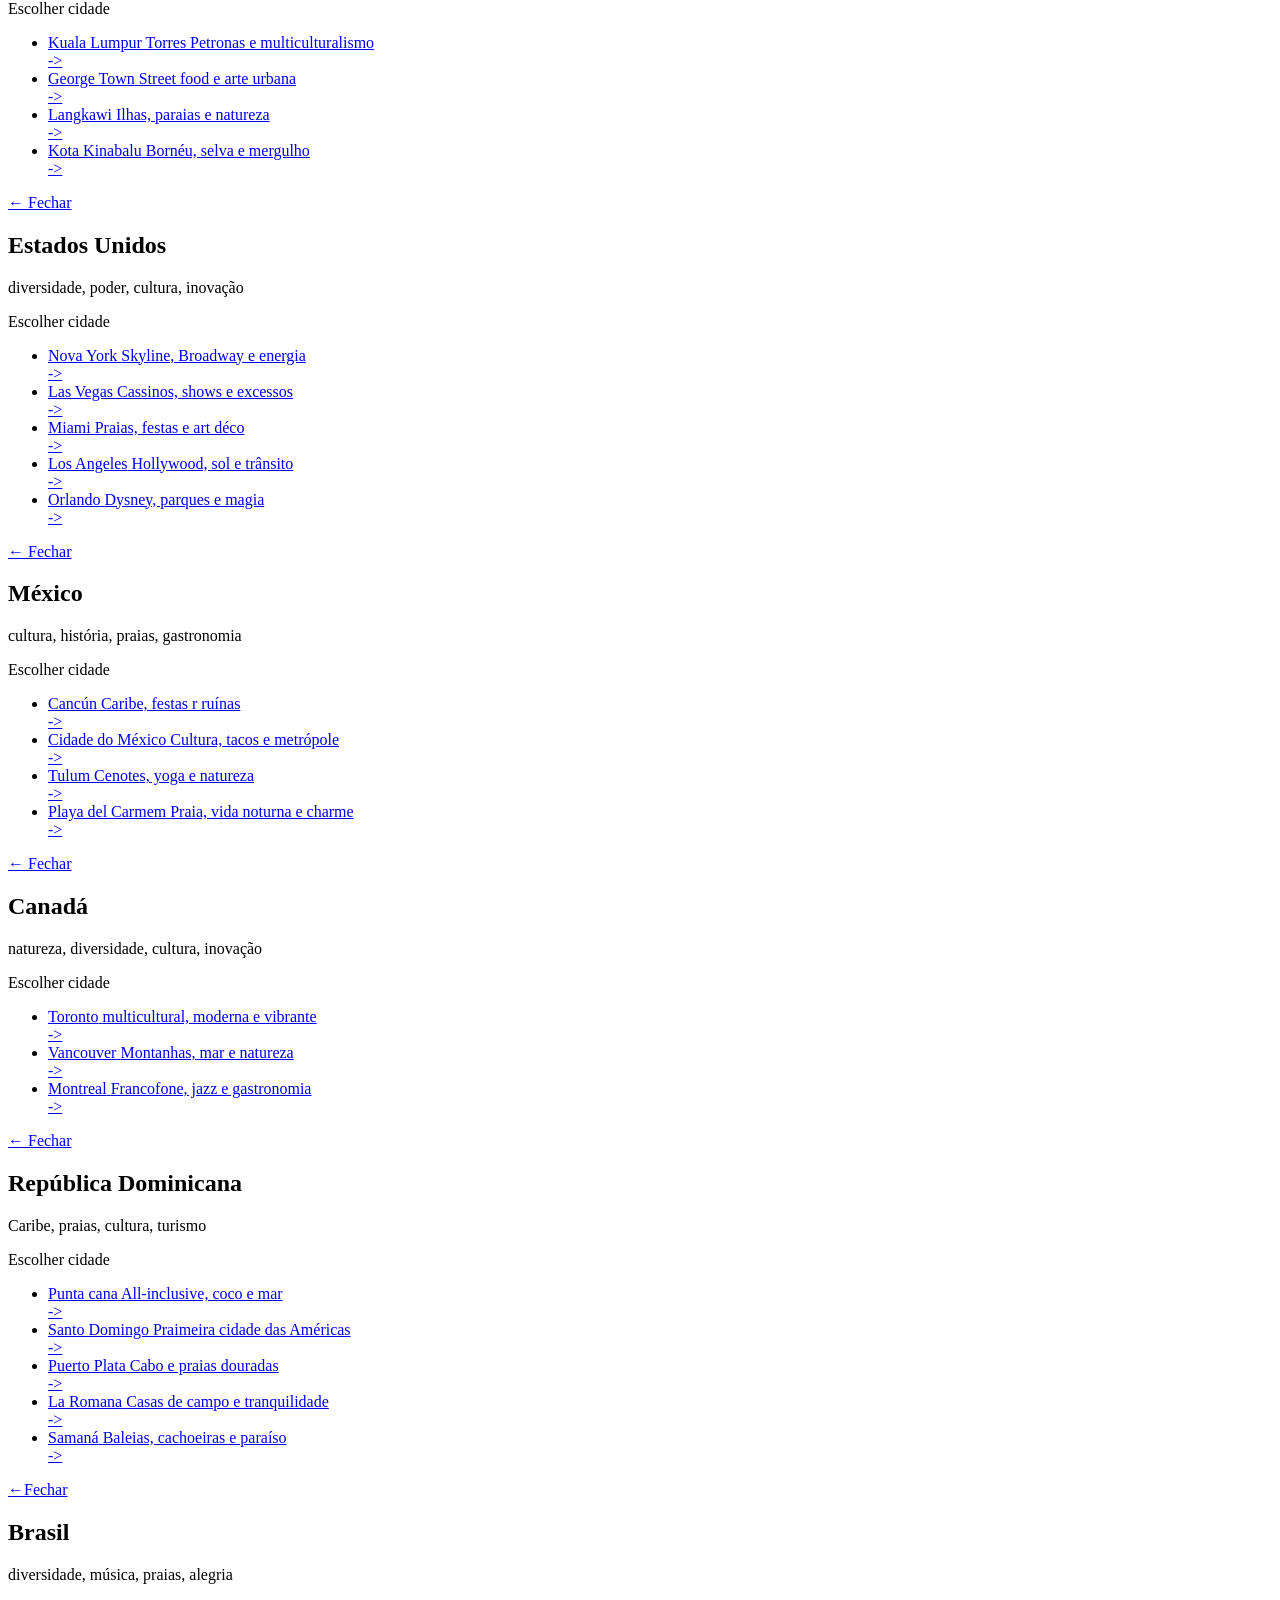
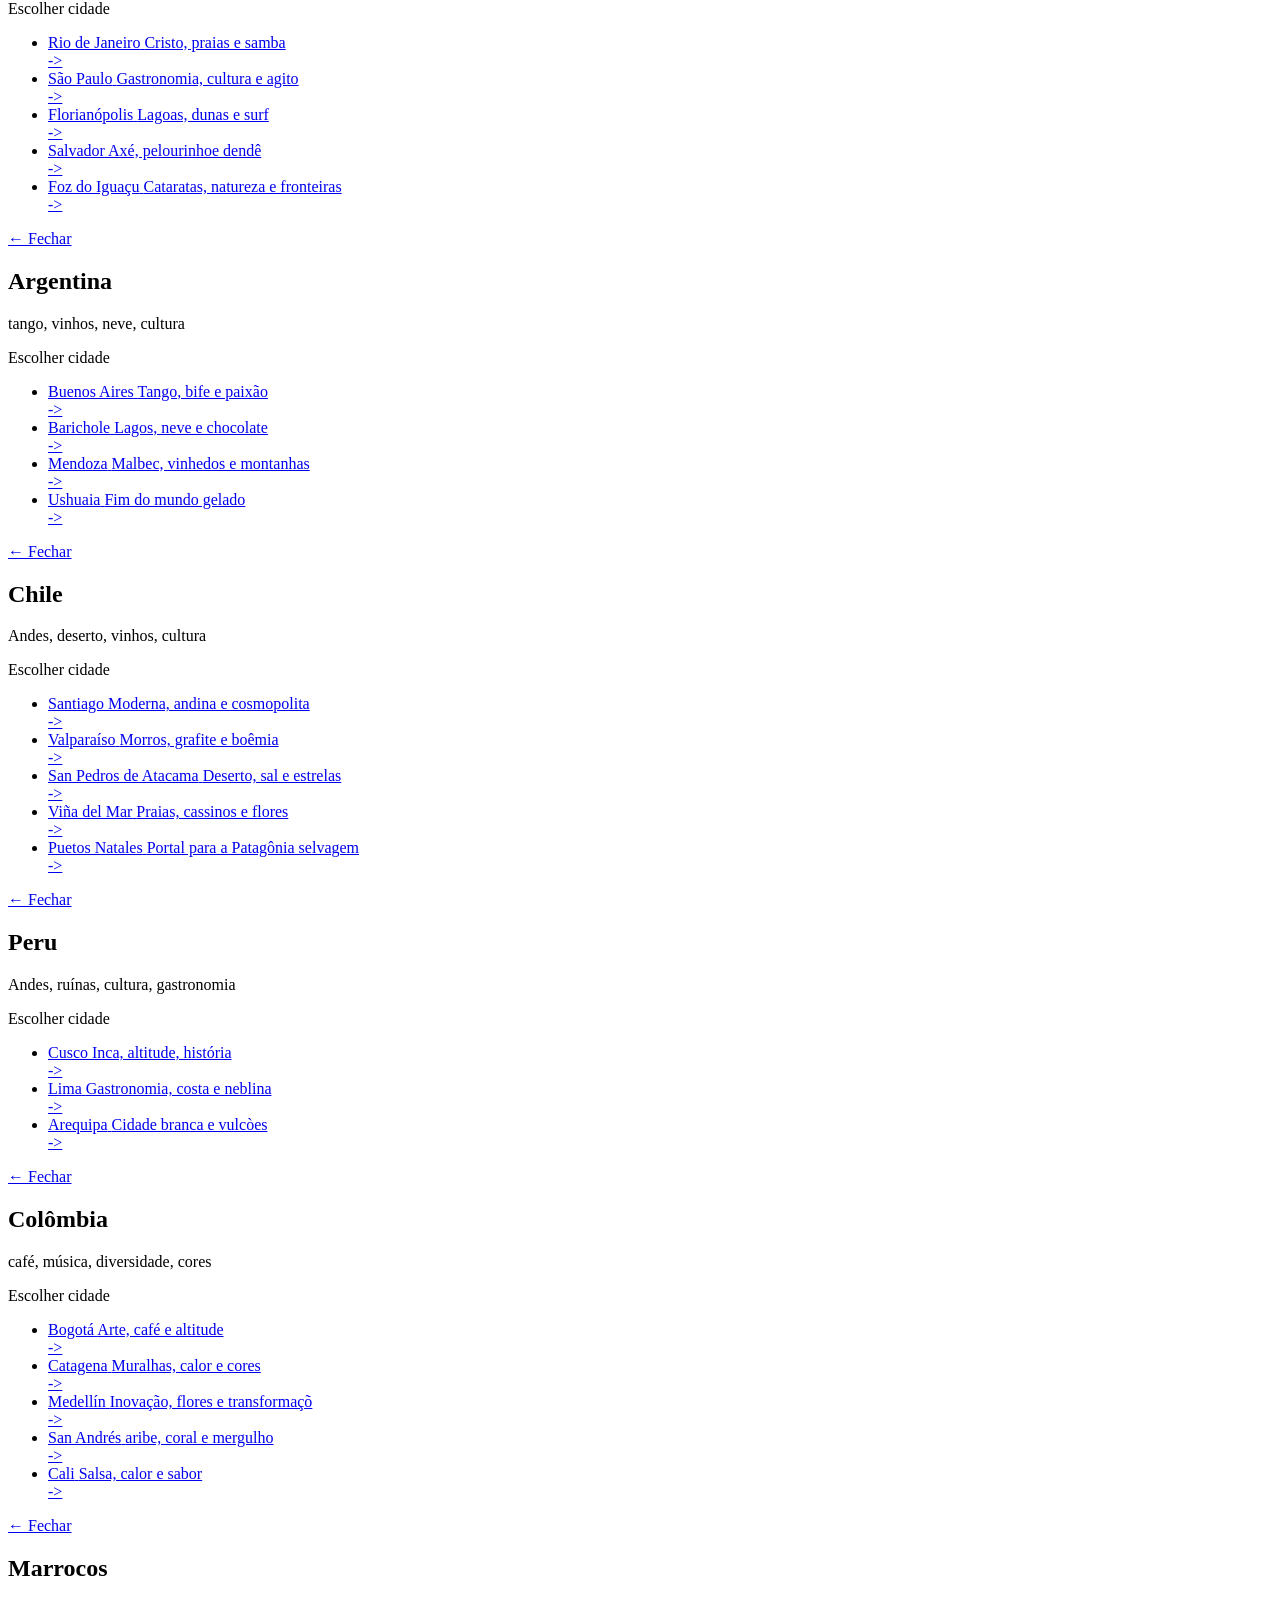
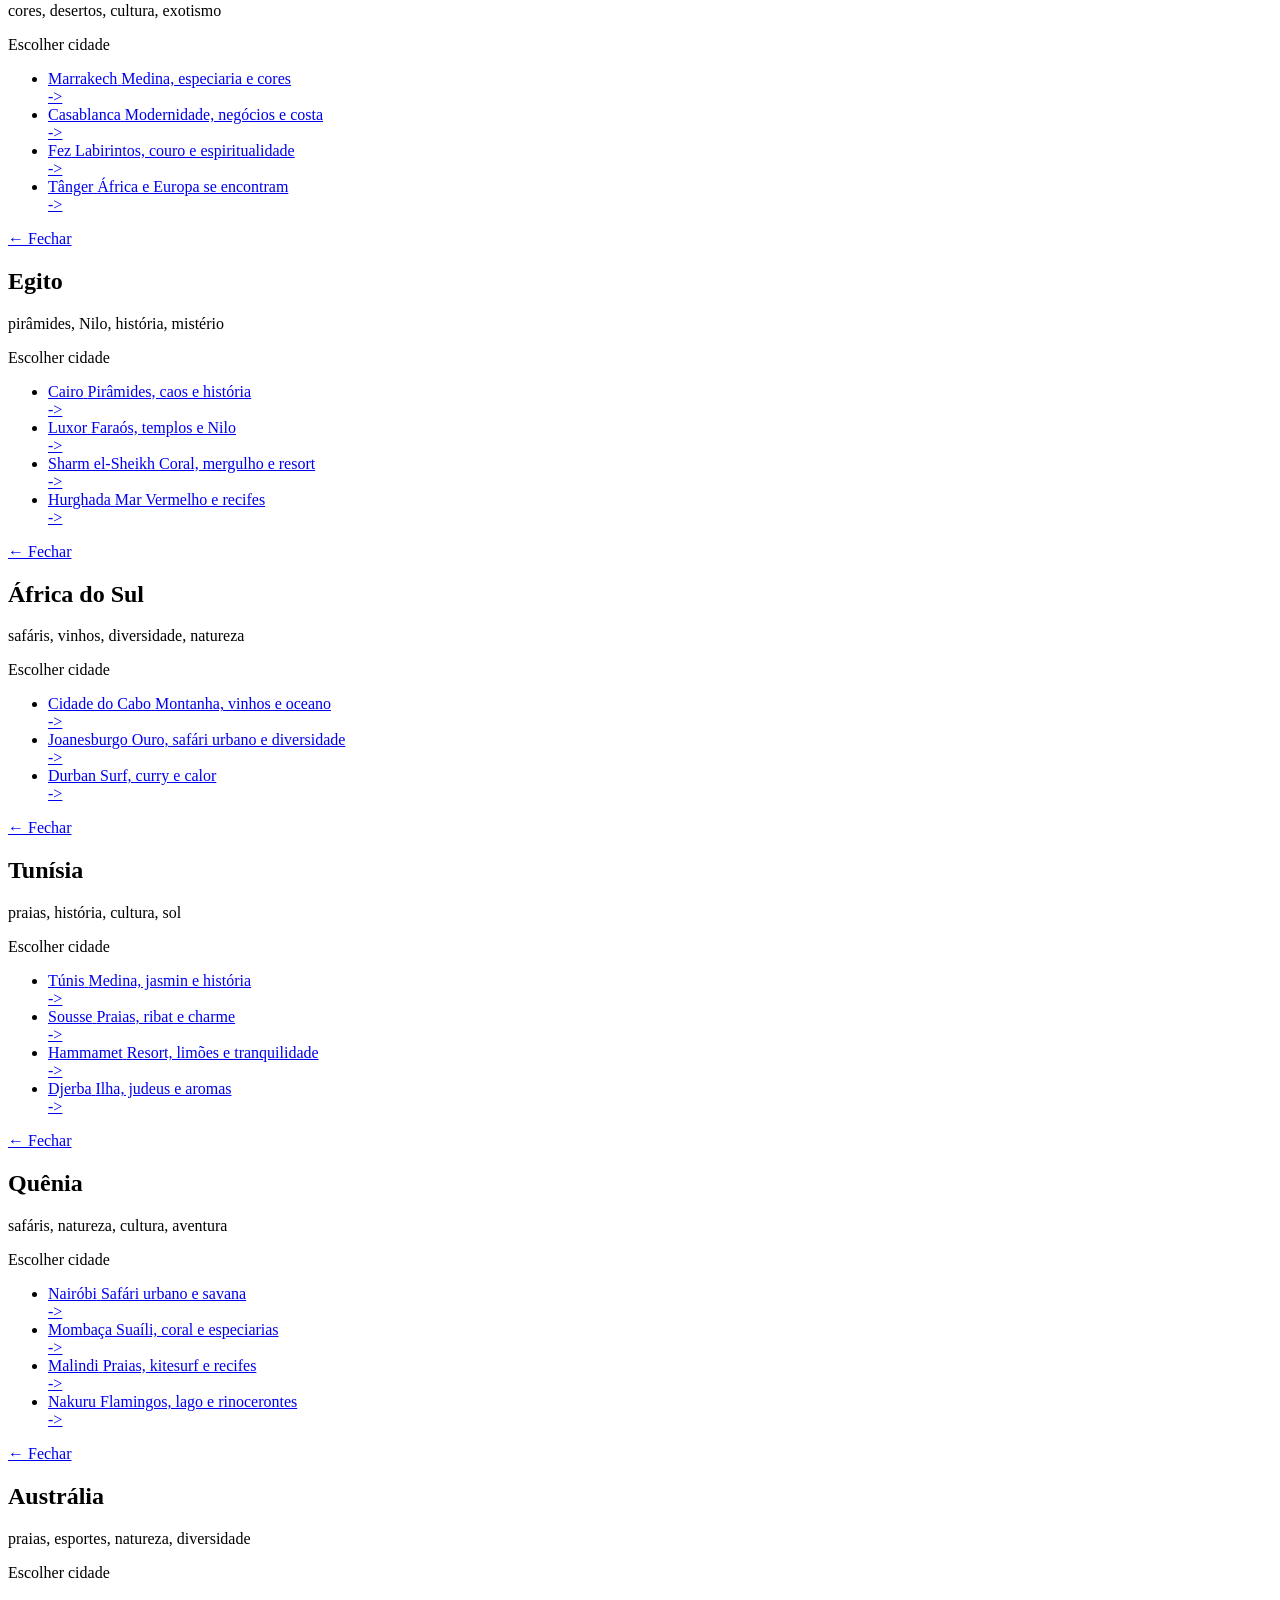
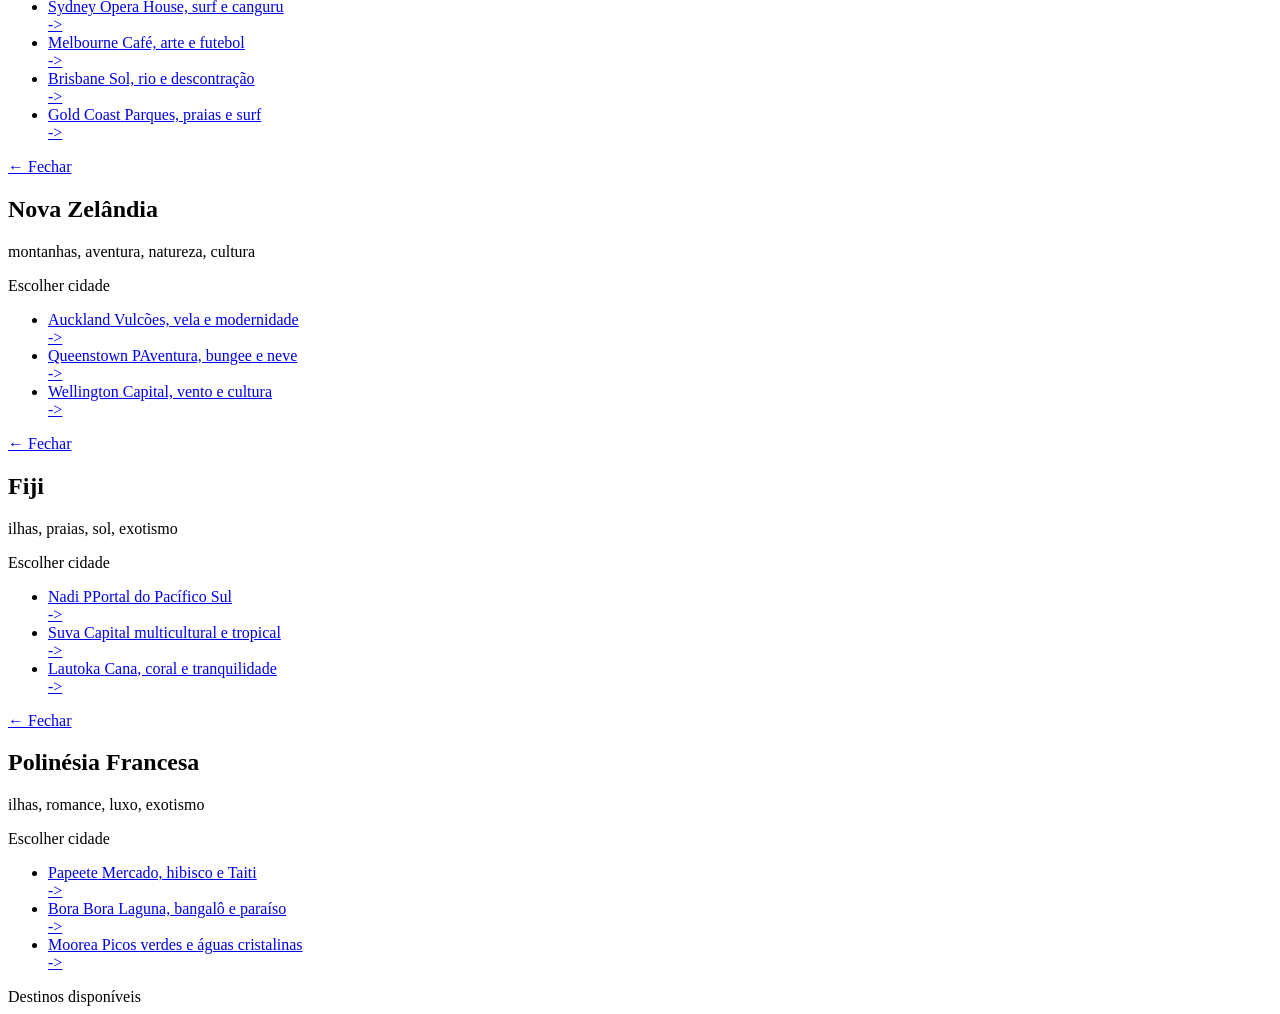
==== commit c0690357: "gogomfd" ====
--- a/world.html
+++ b/world.html
@@ -1,8 +1,8 @@
 <!doctype html>
 <html lang="en">
     <head>
-    <link rel ="stylesheet" href="style1.css" type="text/css" />
-    <title>Nômade</title>
+    <link rel ="stylesheet" href="style_mapa.css" type="text/css" />
+     <title>Nômade</title>
     </head>
   <body>
     <div class="navbar">
@@ -49,9 +49,11 @@
     <path d="M1088 228l0.4 1.2 1.4-0.6 1.2 1.7 1.3 0.7 0.6 2.3-0.5 2.2 1 2.7 2.3 1.5 0.1 1.7-1.7 0.9-0.1 2.1-2.2 3.1-0.9-0.4-0.2-1.4-3.1-2.2-0.7-3 0.1-4.4 0.5-1.9-0.9-1-0.5-2.1 1.9-3.1z" id="AL" name="Albania">
     </path>
     <a xlink:href="#popupEAU">
+      <title>EMIRADOS ÁRABES UNIDOS</title>
     <path class="pais" d="M1296.2 336.7l1.3 5.1-2.8 0 0 4.2 1.1 0.9-2.4 1.3 0.2 2.6-1.3 2.6 0 2.6-1 1.4-16.9-3.2-2.7-6.6-0.3-1.4 0.9-0.4 0.4 1.8 4.2-1 4.6 0.2 3.4 0.2 3.3-4.4 3.7-4.1 3-4 1.3 2.2z" id="AE" name="United Arab Emirates">
     </path></a>
     <a xlink:href="#popupAR">
+      <title>ARGENTINA</title>
     <path class="Argentina pais" d="M 669.1 851.7 666.1 851.5 661.1 851.5 655.1 837.9 658.2 840.7 662.5 845.3 670.3 849 677.6 850.5 676.8 853.5 672.4 853.8 669.1 851.7 Z">
     </path>
     <path class="Argentina pais" d="M 638.6 644.7 649.9 655.1 654.5 656.1 661.8 660.9 667.7 663.4 668.8 666.2 664.6 676 670.4 677.7 676.7 678.7 680.9 677.7 685.2 672.7 685.5 667.1 688.1 665.8 691.3 669.6 691.7 674.7 687.5 678.2 684.2 680.8 678.9 687.1 672.9 695.8 672.4 701 672 707.6 673.2 714 672.3 715.4 672.7 719.5 673 722.9 680.8 728.4 681 732.8 684.9 735.6 685.2 738.7 681.9 746.9 674.9 750.4 664.7 751.7 658.7 751 660.8 754.9 660.9 759.6 662.7 762.8 660.2 765.1 655.1 766 649.5 763.6 648 765.3 650.5 771.6 654.5 773.5 656.8 771.5 659.3 774.8 655.1 776.8 652.2 780.8 653.4 787.1 653.3 790.5 648.5 790.5 645.5 793.7 645.6 798.5 652.1 803.1 657.3 804.3 657.5 810 652.9 813.5 652.3 820.8 648.8 823.2 647.9 826.1 652.1 832.6 656.7 836.1 654.6 835.8 649.7 834.8 637.6 834 634.1 830.4 632.2 825.8 629.1 826.2 626.5 823.9 623.4 817.4 626.1 814.6 626.2 810.7 624.4 807.5 625.1 802.1 624 793.8 622.2 790.1 624 788.9 622.6 786.5 619.8 785.3 620.6 782.6 617.5 780.2 613.8 772.9 615.5 771.6 612.2 763.8 611.4 757.3 611.2 751.6 613.7 749.3 610.4 743 608.8 737.2 611.8 733 610.4 727.6 612 721.4 610.6 715.5 609 714.3 604.1 703.2 606.2 696.6 604.5 690.4 605.4 684.5 608 678.5 611.3 674.5 609.3 672 610.1 669.9 608.5 659.2 614.1 656.1 615.3 649.4 614.4 647.8 618.4 642 625.9 643.6 629.6 648.2 631.2 643 637.6 643.3 638.6 644.7 Z">
@@ -60,6 +62,7 @@
     <path d="M1230.8 253l-1.8 0.2-2.8-3.7-0.2-1-2.3 0-1.9-1.7-1 0.1-2.4-1.8-4.2-1.6-0.1-3.1-1.3-2.2 7-1 1.4 1.6 2.2 1.1-0.7 1.6 3.2 2.2-1.1 2.1 2.6 1.7 2.5 1 0.9 4.5z" id="AM" name="Armenia">
     </path>
     <a xlink:href="#popupAU">
+      <title>AUSTRÁLIA</title>
     <path class="Australia pais" d="M 1743 763.6 1746.7 765.8 1750 764.9 1754.9 763.7 1757.7 764.1 1753.2 771.7 1749.9 773.8 1745.9 779 1745.3 777.2 1738.7 781.6 1737.9 781.3 1734.9 781.1 1735.4 775.7 1737.4 771.5 1738 765.9 1740 763 1743 763.6 Z">
     </path>
     <path class="Australia pais" d="M 1793.5 590.2 1794.7 595.2 1798.7 592.8 1800.1 595.5 1802.4 598 1801.3 600.9 1801.5 606.4 1801.7 609.6 1803 610.4 1803.4 615.9 1802.2 619.2 1803 623.5 1808.4 626.9 1811.6 629.9 1814.8 632.7 1813.7 634.3 1816 638.3 1816.5 645.3 1819.1 643.9 1820.6 646.6 1822.2 645.7 1821.5 652.5 1824.4 656.4 1826.3 658.8 1829.1 664 1829.1 669.2 1828.1 672.9 1826.3 676.8 1827 682.3 1824.5 688 1822.4 691 1818.6 696.7 1817.1 700.4 1814 705 1809 710.8 1803.5 714 1799.1 718.9 1795.8 722.1 1791.4 727.6 1787.7 730.8 1783.8 735.6 1780.7 740 1779.9 742.1 1775.6 744.3 1769.5 744.5 1763.2 747.2 1759.4 749.6 1754.6 752.4 1751.9 749.5 1749.3 748.4 1751.9 745.1 1748.4 746.3 1741.2 750.9 1737.6 749.2 1735.2 748.2 1732.4 747.7 1728.3 745.9 1727 741.9 1728.5 737.1 1728.9 733.8 1727.5 731.2 1722.8 730.5 1726 727.3 1726.9 722.6 1722.2 727 1716.9 728.2 1721.4 724.7 1723.9 721 1727.4 717.8 1729 713.1 1722.2 718.5 1717.9 720.7 1713.6 725.8 1710.6 723.2 1712.3 719.8 1710.9 715.1 1709.1 712.7 1710.7 711.2 1705.4 707.3 1701.6 707.2 1697.6 704 1687.7 704.6 1679.8 706.9 1672.9 709.1 1667.9 708.7 1660.9 712 1655.6 713.4 1653.3 716.8 1650.3 719.4 1645.6 719.6 1642 720.1 1637.8 719 1633.6 719.7 1629.8 720 1625.3 723.4 1623.8 723.1 1620.4 724.9 1617 726.9 1613.2 726.7 1609.7 726.7 1605.6 722.6 1603.2 721.4 1604.7 717.7 1607.6 716.8 1609.1 715.4 1609.7 713.1 1612 708.6 1612.7 704.8 1612 698.3 1612.2 694.6 1613.6 691 1612.7 686.8 1613 684.9 1611.3 682.3 1612 677.3 1610.1 672.2 1610 669.5 1611.8 672.3 1611.3 666.3 1613.6 668.2 1614.7 670.7 1615.3 667.4 1613.7 662.3 1613.6 660.3 1612.8 658.4 1614.1 654.7 1615.6 653.1 1616.9 649.9 1617 646.1 1620.1 641.5 1619.7 646.4 1622.8 642 1627.7 639.8 1630.9 637.1 1635.6 634.7 1638.2 634.2 1639.6 635 1644.4 632.6 1647.9 631.9 1649 630.5 1650.5 629.9 1653.6 630.1 1659.8 628.2 1663.3 625.3 1665.3 621.9 1669.2 618.7 1669.9 616.1 1670.6 612.6 1675.5 607.1 1676.9 612.7 1679.5 611.4 1678 608.4 1680.3 605.3 1682.5 606.7 1684 601.8 1687.5 598.6 1689.3 596.1 1692.2 595 1692.6 593.2 1694.9 593.9 1695.3 592.3 1697.9 591.4 1700.7 590.5 1704.4 593.5 1707 597.3 1710.5 597.3 1714 597.9 1713.3 594.4 1716.8 589.3 1719.5 587.6 1718.9 586 1721.8 582.3 1725.5 580 1728.2 580.8 1733.1 579.6 1733.4 576.3 1729.5 574.2 1732.6 573.3 1736.2 574.9 1738.9 577.5 1743.4 579.1 1745.1 578.5 1748.4 580.5 1751.9 578.6 1753.9 579.2 1755.4 577.9 1757.6 581.1 1755.6 584.6 1753.1 587.2 1751.2 587.4 1751.5 589.9 1749.3 593.1 1746.8 596.3 1747 598.1 1750.8 601.7 1754.8 603.7 1757.3 605.9 1760.6 609.7 1762.2 609.7 1764.8 611.4 1765.3 613.4 1770.2 615.5 1774.3 613.3 1776.1 609.9 1777.8 607 1779.1 603.5 1781.7 598.4 1781.5 595.3 1782.2 593.4 1782.1 589.8 1783.5 584.9 1784.8 583.6 1784.2 581.5 1786 578.1 1787.5 574.6 1787.9 572.7 1790.2 570.3 1791.5 573.5 1791.4 577.5 1792.7 578.3 1792.6 581 1794.2 584.2 1794.1 587.9 1793.5 590.2 Z">
@@ -91,6 +94,7 @@
     <path d="M662.5 631.4l-0.3-2-5.4-3.3-5.2-0.1-9.6 1.9-2.1 5.6 0.2 3.5-1.5 7.7-1-1.4-6.4-0.3-1.6 5.2-3.7-4.6-7.5-1.6-4 5.8-3.9 0.9-3.1-8.9-3.7-7.2 1.1-6.2-3.2-2.7-1.2-4.6-3.2-4.4 2.9-6.9-2.9-5.4 1.1-2.2-1.2-2.4 1.9-3.2-0.3-5.4 0-4.6 1.1-2.1-5.5-10.4 4.2 0.6 2.9-0.2 1.1-1.9 4.8-2.6 2.9-2.4 7.3-1.1-0.4 4.8 0.9 2.5-0.3 4.3 6.5 5.7 6.4 1.1 2.3 2.4 3.9 1.3 2.5 1.8 3.5 0 3.4 1.9 0.5 3.7 1.2 1.9 0.3 2.7-1.7 0.1 2.8 7.5 10.7 0.3-0.5 3.7 0.8 2.5 3.2 1.8 1.7 4-0.6 5.1-1.3 2.8 0.8 3.6-1.6 1.4z" id="BO" name="Bolivia">
     </path>
     <a xlink:href="#popupBR">
+      <title>BRASIL</title>
     <path class="pais" d="M665.8 489.6l3.1 0.6 0.6-1.4-1-1.2 0.6-1.9 2.3 0.6 2.7-0.7 3.2 1.4 2.5 1.3 1.7-1.7 1.3 0.2 0.8 1.8 2.7-0.4 2.2-2.5 1.8-4.7 3.4-5.9 2-0.3 1.3 3.6 3 11.2 3.1 1.1 0.1 4.4-4.3 5.3 1.7 1.9 10.1 1 0.2 6.5 4.3-4.2 7.1 2.3 9.5 3.9 2.8 3.7-0.9 3.6 6.6-2 11 3.4 8.5-0.2 8.4 5.3 7.4 7.2 4.4 1.8 4.8 0.3 2.1 2 2 8.2 1.1 3.9-2.1 10.6-2.7 4.2-7.7 8.9-3.4 7.3-4 5.5-1.4 0.2-1.3 4.7 0.9 12-1.1 9.9-0.3 4.2-1.6 2.6-0.5 8.6-5.2 8.3-0.5 6.7-4.3 2.7-1.1 3.9-6 0-8.5 2.4-3.7 2.9-6 1.9-6.1 5.1-4.1 6.4-0.3 4.8 1.3 3.5-0.3 6.5-0.8 3.1-3.4 3.6-4.5 11.3-4 5-3.2 3.1-1.5 6.1-2.9 3.6-2.1-3.6 1.8-3.1-3.8-4.3-4.8-3.6-6.3-4.1-1.9 0.2-6.3-5-3.4 0.7 6-8.7 5.3-6.3 3.3-2.6 4.2-3.5-0.4-5.1-3.2-3.8-2.6 1.3 0.7-3.7 0.3-3.8-0.3-3.6-2.1-1.1-2 1-2.1-0.3-0.8-2.4-1.1-5.9-1.2-1.9-3.9-1.8-2.2 1.3-5.9-1.3-0.4-8.7-2-3.5 1.6-1.4-0.8-3.6 1.3-2.8 0.6-5.1-1.7-4-3.2-1.8-0.8-2.5 0.5-3.7-10.7-0.3-2.8-7.5 1.7-0.1-0.3-2.7-1.2-1.9-0.5-3.7-3.4-1.9-3.5 0-2.5-1.8-3.9-1.3-2.3-2.4-6.4-1.1-6.5-5.7 0.3-4.3-0.9-2.5 0.4-4.8-7.3 1.1-2.9 2.4-4.8 2.6-1.1 1.9-2.9 0.2-4.2-0.6-3.2 1.1-2.6-0.7-0.1-9.7-4.4 3.7-5-0.1-2.3-3.5-3.8-0.3 1-2.8-3.3-3.9-2.6-5.8 1.5-1.1-0.2-2.8 3.4-1.8-0.7-3.5 1.4-2.2 0.3-3 6.3-4.4 4.6-1.2 0.8-1 5.1 0.3 2.2-17.6 0.1-2.8-0.9-3.6-2.6-2.4 0.1-4.7 3.2-1 1.1 0.7 0.2-2.5-3.3-0.7 0-4 11 0.2 1.9-2.3 1.6 2.1 1 3.8 1.1-0.8 3.1 3.4 4.4-0.4 1.1-2 4.2-1.5 2.4-1.1 0.7-2.7 4.1-1.8-0.3-1.4-4.8-0.5-0.7-4.1 0.3-4.3-2.5-1.6 1.1-0.6 4.1 0.8 4.5 1.6 1.7-1.5 4.1-1 6.4-2.4 2.1-2.5-0.7-1.8 3-0.2 1.2 1.4-0.8 2.9 2 0.9 1.2 3-1.6 2.3-1 5.4 1.4 3.3 0.3 3 3.5 3 2.8 0.3 0.6-1.3 1.8-0.3 2.6-1.1 1.8-1.7 3.2 0.6 1.3-0.3z" id="BR" name="Brazil">
     </path></a>
     <path d="M1633.1 472.8l2.2-2.4 4.6-3.6-0.1 3.2-0.1 4.1-2.7-0.2-1.1 2.2-2.8-3.3z" id="BN" name="Brunei Darussalam">
@@ -102,6 +106,7 @@
     <path d="M1121.3 446.5l3.9 2.5 3.1 2.6 0.1 2.1 3.9 3.3 2.4 2.8 1.4 3.8 4.3 2.6 0.9 2-1.8 0.7-3.7-0.1-4.2-0.7-2.1 0.5-0.9 1.6-1.8 0.2-2.2-1.4-6.3 3.2-2.6-0.6-0.8 0.5-1.6 3.9-4.3-1.3-4.1-0.6-3.6-2.4-4.7-2.2-3 2.1-2.2 3.2-0.5 4.5-3.6-0.3-3.9-1.1-3.3 3.4-3 6-0.6-1.9-0.3-2.9-2.6-2.1-2.1-3.3-0.5-2.3-2.7-3.4 0.5-1.9-0.6-2.7 0.4-5 1.4-1.1 2.8-6.5 4.6-0.5 1-1.7 1 0.2 1.4 1.4 7.1-2.4 2.4-2.5 2.9-2.3-0.6-2.2 1.6-0.6 5.5 0.4 5.2-3 4-7 2.8-2.6 3.6-1.1 0.7 2.7 3.3 4 0 2.7-0.8 2.6 0.4 2 1.9 1.9 0.5 0.3z" id="CF" name="Central African Republic">
     </path>
     <a xlink:href="#popupCA">
+      <title>CANADÁ</title>
     <path class="Canada pais" d="M 665.9 203.6 669.3 204.5 674 204.3 670.7 206.9 668.7 207.3 663.2 204.6 662.6 202.5 665.1 200.6 665.9 203.6 Z">
     </path>
     <path class="Canada pais" d="M 680.3 187.6 677.9 187.7 672.1 185.8 668.6 182.8 670.5 182.3 676.4 183.9 680.6 186.5 680.3 187.6 Z">
@@ -165,6 +170,7 @@
     <path d="M1034.4 197.5l0.2 1.1-0.7 1.5 2.3 1.2 2.6 0.2-0.3 2.5-2.1 1.1-3.8-0.8-1 2.5-2.4 0.2-0.9-1-2.7 2.2-2.5 0.3-2.2-1.4-1.8-2.7-2.4 1 0-2.9 3.6-3.5-0.2-1.6 2.3 0.6 1.3-1.1 4.2 0 1-1.3 5.5 1.9z" id="CH" name="Switzerland">
     </path>
     <a xlink:href="#popupCH">
+      <title>CHINA</title>
     <path class="China pais" d="M 1602.2 381.9 1597.9 385 1593 383 1592 377.5 1594.2 374.6 1600 372.8 1603.3 372.9 1604.9 375.4 1602.9 378.2 1602.2 381.9 Z">
     </path>
     <path class="China pais" d="M 1625.6 185.5 1634.6 190 1640.6 195.8 1648.2 195.8 1650.8 193.4 1657.7 191.5 1659 197.2 1658.7 199.5 1661.5 206.3 1662.1 212.5 1655.2 211.4 1652.3 213.6 1657 219 1660.9 226.5 1658.4 226.6 1660.3 229.9 1654.8 226.1 1654.8 229.7 1648.4 232.4 1651.2 235.8 1646.6 235.5 1643 233.5 1641.9 238.1 1638 241.5 1635.9 245.6 1629.6 247.4 1627.2 250.4 1622.4 252.2 1623.7 249.2 1621.4 246.7 1623.4 242.4 1618.9 239.1 1615.5 241.3 1611.9 245.8 1610.6 249.9 1605.6 250.2 1604.3 253.2 1609.1 257.5 1613.9 258.6 1615.3 261.4 1620.4 263.3 1624.2 258.7 1630.1 261.2 1633.6 261.4 1635.9 264.7 1629.2 266.5 1628.2 270 1624.4 273.2 1623.5 277.7 1630.6 281.2 1635.2 287.5 1640.7 293.4 1646.2 298.3 1647.8 303.1 1645 304.9 1647.4 308.3 1651.3 310.3 1652.1 315.5 1652.2 320.6 1649.4 321.2 1647.3 328.1 1645 336.6 1641.6 344.2 1635.2 350.1 1628.6 355.6 1622.5 356.3 1619.6 359.1 1617.3 357.1 1614.8 360.2 1607.6 363.5 1601.8 364.4 1601.1 371.2 1598 371.6 1595.8 366.9 1596.7 364.5 1588.9 362.4 1586.5 363.5 1580.6 361.8 1577.5 359.2 1577.8 355.5 1572.5 354.3 1569.4 351.9 1565.3 355.3 1560 356.1 1555.6 356 1552.9 357.6 1550.2 358.5 1552.2 365.9 1549.2 365.7 1548.4 364.2 1547.9 361.5 1544.1 363.4 1541.5 362.2 1537 359.8 1537.8 354.5 1534.1 353.2 1531.7 347.3 1526.1 348.4 1525.4 340.8 1529.6 335.4 1528.7 330.1 1527.4 325.2 1524.7 323.7 1522 319.9 1518.9 320.4 1512.8 319.4 1514 316.7 1510.4 312.7 1507.2 315.4 1502.3 313.9 1496.9 317.9 1493 322.7 1488.8 323.5 1486 321.8 1483.1 321.6 1478.8 320.2 1476.2 321.8 1473.6 326.6 1472.1 321.5 1469 322.9 1462.5 322.2 1456 320.8 1451 317.9 1446.5 316.7 1444 313.6 1440.7 312.7 1434.3 308.5 1429.5 306.5 1427.6 308 1419 303.5 1412.8 299.5 1409.6 292.4 1413.7 293.3 1413.1 290 1410.1 286.7 1409.3 281.5 1401.6 273.9 1392.1 271.4 1389.2 266.4 1384.5 263.4 1383 261.6 1381.2 258 1380.7 255.5 1377 254 1375.5 254.7 1372.4 248.7 1373.5 247.3 1372.3 245.8 1376.4 242.8 1379.6 241.5 1385.4 242.4 1386 238.3 1392.4 237.6 1393.4 235 1400.3 231.6 1400.5 230.2 1398.8 226.5 1401.7 224.9 1392.9 213.9 1402 211.4 1404 210 1403 198.7 1413.8 200.8 1415.4 197.9 1412.9 191.7 1416.7 191.1 1418.6 186.9 1420.3 186.4 1423.6 190.8 1429.3 194.1 1437.5 196.4 1443.3 201.5 1444.7 208.8 1447.7 211.6 1454.2 212.7 1461.4 213.5 1469.4 217.5 1472.8 218.2 1477.8 224 1482.5 227.8 1488.1 227.6 1499.4 229.1 1505.8 228.2 1511.4 229.1 1520.8 233 1527 233 1530.3 234.9 1534.7 231.5 1541.9 229.3 1549.5 229.1 1554.4 226.9 1556.4 223.5 1558.8 221.3 1556.9 219.2 1554 216.8 1554.5 212.7 1557.7 213.3 1563.6 214.6 1566.8 211.2 1573.2 208.8 1574.5 204.6 1577 202.8 1583.8 202 1588.2 202.7 1587.4 200.5 1580.2 196.1 1575 194.1 1572.5 196.4 1567 195.4 1564.7 196.2 1561.9 193.7 1561.6 187.4 1561 182.7 1568.4 185.1 1572.8 181.2 1570.9 178.4 1570.7 171.9 1572 169.9 1569.5 166.5 1565.8 165.1 1567.5 162 1572.6 160.9 1578.8 160.7 1587.4 162.6 1593.4 164.8 1601.1 171 1604.9 173.7 1609.4 177.5 1615.6 183.5 1625.6 185.5 Z">
@@ -178,6 +184,7 @@
     <path d="M1090.9 479.3l-0.3 3.9-1.7 3.4-1.1 4-0.7 5.7 0.3 3.7-0.9 2.2-0.1 2.4-0.7 2-3.7 3.1-2.6 3.3-2.5 6.2 0.1 5.3-1.4 2.1-3.3 3.1-3.4 4-2.1-1.1-0.3-1.8-3.1-0.1-2 2.5-1.5-0.7-2.1-2.2-1.7 1.1-2.3 2.8-4.6-6.8 4.3-3.6-2.1-4.2 2-1.6 3.8-0.8 0.4-2.9 3.1 3.1 5 0.3 1.7-3 0.7-4.3-0.6-5-2.7-3.8 2.5-7.5-1.4-1.2-4.2 0.5-1.6-3.3 0.4-2.8 7.1 0.2 4.6 1.7 4.5 1.5 0.4-3.4 3-6 3.3-3.4 3.9 1.1 3.6 0.3z" id="CG" name="Republic of Congo">
     </path>
     <a xlink:href="#popupCO">
+      <title>COLÔMBIA</title>
     <path class="pais" d="M584.4 426.2l-3.7 1.1-1.6 3.2-2.3 1.8-1.8 2.4-0.9 4.6-1.8 3.8 2.9 0.4 0.6 2.9 1.2 1.5 0.3 2.5-0.7 2.4 0.1 1.4 1.4 0.5 1.2 2.2 7.3-0.6 3.3 0.8 3.8 5.6 2.3-0.7 4.1 0.3 3.2-0.7 2 1.1-1.2 3.4-1.3 2.2-0.6 4.6 1.1 4.3 1.5 1.9 0.2 1.4-2.9 3.2 2 1.4 1.5 2.3 1.6 6.4-1.1 0.8-1-3.8-1.6-2.1-1.9 2.3-11-0.2 0 4 3.3 0.7-0.2 2.5-1.1-0.7-3.2 1-0.1 4.7 2.6 2.4 0.9 3.6-0.1 2.8-2.2 17.6-2.9-3.4-1.7-0.1 3.5-6.6-4.4-3-3.4 0.6-2.1-1.1-3.1 1.7-4.2-0.9-3.5-6.7-2.6-1.6-1.8-3.1-3.8-3-1.5 0.6-2.4-1.5-2.8-2.1-1.6 1-4.8-0.9-1.4-2.8-1.1 0.1-5.6-3.6-0.7-2 2.1-0.5-0.2-3.2 1.4-2.4 2.8-0.4 2.5-4 2.2-3.4-2-1.5 1.2-3.7-1.1-5.9 1.3-1.7-0.7-5.4-2.2-3.5 0.9-3.1 1.8 0.5 1.1-1.9-1.1-3.8 0.7-0.9 2.9 0.2 4.5-4.5 2.4-0.7 0.1-2.1 1.4-5.5 3.4-2.9 3.5-0.2 0.6-1.3 4.4 0.5 4.6-3.2 2.3-1.4 2.9-3.1 2 0.4 1.3 1.7-1.2 2.1z" id="CO" name="Colombia">
     </path></a>
     <path d="M514.6 431.6l1.2 3.5 2 2.6 2.5 2.7-2.2 0.6-0.1 2.6 1.1 0.9-0.9 0.8 0.2 1.1-0.6 1.3-0.3 1.3-3-1.4-1.1-1.4 0.7-1.1-0.1-1.4-1.5-1.5-2.2-1.3-1.8-0.8-0.3-1.9-1.4-1.1 0.2 1.8-1.2 1.6-1.2-1.8-1.7-0.7-0.7-1.2 0.1-2 0.9-2-1.5-0.9 1.4-1.3 0.9-0.8 3.6 1.7 1.3-0.8 1.8 0.5 0.8 1.3 1.7 0.5 1.4-1.4z" id="CR" name="Costa Rica">
@@ -195,6 +202,7 @@
     <path class="Denmark" d="M 1033.3 151.5 1030.4 152.4 1026.7 151.6 1024.6 148.2 1024.2 142.1 1024.8 140.4 1026.1 138.6 1030.1 138.3 1031.7 136.6 1035.3 134.9 1035.3 138 1034.1 140 1034.8 141.6 1037.4 142.5 1036.4 144.8 1035 144.2 1031.9 148.5 1033.3 151.5 Z">
     </path>
     <a xlink:href="#popupDO">
+      <title>REPÚBLICA DOMINICANA</title>
     <path class="pais" d="M585.7 386l0.3-1.8-1.3-1.9 1.5-1.1 0.7-2.5-0.1-3.4 0.8-1.1 4.3 0 3.2 1.6 1.5-0.1 0.7 2.3 3.1-0.2-0.4 1.9 2.5 0.3 2.5 2.3-2.3 2.6-2.6-1.4-2.6 0.3-1.8-0.3-1.1 1.2-2.2 0.4-0.7-1.6-1.9 0.9-2.7 4.4-1.3-1-0.1-1.8z" id="DO" name="Dominican Republic">
     </path></a>
     <path d="M1031 264.6l-1 3.3 1 6.1-1.1 5.3-3.2 3.6 0.6 4.8 4.5 3.9 0.1 1.5 3.4 2.6 2.6 11.5 1.9 5.7 0.4 3-0.8 5.2 0.4 3-0.6 3.5 0.6 4-2.2 2.7 3.4 4.7 0.2 2.7 2.1 3.6 2.5-1.2 4.5 3 2.5 4-18.8 12.3-16 12.6-7.8 2.8-6.2 0.7-0.1-4.1-2.6-1.1-3.5-1.8-1.3-3-18.7-14-18.6-14-20.5-15.6 0.1-1.2 0.1-0.4 0.1-7.6 8.9-4.8 5.4-1 4.5-1.7 2.1-3.2 6.4-2.5 0.3-4.8 3.1-0.6 2.5-2.3 7.1-1.1 1-2.5-1.4-1.4-1.9-6.8-0.3-3.9-1.9-4.1 5.1-3.5 5.8-1.1 3.3-2.6 5.1-2 9-1.1 8.8-0.5 2.7 0.9 4.9-2.5 5.7-0.1 2.2 1.5 3.6-0.4z" id="DZ" name="Algeria">
@@ -202,6 +210,7 @@
     <path d="M559 502.8l0.8 4.9-1.7 4.1-6.1 6.8-6.7 2.5-3.4 5.6-0.9 4.3-3.1 2.7-2.5-3.3-2.3-0.7-2.3 0.5-0.3-2.3 1.6-1.5-0.7-2.7 2.9-4.8-1.3-2.8-2.1 3-3.5-2.9 1.1-1.8-1-5.8 2-1 1-4 2.1-4.1-0.3-2.6 3.1-1.4 3.9-2.5 5.6 3.6 1.1-0.1 1.4 2.8 4.8 0.9 1.6-1 2.8 2.1 2.4 1.5z" id="EC" name="Ecuador">
     </path>
     <a xlink:href="#popupEG">
+      <title>EGITO</title>
     <path class="pais" d="M1172.1 301.4l3.9 9.4 0.7 1.6-1.3 2.6-0.7 4.8-1.2 3.4-1.2 1.1-2-2.1-2.7-2.8-4.7-9.2-0.5 0.6 2.8 6.7 3.9 6.5 4.9 10 2.3 3.5 2 3.6 5.4 7.1-1 1.1 0.4 4.2 6.8 5.8 1.1 1.3-22.1 0-21.5 0-22.3 0-1-23.7-1.3-22.8-2-5.2 1.1-3.9-1-2.8 1.7-3.1 7.2-0.1 5.4 1.7 5.5 1.9 2.6 1 4-2 2.1-1.8 4.7-0.6 3.9 0.8 1.8 3.2 1.1-2.1 4.4 1.5 4.3 0.4 2.5-1.6z" id="EG" name="Egypt">
     </path></a>
     <path d="M1228.9 420.3l-1.7 1.6-2.4-0.6-2-2.1-2.5-3.7-2.6-2.1-1.5-2.2-5-2.6-3.9-0.1-1.4-1.3-3.2 1.5-3.6-2.9-1.5 4.8-6.6-1.4-0.7-2.5 2-9.5 0.3-4.2 1.7-2 4-1.1 2.7-3.6 3.6 7.4 1.9 5.9 3.2 3.1 8 6.1 3.3 3.6 3.2 3.8 1.8 2.2 2.9 1.9z" id="ER" name="Eritrea">
@@ -215,6 +224,7 @@
     <path d="M1060.5 487.3l-0.4 2.8 1.6 3.3 4.2-0.5 1.4 1.2-2.5 7.5 2.7 3.8 0.6 5-0.7 4.3-1.7 3-5-0.3-3.1-3.1-0.4 2.9-3.8 0.8-2 1.6 2.1 4.2-4.3 3.6-5.8-6.5-3.7-5.3-3.5-6.6 0.2-2.2 1.3-2 1.3-4.7 1.2-4.8 1.9-0.3 8.2 0 0-7.7 2.7-0.4 3.4 0.8 3.4-0.8 0.7 0.4z" id="GA" name="Gabon">
     </path>
     <a xlink:href="#popupUK">
+      <title>REINO UNIDO</title>
     <path class="United Kingdom pais" d="M 956.7 158.2 953.2 157 950.2 157.1 951.4 153.8 950.5 150.6 954.5 150.3 959.4 154.1 956.7 158.2 Z">
     </path>
     <path class="United Kingdom pais" d="M 972.6 129.5 967.5 136 972.2 135.2 977.3 135.2 976 140.1 971.7 145.5 976.6 145.8 976.9 146.5 981.1 153.6 984.3 154.6 987.2 161.6 988.6 164 994.5 165.1 993.9 169.1 991.5 170.9 993.4 174.1 989 177.3 982.5 177.2 974.1 179 971.9 177.7 968.6 180.6 964.1 179.9 960.5 182.3 958 181.1 965.3 174.6 969.7 173.2 962.1 172.2 960.8 169.7 965.9 167.8 963.4 164.5 964.4 160.5 971.5 161.1 972.3 157.5 969.2 153.8 969.1 153.7 963.4 152.6 962.3 151 964.1 148.3 962.6 146.6 960 149.5 959.9 143.6 957.7 140.6 959.6 134.4 963.4 129.6 967 130 972.6 129.5 Z">
@@ -231,10 +241,12 @@
     </path>
     <path d="M1050.3 487.3l0 7.7-8.2 0-1.9 0.3-1.1-0.9 1.9-7.2 9.3 0.1z" id="GQ" name="Equatorial Guinea">
     </path>
+    <a xlink:href="#popupGR">
+      <title>GRÉCIA</title>
     <path class="Greece" d="M 1112.7 272.6 1115.8 274.8 1119.9 274.4 1123.9 274.8 1123.9 276 1126.7 275.2 1126.2 277.1 1118.6 277.6 1118.5 276.6 1111.9 275.3 1112.7 272.6 Z">
     </path>
     <path class="Greece" d="M 1121.9 239.9 1118.7 239.7 1116 239.1 1109.8 240.7 1113.8 244.3 1111.3 245.4 1108.4 245.4 1105.3 242.1 1104.4 243.5 1106 247.3 1108.9 250.3 1107 251.7 1110.2 254.6 1113 256.5 1113.4 260.1 1108.4 258.4 1110.2 261.7 1106.9 262.3 1109.4 268 1105.9 268.1 1101.3 265.3 1098.9 260.2 1097.6 255.9 1095.3 253 1092.3 249.3 1091.8 247.5 1094 244.4 1094.1 242.3 1095.8 241.4 1095.7 239.7 1099.1 239.2 1100.9 237.8 1103.7 237.9 1104.5 236.8 1105.5 236.6 1109.3 236.8 1113.3 235 1117.2 237.3 1121.8 236.7 1121.5 233.5 1124.2 235.2 1123.1 239.2 1121.9 239.9 Z">
-    </path>
+    </path></a>
     <path d="M896.3 1.4l19.9 3-6.7 1.4-13 0.2-18.5 0.4 1.4 0.7 12.3-0.5 9.7 1.4 7-1.2 2.4 1.4-4.5 2.4 9.2-1.6 17.1-1.5 10 0.8 1.7 1.7-14.8 2.9-2.2 1-11.4 0.8 8.1 0.2-4.9 3.2-3.6 2.9-1.2 5.2 3.7 3.2-5.9 0.1-6.5 1.6 6.3 2.6-0.1 4.2-4.2 0.5 4.1 4.3-8.7 0.4 4 2-1.6 1.8-5.7 0.8-5.5 0.1 4.2 3.4-0.5 2.4-7.3-2.2-2.4 1.4 5 1.3 4.6 3.2 0.6 4.3-7.4 1-2.7-2.1-4.2-3 0.5 3.6-5.4 2.8 10.7 0.2 5.5 0.3-11.9 4.7-12.2 4.3-12.7 1.8-4.6 0.1-4.9 2.1-7.5 5.8-10.2 3.9-3 0.3-6.1 1.3-6.6 1.4-4.8 3.4-1.4 4-3.4 3.8-8.6 4.6 0.3 4.5-3.6 4.8-4.1 5.7-6.5 0.4-5-4.8-9-0.1-3.2-3.2-0.8-5.6-4.8-7.2-0.7-3.7 1.5-5.1-3.7-5.1 3.3-4.1-1.9-2 7-6.4 7.2-2.1 2.6-2.2 2.8-4.2-5.5 1.9-2.6 0.8-4.1 0.7-4.2-1.7 1.5-3.7 3-2.8 3.8-0.1 7.6 1.5-5.3-3.4-2.7-1.8-4.4 0.7-2.6-1.3 7-4.8-1.3-2-1.1-3.5-1.4-5.4-3.6-1.9 1.4-2.1-8.1-2.9-7.7-0.4-10.1 0.2-9.5 0.4-3.1-1.6-3.8-3.1 11-1.5 7.6-0.2-14.6-1.3-6.5-1.9 2.2-1.8 15.7-2.2 15-2.2 2.8-1.6-8.1-1.6 4.6-1.7 14.7-2.9 5.4-0.4 0.2-1.8 9-1.1 11-0.6 10.4 0 2.8 1.2 10.6-2.2 7.1 1.5 4.6 0.3 6.2 1.3-6.7-2.1 1.6-1.7 12.7-2.2 11.6 0.2 5.1-1.4 11.9-0.3 26.3 0.4z" id="GL" name="Greenland">
     </path>
     <path d="M488.1 387.5l-0.7 5.1-1.3 7.2 1.7 0 1.7 1.2 0.6-1 1.5 0.8-2.8 2.5-2.9 1.8-0.5 1.2 0.3 1.3-1.3 1.6-1.4 0.4 0.3 0.8-1.2 0.7-2 1.6-0.3 0.9-2.8-1.1-3.5-0.1-2.4-1.3-2.8-2.6 0.4-1.9 0.8-1.5-0.7-1.2 3.3-5.2 7.2 0 0.4-2.2-0.8-0.4-0.5-1.4-1.9-1.5-1.8-2.1 2.5-0.1 0.5-3.6 5.2 0 5.2 0.1z" id="GT" name="Guatemala">
@@ -288,6 +300,7 @@
     <path d="M1179.1 288.2l0.4 2.6-0.6 1 0.1 0-0.7 2-2.1-0.8-0.7 4.2 1.5 0.7-1.3 0.9-0.1 1.7 2.5-0.8 0.4 2.5-1.8 10.2-0.7-1.6-3.9-9.4 1.4-2.1-0.4-0.4 1.1-3 0.6-4.8 0.6-1.7 0.1 0 1.8 0 0.4-1.1 1.4-0.1z" id="IL" name="Israel">
     </path>
     <a xlink:href="#popupIT">
+      <title>ITÁLIA</title>
     <path class="Italy pais" d="M 1068.2 256.4 1066.5 261.5 1067.4 263.4 1066.5 266.7 1062.3 264.3 1059.6 263.6 1052.1 260.4 1052.6 257.1 1058.8 257.7 1064.2 257 1068.2 256.4 Z">
     </path>
     <path class="Italy pais" d="M 1034.2 237.4 1037.5 241.9 1037.1 250.4 1034.7 250 1032.6 252.1 1030.6 250.4 1030.1 242.7 1028.8 239.1 1031.7 239.4 1034.2 237.4 Z">
@@ -299,6 +312,7 @@
     <path d="M1198.1 295.3l-0.9 1-10.4 3.2 6 6.5-1.6 1-0.7 2.2-4.1 0.9-1.1 2.3-2.1 2-6.2-1.1-0.3-0.9 1.8-10.2-0.4-2.5 0.6-1.9-0.4-4 0.7-2 6.3 2.6 9.7-6.9 3.1 7.8z" id="JO" name="Jordan">
     </path>
     <a xlink:href="#popupJP">
+      <title>JAPÃO</title>
     <path class="Japan pais" d="M 1708.5 282.6 1710.1 284.8 1708.8 288.7 1705.7 286.6 1703.6 288.1 1703.7 291.8 1699.4 290 1698.2 287 1699.5 283.1 1702.9 283.9 1703.9 281.2 1708.5 282.6 Z">
     </path>
     <path class="Japan pais" d="M 1733.1 263.4 1733.7 268.5 1736.2 271.7 1735.6 276.2 1730.2 279.2 1721 279.6 1716.6 287 1711.9 284.5 1709.5 279.7 1700.9 281.1 1695.8 284.1 1689.6 284.3 1697 289 1697.8 299.9 1695.3 302.6 1691.7 300.1 1690.8 294.3 1686.7 292.5 1682.7 288.1 1687 286.1 1688.1 282 1692 278.7 1694 274.3 1703.7 272.4 1710 273.7 1710 262.3 1715.1 265.4 1719.6 259 1721.3 256.5 1720.3 248.7 1715.2 241.5 1715 237.5 1719.8 236.3 1728 245.2 1730.8 250.3 1729.5 256.8 1733.1 263.4 Z">
@@ -307,9 +321,8 @@
     </path></a>
     <path d="M1338.3 160.5l4.4-0.3 9.2-5.8-0.8 2 8.4 4.7 18.3 15.6 1.1-3.2 8.4 3.5 6.2-1.6 3.3 1.1 4.1 3.6 4 1.2 3.3 2.7 6-0.9 4.4 3.8-1.9 4.2-3.8 0.6 2.5 6.2-1.6 2.9-10.8-2.1 1 11.3-2 1.4-9.1 2.5 8.8 11-2.9 1.6 1.7 3.7-3.5-1-3.4-2.3-7.9-0.6-8.6-0.2-1.6 0.7-8.2-2.7-2.5 1.4 0.5 3.7-9.2-2.2-3.1 0.9-0.3 2.8-2.6 1.2-5.4 4.4-0.9 4.6-2 0-2.3-3-6.7-0.2-2.5-5.2-2.6-0.1-1.5-6.4-7.6-4.6-8.6 0.5-5.7 0.9-6.6-5.7-4.8-2.4-9.2-4.5-1.1-0.5-12 3.7 6.2 23.4-2.6 0.3-4.8-5-3.9-1.8-5.6 1.3-1.8 2.2-0.6-1.6 0.6-2.6-1.5-2.2-6.5-2.2-3.7-5.7-3.2-1.6-0.6-2.1 5.1 0.6-1-4.6 4.1-1 4.7 0.9-0.7-6.1-1.9-3.9-5 0.3-4.7-1.5-5.1 2.7-4.4 1.4-2.8-1.1-0.2-3.2-4.3-4.2-3.6 0.2-5.3-4.2 1.7-4.8-1.8-1.2 2.2-6.9 6 3.6-0.6-4.5 8.1-6.7 7.6-0.2 12 4.3 6.6 2.5 4.4-2.6 7.7-0.1 7.3 3.2 0.8-1.9 7 0.3 0.2-2.9-9.4-4.3 3.5-3-1.5-1.6 4-1.6-5.1-4.2 1.4-2.1 17-2.1 1.7-1.5 10.9-2.3 3.1-2.5 9.1 1.3 4.4 6.3 4.3-1.5 7.1 2.1 1.1 3.3z" id="KZ" name="Kazakhstan">
     </path>
-    <a xlink:href="#popupKE">
     <path class="pais" d="M1223.5 476.7l-4.9 7.2 0.2 23.4 3.3 5.3-4 2.6-1.4 2.7-2.2 0.4-0.8 4.6-1.9 2.6-1.1 4.2-2.3 2.1-8.1-6.4-0.3-3.7-20.5-13.1 0.4-4.7-1.4-2.5 0-0.3 1.6-2.6 2.8-4.2 2.1-4.7-2.6-7.4-0.7-3.2-2.7-4.5 3.4-3.8 3.8-4.2 2.9 1.1 0.1 3.6 1.9 2.1 4 0 7.2 5.4 1.8 0.1 1.3-0.2 1.3 0.7 3.8 0.6 1.6-2.7 5.2-2.7 2.3 2.2 3.9 0z" id="KE" name="Kenya">
-    </path></a>
+    </path>
     <path d="M1400.5 230.2l-0.2 1.4-6.9 3.4-1 2.6-6.4 0.7-0.6 4.1-5.8-0.9-3.2 1.3-4.1 3 1.2 1.5-1.1 1.4-9.6 1-7.1-2.1-5.5 0.5-0.6-3.6 6 1 1.4-1.9 4.1 0.6 5.3-4.6-7.2-3.4-3.2 1.6-4.6-2.4 3-4.1-1.7-0.6 0.3-2.8 3.1-0.9 9.2 2.2-0.5-3.7 2.5-1.4 8.2 2.7 1.6-0.7 8.6 0.2 7.9 0.6 3.4 2.3 3.5 1z" id="KG" name="Kyrgyzstan">
     </path>
     <path d="M1589.8 410.6l1.8 4.3 0.1 7.7-9 5 2.8 3.8-5.9 0.5-4.6 2.6-4.8-0.9-2.6-3.4-3.5-6.6-2.1-7.8 3.1-5.3 7.1-1.2 5.3 0.9 5 2.5 2-4.4 5.3 2.3z" id="KH" name="Cambodia">
@@ -337,6 +350,7 @@
     <path d="M1112.8 136.5l2.5 1.3 1 2.9 2.1 3.6-4.6 2.3-2.7 1-5-2.9-2.5-0.4-0.9-1.2-4.5 0.6-7.9-0.4-5.1 1.8-0.5-4.5 1.7-3.8 4.1-2 4.4 4.5 3.7-0.2 0.1-4.6 3.8-1 2.1 0.7 4.4 2.2 3.8 0.1z" id="LV" name="Latvia">
     </path>
     <a xlink:href="#popupMA">
+      <title>MARROCOS</title>
     <path class="pais" d="M974.8 276l1.9 4.1 0.3 3.9 1.9 6.8 1.4 1.4-1 2.5-7.1 1.1-2.5 2.3-3.1 0.6-0.3 4.8-6.4 2.5-2.1 3.2-4.5 1.7-5.4 1-8.9 4.8-0.1 7.6-0.9 0 0.1 3.4-3.4 0.2-1.8 1.5-2.5 0-2-0.9-4.6 0.7-1.9 5-1.8 0.5-2.7 8.1-7.9 6.9-2 8.9-2.4 2.9-0.7 2.3-12.5 0.5-0.1 0 0.3-3 2.2-1.7 1.9-3.4-0.3-2.2 2-4.5 3.2-4.1 1.9-1 1.6-3.7 0.2-3.5 2.1-3.9 3.8-2.4 3.6-6.5 0.1-0.1 2.9-2.5 5.1-0.7 4.4-4.4 2.8-1.7 4.7-5.4-1.2-7.9 2.2-5.6 0.9-3.4 3.6-4.3 5.4-2.9 4.1-2.7 3.7-6.6 1.8-4 3.9 0.1 3.1 2.7 5.1-0.4 5.5 1.4 2.4 0z" id="MA" name="Morocco">
     </path></a>
     <path d="M1129.4 210.3l-1.3-2.9 0.2-2.7-0.6-2.7-3.4-3.8-2-2.6-1.8-1.8-1.6-0.7 1.1-0.9 3.2-0.6 4 1.9 2 0.3 2.6 1.7-0.1 2.1 2 1 1.1 2.6 2 1.6-0.2 1 1 0.6-1.3 0.5-3-0.2-0.6-0.9-1 0.5 0.6 1.1-1.1 2.1-0.6 2.1-1.2 0.7z" id="MD" name="Moldova">
@@ -344,6 +358,7 @@
     <path d="M1267.9 588.9l0.4 7.7 1.3 3-0.7 3.1-1.2 1.8-1.6-3.7-1.2 1.9 0.8 4.7-0.7 2.8-1.7 1.4-0.7 5.5-2.7 7.5-3.4 8.8-4.3 12.2-2.9 8.9-3.1 7.5-4.6 1.5-5.1 2.7-3-1.6-4.2-2.3-1.2-3.4 0-5.7-1.5-5.1-0.2-4.7 1.3-4.6 2.6-1.1 0.2-2.1 2.9-4.9 0.8-4.1-1.1-3-0.8-4.1-0.1-5.9 2.2-3.6 1-4.1 2.8-0.2 3.2-1.3 2.2-1.2 2.4-0.1 3.4-3.6 4.9-4 1.8-3.2-0.6-2.8 2.4 0.8 3.3-4.4 0.3-3.9 2-2.9 1.8 2.8 1.4 2.7 1.2 4.3z" id="MG" name="Madagascar">
     </path>
     <a xlink:href="#popupMX">
+      <title>MÉXICO</title>
     <path class="pais" d="M449.3 335.9l2.2-0.2-3.2 5.7-1.8 4.6-1.8 8.6-1.1 3.1 0.4 3.5 1.3 3.2 0.4 4.9 3 4.8 0.8 3.7 1.7 3.1 5.7 1.7 1.9 2.7 5.2-1.8 4.3-0.6 4.4-1.2 3.6-1.1 3.9-2.6 1.8-3.7 1.2-5.4 1.2-1.9 4-1.7 6.1-1.5 4.9 0.3 3.4-0.6 1.2 1.4-0.6 3.1-3.5 3.8-1.8 3.9 0.9 1.1-1.2 2.8-2.1 5-1.2-1.7-1.1 0.1-1.1 0.1-2.5 3.9-0.9-0.8-0.7 0.3-0.1 1-5.2-0.1-5.2 0-0.5 3.6-2.5 0.1 1.8 2.1 1.9 1.5 0.5 1.4 0.8 0.4-0.4 2.2-7.2 0-3.3 5.2 0.7 1.2-0.8 1.5-0.4 1.9-5.6-6.9-2.6-2.1-4.4-1.7-3.2 0.5-4.8 2.4-2.9 0.6-3.7-1.7-4.1-1.2-4.8-2.9-4.1-0.9-5.9-3-4.3-3.1-1.1-1.7-3.1-0.4-5.4-2-1.9-2.9-5.4-3.7-2.2-4-0.8-3.2 1.9-0.6-0.3-1.8 1.6-1.7 0.4-2.2-1.5-2.9 0-2.5-1.3-3.3-3.8-6.4-4.6-5-1.9-4-4.1-2.6-0.7-1.6 1.7-3.9-2.4-1.5-2.5-3.2-0.2-4.4-2.8-0.6-2.3-3.3-1.7-3.2 0.3-2-1.5-4.8-0.3-4.9 0.8-2.5-3.1-2.6-1.9 0.3-2.4-1.7-1.8 2.6-0.1 3-1 4.9 1 2.6 2.8 4.4 0.4 1.6 0.7 0.4 0.1 2.2 1-0.1 0 4.2 1.3 1.6 0.5 2.3 2.7 3.2 0.4 6 1 2.8 0.9 3-0.3 3.4 2.6 0.2 1.6 2.9 1.5 2.9-0.3 1.2-2.8 2.3-1 0-0.7-3.9-2.9-3.7-3.4-3.1-2.5-1.6 1.2-4.7-0.1-3.5-2.1-2-3.1-2.8-0.9 0.8-1-1.7-3-1.5-2.2-3.8 0.5-0.4 2.1 0.3 2.7-2.4 1-2.9-2.9-4.6-2.6-1.7-0.8-4-0.6-4.3-0.8-5.1-0.2-5.8 6.3-0.5 7.1-0.7-0.9 1.3 7 3.1 10.9 4.5 10.8 0 4.3 0 0.8-2.7 9.4 0 1.3 2.3 2.1 2.1 2.4 2.8 0.8 3.3 0.4 3.6 2.3 1.9 4 1.9 4.8-5 4.5-0.2 3.2 2.6 1.6 4.4 0.9 3.8 2.4 3.6 0.2 4.5 0.9 3 3.9 2 3.6 1.4z" id="MX" name="Mexico">
     </path></a>
     <path d="M1105.5 236.6l-1 0.2-0.8 1.1-2.8-0.1-1.8 1.4-3.4 0.5-2.3-1.5-1-2.7 0.5-2.2 0.7 0.1 0.1-1.3 2.9-1 1.2-0.3 1.7-0.3 2.4-0.2 2.8 2.1 0.8 4.2z" id="MK" name="Macedonia">
@@ -363,6 +378,7 @@
     <path d="M1182.3 588.9l0.4 0 1.9 2.1 2.2 4.6 0.1 8.3-2.5 1.3-1.9 4.5-3.5-4-0.2-4.5 1.3-3-0.2-2.6-2.2-1.6-1.5 0.6-3.2-3.1-2.9-1.6 2-6 1.8-2.2-0.9-5.4 1.3-5.2 1-1.7-1.3-5.4-2.6-2.9 5.5 1.2 1 1.7-0.1 0.8 1.8 4.1 0.2 7.7-1.8 3.6 1.6 4.7-0.2 2.8 1.2 1.9-0.1 2.4 0.9 1.4 1-1.6 1.9 2.5 0.2-0.8-1-3.4-1.1-0.3-0.1-0.9z" id="MW" name="Malawi">
     </path>
     <a xlink:href="#popupMY">
+      <title>MALÁSIA</title>
     <path class="Malaysia pais" d="M 1564.3 461.9 1565.7 462.5 1569.2 466.4 1571.7 470.7 1572.3 475 1571.8 477.9 1572.4 480.1 1572.9 483.9 1575 485.7 1577.3 491.4 1577.3 493.5 1573.3 494 1567.8 489.2 1561 484.1 1560.2 480.8 1556.8 476.5 1555.8 471.2 1553.6 467.7 1554 463 1552.6 460.3 1553.5 459.2 1558.3 462 1558.9 465.3 1562.6 464.5 1564.3 461.9 Z">
     </path>
     <path class="Malaysia pais" d="M 1654.1 475.3 1649.1 474.2 1642.6 474.2 1640.9 481.5 1638.8 483.7 1636.2 492.6 1631.6 494 1626.2 492.2 1623.5 492.8 1620.2 496 1616.6 495.6 1612.9 496.9 1609 493.2 1608 488.9 1612.2 491.1 1616.5 489.9 1617.5 484.5 1619.9 483.3 1626.7 481.9 1630.5 476.8 1633.1 472.8 1635.9 476.1 1637 473.9 1639.7 474.1 1639.8 470 1639.9 466.8 1644 462.4 1646.6 457.4 1648.9 457.3 1652 460.6 1652.4 463.4 1656.2 465.2 1661 467.1 1660.8 469.6 1657 469.9 1658.1 473.1 1654.1 475.3 Z">
@@ -394,6 +410,7 @@
     <path d="M549.3 446.2l-0.7 0.9 1.1 3.8-1.1 1.9-1.8-0.5-0.9 3.1-1.8-1.8-1-3.5 1.4-1.7-1.4-0.4-0.9-2.1-2.8-1.8-2.4 0.4-1.3 2.2-2.4 1.6-1.2 0.2-0.6 1.4 2.5 3.5-1.6 0.8-0.8 0.9-2.7 0.4-0.8-3.9-0.8 1.1-1.8-0.4-1-2.5-2.3-0.5-1.5-0.7-2.4 0-0.2 1.4-0.6-1 0.3-1.3 0.6-1.3-0.2-1.1 0.9-0.8-1.1-0.9 0.1-2.6 2.2-0.6 1.9 2.3-0.2 1.4 2.2 0.3 0.6-0.6 1.5 1.6 2.8-0.5 2.5-1.6 3.5-1.3 2-1.9 3.1 0.4-0.2 0.6 3.1 0.2 2.4 1.2 1.8 1.9 2 1.8z" id="PA" name="Panama">
     </path>
     <a xlink:href="#popupPE">
+      <title>PERU</title>
     <path class="pais" d="M590.5 529.4l-5.1-0.3-0.8 1-4.6 1.2-6.3 4.4-0.3 3-1.4 2.2 0.7 3.5-3.4 1.8 0.2 2.8-1.5 1.1 2.6 5.8 3.3 3.9-1 2.8 3.8 0.3 2.3 3.5 5 0.1 4.4-3.7 0.1 9.7 2.6 0.7 3.2-1.1 5.5 10.4-1.1 2.1 0 4.6 0.3 5.4-1.9 3.2 1.2 2.4-1.1 2.2 2.9 5.4-2.9 6.9-1.1 3.3-2.8 1.6-5.9-3.7-0.8-2.6-11.7-6.4-10.7-7.1-4.7-3.9-2.8-5.3 0.8-1.9-5.4-8.4-6.4-11.8-6-12.8-2.4-3-2-4.7-4.6-4.2-4.1-2.6 1.7-2.8-3-6.2 1.7-4.5 4.4-4 0.7 2.7-1.6 1.5 0.3 2.3 2.3-0.5 2.3 0.7 2.5 3.3 3.1-2.7 0.9-4.3 3.4-5.6 6.7-2.5 6.1-6.8 1.7-4.1-0.8-4.9 1.5-0.6 3.8 3 1.8 3.1 2.6 1.6 3.5 6.7 4.2 0.9 3.1-1.7 2.1 1.1 3.4-0.6 4.4 3-3.5 6.6 1.7 0.1 2.9 3.4z" id="PE" name="Peru">
     </path></a>
     <path class="Philippines" d="M 1700.5 447.8 1701.4 452.1 1702 455.7 1700.4 461.5 1697.9 455 1695.5 458.3 1697.6 463 1696.2 466 1689.3 462.3 1687.4 457.6 1688.9 454.6 1685.1 451.5 1683.5 454.2 1680.9 453.9 1676.9 457.5 1675.9 455.6 1677.7 450.2 1681.1 448.4 1684 446 1686.2 448.9 1690.4 447.2 1691.1 444.3 1695.1 444.1 1694.3 439.2 1699.2 442.2 1699.9 445.4 1700.5 447.8 Z">
@@ -465,6 +482,7 @@
     <path d="M991.4 431.2l-0.7 3.4 1.7 1.9 2 2.2 0.2 3.2 1.2 1.3-0.3 14.8 1.4 4.4-4.5 1.4-1.3-2.3-1.5-4.1-0.5-3.2 1.3-5.7-1.4-2.4-0.6-5 0-4.7-2.3-3.3 0.4-2 4.9 0.1z" id="TG" name="Togo">
     </path>
     <a xlink:href="#popupTH">
+      <title>TAILÂNDIA</title>
     <path class="pais" d="M1577.5 410.2l-5.3-0.9-7.1 1.2-3.1 5.3 2.1 7.8-5.3-3-4.8 0.2 0.3-5.1-4.9 0 0.2 7.1-2.2 9.4-1.4 5.7 0.7 4.6 3.7 0.2 2.7 5.9 1.3 5.5 3.4 3.7 3.4 0.7 3.1 3.4-1.7 2.6-3.7 0.8-0.6-3.3-4.8-2.8-0.9 1.1-2.3-2.4-1.2-3.2-3.2-3.6-2.9-3.1-0.7 3.8-1.3-3.6 0.4-4 1.2-6.1 2.2-6.6 2.6-6-2.7-5.9-0.2-3-1-3.6-4.3-5.1-1.8-3.2 1.8-1.2 1.4-5.5-2.9-4.3-4.1-4.7-3.5-5.6 2.2-1.2 1.5-6.9 3.9-0.3 2.8-2.8 3-1.5 2.7 2 0.9 3.9 3.8 0.3-0.4 6.7 1 5.8 5.3-3.8 1.9 1.1 3.2-0.2 0.8-2.2 4.3 0.4 5 5.2 1.3 6.4 5.3 5.6 0.4 5.4-1.5 2.9z" id="TH" name="Thailand">
     </path></a>
     <path d="M1357 243.6l-1.4 1.9-6-1 0.6 3.6 5.5-0.5 7.1 2.1 9.6-1 3.1 6 1.5-0.7 3.7 1.5 0.5 2.5 1.8 3.6-5.4 0-3.8-0.5-2.5 2.9-2.2 0.6-1.5 1.4-2.7-2.1-0.9-5.4-1.7-0.3 0.1-2-3.3-1.4-1.7 2.2 0.2 2.6-0.6 0.9-3.2-0.1-0.9 2.9-2.1-1.2-3.4 2-1.8-0.7 1.3-6.5-2.4-4.8-4.2-1.5 0.6-2.8 4.4 0.3 1.5-3.5 0.5-4.1 6.5-1.5-0.2 3 1.3 1.7 2.1-0.1z" id="TJ" name="Tajikistan">
@@ -474,9 +492,11 @@
     <path d="M1692.7 562.1l0.1-1.9-0.5-1.3 0.8-1.5 4.9-1.4 4-0.3 1.8-0.8 2.1 0.8-2.2 1.8-6.1 2.8-4.9 1.8z" id="TL" name="Timor-Leste">
     </path>
     <a xlink:href="#popupTN">
+      <title>TUNÍSIA</title>
     <path class="pais" d="M1048.2 289.1l-0.1 4.9-2.6 1.8-1.6 2.1-3.6 2.5 0.6 2.6-0.4 2.8-2.6 1.4-2.6-11.5-3.4-2.6-0.1-1.5-4.5-3.9-0.6-4.8 3.2-3.6 1.1-5.3-1-6.1 1-3.3 5.7-2.5 3.7 0.7 0 3.3 4.4-2.4 0.4 1.2-2.5 3.2 0.1 2.9 1.9 1.6-0.5 5.6-3.5 3.2 1.2 3.5 2.8 0.1 1.4 3.1 2.1 1z" id="TN" name="Tunisia">
     </path></a>
     <a xlink:href="#popupTR">
+      <title>TURQUIA</title>
     <path class="Turkey pais" d="M 1201.7 235.3 1207.2 235 1212.8 238.2 1214.1 240.4 1214.2 243.5 1218.4 245.1 1220.8 246.9 1217.5 248.8 1220.4 256.1 1219.7 258.1 1223.5 263.2 1221.1 264.3 1219 262.7 1212.7 261.8 1210.6 262.8 1204.7 263.8 1201.8 263.7 1196.1 266.1 1191.7 266.1 1188.7 264.9 1183.1 266.7 1181.2 265.5 1181.4 269 1180.2 270.4 1178.9 271.8 1176.6 268.9 1178.3 266.5 1175.1 267.1 1170.5 265.6 1167.3 269.3 1159.3 270 1154.6 266.6 1148.9 266.4 1147.9 269 1144.3 269.8 1138.9 266.4 1133.1 266.5 1129.3 260.1 1125.1 256.6 1127.1 251.6 1123.5 248.5 1128.6 242.4 1136.6 242.2 1138.2 237.3 1148.2 238.2 1153.8 234.1 1159.6 232.3 1168.1 232.1 1177.9 236.6 1185.8 239.1 1191.6 238.1 1196.2 238.7 1201.7 235.3 Z">
     </path>
     <path class="Turkey pais" d="M 1121.9 239.9 1123.1 239.2 1124.2 235.2 1121.5 233.5 1126.5 231.5 1131.1 232.3 1132 234.8 1136.8 236.8 1136.1 238.4 1129.9 238.7 1127.9 240.7 1124 244.1 1122 241.2 1121.9 239.9 Z">
@@ -508,14 +528,17 @@
     <path d="M1097.8 230.8l-1.2 0.3-2.9 1-0.1 1.3-0.7-0.1-0.6-2.3-1.3-0.7-1.2-1.7 0.8-1.4 1.2-0.4 0.5-2.1 0.9-0.4 0.8 0.9 1 0.4 0.8 1 0.9 0.3 1.1 1.2 0.7-0.1-0.4 1.6-0.6 0.7 0.3 0.5z" id="XK" name="Kosovo">
     </path>
     <a xlink:href="#popupZA">
+      <title>AFRICA DO SUL</title>
     <path class="pais" d="M1159.4 644.7l2.2 9 1.1 4.6-1.4 7.1 0.4 2.3-2.7-1.1-1.7 0.4-0.6 1.9-1.7 2.4-0.1 2.2 3.1 3.5 3.2-0.7 1.4-2.8 4.1 0-1.7 4.7-1 5.3-1.7 2.9-4 3.3-1.1 0.9-2.6 3.3-1.8 3.3-3.5 4.6-6.7 6.6-4.1 3.8-4.3 3-5.9 2.4-2.7 0.4-0.9 1.8-3.2-1-2.7 1.2-5.7-1.2-3.3 0.8-2.2-0.4-5.8 2.6-4.6 1-3.5 2.4-2.4 0.2-2.1-2.3-1.8-0.1-2.2-2.9-0.3 0.9-0.6-1.7 0.3-3.8-1.5-4.3 1.8-1.2 0.1-4.9-3.3-6-2.4-5.4 0-0.1-3.6-8.3 2.8-3.2 2 1.8 0.8 2.7 2.5 0.5 3.4 1.2 2.9-0.5 5-3.3 1.1-23.7 1.4 1 3 6.1-0.6 3.9 1.1 2.3 4-0.7 2.8-2.9 2.7-1.9 1.5-3.1 2.8-1.4 2.3 0.7 2.5 1.8 4.5 0.3 3.6-1.4 0.6-2 1.2-3.1 3-0.5 1.8-2.4 2-4.3 5.2-4.8 8.1-4.7 2.2 0 2.7 1.1 1.9-0.8 2.9 0.7z m-20.3 53.2l1.1-2 3.1-1 1.1-2.1 1.9-3.1-1.7-2-2.2-2-2.7 1.4-3.1 2.5-3.2 4 3.7 5 2-0.7z" id="ZA" name="South Africa">
     </path></a>
     <a xlink:href="#popupNZ">
+      <title>NOVA ZELÂNDIA</title>
     <path class="New Zealand pais" d="M 1886.2 764.4 1885.4 767 1891 764.4 1890.5 767.1 1888.4 769.8 1884.2 772.7 1877.1 777.4 1872.4 780 1871.8 783 1867.8 783.1 1861.5 785.5 1856.8 789.6 1848.6 796 1842.3 798.8 1838.3 800.6 1833.7 800.5 1832.2 798.4 1827.1 798 1828.1 795.6 1834.6 791 1846 784.7 1850.3 783.5 1855.9 781.1 1862.9 777.8 1868.6 774.5 1874.6 769.8 1877.7 768.2 1881.2 764.6 1887 761.7 1886.2 764.4 Z">
     </path>
     <path class="New Zealand pais" d="M 1915.2 733.9 1914.8 740.7 1917.7 736.3 1919 738.1 1916.6 742.9 1919.5 745 1922.7 745.5 1927.4 743.1 1929.6 743.8 1924.4 749.5 1920.2 753.2 1916.3 753.1 1913.5 755 1912 757.8 1910.4 758.9 1905.8 762.4 1899.9 766.7 1893.9 769.3 1894.4 767.6 1892.9 766.7 1899.8 761.5 1900.7 757.9 1896.9 755.4 1898.7 753.1 1904 750.9 1908.2 745.9 1910.7 741.8 1911.3 737.5 1912.1 736.4 1911.2 733.7 1910.5 728.1 1910.9 723.5 1913.1 723 1914 726.6 1917.2 728.2 1915.2 733.9 Z">
     </path></a>
     <a xlink:href="#popupCL">
+      <title>CHILE</title>
     <path class="Chile pais" d="M 655.1 837.9 661.1 851.5 666.1 851.5 669.1 851.7 668.6 854.1 665.4 856 663 855.8 659.9 855.3 655.7 853.5 650.3 852.6 642.8 849.2 636.4 846 626.6 839.1 631.2 840.4 639.8 844.5 647.1 846.7 648.3 843.9 648 839.7 651.4 837.1 655.1 837.9 Z">
     </path>
     <path class="Chile pais" d="M 614.4 647.8 615.3 649.4 614.1 656.1 608.5 659.2 610.1 669.9 609.3 672 611.3 674.5 608 678.5 605.4 684.5 604.5 690.4 606.2 696.6 604.1 703.2 609 714.3 610.6 715.5 612 721.4 610.4 727.6 611.8 733 608.8 737.2 610.4 743 613.7 749.3 611.2 751.6 611.4 757.3 612.2 763.8 615.5 771.6 613.8 772.9 617.5 780.2 620.6 782.6 619.8 785.3 622.6 786.5 624 788.9 622.2 790.1 624 793.8 625.1 802.1 624.4 807.5 626.2 810.7 626.1 814.6 623.4 817.4 626.5 823.9 629.1 826.2 632.2 825.8 634.1 830.4 637.6 834 649.7 834.8 654.6 835.8 650.3 835.8 648.6 837.3 645.2 839.5 646.9 845.2 645 845.3 638.7 843.4 631.2 839.1 623.6 835.6 620.4 831.7 620.1 828.1 615.9 823.9 610.9 813.3 610.7 807.3 614.1 802.5 605.8 800.6 608.5 795.1 606.5 784.6 613 786.8 611.2 773.7 607.2 772 608.2 779.9 604.7 779 603.2 770 601.2 758.2 602.3 753.8 599 747.6 596.6 740.4 598.8 740.1 599.4 729.8 600.6 719.5 600.7 710 597.4 700.3 598 695 595.9 687.1 597.7 679.3 596.8 666.9 596.8 653.5 596.9 639.2 595.4 628.7 593.3 619.6 596.1 618 597.2 614.7 600.4 619.1 601.6 623.7 604.8 626.4 603.7 632.6 607.4 639.8 610.5 648.7 614.4 647.8 Z">
@@ -524,6 +547,8 @@
     </path>
     <path d="M946.9 263.7l-2.2 1.6-2.8-0.9-2.7 0.7 0.9-5-0.3-3.9-2.4-0.6-1.1-2.4 0.5-4.2 2.2-2.3 0.5-2.6 1.2-3.8 0-2.7-0.9-2.3-0.2-2.2 1.9-1.6 2.2-0.9 1.2 3.1 3 0 0.9-0.8 3.1 0.2 1.3 3.2-2.4 1.7-0.3 5-0.8 0.9-0.3 3.1-2.3 0.5 2 3.8-1.6 4.2 1.8 1.9-0.8 1.7-2 2.4 0.4 2.2z" id="PT" name="Portugal">
     </path>
+    <a link:href="#popupRU">
+      <title>RUSSIA</title>
     <path class="Russian Federation" d="M 1689.5 177.4 1703.2 188.4 1694.3 186.4 1698 195.4 1707.6 201.8 1710.6 206.2 1704.1 202.4 1704.2 207.3 1699.5 202 1695.7 195.9 1690.1 189.2 1687.7 184.4 1681.3 176.2 1673.3 170.1 1666.5 161.7 1668.4 158.9 1664 156.1 1665.3 155.2 1670.2 159.2 1677.1 165.1 1682.3 171.2 1689.5 177.4 Z">
     </path>
     <path class="Russian Federation" d="M 1094.6 155.4 1085.8 155.5 1079.9 154.8 1080.6 152.2 1086.9 150.2 1092 151.3 1094.2 152.2 1094 153.9 1094.6 155.4 Z">
@@ -543,16 +568,19 @@
     <path class="Russian Federation" d="M 1164.8 13.1 1160.5 13.6 1157.6 14 1157.6 14.7 1154 15.4 1149.5 14.4 1150.6 13 1142.8 12.9 1149.1 12.1 1154.3 12.1 1155.8 13.2 1157.1 12.2 1159.9 11.5 1165.7 12.4 1164.8 13.1 Z">
     </path>
     <path class="Russian Federation" d="M 1345.1 20.4 1338 21 1326.3 19.7 1318.2 18 1311.6 14.8 1305.7 14 1311.1 11.1 1317.3 10.2 1326.9 12.2 1340.6 16.4 1345.1 20.4 Z">
-    </path>
+    </path></a>
     <a xlink:href="#popupES">
+      <title>ESPANHA</title>
     <path class="pais" d="M976.6 223.4l2 2.4 9.5 2.9 1.9-1.4 5.8 2.9 5.9-0.8 0.4 3.7-4.9 4.2-6.6 1.4-0.5 2.1-3.2 3.5-2 5.2 2 3.7-3 2.8-1.2 4.2-4 1.3-3.7 4.9-6.8 0.1-5-0.1-3.4 2.2-2.1 2.4-2.6-0.5-1.9-2.2-1.4-3.6-4.9-1-0.4-2.2 2-2.4 0.8-1.7-1.8-1.9 1.6-4.2-2-3.8 2.3-0.5 0.3-3.1 0.8-0.9 0.3-5 2.4-1.7-1.3-3.2-3.1-0.2-0.9 0.8-3 0-1.2-3.1-2.2 0.9-1.9 1.6 0.5-4.5-2-2.7 7.4-4.6 6.2 1.1 6.9 0 5.4 1.1 4.3-0.4 8.3 0.3z" id="ES" name="Spain">
     </path></a>
     <a xlink:href="#popupFR">
+      <title>FRANÇA</title>
     <path class="France" d="M 1035.7 231.4 1034.2 236.3 1031.8 235 1030.5 230.8 1031.4 228.4 1034.6 226 1035.7 231.4 Z">
     </path>
     <path class="France" d="M 1014.4 185 1015.5 185.5 1016.9 185.4 1019.3 187 1026.5 188.2 1024.1 192.4 1023.7 196.9 1022.4 198 1020.1 197.4 1020.3 199 1016.7 202.5 1016.7 205.4 1019.1 204.4 1020.9 207.1 1020.8 208.9 1022.3 211.3 1020.6 213.2 1022.1 218.1 1024.9 218.9 1024.4 221.6 1019.9 225.2 1009.7 223.5 1002.3 225.6 1001.7 229.4 995.8 230.2 990 227.3 988.1 228.7 978.6 225.8 976.6 223.4 979.3 219.6 980.3 207 975.2 200.4 971.5 197.2 963.9 194.8 963.5 190.2 970 188.9 978.3 190.5 976.8 183.4 981.5 186.1 992.9 181.3 994.4 176.2 998.6 174.9 999.4 177.1 1001.6 177.2 1004 179.7 1007.5 182.6 1010 182.1 1014.4 185 Z">
     </path></a>
     <a xlink:href="#popupEUA">
+      <title>ESTADOS UNIDOS</title>
     <path class="United States pais" d="M 118.8 379.3 117.7 380.4 116.5 379.5 117.1 377.7 116.7 375.3 117.2 374.6 118.4 373.6 118.3 372.3 118.7 371.7 119.1 371.8 121 372.9 121.9 373.5 122.6 374.3 123.5 376.6 123.3 376.9 120.8 378.3 118.8 379.3 Z">
     </path>
     <path class="United States pais" d="M 118.1 369.3 116.1 369.7 115.5 368.4 115 367.9 115 367.5 115.7 366.9 117.5 367.5 118.7 368.5 118.1 369.3 Z">
@@ -775,7 +803,6 @@
     </path>
     <path class="Puerto Rico" d="M 612.2 383 612.8 383.1 613.4 383.1 613.7 383.2 614.3 383.1 614.6 383.2 615 383.1 615.2 383.2 615.7 383.1 616.1 383.2 616.4 383.2 617.2 383.4 617.2 383.2 617.8 383.4 617.9 383.3 618.7 383.4 618.9 383.6 619.1 383.6 619.7 383.9 619.9 383.8 619.8 384.5 620 384.8 619.1 385.1 618.8 385.5 618.5 386.1 618.2 386.3 617.9 386.4 617.5 386.4 616.9 386.5 616.6 386.7 615.9 386.6 615.7 386.4 615.2 386.6 614.9 386.3 614.2 386.5 613.3 386.4 613 386.5 612.4 386.6 612.2 386.7 612 386.5 611.6 386.4 611.3 386.6 610.7 386.5 611 385.8 611 385.4 611.2 385 611 384.4 610.8 384.3 610.7 383.9 611.1 383.7 611.3 383.6 611.3 383.1 611.7 382.9 612.2 383 Z">
     </path>
-    <a xlink:href="#popupPF">
     <path class="French Polynesia pais" d="M 195.3 679.3 195.2 679.2 195 678.9 195.1 678.7 195.4 678.9 195.3 679.3 Z">
     </path>
     <path class="French Polynesia pais" d="M 205.6 641.2 205.5 641.3 205.2 641.1 205.4 640.9 205.6 641.2 Z">
@@ -805,7 +832,7 @@
     <path class="French Polynesia pais" d="M 197.9 558.8 198.2 558.9 198.3 559 197.7 559.2 197.6 558.9 197.9 558.8 Z">
     </path>
     <path class="French Polynesia pais" d="M 194.2 558.2 195.1 558.3 195.4 558.6 195.4 558.8 195 559.1 194.2 559.1 194.1 558.6 194 558.2 194.2 558.2 Z">
-    </path></a>
+    </path>
     <path class="Solomon Islands" d="M 1926.8 576.2 1927.1 576.4 1927 576.8 1927.3 576.8 1927.3 577 1926.5 577 1926.2 576.5 1926.4 576.2 1926.8 576.2 Z">
     </path>
     <path class="Solomon Islands" d="M 1888.5 575.6 1888.7 575.6 1889.7 576.4 1890.2 576.7 1891.1 577.4 1891 577.7 1890.8 577.7 1890.6 577.9 1890.4 577.6 1890.3 577.6 1890.1 577.4 1890 577 1889.6 576.9 1889.6 576.6 1889.3 576.5 1889.2 576.6 1889 576.6 1888.1 576.2 1887.9 575.8 1888.2 575.4 1888.5 575.6 Z">
@@ -989,6 +1016,7 @@
     <path class="Guadeloupe" d="M 642.6 396.9 643 397 643.5 397.4 642.2 397.7 641.9 397.8 641.5 397.5 641.6 396.9 641.8 396.8 641.7 396.2 641.8 396 642.1 395.8 642.4 396.2 642.4 396.6 642.6 396.9 Z">
     </path>
     <a xlink:href="#popupFJ">
+      <title>FIJI</title>
     <path class="Fiji pais" d="M 1989.1 624.9 1988.8 625 1988.9 624.6 1989.1 624.9 Z">
     </path>
     <path class="Fiji pais" d="M 1981.6 623.3 1981.8 623.5 1982.1 623.6 1982.1 623.9 1981.6 624.1 1981.1 623.8 1980.6 624.1 1980.3 624.1 1980.1 624.4 1980.2 624.7 1979.8 624.6 1979.7 624.8 1979.3 624.7 1979.2 624.8 1978.8 624.6 1979.1 624.5 1979.3 624.4 1979.5 624.2 1979.9 624.3 1980.2 624 1980.4 623.7 1980.9 623.6 1981.4 623.3 1981.6 623.3 Z">
@@ -1045,6 +1073,14 @@
         <title>Turquia</title>
         <circle class="onda" cx="1167" cy="251" r="7"/>
         <circle class="icone-pin" cx="1167" cy="251" r="6"/>
+        </a>
+    </g>
+
+    <g  class="marcador">
+      <a xlink:href="#popupGE">
+        <title>Grécia</title>
+        <circle class="onda" cx="1103" cy="251" r="7"/>
+        <circle class="icone-pin" cx="1103" cy="251" r="6"/>
         </a>
     </g>
 
@@ -1063,6 +1099,14 @@
         <circle class="icone-pin" cx="1530" cy="280" r="7"/>
         </a>
       </g>
+
+    <g  class="marcador">
+      <a xlink:href="#popupRU">
+        <title>Russia</title>
+        <circle class="onda" cx="1390" cy="110" r="10"/>
+        <circle class="icone-pin" cx="1390" cy="110" r="8"/>
+        </a>
+    </g>
     
     <g  class="marcador">
       <a xlink:href="#popupTH">
@@ -1200,14 +1244,6 @@
         </a>
     </g>
 
-    <g  class="marcador">
-      <a xlink:href="#popupKE">
-        <title>Quênia</title>
-        <circle class="onda" cx="1200" cy="500" r="8"/>
-        <circle class="icone-pin" cx="1200" cy="500" r="7"/>
-        </a>
-    </g>
-
     <g class="marcador">
       <a xlink:href="#popupAU">
         <title>Austrália</title>
@@ -1232,14 +1268,6 @@
         </a>
     </g>
 
-    <g  class="marcador">
-      <a xlink:href="#popupPF">
-        <title>Polinésia Francesa</title>
-        <circle class="onda" cx="202" cy="562" r="4"/>
-        <circle class="icone-pin" cx="202" cy="562" r="3"/>
-        </a>
-    </g>
-
     </svg>
 
     <!--França-->
@@ -1253,7 +1281,7 @@
               <p class="popup-secao-titulo">Escolher cidade</p>
               <ul class="lista-cidade">
                 <li>
-                  <a href="paris.html" class="link-cidade">
+                  <a href="../franca/paris.html" class="link-cidade">
                     <div class="cidade-info">
                       <span class="cidade-nome">Paris</span>
                       <span class="popup-cidade-desc">Moda, arte e romance.</span>
@@ -1262,7 +1290,7 @@
                   </a>
                 </li>
                 <li>
-                  <a href="nice.html" class="link-cidade">
+                  <a href="../franca/nice.html" class="link-cidade">
                     <div class="cidade-info">
                       <span class="cidade-nome">Nice</span>
                       <span class="popup-cidade-desc">Riviera, sol e elegância.</span>
@@ -1271,7 +1299,7 @@
                   </a>
                 </li>
                 <li>
-                  <a href="lyon.html" class="link-cidade">
+                  <a href="../franca/lyon.html" class="link-cidade">
                     <div class="cidade-info">
                       <span class="cidade-nome">Lyon</span>
                       <span class="popup-cidade-desc">Capital gastonômica francesa.</span>
@@ -1559,15 +1587,6 @@
                     <div class="cidade-info">
                       <span class="cidade-nome">Tóquio</span>
                       <span class="popup-cidade-desc">Neon, tecnologia e tradição</span>
-                    </div>
-                    <span class="cidade_setinha">-></span>
-                  </a>
-                </li>
-                <li>
-                  <a href="osaka.html" class="link-cidade">
-                    <div class="cidade-info">
-                      <span class="cidade-nome">Osaka</span>
-                      <span class="popup-cidade-desc">Culinária, castelos e alegria</span>
                     </div>
                     <span class="cidade_setinha">-></span>
                   </a>
@@ -2030,7 +2049,7 @@
                 <li>
                   <a href="natales.html" class="link-cidade">
                     <div class="cidade-info">
-                      <span class="cidade-nome">Puertos Natales</span>
+                      <span class="cidade-nome">Puetos Natales</span>
                       <span class="popup-cidade-desc">Portal para a Patagônia selvagem</span>
                     </div>
                     <span class="cidade_setinha">-></span>
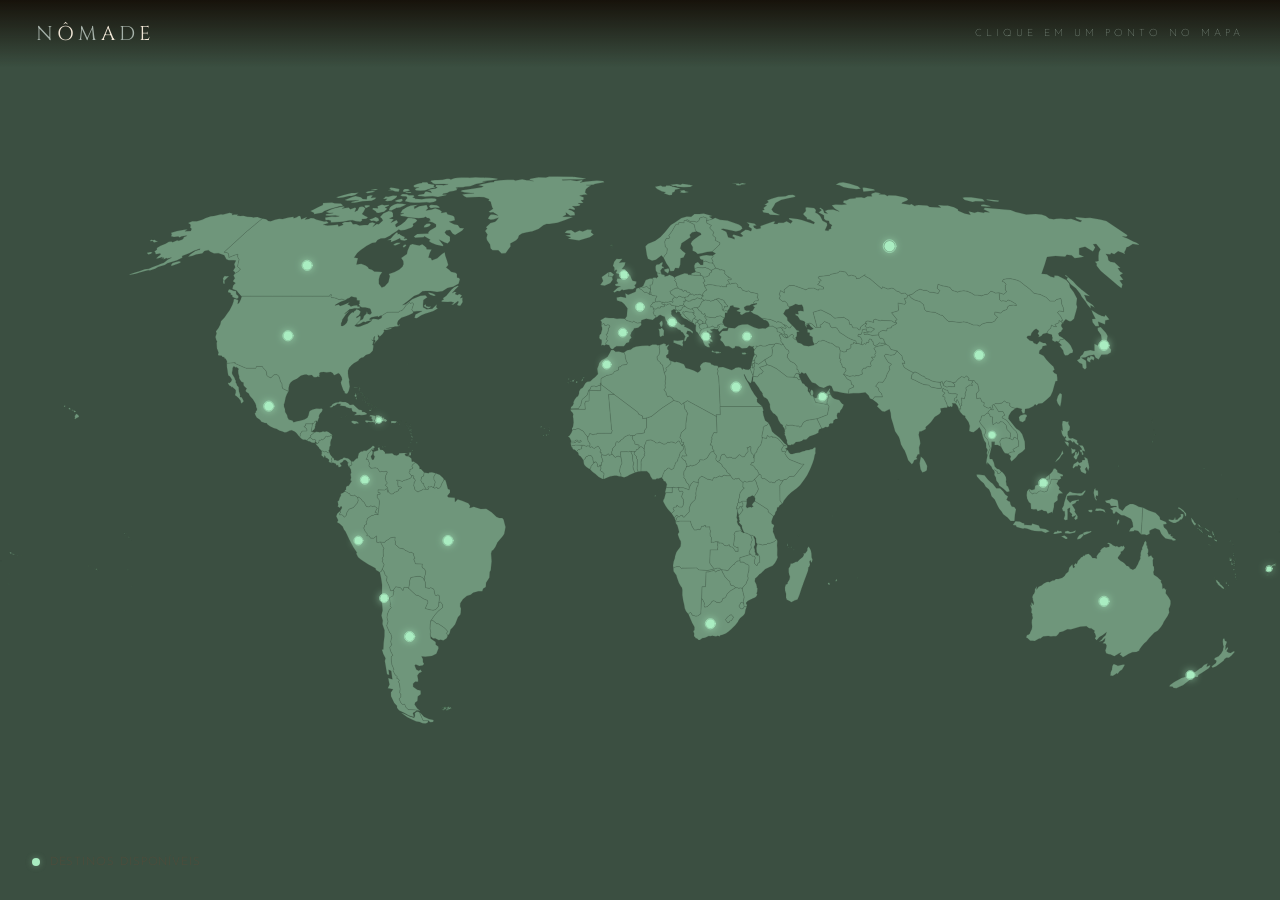
==== commit 9995e068: "jeiwqf" ====
--- a/world.html
+++ b/world.html
@@ -547,7 +547,7 @@
     </path>
     <path d="M946.9 263.7l-2.2 1.6-2.8-0.9-2.7 0.7 0.9-5-0.3-3.9-2.4-0.6-1.1-2.4 0.5-4.2 2.2-2.3 0.5-2.6 1.2-3.8 0-2.7-0.9-2.3-0.2-2.2 1.9-1.6 2.2-0.9 1.2 3.1 3 0 0.9-0.8 3.1 0.2 1.3 3.2-2.4 1.7-0.3 5-0.8 0.9-0.3 3.1-2.3 0.5 2 3.8-1.6 4.2 1.8 1.9-0.8 1.7-2 2.4 0.4 2.2z" id="PT" name="Portugal">
     </path>
-    <a link:href="#popupRU">
+    <a xlink:href="#popupRU">
       <title>RUSSIA</title>
     <path class="Russian Federation" d="M 1689.5 177.4 1703.2 188.4 1694.3 186.4 1698 195.4 1707.6 201.8 1710.6 206.2 1704.1 202.4 1704.2 207.3 1699.5 202 1695.7 195.9 1690.1 189.2 1687.7 184.4 1681.3 176.2 1673.3 170.1 1666.5 161.7 1668.4 158.9 1664 156.1 1665.3 155.2 1670.2 159.2 1677.1 165.1 1682.3 171.2 1689.5 177.4 Z">
     </path>
@@ -1236,14 +1236,6 @@
         </a>
     </g>
 
-    <g  class="marcador">
-      <a xlink:href="#popupTN">
-        <title>Tunísia</title>
-        <circle class="onda" cx="1040" cy="285" r="4"/>
-        <circle class="icone-pin" cx="1040" cy="285" r="4"/>
-        </a>
-    </g>
-
     <g class="marcador">
       <a xlink:href="#popupAU">
         <title>Austrália</title>
@@ -1270,6 +1262,87 @@
 
     </svg>
 
+    <!-- Russia -->
+    <div id="popupGR" class="popup">
+        <div class="popup-cabecalho">
+                  <a href="#" class="btn-fechar"> ← Fechar</a>
+              <h2 class="popup-titulo">Grécia</h2>
+              <p class="popup-subtitulo">mitologia, democracia, arte e paisagens.</p>
+          </div>
+          <div class="popup-corpo">
+              <p class="popup-secao-titulo">Escolher cidade</p>
+              <ul class="lista-cidade">
+                <li>
+                  <a href="../grecia/ilha_milo.html" class="link-cidade">
+                    <div class="cidade-info">
+                      <span class="cidade-nome">Ilha de Milo</span>
+                      <span class="popup-cidade-desc">beleza, tranquilidade e encanto.</span>
+                    </div>
+                    <span class="cidade_setinha">-></span>
+                  </a>
+                </li>
+                <li>
+                  <a href="../grecia/atenas.html" class="link-cidade">
+                    <div class="cidade-info">
+                      <span class="cidade-nome">Atenas</span>
+                      <span class="popup-cidade-desc">filosofia, democracia e energia.</span>
+                    </div>
+                    <span class="cidade_setinha">-></span>
+                  </a>
+                </li>
+                <li>
+                  <a href="../grecia/santorini.html" class="link-cidade">
+                    <div class="cidade-info">
+                      <span class="cidade-nome">Santorini</span>
+                      <span class="popup-cidade-desc">romantismo, beleza e magia.</span>
+                    </div>
+                    <span class="cidade_setinha">-></span>
+                  </a>
+                </li>
+              </ul>
+          </div>
+      </div>
+
+          <div id="popupRU" class="popup">
+        <div class="popup-cabecalho">
+                  <a href="#" class="btn-fechar"> ← Fechar</a>
+              <h2 class="popup-titulo">Russia</h2>
+              <p class="popup-subtitulo">vastidão, história, cultura e poder.</p>
+          </div>
+          <div class="popup-corpo">
+              <p class="popup-secao-titulo">Escolher cidade</p>
+              <ul class="lista-cidade">
+                <li>
+                  <a href="../russia/moscou.html" class="link-cidade">
+                    <div class="cidade-info">
+                      <span class="cidade-nome">Moscou</span>
+                      <span class="popup-cidade-desc">grandiosidade, modernidade e tradição.</span>
+                    </div>
+                    <span class="cidade_setinha">-></span>
+                  </a>
+                </li>
+                <li>
+                  <a href="../russia/sao_petersburgo.html" class="link-cidade">
+                    <div class="cidade-info">
+                      <span class="cidade-nome">São Petersburgo</span>
+                      <span class="popup-cidade-desc">elegância, arte e romantismo.</span>
+                    </div>
+                    <span class="cidade_setinha">-></span>
+                  </a>
+                </li>
+                <li>
+                  <a href="../russia/sochi.html" class="link-cidade">
+                    <div class="cidade-info">
+                      <span class="cidade-nome">Sochi</span>
+                      <span class="popup-cidade-desc">praias, montanhas e esporte.</span>
+                    </div>
+                    <span class="cidade_setinha">-></span>
+                  </a>
+                </li>
+              </ul>
+          </div>
+      </div>
+
     <!--França-->
       <div id="popupFR" class="popup">
         <div class="popup-cabecalho">
@@ -1299,9 +1372,9 @@
                   </a>
                 </li>
                 <li>
-                  <a href="../franca/lyon.html" class="link-cidade">
-                    <div class="cidade-info">
-                      <span class="cidade-nome">Lyon</span>
+                  <a href="../franca/marselha.html" class="link-cidade">
+                    <div class="cidade-info">
+                      <span class="cidade-nome">Marselha</span>
                       <span class="popup-cidade-desc">Capital gastonômica francesa.</span>
                     </div>
                     <span class="cidade_setinha">-></span>
@@ -1322,7 +1395,7 @@
               <p class="popup-secao-titulo">Escolher cidade</p>
               <ul class="lista-cidade">
                 <li>
-                  <a href="barcelona.html" class="link-cidade">
+                  <a href="../espanha/barcelona.html" class="link-cidade">
                     <div class="cidade-info">
                       <span class="cidade-nome">Barcelona</span>
                       <span class="popup-cidade-desc">Gaudí, praia e vibração</span>
@@ -1331,7 +1404,7 @@
                   </a>
                 </li>
                 <li>
-                  <a href="madri.html" class="link-cidade">
+                  <a href="../espanha/madri.html" class="link-cidade">
                     <div class="cidade-info">
                       <span class="cidade-nome">Madri</span>
                       <span class="popup-cidade-desc">Arte, museus e tapas</span>
@@ -1340,7 +1413,7 @@
                   </a>
                 </li>
                 <li>
-                  <a href="sevilha.html" class="link-cidade">
+                  <a href="../espanha/sevilha.html" class="link-cidade">
                     <div class="cidade-info">
                       <span class="cidade-nome">Sevilha</span>
                       <span class="popup-cidade-desc">Flamenco, sol e história</span>
@@ -1349,7 +1422,7 @@
                   </a>
                 </li>
                 <li>
-                  <a href="ibiza.html" class="link-cidade">
+                  <a href="../espanha/ibiza.html" class="link-cidade">
                     <div class="cidade-info">
                       <span class="cidade-nome">Ibiza</span>
                       <span class="popup-cidade-desc">Festas, mar e pôr do sol</span>
@@ -1365,14 +1438,14 @@
       <div id="popupIT" class="popup">
         <div class="popup-cabecalho">
                   <a href="#" class="btn-fechar"> ← Fechar</a>
-              <h2 class="popup-titulo">Italia</h2>
+              <h2 class="popup-titulo">Itália</h2>
               <p class="popup-subtitulo">arte, história, moda, culinária</p>
           </div>
           <div class="popup-corpo">
               <p class="popup-secao-titulo">Escolher cidade</p>
               <ul class="lista-cidade">
                 <li>
-                  <a href="roma.html" class="link-cidade">
+                  <a href="../italia/roma.html" class="link-cidade">
                     <div class="cidade-info">
                       <span class="cidade-nome">Roma</span>
                       <span class="popup-cidade-desc">Coliseu, história e gelato</span>
@@ -1381,7 +1454,7 @@
                   </a>
                 </li>
                 <li>
-                  <a href="veneza.html" class="link-cidade">
+                  <a href="../italia/veneza.html" class="link-cidade">
                     <div class="cidade-info">
                       <span class="cidade-nome">Veneza</span>
                       <span class="popup-cidade-desc">Canais, gôndolas e romance</span>
@@ -1390,7 +1463,7 @@
                   </a>
                 </li>
                 <li>
-                  <a href="florença.html" class="link-cidade">
+                  <a href="../italia/florenca.html" class="link-cidade">
                     <div class="cidade-info">
                       <span class="cidade-nome">Florença</span>
                       <span class="popup-cidade-desc">Renascimento, arte e vinho</span>
@@ -1399,14 +1472,15 @@
                   </a>
                 </li>
                 <li>
-                  <a href="napoles.html" class="link-cidade">
-                    <div class="cidade-info">
-                      <span class="cidade-nome">Nápoles</span>
-                      <span class="popup-cidade-desc">Pizza, vulcão e caos</span>
-                    </div>
-                    <span class="cidade_setinha">-></span>
-                  </a>
-                </li>
+                  <a href="../italia/milao.html" class="link-cidade">
+                    <div class="cidade-info">
+                      <span class="cidade-nome">Milão</span>
+                      <span class="popup-cidade-desc">Moda, arte e culinária</span>
+                    </div>
+                    <span class="cidade_setinha">-></span>
+                  </a>
+                </li>
+                <li>
               </ul>
           </div>
       </div>
@@ -1422,7 +1496,7 @@
               <p class="popup-secao-titulo">Escolher cidade</p>
               <ul class="lista-cidade">
                 <li>
-                  <a href="istambul.html" class="link-cidade">
+                  <a href="../turquia/istambul.html" class="link-cidade">
                     <div class="cidade-info">
                       <span class="cidade-nome">Istambul</span>
                       <span class="popup-cidade-desc">Mesquitas, bazares e Bósforo</span>
@@ -1431,7 +1505,7 @@
                   </a>
                 </li>
                 <li>
-                  <a href="antalia.html" class="link-cidade">
+                  <a href="../turquia/antalia.html" class="link-cidade">
                     <div class="cidade-info">
                       <span class="cidade-nome">Antália</span>
                       <span class="popup-cidade-desc">Mar turquesa e ruínas</span>
@@ -1440,10 +1514,19 @@
                   </a>
                 </li>
                 <li>
-                  <a href="capadocia.html" class="link-cidade">
+                  <a href="../turquia/capadocia.html" class="link-cidade">
                     <div class="cidade-info">
                       <span class="cidade-nome">Capadócia</span>
                       <span class="popup-cidade-desc">Balões, cavernas e paisagem</span>
+                    </div>
+                    <span class="cidade_setinha">-></span>
+                  </a>
+                </li>
+                <li>
+                  <a href="../turquia/izmir.html" class="link-cidade">
+                    <div class="cidade-info">
+                      <span class="cidade-nome">Izmir</span>
+                      <span class="popup-cidade-desc">diversidade, história e vitalidade.</span>
                     </div>
                     <span class="cidade_setinha">-></span>
                   </a>
@@ -1462,7 +1545,7 @@
               <p class="popup-secao-titulo">Escolher cidade</p>
               <ul class="lista-cidade">
                 <li>
-                  <a href="londres.html" class="link-cidade">
+                  <a href="../reino_unido/londres.html" class="link-cidade">
                     <div class="cidade-info">
                       <span class="cidade-nome">Londres</span>
                       <span class="popup-cidade-desc">Big Ben, pubs e realeza</span>
@@ -1471,7 +1554,7 @@
                   </a>
                 </li>
                 <li>
-                  <a href="edimburgo.html" class="link-cidade">
+                  <a href="../reino_unido/edimburgo.html" class="link-cidade">
                     <div class="cidade-info">
                       <span class="cidade-nome">Edimburgo</span>
                       <span class="popup-cidade-desc">Castelos, neblina e whisky</span>
@@ -1480,7 +1563,7 @@
                   </a>
                 </li>
                 <li>
-                  <a href="manchester.html" class="link-cidade">
+                  <a href="../reino_unido/manchester.html" class="link-cidade">
                     <div class="cidade-info">
                       <span class="cidade-nome">Manchester</span>
                       <span class="popup-cidade-desc">Futebol, música e indústria</span>
@@ -1502,7 +1585,7 @@
               <p class="popup-secao-titulo">Escolher cidade</p>
               <ul class="lista-cidade">
                 <li>
-                  <a href="pequim.html" class="link-cidade">
+                  <a href="../china/pequim.html" class="link-cidade">
                     <div class="cidade-info">
                       <span class="cidade-nome">Pequim</span>
                       <span class="popup-cidade-desc">Muralha, dragões e história</span>
@@ -1511,19 +1594,10 @@
                   </a>
                 </li>
                 <li>
-                  <a href="xangai.html" class="link-cidade">
+                  <a href="../china/xangai.html" class="link-cidade">
                     <div class="cidade-info">
                       <span class="cidade-nome">Xangai</span>
                       <span class="popup-cidade-desc">Modernidade, luzes e negócios</span>
-                    </div>
-                    <span class="cidade_setinha">-></span>
-                  </a>
-                </li>
-                <li>
-                  <a href="rio.html" class="link-cidade">
-                    <div class="cidade-info">
-                      <span class="cidade-nome">Hong Kong</span>
-                      <span class="popup-cidade-desc">PArranha-céus, dim sum e energia</span>
                     </div>
                     <span class="cidade_setinha">-></span>
                   </a>
@@ -1543,7 +1617,7 @@
               <p class="popup-secao-titulo">Escolher cidade</p>
               <ul class="lista-cidade">
                 <li>
-                  <a href="bangkok.html" class="link-cidade">
+                  <a href="../tailândia/bangkok.html" class="link-cidade">
                     <div class="cidade-info">
                       <span class="cidade-nome">Bangkok</span>
                       <span class="popup-cidade-desc">Templos, tuk-tuks e caos</span>
@@ -1552,16 +1626,16 @@
                   </a>
                 </li>
                 <li>
-                  <a href="phuket.html" class="link-cidade">
-                    <div class="cidade-info">
-                      <span class="cidade-nome">Phuket</span>
-                      <span class="popup-cidade-desc">Praias, festas e recifes</span>
-                    </div>
-                    <span class="cidade_setinha">-></span>
-                  </a>
-                </li>
-                <li>
-                  <a href="mai.html" class="link-cidade">
+                  <a href="../tailândia/pattaya.html" class="link-cidade">
+                    <div class="cidade-info">
+                      <span class="cidade-nome">Pattaya</span>
+                      <span class="popup-cidade-desc">Templo, pôr do sol e mar azul</span>
+                    </div>
+                    <span class="cidade_setinha">-></span>
+                  </a>
+                </li>
+                <li>
+                  <a href="../tailândia/chiang_mai.html" class="link-cidade">
                     <div class="cidade-info">
                       <span class="cidade-nome">Chiang Mai</span>
                       <span class="popup-cidade-desc">Elefentes, templos e natureza</span>
@@ -1583,7 +1657,7 @@
               <p class="popup-secao-titulo">Escolher cidade</p>
               <ul class="lista-cidade">
                 <li>
-                  <a href="toquio.html" class="link-cidade">
+                  <a href="../japão/toquio.html" class="link-cidade">
                     <div class="cidade-info">
                       <span class="cidade-nome">Tóquio</span>
                       <span class="popup-cidade-desc">Neon, tecnologia e tradição</span>
@@ -1592,7 +1666,16 @@
                   </a>
                 </li>
                 <li>
-                  <a href="kyoto.html" class="link-cidade">
+                  <a href="../japão/osaka.html" class="link-cidade">
+                    <div class="cidade-info">
+                      <span class="cidade-nome">Osaka</span>
+                      <span class="popup-cidade-desc">Culinária, castelos e alegria</span>
+                    </div>
+                    <span class="cidade_setinha">-></span>
+                  </a>
+                </li>
+                <li>
+                  <a href="../japão/kyoto.html" class="link-cidade">
                     <div class="cidade-info">
                       <span class="cidade-nome">Kyoto</span>
                       <span class="popup-cidade-desc">Gueixas, cereijas e zen</span>
@@ -1615,7 +1698,7 @@
               <p class="popup-secao-titulo">Escolher cidade</p>
               <ul class="lista-cidade">
                 <li>
-                  <a href="dubai.html" class="link-cidade">
+                  <a href="../emirados_arabes/dubai.html" class="link-cidade">
                     <div class="cidade-info">
                       <span class="cidade-nome">Dubai</span>
                       <span class="popup-cidade-desc">Luxo, deserto e arranha-céus</span>
@@ -1624,7 +1707,7 @@
                   </a>
                 </li>
                 <li>
-                  <a href="abu.html" class="link-cidade">
+                  <a href="../emirados_arabes/abu_dhabi.html" class="link-cidade">
                     <div class="cidade-info">
                       <span class="cidade-nome">Abu Dhabi</span>
                       <span class="popup-cidade-desc">Mesquitas, petróleo e grandeza</span>
@@ -1646,7 +1729,7 @@
               <p class="popup-secao-titulo">Escolher cidade</p>
               <ul class="lista-cidade">
                 <li>
-                  <a href="kuala.html" class="link-cidade">
+                  <a href="../malasia/kuala_lumpur.html" class="link-cidade">
                     <div class="cidade-info">
                       <span class="cidade-nome">Kuala Lumpur</span>
                       <span class="popup-cidade-desc">Torres Petronas e multiculturalismo</span>
@@ -1655,7 +1738,7 @@
                   </a>
                 </li>
                 <li>
-                  <a href="george.html" class="link-cidade">
+                  <a href="../malasia/george_town.html" class="link-cidade">
                     <div class="cidade-info">
                       <span class="cidade-nome">George Town</span>
                       <span class="popup-cidade-desc">Street food e arte urbana</span>
@@ -1664,7 +1747,7 @@
                   </a>
                 </li>
                 <li>
-                  <a href="langkawi.html" class="link-cidade">
+                  <a href="../malasia/langkawi.html" class="link-cidade">
                     <div class="cidade-info">
                       <span class="cidade-nome">Langkawi</span>
                       <span class="popup-cidade-desc">Ilhas, paraias e natureza</span>
@@ -1673,7 +1756,7 @@
                   </a>
                 </li>
                 <li>
-                  <a href="kota.html" class="link-cidade">
+                  <a href="../malasia/kota_kinabalu.html" class="link-cidade">
                     <div class="cidade-info">
                       <span class="cidade-nome">Kota Kinabalu</span>
                       <span class="popup-cidade-desc">Bornéu, selva e mergulho</span>
@@ -1685,7 +1768,7 @@
           </div>
       </div>
 
-      <!--Estragos Unidos-->
+      <!--Estados Unidos-->
       <div id="popupEUA" class="popup" >
         <div class="popup-cabecalho">
                   <a href="#" class="btn-fechar"> ← Fechar</a>
@@ -1696,7 +1779,7 @@
               <p class="popup-secao-titulo">Escolher cidade</p>
               <ul class="lista-cidade">
                 <li>
-                  <a href="york.html" class="link-cidade">
+                  <a href="../estados_unidos/nova_york.html" class="link-cidade">
                     <div class="cidade-info">
                       <span class="cidade-nome">Nova York</span>
                       <span class="popup-cidade-desc">Skyline, Broadway e energia</span>
@@ -1705,7 +1788,7 @@
                   </a>
                 </li>
                 <li>
-                  <a href="vegas.html" class="link-cidade">
+                  <a href="../estados_unidos/las_vegas.html" class="link-cidade">
                     <div class="cidade-info">
                       <span class="cidade-nome">Las Vegas</span>
                       <span class="popup-cidade-desc">Cassinos, shows e excessos</span>
@@ -1714,7 +1797,7 @@
                   </a>
                 </li>
                 <li>
-                  <a href="miami.html" class="link-cidade">
+                  <a href="../estados_unidos/miami.html" class="link-cidade">
                     <div class="cidade-info">
                       <span class="cidade-nome">Miami</span>
                       <span class="popup-cidade-desc">Praias, festas e art déco</span>
@@ -1723,7 +1806,7 @@
                   </a>
                 </li>
                 <li>
-                  <a href="LA.html" class="link-cidade">
+                  <a href="../estados_unidos/los_angeles.html" class="link-cidade">
                     <div class="cidade-info">
                       <span class="cidade-nome">Los Angeles</span>
                       <span class="popup-cidade-desc">Hollywood, sol e trânsito</span>
@@ -1732,7 +1815,7 @@
                   </a>
                 </li>
                 <li>
-                  <a href="orlando.html" class="link-cidade">
+                  <a href="../estados_unidos/orlando.html" class="link-cidade">
                     <div class="cidade-info">
                       <span class="cidade-nome">Orlando</span>
                       <span class="popup-cidade-desc">Dysney, parques e magia</span>
@@ -1755,7 +1838,7 @@
               <p class="popup-secao-titulo">Escolher cidade</p>
               <ul class="lista-cidade">
                 <li>
-                  <a href="cancun.html" class="link-cidade">
+                  <a href="../mexico/cancun.html" class="link-cidade">
                     <div class="cidade-info">
                       <span class="cidade-nome">Cancún</span>
                       <span class="popup-cidade-desc">Caribe, festas r ruínas</span>
@@ -1764,7 +1847,7 @@
                   </a>
                 </li>
                 <li>
-                  <a href="CMexico.html" class="link-cidade">
+                  <a href="../mexico/cidade_do_mexico.html" class="link-cidade">
                     <div class="cidade-info">
                       <span class="cidade-nome">Cidade do México</span>
                       <span class="popup-cidade-desc">Cultura, tacos e metrópole</span>
@@ -1773,7 +1856,7 @@
                   </a>
                 </li>
                 <li>
-                  <a href="tulum.html" class="link-cidade">
+                  <a href="../mexico/tulum.html" class="link-cidade">
                     <div class="cidade-info">
                       <span class="cidade-nome">Tulum</span>
                       <span class="popup-cidade-desc">Cenotes, yoga e natureza</span>
@@ -1782,7 +1865,7 @@
                   </a>
                 </li>
                 <li>
-                  <a href="carmen.html" class="link-cidade">
+                  <a href="../mexico/playa_del_carmen.html" class="link-cidade">
                     <div class="cidade-info">
                       <span class="cidade-nome">Playa del Carmem</span>
                       <span class="popup-cidade-desc">Praia, vida noturna e charme</span>
@@ -2049,7 +2132,7 @@
                 <li>
                   <a href="natales.html" class="link-cidade">
                     <div class="cidade-info">
-                      <span class="cidade-nome">Puetos Natales</span>
+                      <span class="cidade-nome">Puertos Natales</span>
                       <span class="popup-cidade-desc">Portal para a Patagônia selvagem</span>
                     </div>
                     <span class="cidade_setinha">-></span>
@@ -2295,55 +2378,7 @@
               </ul>
           </div>
       </div>
-      <!--Tunísia-->
-      <div id="popupTN" class="popup">
-        <div class="popup-cabecalho">
-                  <a href="#" class="btn-fechar"> ← Fechar</a>
-              <h2 class="popup-titulo">Tunísia</h2>
-              <p class="popup-subtitulo">praias, história, cultura, sol</p>
-          </div>
-          <div class="popup-corpo">
-              <p class="popup-secao-titulo">Escolher cidade</p>
-              <ul class="lista-cidade">
-                <li>
-                  <a href="tunis.html" class="link-cidade">
-                    <div class="cidade-info">
-                      <span class="cidade-nome">Túnis</span>
-                      <span class="popup-cidade-desc">Medina, jasmin e história</span>
-                    </div>
-                    <span class="cidade_setinha">-></span>
-                  </a>
-                </li>
-                <li>
-                  <a href="sousse.html" class="link-cidade">
-                    <div class="cidade-info">
-                      <span class="cidade-nome">Sousse</span>
-                      <span class="popup-cidade-desc">Praias, ribat e charme</span>
-                    </div>
-                    <span class="cidade_setinha">-></span>
-                  </a>
-                </li>
-                <li>
-                  <a href="hammamet.html" class="link-cidade">
-                    <div class="cidade-info">
-                      <span class="cidade-nome">Hammamet</span>
-                      <span class="popup-cidade-desc">Resort, limões e tranquilidade</span>
-                    </div>
-                    <span class="cidade_setinha">-></span>
-                  </a>
-                </li>
-                <li>
-                  <a href="djerba.html" class="link-cidade">
-                    <div class="cidade-info">
-                      <span class="cidade-nome">Djerba</span>
-                      <span class="popup-cidade-desc">Ilha, judeus e aromas</span>
-                    </div>
-                    <span class="cidade_setinha">-></span>
-                  </a>
-                </li>
-              </ul>
-          </div>
-      </div>
+
       <!--Quenia-->
       <div id="popupKE" class="popup">
         <div class="popup-cabecalho">
--- a/style_mapa.css
+++ b/style_mapa.css
@@ -0,0 +1,327 @@
+@import url('https://fonts.googleapis.com/css2?family=Cormorant+Garamond:ital,wght@0,300;0,400;0,600;1,300;1,400&family=Cinzel:wght@400;600&family=Josefin+Sans:wght@100;200;300&display=swap');
+
+* {
+    margin: 0;
+    padding: 0;
+    box-sizing: border-box;
+}
+
+:root {
+    --fundo:      #3b4f41;
+    --mapa:       #6f967b;
+    --mapa-borda: #3b4f41;
+    --hover:      #4d7c5b;
+    --verde:    #a9edc1;
+    --verde-glow: rgba(169, 237, 193, 0.35);
+    --texto:      #c9b99a;
+    --texto-claro:#f0e6d6;
+    --texto-muted:#5a4a38;
+
+}
+
+body {
+    background-color: var(--fundo);
+    overflow: hidden;
+    height: 100vh;
+    width: 100vw;
+    cursor: default;
+}
+
+/* --------------- NAVBAR --------------- */
+.navbar {
+    position: fixed;
+    top: 0;
+    left: 0;
+    right: 0;
+    display: flex;
+    justify-content: space-between;
+    align-items: center;
+    padding: 20px 36px;
+    z-index: 100;
+    background: linear-gradient(to bottom, rgba(21,15,8,0.95) 0%, transparent 100%);
+}
+
+.logo {
+    font-family: 'Cinzel', serif;
+    font-size: 20px;
+    font-weight: 400;
+    color: var(--texto-claro);
+    letter-spacing: 4px;
+    text-transform: uppercase;
+}
+
+.logo span {
+    color: #a6b2aa;
+}
+
+.instrucao {
+    font-family: 'Josefin Sans', sans-serif;
+    font-size: 10px;
+    font-weight: 100;
+    color: #bdd1c5;
+    letter-spacing: 4px;
+    text-transform: uppercase;
+}
+
+/* ------------------------- MAPA ------------------------- */
+svg {
+    width: 100vw;
+    height: 100vh;
+    display: block;
+}
+
+svg path {
+    fill: var(--mapa);
+    stroke: var(--mapa-borda);
+    stroke-width: .3;
+    transition: fill 0.4s;
+}
+
+svg path:hover {
+    fill: var(--hover);
+}
+
+/* ------------------------- MARCADORES ------------------------- */
+.marcador {
+    cursor: pointer;
+}
+
+.marcador .icone-pin {
+    fill: var(--verde);
+    filter: drop-shadow(0 0 7px var(--verde));
+    transition: r 0.2s, filter 0.2s;
+}
+
+.marcador:hover .icone-pin {
+    filter: drop-shadow(0 0 14px var(--verde));
+    r: 7;
+}
+
+.marcador .icone-circulo {
+    fill: var(--fundo);
+    pointer-events: none;
+}
+
+/* Onda de pulso */
+.onda {
+    fill: none;
+    stroke: var(--verde);
+    stroke-width: 1;
+    animation: pulso-onda 2.5s ease-out infinite;
+    pointer-events: none;
+}
+
+.onda-2 {
+    fill: none;
+    stroke: var(--verde);
+    stroke-width: 0.6;
+    animation: pulso-onda 2.5s ease-out infinite;
+    animation-delay: 0.8s;
+    pointer-events: none;
+}
+
+@keyframes pulso-onda {
+    0%   { r: 8;  opacity: 0.7; }
+    100% { r: 24; opacity: 0;   }
+}
+
+/* Delay escalonado por marcador */
+.marcador:nth-of-type(1) .onda  { animation-delay: 0s;   }
+.marcador:nth-of-type(1) .onda-2{ animation-delay: 0.8s; }
+.marcador:nth-of-type(2) .onda  { animation-delay: 0.5s; }
+.marcador:nth-of-type(2) .onda-2{ animation-delay: 1.3s; }
+.marcador:nth-of-type(3) .onda  { animation-delay: 1s;   }
+.marcador:nth-of-type(3) .onda-2{ animation-delay: 1.8s; }
+.marcador:nth-of-type(4) .onda  { animation-delay: 1.5s; }
+.marcador:nth-of-type(4) .onda-2{ animation-delay: 2.3s; }
+.marcador:nth-of-type(5) .onda  { animation-delay: 0.3s; }
+.marcador:nth-of-type(5) .onda-2{ animation-delay: 1.1s; }
+
+/* ------------------------- OVERLAY ------------------------- */
+.overlay {
+    display: none;
+    position: fixed;
+    inset: 0;
+    background: rgba(10, 7, 3, 0.75);
+    backdrop-filter: blur(3px);
+    z-index: 200;
+}
+
+.overlay:target {
+    display: block;
+}
+
+@keyframes entrar {
+    from { opacity: 0; transform: translate(-50%, -46%); }
+    to   { opacity: 1; transform: translate(-50%, -50%); }
+}
+
+/* ------------------------- POPUP ------------------------- */
+
+
+.popup:target {
+    display: block;
+}
+
+.popup {
+    display: none;
+    position: fixed;
+    top: 50%;
+    left: 50%;
+    transform: translate(-50%, -50%);
+    width: 360px;
+    background: var(--fundo);
+    border: 1px solid rgb(0, 64, 0);
+    box-shadow: 0 20px 50px rgba(0,0,0,0.5); /* Sombra para dar profundidade */
+    z-index: 300;
+    overflow: hidden;
+    animation: entrar 0.4s cubic-bezier(0.16, 1, 0.3, 1);
+}   
+
+.popup-cabecalho {
+  padding: 2rem 2rem 1.2rem;
+  border-bottom: 1px solid var(--border);
+  position: sticky;
+  top: 0;
+  background: var(--hover);
+  z-index: 10;
+}
+
+.popup-corpo {
+    padding: 1.5rem 2rem; 
+    flex: 1;
+}
+
+.popup-titulo {
+    font-weight: 300;
+    color: var(--texto-claro);
+    font-size: 1.8rem;
+    line-height: 1.1;
+    letter-spacing: -0.02em;
+    margin-bottom: 0.25rem;
+}
+
+.popup-subtitulo{
+    font-size: 0.85rem;
+    color:var(--texto)
+}
+
+.popup-secao-titulo{
+    font-size: 0.68rem;
+    letter-spacing: 0.14em;
+    text-transform: uppercase;
+    color: #5c756a;
+    font-weight: 500;
+    margin-bottom: 0.9rem;
+}
+
+.lista-cidade{
+    list-style: none;
+    display: flex;
+    flex-direction: column;
+    gap: 0.6rem;
+}
+
+.link-cidade{
+    display: flex;
+    align-items: center;
+    justify-content: space-between;
+    padding: 1rem 1.1rem;
+    border: 1px solid var(--mapa-borda);
+    border-radius: 12px;
+    background: var(--hover);
+    text-decoration: none;
+    color: #9fb194;
+    transition: border-color 0.2s, transform 0.15s, box-shadow 0.2s;
+}
+
+.link-cidade:hover{
+    border-color: var(--verde-glow);
+    transform: translateX(4px);
+    box-shadow: 0 4px 16px var(--verde-glow);
+}
+
+.cidade-info{
+    display: flex;
+    flex-direction: column;
+    gap: 0.2rem;
+}
+
+.cidade-nome {
+    font-family: 'Josefins Sans', Georgia, serif;
+    font-size: 1.05rem;
+    font-weight: 400;
+    color: var(--verde); 
+}
+
+.popup-cidade-desc{
+    font-size: 0.78rem;
+    color: var(--verde-glow);
+}
+
+.cidade-setinha{
+    font-size: 0.9rem;
+    color: var(--verde);
+    opacity: 0;
+    transition: opacity 0.2s;
+}
+
+.link-cidade:hover .cidade-setinha {
+    opacity: 1;
+    color: var(--verde-glow)
+}
+
+.btn-fechar {
+  display: block;
+  font-size: 0.7rem;
+  letter-spacing: 0.12em;
+  text-transform: uppercase;
+  color: #414541;
+  text-decoration: none;
+  margin-bottom: 1rem;
+  transition: color 0.2s;
+}
+
+.btn-fechar:hover {
+    color: #3a633d;
+}
+
+/* Linha decorativa no topo do popup */
+.popup::before {
+    content: '';
+    display: block;
+    height: 2px;
+    background: linear-gradient(to right, var(--verde), transparent);
+}
+
+
+/* ------------------------- LEGENDA ------------------------- */
+.legend {
+    position: fixed;
+    bottom: 2rem;
+    left: 2rem;
+    display: flex;
+    flex-direction: column;
+    gap: 0.5rem;
+    z-index: 100;
+}
+
+.legend-item {
+    display: flex;
+    align-items: center;
+    gap: 0.6rem;
+    font-family: 'Josefin Sans', sans-serif;
+    font-size: 0.72rem;
+    font-weight: 200;
+    letter-spacing: 0.08em;
+    text-transform: uppercase;
+    color: var(--texto-muted);
+}
+
+.legend-dot {
+    width: 8px;
+    height: 8px;
+    border-radius: 50%;
+    background: var(--verde);
+    box-shadow: 0 0 6px var(--verde-glow);
+}
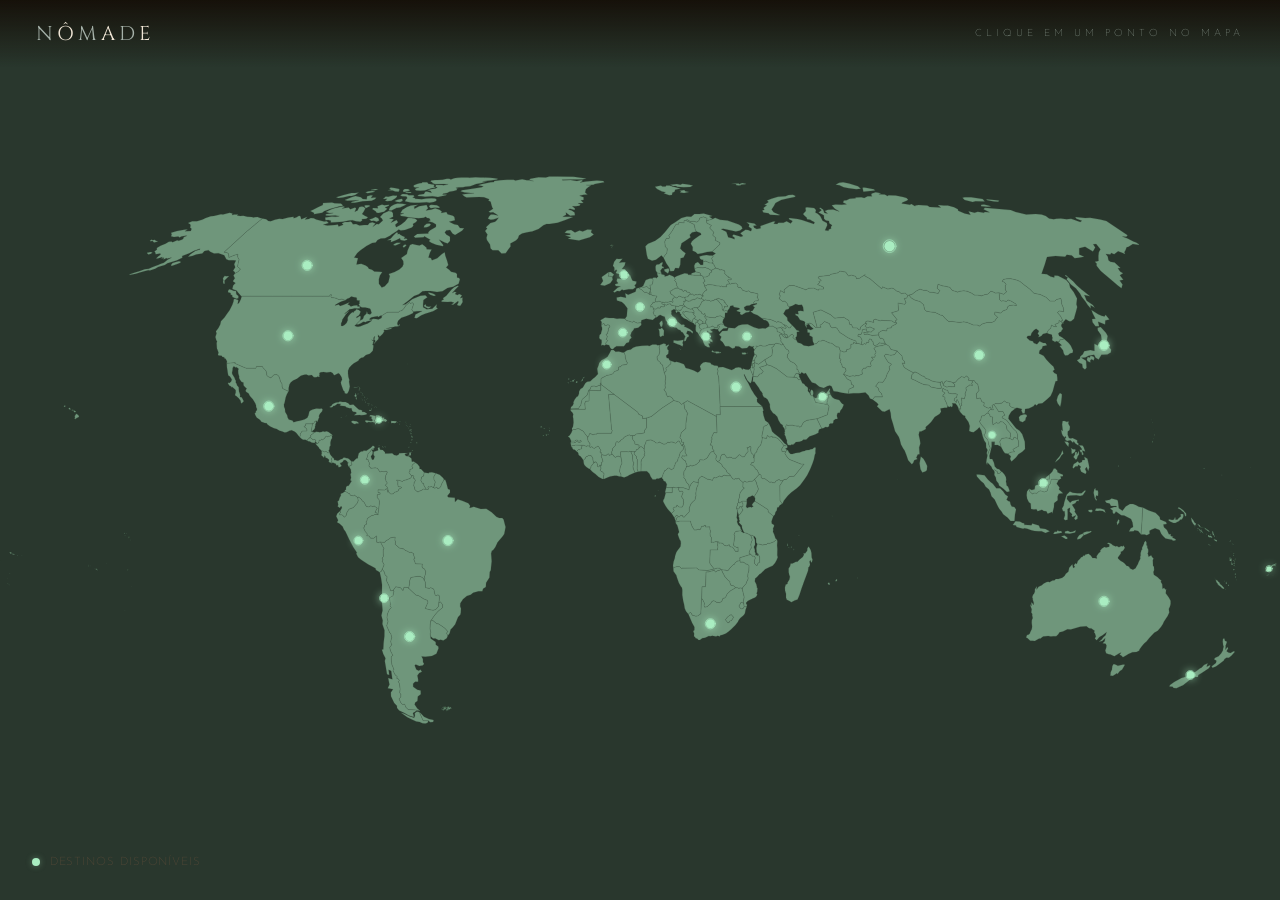
==== commit ea4038a4: "nfjidw" ====
--- a/world.html
+++ b/world.html
@@ -1318,7 +1318,7 @@
                       <span class="cidade-nome">Moscou</span>
                       <span class="popup-cidade-desc">grandiosidade, modernidade e tradição.</span>
                     </div>
-                    <span class="cidade_setinha">-></span>
+                    <span class="cidade-setinha">-></span>
                   </a>
                 </li>
                 <li>
@@ -1640,7 +1640,7 @@
                       <span class="cidade-nome">Chiang Mai</span>
                       <span class="popup-cidade-desc">Elefentes, templos e natureza</span>
                     </div>
-                    <span class="cidade_setinha">-></span>
+                    <span class="cidade_-etinha">-></span>
                   </a>
                 </li>
               </ul>
--- a/style_mapa.css
+++ b/style_mapa.css
@@ -7,7 +7,7 @@
 }
 
 :root {
-    --fundo:      #3b4f41;
+    --fundo:      #29372d;
     --mapa:       #6f967b;
     --mapa-borda: #3b4f41;
     --hover:      #4d7c5b;
@@ -170,9 +170,8 @@
     left: 50%;
     transform: translate(-50%, -50%);
     width: 360px;
-    background: var(--fundo);
-    border: 1px solid rgb(0, 64, 0);
-    box-shadow: 0 20px 50px rgba(0,0,0,0.5); /* Sombra para dar profundidade */
+    background: rgb(48, 51, 49);
+    box-shadow: 0 20px 50px rgba(0, 0, 0, 0.5); /* Sombra para dar profundidade */
     z-index: 300;
     overflow: hidden;
     animation: entrar 0.4s cubic-bezier(0.16, 1, 0.3, 1);
@@ -183,7 +182,7 @@
   border-bottom: 1px solid var(--border);
   position: sticky;
   top: 0;
-  background: var(--hover);
+  background: rgb(48, 56, 51);
   z-index: 10;
 }
 
@@ -259,9 +258,9 @@
     color: var(--verde-glow);
 }
 
-.cidade-setinha{
+.cidade_setinha{
     font-size: 0.9rem;
-    color: var(--verde);
+    color: white;
     opacity: 0;
     transition: opacity 0.2s;
 }
@@ -276,14 +275,14 @@
   font-size: 0.7rem;
   letter-spacing: 0.12em;
   text-transform: uppercase;
-  color: #414541;
+  color: rgb(156, 184, 169);
   text-decoration: none;
   margin-bottom: 1rem;
   transition: color 0.2s;
 }
 
 .btn-fechar:hover {
-    color: #3a633d;
+    color: #c3e5c5;
 }
 
 /* Linha decorativa no topo do popup */
